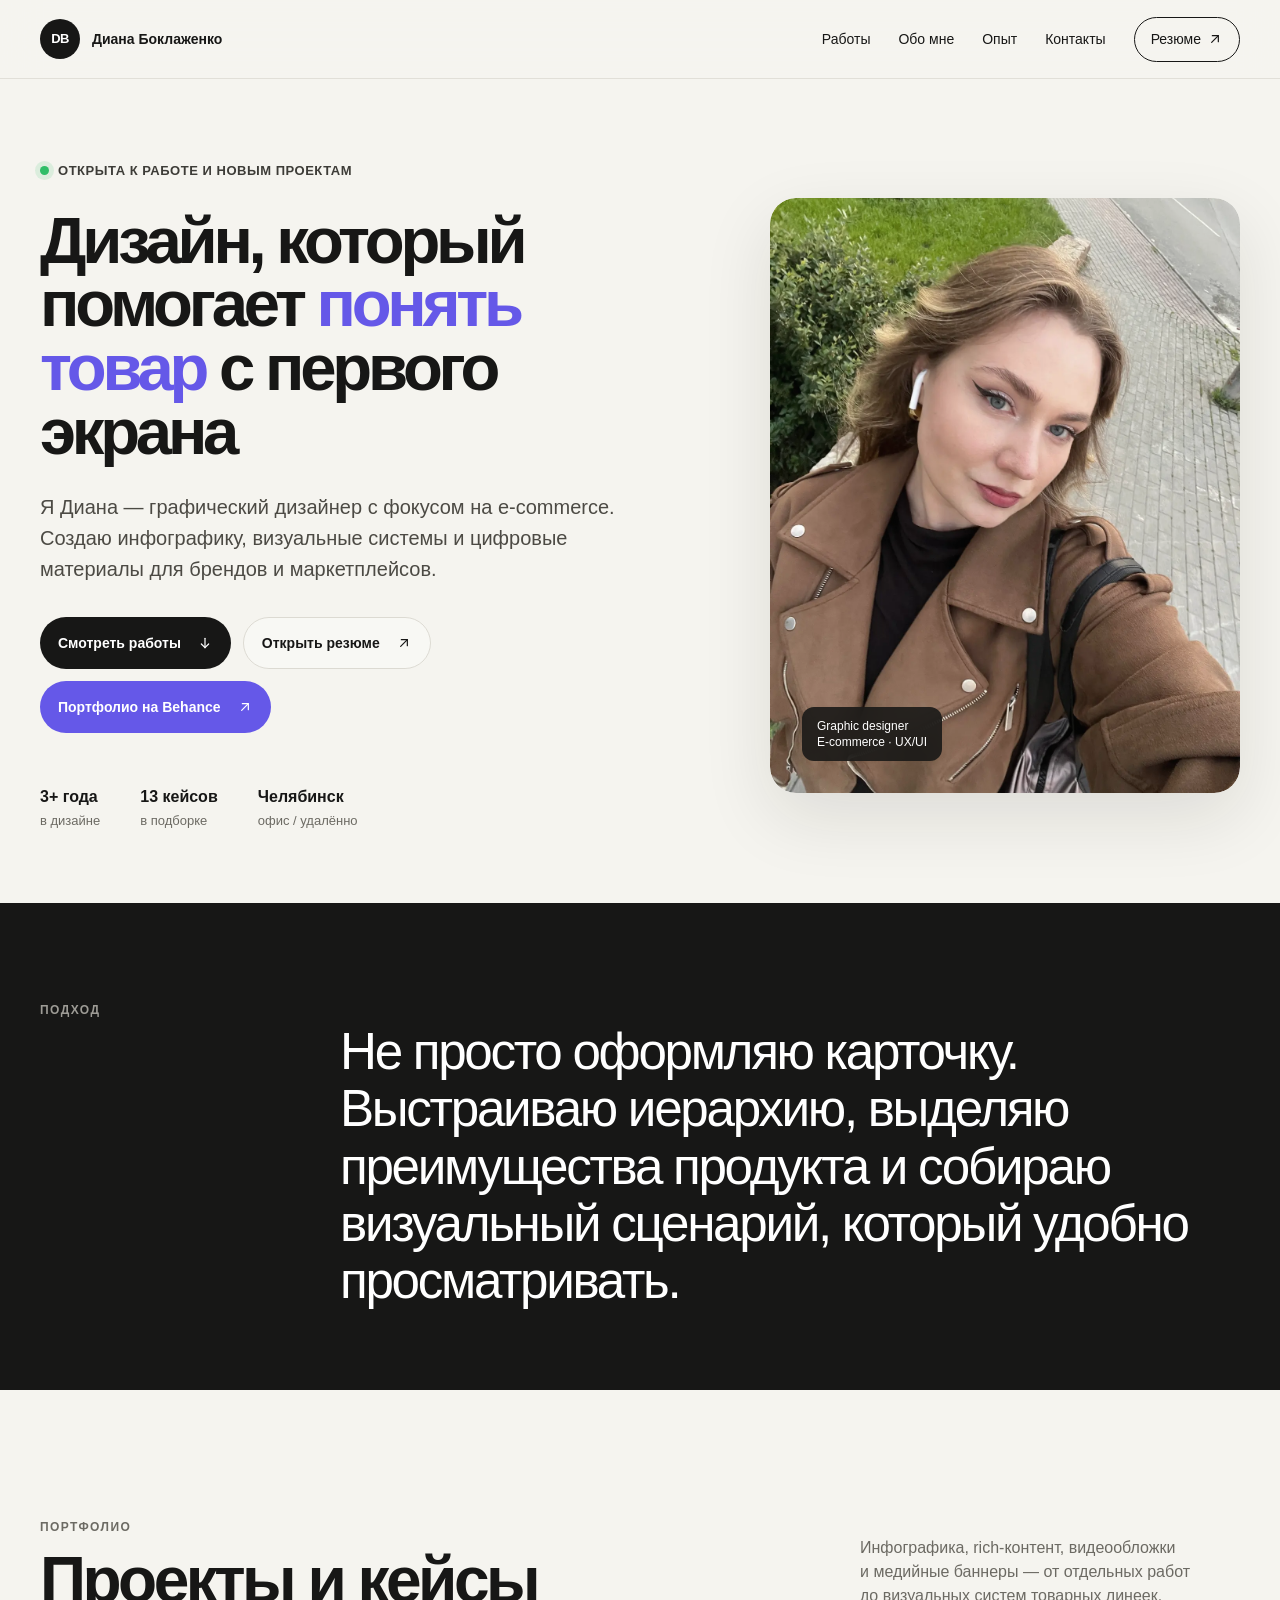
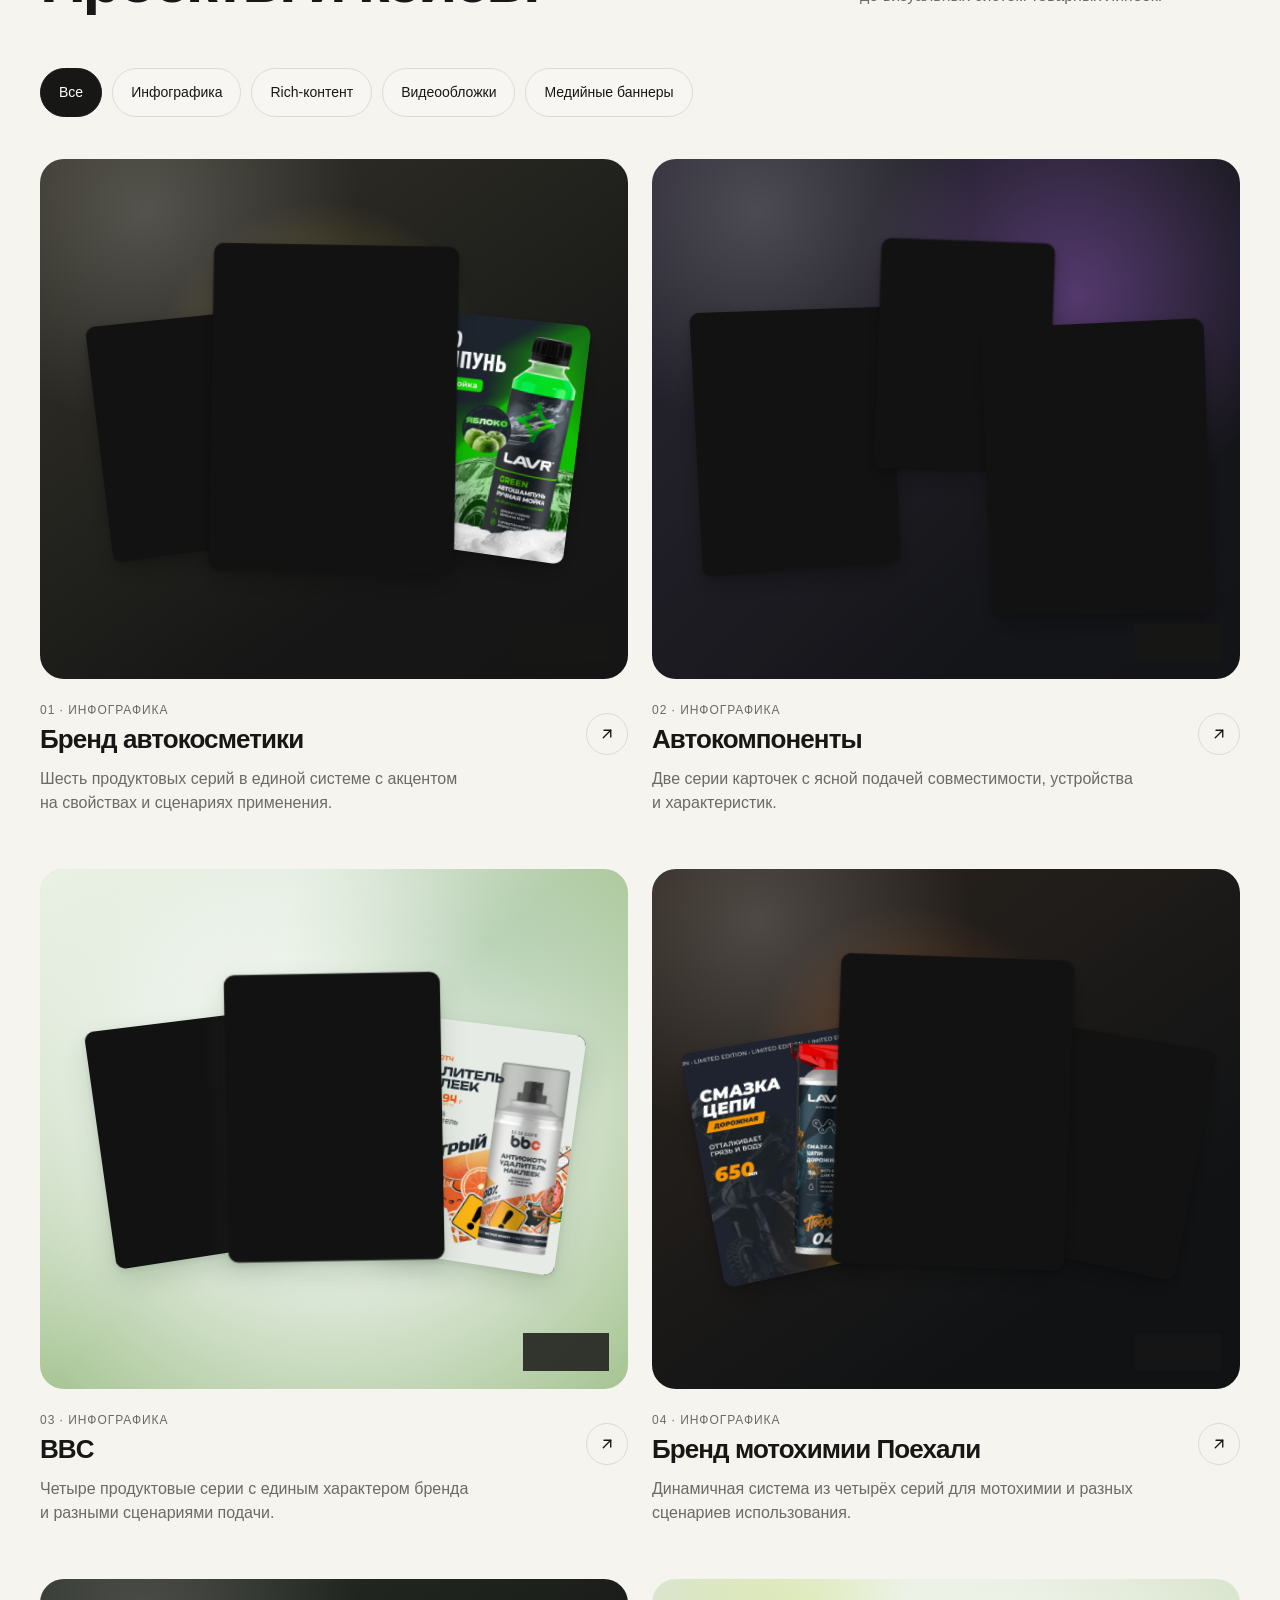
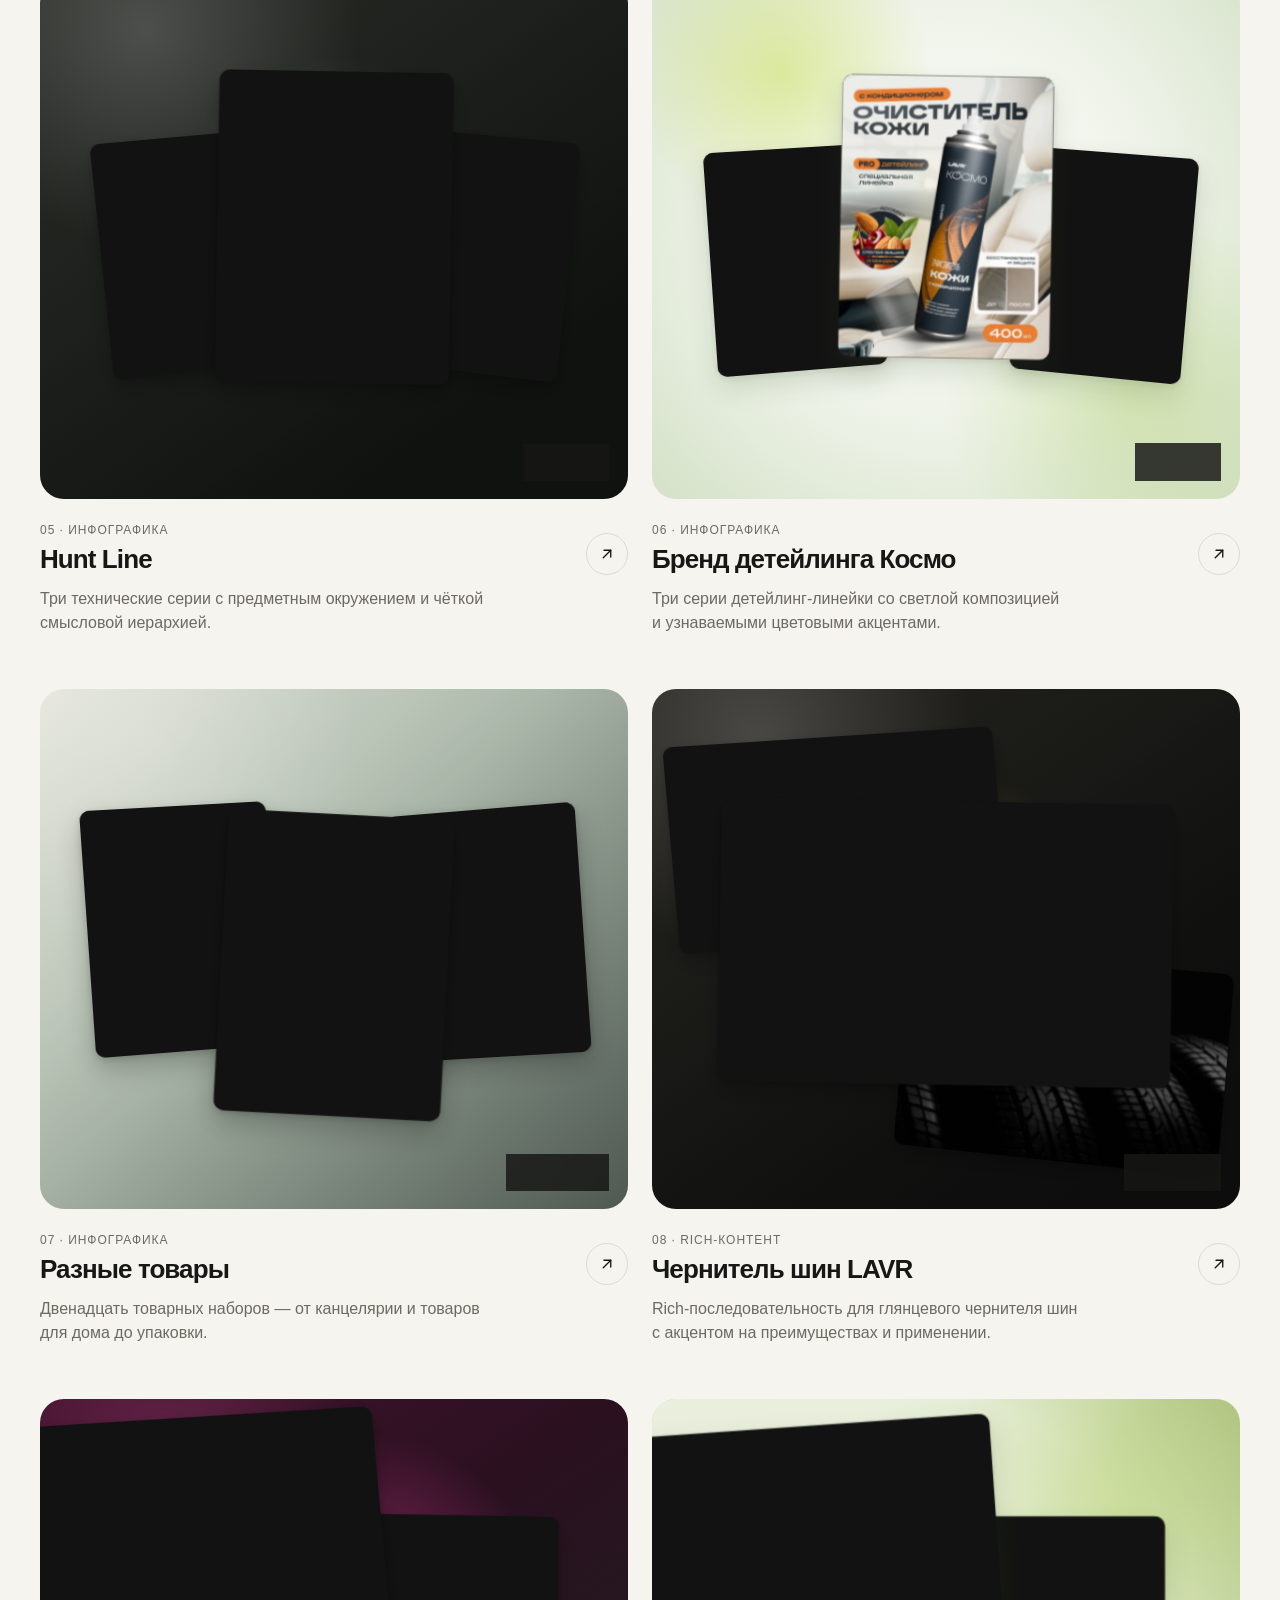
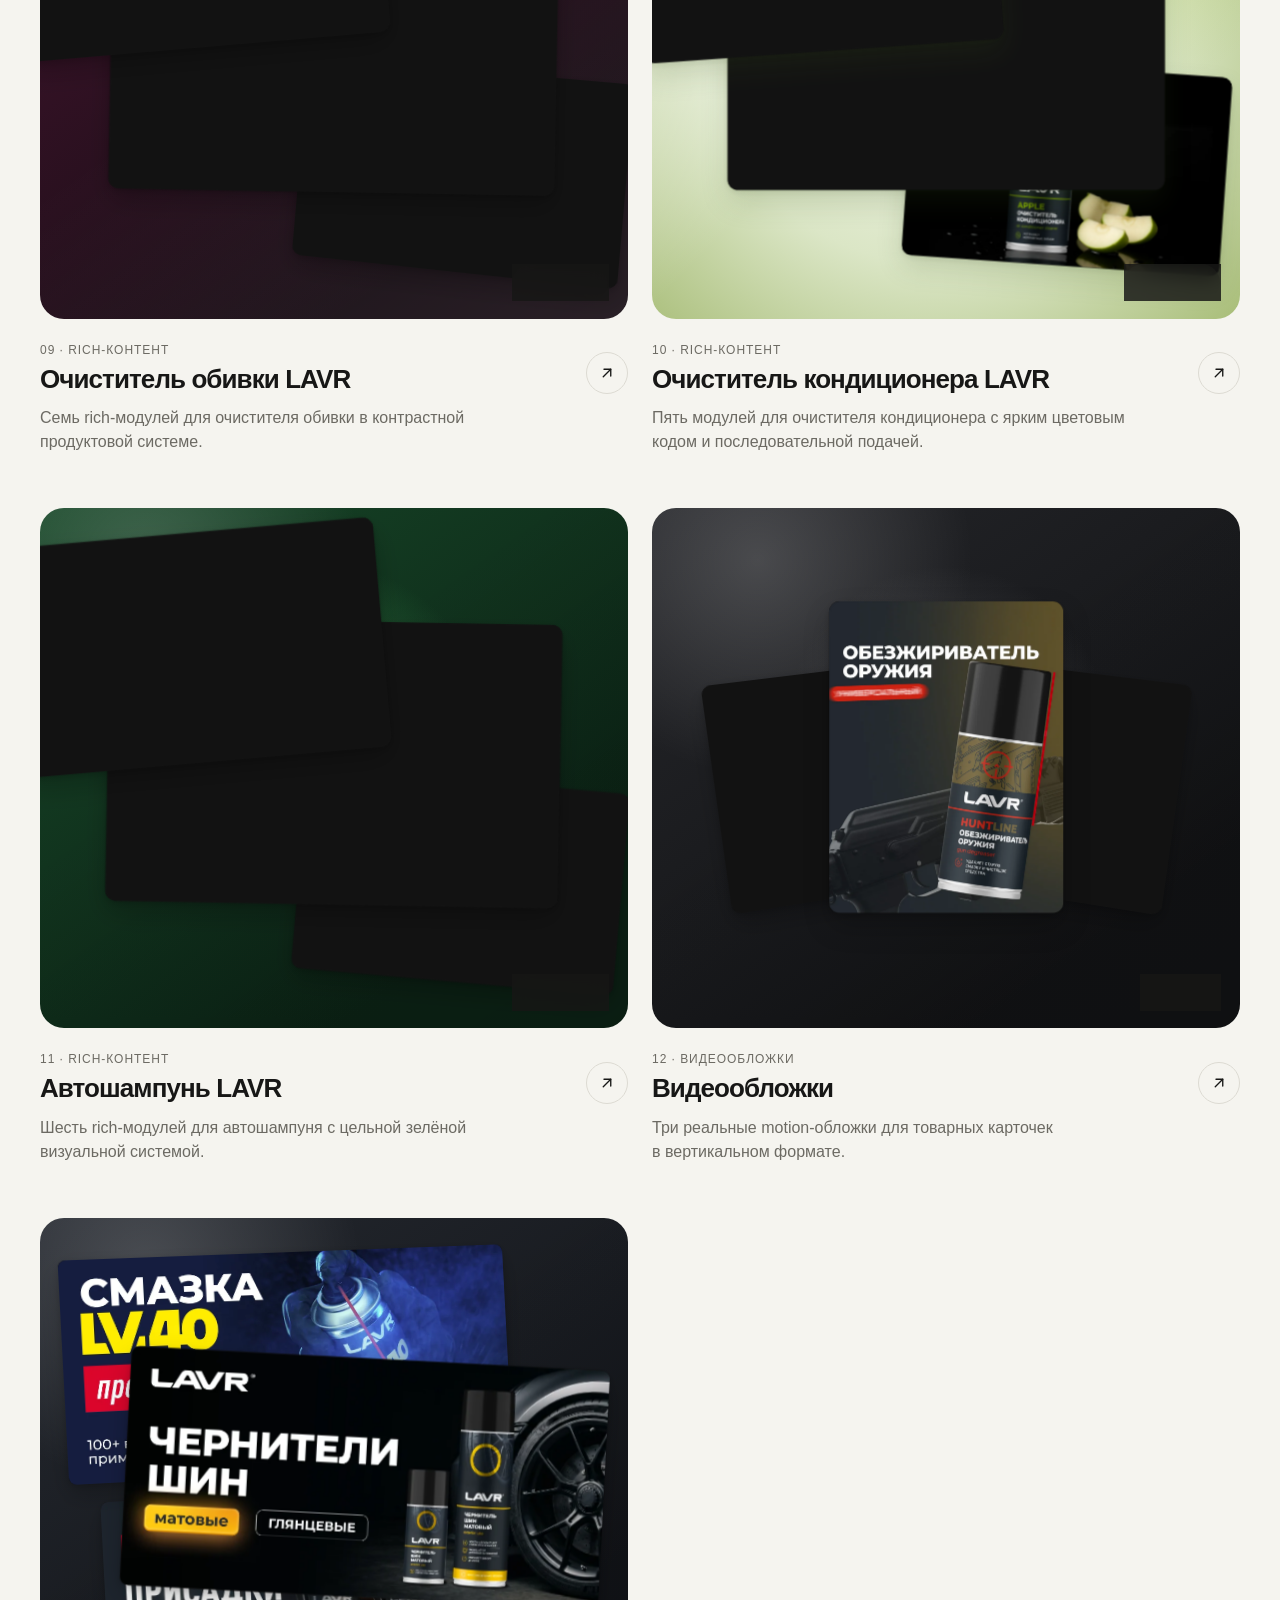
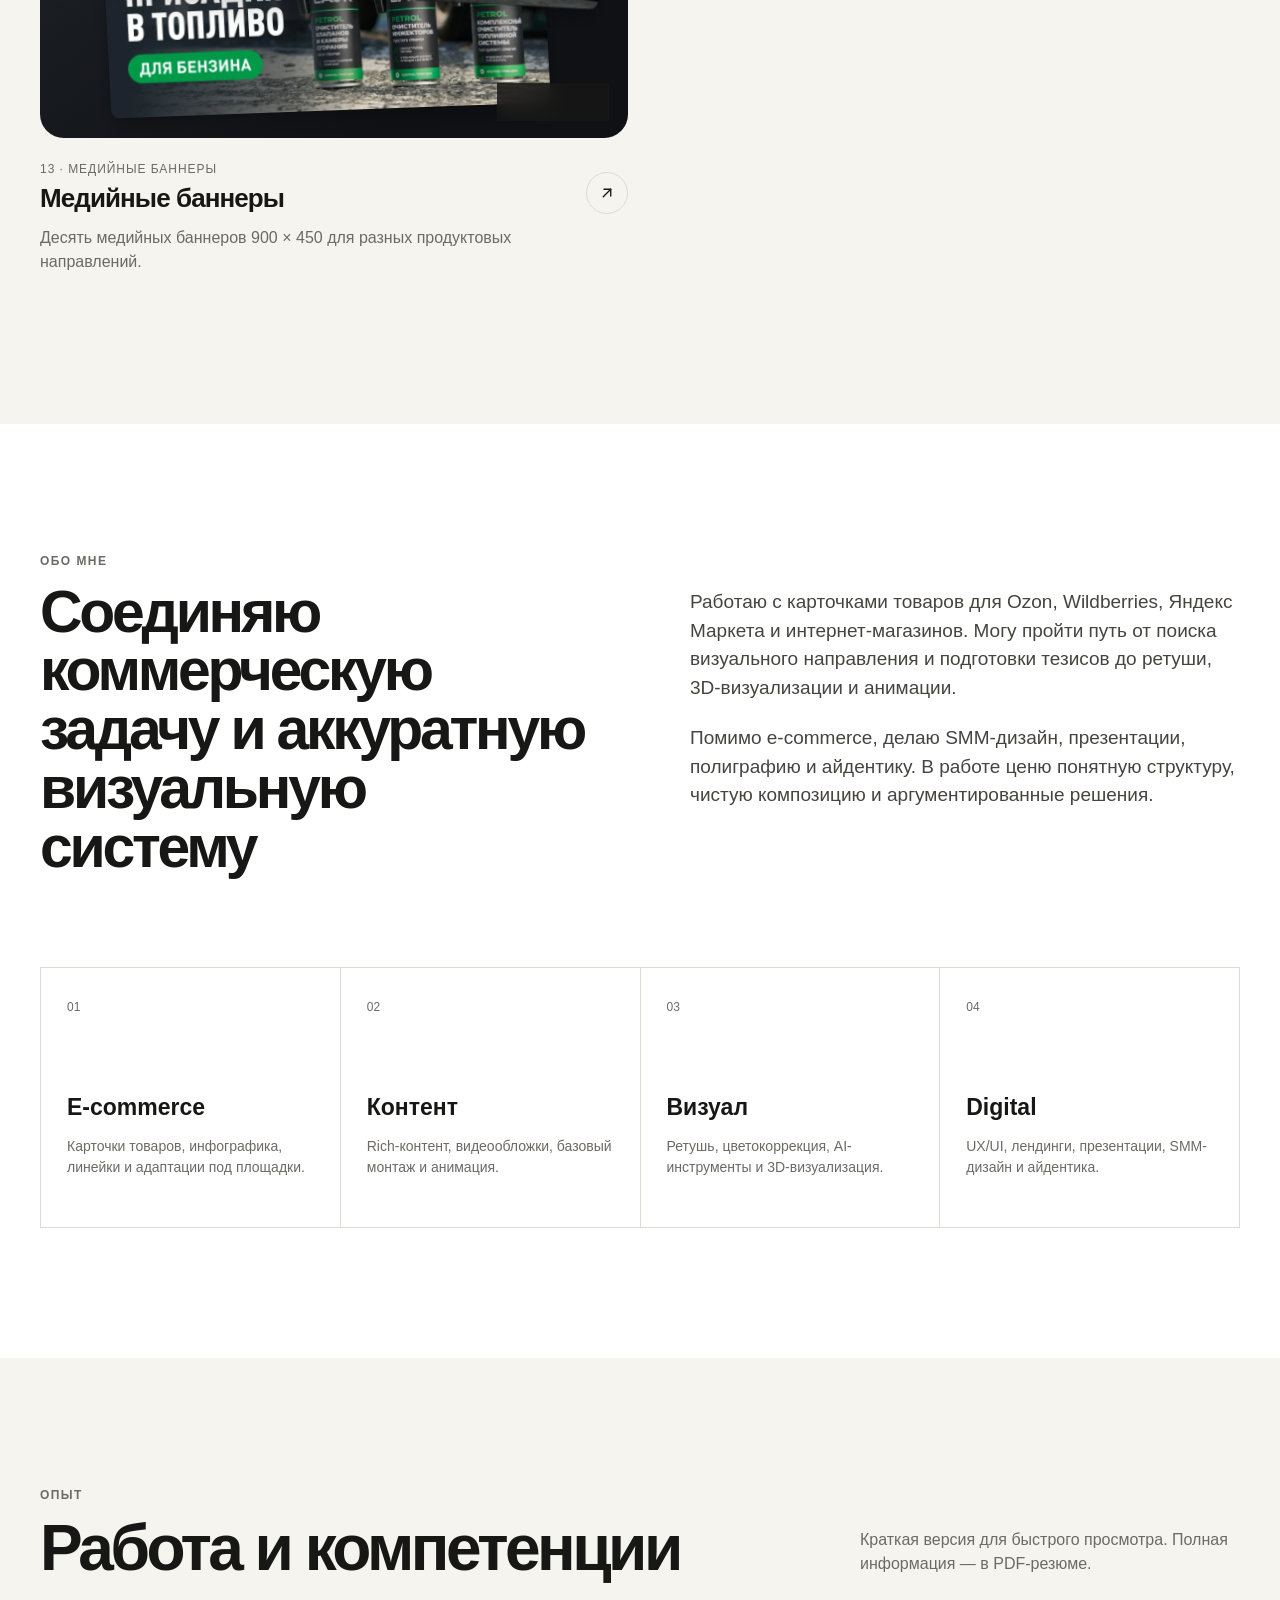
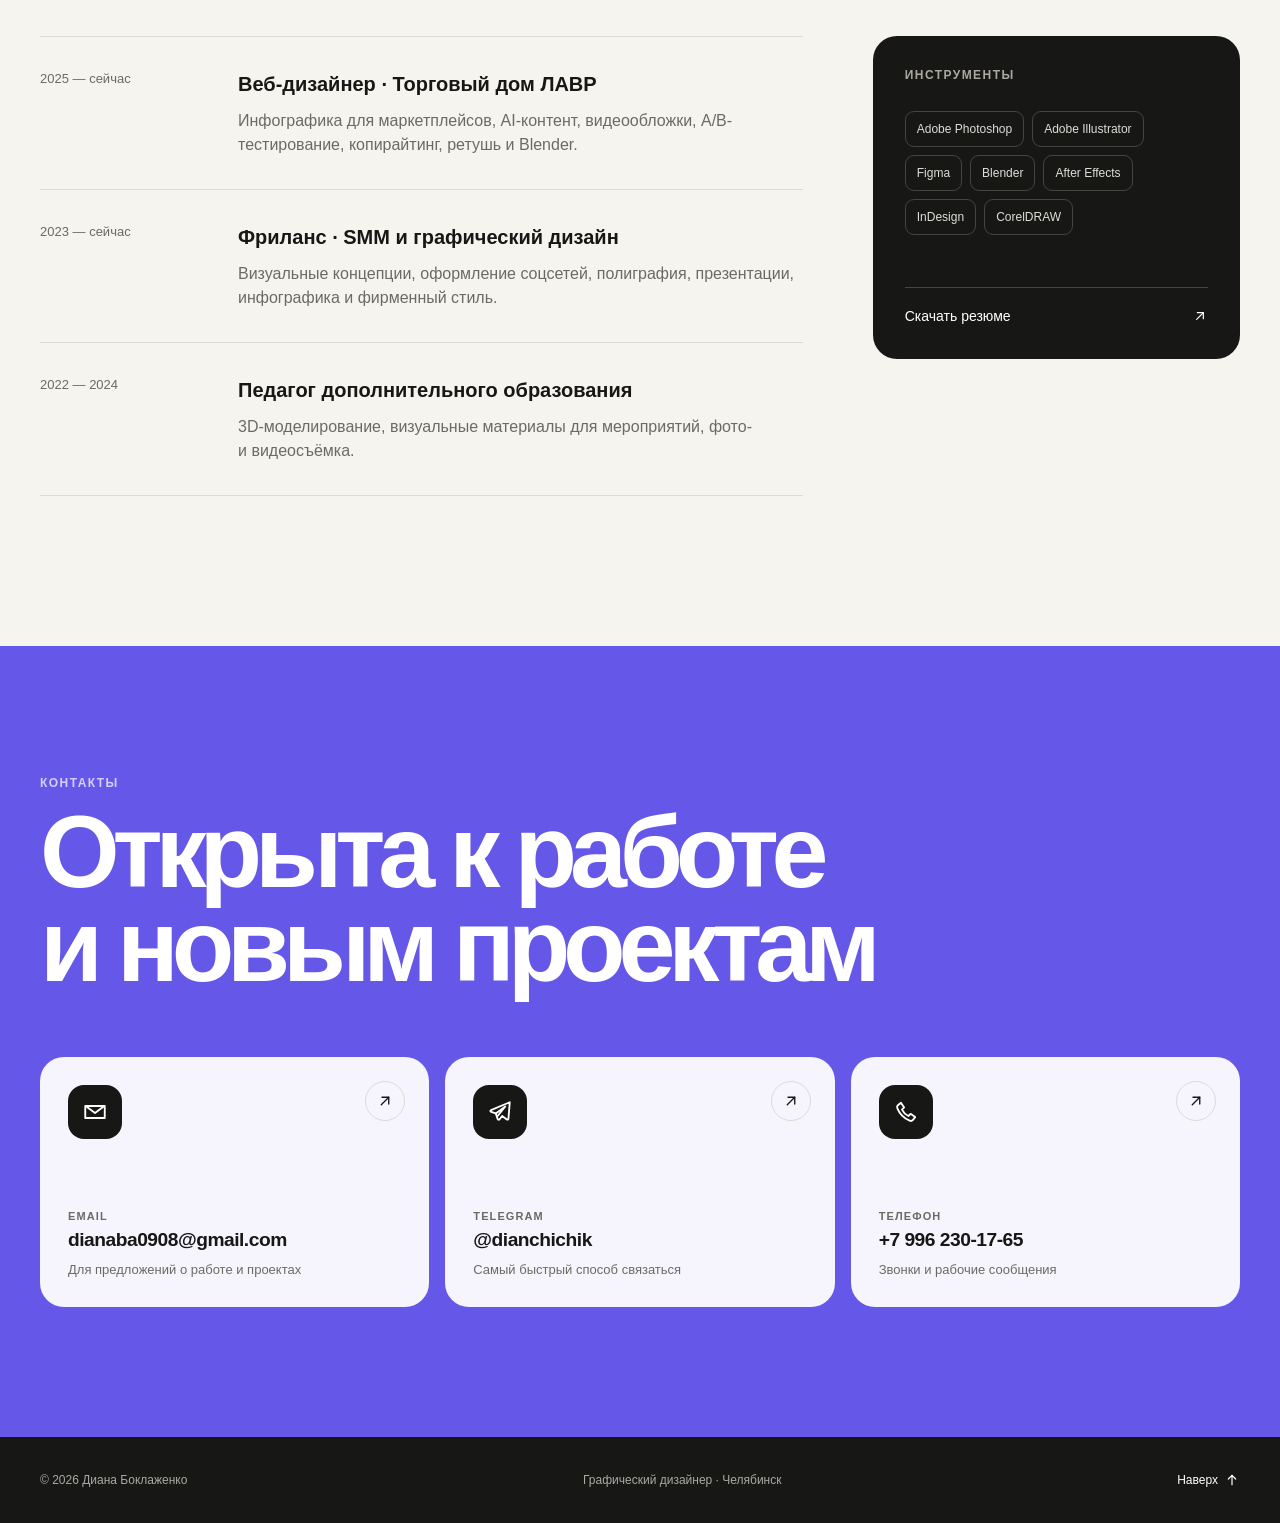
==== index.html @ 573a317a "Checkpoint: add modern portfolio animations" ====
<!doctype html>
<html lang="ru" class="no-js">
<head>
  <meta charset="utf-8">
  <meta name="viewport" content="width=device-width, initial-scale=1">
  <meta name="description" content="Портфолио Дианы Боклаженко — графического дизайнера в e-commerce, инфографике, rich-контенте и UX/UI.">
  <meta name="robots" content="index, follow, max-image-preview:large">
  <meta name="theme-color" content="#f5f4ef">
  <title>Диана Боклаженко — графический дизайнер</title>
  <link rel="canonical" href="https://diana-designer.ru/">
  <link rel="icon" href="favicon.svg" type="image/svg+xml">
  <link rel="manifest" href="site.webmanifest">
  <link rel="preload" href="assets/diana.webp" as="image" type="image/webp">
  <meta property="og:type" content="website">
  <meta property="og:locale" content="ru_RU">
  <meta property="og:title" content="Диана Боклаженко — графический дизайнер">
  <meta property="og:description" content="E-commerce, инфографика, визуальные системы и цифровые материалы для брендов и маркетплейсов.">
  <meta property="og:url" content="https://diana-designer.ru/">
  <meta property="og:image" content="https://diana-designer.ru/assets/diana.webp">
  <meta property="og:image:alt" content="Диана Боклаженко — графический дизайнер">
  <meta name="twitter:card" content="summary_large_image">
  <script>document.documentElement.classList.remove("no-js");document.documentElement.classList.add("js");</script>
  <script type="application/ld+json">
  {
    "@context": "https://schema.org",
    "@type": "Person",
    "name": "Диана Боклаженко",
    "jobTitle": "Графический дизайнер",
    "url": "https://diana-designer.ru/",
    "image": "https://diana-designer.ru/assets/diana.webp",
    "email": "mailto:dianaba0908@gmail.com",
    "telephone": "+79962301765",
    "address": {"@type": "PostalAddress", "addressLocality": "Челябинск", "addressCountry": "RU"},
    "sameAs": ["https://t.me/dianchichik", "https://www.behance.net/d4cc00b0"]
  }
  </script>
  <link rel="stylesheet" href="styles.css?v=20260814-9">
</head>
<body>
  <a class="skip-link" href="#content">Перейти к содержимому</a>

  <header class="site-header">
    <div class="shell header-inner">
      <a class="brand" href="#top" aria-label="На главную">
        <span class="brand-mark">DB</span>
        <span class="brand-name">Диана Боклаженко</span>
      </a>
      <button class="menu-toggle" type="button" aria-expanded="false" aria-controls="main-nav">Меню</button>
      <nav class="main-nav" id="main-nav" aria-label="Главная навигация">
        <a href="#works">Работы</a>
        <a href="#about">Обо мне</a>
        <a href="#experience">Опыт</a>
        <a href="#contacts">Контакты</a>
        <a class="nav-resume" href="assets/diana-boklazhenko-resume.pdf" target="_blank" rel="noopener">Резюме <svg class="ui-arrow" viewBox="0 0 24 24" aria-hidden="true" focusable="false"><path d="M7 17 17 7"/><path d="M8 7h9v9"/></svg></a>
      </nav>
    </div>
  </header>

  <main id="content">
    <section class="hero shell" id="top">
      <div class="hero-copy">
        <p class="eyebrow hero-intro" style="--hero-delay: 0ms"><span class="status-dot"></span> Открыта к работе и новым проектам</p>
        <h1 class="hero-intro" style="--hero-delay: 60ms">Дизайн, который помогает <span>понять товар</span> с первого экрана</h1>
        <p class="hero-lead hero-intro" style="--hero-delay: 120ms">Я Диана — графический дизайнер с фокусом на e-commerce. Создаю инфографику, визуальные системы и цифровые материалы для брендов и маркетплейсов.</p>
        <div class="hero-actions hero-intro" style="--hero-delay: 180ms">
          <a class="button button-primary" href="#works">Смотреть работы <svg class="ui-arrow" viewBox="0 0 24 24" aria-hidden="true" focusable="false"><path d="M12 5v14"/><path d="m6.5 13.5 5.5 5.5 5.5-5.5"/></svg></a>
          <a class="button button-ghost" href="assets/diana-boklazhenko-resume.pdf" target="_blank" rel="noopener">Открыть резюме <svg class="ui-arrow" viewBox="0 0 24 24" aria-hidden="true" focusable="false"><path d="M7 17 17 7"/><path d="M8 7h9v9"/></svg></a>
          <a class="button button-behance" href="https://www.behance.net/d4cc00b0" target="_blank" rel="noopener">Портфолио на Behance <svg class="ui-arrow" viewBox="0 0 24 24" aria-hidden="true" focusable="false"><path d="M7 17 17 7"/><path d="M8 7h9v9"/></svg></a>
        </div>
        <dl class="hero-facts hero-intro" style="--hero-delay: 240ms" aria-label="Краткая информация">
          <div><dt>3+ года</dt><dd>в дизайне</dd></div>
          <div><dt>13 кейсов</dt><dd>в подборке</dd></div>
          <div><dt>Челябинск</dt><dd>офис / удалённо</dd></div>
        </dl>
      </div>

      <div class="hero-visual">
        <div class="portrait-frame hero-portrait" style="--hero-delay: 300ms">
          <img src="assets/diana.webp" alt="Диана Боклаженко" width="1200" height="1600" fetchpriority="high" decoding="async">
          <span class="portrait-label hero-caption" style="--hero-delay: 360ms">Graphic designer<br>E-commerce · UX/UI</span>
        </div>
      </div>
    </section>

    <section class="statement">
      <div class="shell statement-grid">
        <p class="section-kicker reveal">Подход</p>
        <p class="statement-text reveal reveal-emphasis">Не просто оформляю карточку. Выстраиваю иерархию, выделяю преимущества продукта и собираю визуальный сценарий, который удобно просматривать.</p>
      </div>
    </section>

    <section class="works shell" id="works">
      <div class="section-head">
        <div class="reveal">
          <p class="section-kicker">Портфолио</p>
          <h2>Проекты и кейсы</h2>
        </div>
        <p class="reveal">Инфографика, rich-контент, видеообложки и медийные баннеры — от отдельных работ до визуальных систем товарных линеек.</p>
      </div>

      <div class="filter-panel reveal" aria-label="Фильтры портфолио">
        <div class="portfolio-filters" role="group" aria-label="Категории работ">
          <button class="filter-pill is-active" type="button" data-filter="all" aria-pressed="true">Все</button>
          <button class="filter-pill" type="button" data-filter="infographic" aria-pressed="false">Инфографика</button>
          <button class="filter-pill" type="button" data-filter="rich" aria-pressed="false">Rich-контент</button>
          <button class="filter-pill" type="button" data-filter="video" aria-pressed="false">Видеообложки</button>
          <button class="filter-pill" type="button" data-filter="banners" aria-pressed="false">Медийные баннеры</button>
        </div>
      </div>

      <div class="work-grid" id="work-grid"></div>

    </section>

    <section class="about" id="about">
      <div class="shell about-grid">
        <div class="about-title reveal">
          <p class="section-kicker">Обо мне</p>
          <h2>Соединяю коммерческую задачу и аккуратную визуальную систему</h2>
        </div>
        <div class="about-copy reveal">
          <p>Работаю с карточками товаров для Ozon, Wildberries, Яндекс Маркета и интернет-магазинов. Могу пройти путь от поиска визуального направления и подготовки тезисов до ретуши, 3D-визуализации и анимации.</p>
          <p>Помимо e-commerce, делаю SMM-дизайн, презентации, полиграфию и айдентику. В работе ценю понятную структуру, чистую композицию и аргументированные решения.</p>
        </div>
      </div>

      <div class="shell capability-grid">
        <article class="reveal"><span>01</span><h3>E-commerce</h3><p>Карточки товаров, инфографика, линейки и адаптации под площадки.</p></article>
        <article class="reveal"><span>02</span><h3>Контент</h3><p>Rich-контент, видеообложки, базовый монтаж и анимация.</p></article>
        <article class="reveal"><span>03</span><h3>Визуал</h3><p>Ретушь, цветокоррекция, AI-инструменты и 3D-визуализация.</p></article>
        <article class="reveal"><span>04</span><h3>Digital</h3><p>UX/UI, лендинги, презентации, SMM-дизайн и айдентика.</p></article>
      </div>
    </section>

    <section class="experience shell" id="experience">
      <div class="section-head">
        <div class="reveal"><p class="section-kicker">Опыт</p><h2>Работа и компетенции</h2></div>
        <p class="reveal">Краткая версия для быстрого просмотра. Полная информация — в PDF-резюме.</p>
      </div>

      <div class="experience-layout">
        <div class="timeline">
          <article class="reveal">
            <div class="time">2025 — сейчас</div>
            <div><h3>Веб-дизайнер · Торговый дом ЛАВР</h3><p>Инфографика для маркетплейсов, AI-контент, видеообложки, A/B-тестирование, копирайтинг, ретушь и Blender.</p></div>
          </article>
          <article class="reveal">
            <div class="time">2023 — сейчас</div>
            <div><h3>Фриланс · SMM и графический дизайн</h3><p>Визуальные концепции, оформление соцсетей, полиграфия, презентации, инфографика и фирменный стиль.</p></div>
          </article>
          <article class="reveal">
            <div class="time">2022 — 2024</div>
            <div><h3>Педагог дополнительного образования</h3><p>3D-моделирование, визуальные материалы для мероприятий, фото- и видеосъёмка.</p></div>
          </article>
        </div>

        <aside class="tools-card reveal">
          <p class="section-kicker">Инструменты</p>
          <div class="tool-list">
            <span>Adobe Photoshop</span><span>Adobe Illustrator</span><span>Figma</span><span>Blender</span><span>After Effects</span><span>InDesign</span><span>CorelDRAW</span>
          </div>
          <a href="assets/diana-boklazhenko-resume.pdf" target="_blank" rel="noopener">Скачать резюме <svg class="ui-arrow" viewBox="0 0 24 24" aria-hidden="true" focusable="false"><path d="M7 17 17 7"/><path d="M8 7h9v9"/></svg></a>
        </aside>
      </div>
    </section>

    <section class="contact" id="contacts">
      <div class="shell contact-inner">
        <p class="section-kicker reveal">Контакты</p>
        <h2 class="reveal">Открыта к работе<br>и новым проектам</h2>
        <div class="contact-cards">
          <a class="contact-card reveal" href="mailto:dianaba0908@gmail.com">
            <span class="contact-icon" aria-hidden="true">
              <svg viewBox="0 0 24 24"><path d="M3 6.5h18v11H3z"/><path d="m4 7 8 6 8-6"/></svg>
            </span>
            <span class="contact-copy"><small>Email</small><strong>dianaba0908@gmail.com</strong><span>Для предложений о работе и проектах</span></span>
            <span class="card-arrow" aria-hidden="true"><svg class="ui-arrow" viewBox="0 0 24 24" aria-hidden="true" focusable="false"><path d="M7 17 17 7"/><path d="M8 7h9v9"/></svg></span>
          </a>
          <a class="contact-card reveal" href="https://t.me/dianchichik" target="_blank" rel="noopener">
            <span class="contact-icon" aria-hidden="true">
              <svg viewBox="0 0 24 24"><path d="M21 3 3.7 10.2c-.8.3-.8 1.4.1 1.7l4.3 1.4 1.7 5.1c.3.8 1.3 1 1.8.3l2.4-3 4.3 3.2c.6.4 1.4.1 1.5-.7z"/><path d="m8.1 13.3 8.8-6.4-7.1 8.8"/></svg>
            </span>
            <span class="contact-copy"><small>Telegram</small><strong>@dianchichik</strong><span>Самый быстрый способ связаться</span></span>
            <span class="card-arrow" aria-hidden="true"><svg class="ui-arrow" viewBox="0 0 24 24" aria-hidden="true" focusable="false"><path d="M7 17 17 7"/><path d="M8 7h9v9"/></svg></span>
          </a>
          <a class="contact-card reveal" href="tel:+79962301765">
            <span class="contact-icon" aria-hidden="true">
              <svg viewBox="0 0 24 24"><path d="M7.3 3.5 4.5 5.8c-.8.7-.9 1.8-.5 2.8 2.2 5.2 6.2 9.2 11.4 11.4 1 .4 2.1.3 2.8-.5l2.3-2.8-4.3-3-2 2c-2.5-1.2-4.7-3.4-5.9-5.9l2-2z"/></svg>
            </span>
            <span class="contact-copy"><small>Телефон</small><strong>+7 996 230-17-65</strong><span>Звонки и рабочие сообщения</span></span>
            <span class="card-arrow" aria-hidden="true"><svg class="ui-arrow" viewBox="0 0 24 24" aria-hidden="true" focusable="false"><path d="M7 17 17 7"/><path d="M8 7h9v9"/></svg></span>
          </a>
        </div>
      </div>
    </section>
  </main>

  <footer class="site-footer">
    <div class="shell">
      <span>© <span id="year"></span> Диана Боклаженко</span>
      <span>Графический дизайнер · Челябинск</span>
      <a href="#top">Наверх <svg class="ui-arrow" viewBox="0 0 24 24" aria-hidden="true" focusable="false"><path d="M12 19V5"/><path d="m6.5 10.5 5.5-5.5 5.5 5.5"/></svg></a>
    </div>
  </footer>

  <dialog class="case-dialog" id="case-dialog" aria-labelledby="dialog-title">
    <div class="dialog-shell">
      <div class="dialog-topbar">
        <span class="dialog-kicker" id="dialog-kicker"></span>
        <button class="dialog-close" type="button" aria-label="Закрыть кейс">Закрыть ×</button>
      </div>
      <div class="dialog-content" id="dialog-content"></div>
    </div>
  </dialog>

  <script src="script.js?v=20260814-9"></script>
</body>
</html>
---- styles.css ----
:root {
  --paper: #f5f4ef;
  --surface: #fff;
  --ink: #171716;
  --muted: #6c6a63;
  --line: #dcdad2;
  --accent: #6558e8;
  --accent-soft: #e9e6ff;
  --radius: 24px;
  --shadow: 0 24px 70px rgba(29, 27, 20, .11);
}

* { box-sizing: border-box; }
html { scroll-behavior: smooth; overflow-x: clip; }
body {
  margin: 0;
  color: var(--ink);
  background: var(--paper);
  font-family: Inter, Arial, Helvetica, sans-serif;
  font-size: 16px;
  line-height: 1.5;
  -webkit-font-smoothing: antialiased;
}
body.dialog-open { overflow: hidden; }
button, a { font: inherit; }
a { color: inherit; text-decoration: none; }
button { color: inherit; }
img, video { display: block; max-width: 100%; }
.ui-arrow { display: block; flex: 0 0 auto; width: 16px; height: 16px; fill: none; stroke: currentColor; stroke-width: 1.8; stroke-linecap: round; stroke-linejoin: round; transition: transform .22s cubic-bezier(.2,.8,.2,1); }
button:focus-visible, a:focus-visible { outline: 3px solid var(--accent); outline-offset: 4px; }
.shell { width: min(1200px, calc(100% - 64px)); margin: 0 auto; }
.skip-link { position: fixed; z-index: 100; left: 16px; top: -80px; padding: 12px 16px; background: var(--ink); color: #fff; border-radius: 10px; }
.skip-link:focus { top: 16px; }

.site-header { position: sticky; z-index: 30; top: 0; background: rgba(245, 244, 239, .88); backdrop-filter: blur(18px); border-bottom: 1px solid rgba(220, 218, 210, .8); }
.header-inner { min-height: 78px; display: flex; align-items: center; justify-content: space-between; gap: 32px; }
.brand { display: inline-flex; align-items: center; gap: 12px; font-weight: 750; }
.brand-mark { display: grid; place-items: center; width: 40px; aspect-ratio: 1; color: #fff; background: var(--ink); border-radius: 50%; font-size: 13px; letter-spacing: -.04em; }
.brand-name { font-size: 14px; }
.main-nav { display: flex; align-items: center; gap: 28px; font-size: 14px; }
.main-nav a { position: relative; }
.main-nav a:not(.nav-resume)::after { content: ""; position: absolute; left: 0; right: 100%; bottom: -5px; height: 1px; background: currentColor; transition: right .25s ease; }
.main-nav a:hover::after { right: 0; }
.nav-resume { display: inline-flex; align-items: center; justify-content: center; gap: 6px; padding: 11px 16px; border: 1px solid var(--ink); border-radius: 100px; transition: background .2s, color .2s; }
.nav-resume:hover { background: var(--ink); color: #fff; }
.menu-toggle { display: none; border: 0; background: transparent; padding: 10px 0; cursor: pointer; }

.hero { min-height: 760px; padding: 82px 0 72px; display: grid; grid-template-columns: 1.12fr .88fr; align-items: center; gap: 84px; }
.eyebrow { display: flex; align-items: center; gap: 9px; margin: 0 0 28px; color: #3d3c37; font-size: 13px; font-weight: 700; letter-spacing: .04em; text-transform: uppercase; }
.status-dot { width: 9px; height: 9px; border-radius: 50%; background: #2fbd67; box-shadow: 0 0 0 5px rgba(47, 189, 103, .13); animation: status-pulse 3.4s ease-in-out infinite; }
h1, h2, h3, p { margin-top: 0; }
h1 { max-width: 760px; margin-bottom: 28px; font-size: clamp(52px, 5.1vw, 76px); line-height: .98; letter-spacing: -.065em; font-weight: 750; }
h1 span { color: var(--accent); }
.hero-lead { max-width: 655px; margin-bottom: 32px; color: #4c4a44; font-size: 20px; line-height: 1.55; }
.hero-actions { display: flex; flex-wrap: wrap; gap: 12px; }
.hero-actions .button { gap: 16px; padding-inline: 18px; }
.button { display: inline-flex; align-items: center; justify-content: center; gap: 24px; min-height: 52px; padding: 0 22px; border-radius: 100px; font-size: 14px; font-weight: 700; transition: transform .2s, background .2s, color .2s; }
.button:hover { transform: translateY(-2px); }
.button-primary { color: #fff; background: var(--ink); }
.button-primary:hover { background: var(--accent); }
.button-ghost { border: 1px solid var(--line); background: rgba(255, 255, 255, .35); }
.button-ghost:hover { border-color: var(--ink); }
.button-behance { color: #fff; background: var(--accent); }
.button-behance:hover { background: #5144d2; }
.button:hover .ui-arrow, .nav-resume:hover .ui-arrow, .tools-card a:hover .ui-arrow, .site-footer a:hover .ui-arrow { transform: translate(2px, -2px); }
.hero-actions .button-primary:hover .ui-arrow { transform: translateY(3px); }
.hero-facts { display: flex; gap: 40px; margin: 52px 0 0; }
.hero-facts div { display: flex; flex-direction: column; }
.hero-facts dt { font-weight: 750; font-size: 16px; }
.hero-facts dd { margin: 2px 0 0; color: var(--muted); font-size: 13px; }
.hero-visual { position: relative; justify-self: end; width: min(100%, 470px); }
.portrait-frame { position: relative; overflow: hidden; aspect-ratio: .79; border-radius: 26px; box-shadow: var(--shadow); }
.portrait-frame img { width: 100%; height: 100%; object-fit: cover; object-position: 50% 32%; border-radius: inherit; filter: saturate(.88) contrast(.98); }
.portrait-label { position: absolute; left: 32px; bottom: 32px; padding: 11px 15px; color: #fff; background: rgba(23, 23, 22, .88); border-radius: 12px; font-size: 12px; line-height: 1.35; backdrop-filter: blur(12px); }

.js .hero-intro, .js .hero-caption { opacity: 0; animation: hero-reveal 540ms cubic-bezier(.22,.75,.22,1) var(--hero-delay, 0ms) forwards; }
.js .hero-portrait { opacity: 0; animation: portrait-reveal 540ms cubic-bezier(.22,.75,.22,1) var(--hero-delay, 0ms) forwards; }

@keyframes hero-reveal {
  from { opacity: 0; transform: translateY(16px); }
  to { opacity: 1; transform: translateY(0); }
}
@keyframes portrait-reveal {
  from { opacity: 0; transform: translateY(18px) scale(1.04); }
  to { opacity: 1; transform: translateY(0) scale(1); }
}
@keyframes status-pulse {
  0%, 100% { transform: scale(1); box-shadow: 0 0 0 5px rgba(47, 189, 103, .12); }
  50% { transform: scale(1.06); box-shadow: 0 0 0 6px rgba(47, 189, 103, .16); }
}

.statement { padding: 100px 0; color: #fff; background: var(--ink); }
.statement-grid { display: grid; grid-template-columns: 220px 1fr; gap: 80px; }
.section-kicker { margin-bottom: 14px; color: var(--muted); font-size: 12px; line-height: 1.2; font-weight: 750; letter-spacing: .12em; text-transform: uppercase; }
.statement .section-kicker { color: #9e9c96; }
.statement-text { max-width: 900px; margin: 0; font-size: clamp(32px, 4vw, 54px); line-height: 1.12; letter-spacing: -.045em; }

.works { padding: 130px 0 150px; }
.section-head { display: flex; justify-content: space-between; align-items: end; gap: 60px; margin-bottom: 56px; }
.section-head h2, .about h2, .experience h2 { margin: 0; font-size: clamp(42px, 5vw, 66px); line-height: 1; letter-spacing: -.055em; }
.section-head > p { max-width: 380px; margin: 0 0 4px; color: var(--muted); }
.filter-panel { margin-bottom: 42px; }
.portfolio-filters { display: flex; flex-wrap: wrap; gap: 10px; }
.filter-pill { flex: 0 0 auto; appearance: none; padding: 13px 18px; border: 1px solid var(--line); border-radius: 100px; background: rgba(255,255,255,.2); cursor: pointer; font-size: 14px; white-space: nowrap; transition: background .2s, color .2s, border .2s, transform .2s; }
.filter-pill:hover { transform: translateY(-2px); border-color: var(--ink); }
.filter-pill.is-active { color: #fff; background: var(--ink); border-color: var(--ink); }
.work-grid { position: relative; display: grid; grid-template-columns: repeat(2, 1fr); gap: 54px 24px; }
.work-card[hidden] { display: none; }
.work-open { width: 100%; padding: 0; text-align: left; border: 0; background: transparent; cursor: pointer; }
.work-collage { position: relative; overflow: hidden; height: 520px; border-radius: var(--radius); background: var(--case-bg); isolation: isolate; perspective: 1100px; transition: transform .35s cubic-bezier(.2,.8,.2,1), box-shadow .35s ease; }
.work-collage::before { content: ""; position: absolute; inset: 0; z-index: 0; background: radial-gradient(circle at 18% 10%, rgba(255,255,255,.18), transparent 32%), linear-gradient(145deg, transparent 34%, rgba(0,0,0,.13)); pointer-events: none; }
.work-collage::after { content: none; }
.work-open:hover .work-collage { transform: translateY(-5px); box-shadow: 0 24px 54px rgba(24,22,17,.14); }
.cover-stage { --tilt-x: 0deg; --tilt-y: 0deg; position: absolute; z-index: 2; inset: 0; perspective: 980px; transform: rotateX(var(--tilt-x)) rotateY(var(--tilt-y)); transform-style: preserve-3d; transform-origin: center; transition: transform .34s cubic-bezier(.2,.8,.2,1); }
.cover-panel { --left: 50%; --top: 50%; --panel-width: 34%; --x: 0px; --y: 0px; --z: 0px; --pointer-x: 0px; --pointer-y: 0px; --rotation: 0deg; --turn: 0deg; --lift: -5px; position: absolute; left: var(--left); top: var(--top); width: var(--panel-width); overflow: hidden; aspect-ratio: 3 / 4; border: 0; border-radius: 10px; background: #121212; box-shadow: 0 12px 26px rgba(0,0,0,.22), 0 2px 7px rgba(0,0,0,.16); transform: translate(-50%,-50%) translate3d(calc(var(--x) + var(--pointer-x)),calc(var(--y) + var(--pointer-y)),var(--z)) rotate(var(--rotation)) rotateY(var(--turn)); transform-style: preserve-3d; backface-visibility: hidden; transition: transform .42s cubic-bezier(.2,.8,.2,1), box-shadow .42s ease; }
.cover-panel img { width: 100%; height: 100%; object-fit: contain; background: inherit; }
.work-open:hover .cover-panel { transform: translate(-50%,-50%) translate3d(calc(var(--x) + var(--pointer-x)),calc(var(--y) + var(--lift) + var(--pointer-y)),calc(var(--z) + 10px)) rotate(var(--rotation)) rotateY(var(--turn)) scale(1.008); box-shadow: 0 16px 32px rgba(0,0,0,.25), 0 3px 8px rgba(0,0,0,.17); }
@media (hover: hover) and (pointer: fine) {
  .work-collage.is-tilting .cover-stage, .work-collage.is-tilting .cover-panel { transition-duration: 80ms; }
}
.preview-count { position: absolute; z-index: 6; right: 20px; bottom: 18px; padding: 9px 12px; color: #fff; background: rgba(23,23,22,.84); border: 1px solid rgba(255,255,255,.18); border-radius: 100px; font-size: 11px; font-weight: 750; letter-spacing: .06em; text-transform: uppercase; backdrop-filter: blur(10px); }

.cover-auto-cosmetics { background: radial-gradient(circle at 48% 40%, #6f642d 0, transparent 38%), linear-gradient(145deg, #343229 0, #171817 72%); }
.cover-auto-cosmetics .cover-panel-1 { --left: 24%; --top: 53%; --panel-width: 31%; --x: 3px; --z: -20px; --rotation: -7deg; --turn: 5deg; }
.cover-auto-cosmetics .cover-panel-2 { --left: 50%; --top: 48%; --panel-width: 39%; --z: 34px; --rotation: 1deg; --lift: -8px; }
.cover-auto-cosmetics .cover-panel-3 { --left: 77%; --top: 53%; --panel-width: 31%; --x: -3px; --z: -14px; --rotation: 7deg; --turn: -5deg; }

.cover-auto-components { background: radial-gradient(circle at 72% 26%, #563a71 0, transparent 38%), linear-gradient(135deg, #282531 0, #16171b 74%); }
.cover-auto-components .cover-panel-1 { --left: 24%; --top: 54%; --panel-width: 34%; --z: -14px; --rotation: -3deg; --turn: 5deg; }
.cover-auto-components .cover-panel-2 { --left: 53%; --top: 38%; --panel-width: 29%; --z: 8px; --rotation: 2deg; }
.cover-auto-components .cover-panel-3 { --left: 74%; --top: 59%; --panel-width: 35%; --z: 30px; --rotation: -2deg; --turn: -4deg; --lift: -8px; }

.cover-bbc { background: radial-gradient(circle at 50% 42%, #f7fbf3 0, #dde8d9 48%, #a6c492 100%); }
.cover-bbc::before { background: linear-gradient(135deg, rgba(255,255,255,.72), transparent 48%), radial-gradient(circle at 76% 14%, rgba(68,137,70,.22), transparent 32%); }
.cover-bbc .cover-panel { box-shadow: 0 12px 26px rgba(42,77,44,.18), 0 2px 7px rgba(37,64,40,.1); }
.cover-bbc .cover-panel-1 { --left: 25%; --top: 52%; --panel-width: 31%; --z: -14px; --rotation: -8deg; --turn: 4deg; }
.cover-bbc .cover-panel-2 { --left: 50%; --top: 48%; --panel-width: 35%; --z: 24px; --rotation: -1deg; --lift: -8px; }
.cover-bbc .cover-panel-3 { --left: 75%; --top: 53%; --panel-width: 31%; --z: -8px; --rotation: 8deg; --turn: -4deg; }

.cover-poekhali { background: radial-gradient(circle at 44% 38%, #6b3d1d 0, transparent 35%), linear-gradient(145deg, #2c241d 0, #121416 76%); }
.cover-poekhali .cover-panel-1 { --left: 23%; --top: 55%; --panel-width: 31%; --z: -20px; --rotation: -11deg; --turn: 6deg; }
.cover-poekhali .cover-panel-2 { --left: 51%; --top: 47%; --panel-width: 37%; --z: 34px; --rotation: 2deg; --lift: -9px; }
.cover-poekhali .cover-panel-3 { --left: 78%; --top: 54%; --panel-width: 30%; --z: -12px; --rotation: 11deg; --turn: -6deg; }

.cover-hunt { background: radial-gradient(circle at 50% 45%, #4f5141 0, transparent 38%), linear-gradient(145deg, #292d27 0, #111411 78%); }
.cover-hunt .cover-panel-1 { --left: 25%; --top: 53%; --panel-width: 31%; --z: -18px; --rotation: -6deg; --turn: 4deg; }
.cover-hunt .cover-panel-2 { --left: 50%; --top: 48%; --panel-width: 37%; --z: 36px; --rotation: 1deg; --lift: -9px; }
.cover-hunt .cover-panel-3 { --left: 75%; --top: 53%; --panel-width: 31%; --z: -12px; --rotation: 6deg; --turn: -4deg; }

.cover-kosmo { background: radial-gradient(circle at 50% 45%, #fff 0, #edf2e7 54%, #d4e1c7 100%); }
.cover-kosmo::before { background: radial-gradient(circle at 22% 18%, rgba(180,212,0,.32), transparent 24%), radial-gradient(circle at 82% 80%, rgba(143,190,37,.25), transparent 30%); }
.cover-kosmo .cover-panel { box-shadow: 0 12px 26px rgba(55,83,35,.16), 0 2px 7px rgba(55,83,35,.1); }
.cover-kosmo .cover-panel-1 { --left: 24%; --top: 54%; --panel-width: 29%; --z: -10px; --rotation: -4deg; --turn: 3deg; }
.cover-kosmo .cover-panel-2 { --left: 50%; --top: 46%; --panel-width: 34%; --z: 28px; --rotation: 1deg; --lift: -9px; }
.cover-kosmo .cover-panel-3 { --left: 77%; --top: 55%; --panel-width: 29%; --z: -6px; --rotation: 5deg; --turn: -3deg; }

.cover-mixed { background: linear-gradient(135deg, #e5e6dc 0, #abb8aa 46%, #5a665e 100%); }
.cover-mixed .cover-panel-1 { --left: 23.5%; --top: 46%; --panel-width: 32%; --z: -12px; --rotation: -4deg; --turn: 3deg; }
.cover-mixed .cover-panel-2 { --left: 50%; --top: 53%; --panel-width: 36%; --z: 34px; --rotation: 3deg; --lift: -9px; }
.cover-mixed .cover-panel-3 { --left: 76.5%; --top: 47%; --panel-width: 32%; --z: -6px; --rotation: -4deg; --turn: -3deg; }

.work-collage-rich .cover-panel, .work-collage-banners .cover-panel { aspect-ratio: 8 / 5; }
.cover-rich-01 { background: radial-gradient(circle at 50% 44%, #625326 0, transparent 36%), linear-gradient(145deg, #25241f 0, #0e0f0e 78%); }
.cover-rich-01 .cover-panel-1 { --left: 31%; --top: 28%; --panel-width: 58%; --z: -22px; --rotation: -5deg; --turn: 3deg; }
.cover-rich-01 .cover-panel-2 { --left: 50%; --top: 49%; --panel-width: 72%; --z: 34px; --rotation: 1deg; --lift: -9px; }
.cover-rich-01 .cover-panel-3 { --left: 70%; --top: 72%; --panel-width: 56%; --z: -12px; --rotation: 5deg; --turn: -3deg; }

.cover-rich-02 { background: radial-gradient(circle at 56% 40%, #87275d 0, transparent 38%), linear-gradient(145deg, #43142e 0, #170d14 78%); }
.cover-rich-02::before { background: radial-gradient(circle at 22% 12%, rgba(255,94,184,.22), transparent 28%), linear-gradient(145deg, transparent 42%, rgba(255,255,255,.08)); }
.cover-rich-02 .cover-panel-1 { --left: 29%; --top: 28%; --panel-width: 57%; --z: 48px; --rotation: -5deg; --turn: 3deg; z-index: 4; }
.cover-rich-02 .cover-panel-2 { --left: 50%; --top: 49%; --panel-width: 71%; --z: 34px; --rotation: 1deg; --lift: -9px; }
.cover-rich-02 .cover-panel-3 { --left: 72%; --top: 72%; --panel-width: 56%; --z: -10px; --rotation: 5deg; --turn: -3deg; }

.cover-rich-03 { background: radial-gradient(circle at 48% 45%, #f6f9ef 0, #dbe6c6 55%, #a8bd78 100%); }
.cover-rich-03::before { background: linear-gradient(135deg, rgba(255,255,255,.72), transparent 46%), radial-gradient(circle at 80% 20%, rgba(144,185,0,.22), transparent 30%); }
.cover-rich-03 .cover-panel { box-shadow: 0 12px 26px rgba(52,75,24,.17), 0 2px 7px rgba(52,75,24,.09); }
.cover-rich-03 .cover-panel-1 { --left: 30%; --top: 29%; --panel-width: 56%; --z: 46px; --rotation: -4deg; z-index: 4; }
.cover-rich-03 .cover-panel-2 { --left: 50%; --top: 49%; --panel-width: 70%; --z: 30px; --rotation: 0deg; --lift: -9px; }
.cover-rich-03 .cover-panel-3 { --left: 71%; --top: 71%; --panel-width: 55%; --z: -8px; --rotation: 4deg; }

.cover-rich-04 { background: radial-gradient(circle at 48% 42%, #2c7b40 0, transparent 38%), linear-gradient(145deg, #174728 0, #0b2114 78%); }
.cover-rich-04 .cover-panel-1 { --left: 29%; --top: 29%; --panel-width: 57%; --z: 48px; --rotation: -5deg; z-index: 4; }
.cover-rich-04 .cover-panel-2 { --left: 50%; --top: 49%; --panel-width: 72%; --z: 34px; --rotation: 1deg; --lift: -9px; }
.cover-rich-04 .cover-panel-3 { --left: 72%; --top: 72%; --panel-width: 56%; --z: -10px; --rotation: 5deg; }

.cover-video-covers { background: radial-gradient(circle at 50% 42%, #45464a 0, transparent 38%), linear-gradient(145deg, #25262a 0, #111214 80%); }
.cover-video-covers .cover-panel-1 { --left: 25%; --top: 54%; --panel-width: 30%; --z: -18px; --rotation: -8deg; --turn: 5deg; }
.cover-video-covers .cover-panel-2 { --left: 50%; --top: 48%; --panel-width: 37%; --z: 36px; --rotation: 0deg; --lift: -9px; }
.cover-video-covers .cover-panel-3 { --left: 75%; --top: 54%; --panel-width: 30%; --z: -14px; --rotation: 8deg; --turn: -5deg; }

.cover-media-banners { background: radial-gradient(circle at 54% 44%, #4a4f58 0, transparent 38%), linear-gradient(145deg, #252930 0, #111317 80%); }
.cover-media-banners .cover-panel { aspect-ratio: 2 / 1; border-radius: 8px; }
.cover-media-banners .cover-panel-1 { --left: 42%; --top: 27%; --panel-width: 78%; --z: -18px; --rotation: -3deg; --turn: 2deg; }
.cover-media-banners .cover-panel-2 { --left: 55%; --top: 50%; --panel-width: 77%; --z: 28px; --rotation: 3deg; --lift: -8px; }
.cover-media-banners .cover-panel-3 { --left: 48%; --top: 74%; --panel-width: 76%; --z: -8px; --rotation: -3deg; --turn: -2deg; }
.work-meta { display: flex; justify-content: space-between; align-items: end; gap: 24px; margin-top: 22px; }
.work-meta span:first-child { display: block; margin-bottom: 6px; color: var(--muted); font-size: 12px; text-transform: uppercase; letter-spacing: .08em; }
.work-meta h3 { margin: 0; font-size: 26px; line-height: 1.15; letter-spacing: -.035em; }
.open-arrow { display: grid; place-items: center; flex: 0 0 42px; width: 42px; height: 42px; border: 1px solid var(--line); border-radius: 50%; transition: background .2s, color .2s; }
.open-arrow .ui-arrow, .card-arrow .ui-arrow { width: 18px; height: 18px; }
.work-open:hover .open-arrow { color: #fff; background: var(--ink); }
.work-open:hover .open-arrow .ui-arrow { transform: translate(2px, -2px) rotate(4deg); }
.work-open > p { max-width: 510px; margin: 12px 0 0; color: var(--muted); }
.empty-state { padding: 84px 32px; text-align: center; border: 1px dashed #bebbb0; border-radius: var(--radius); background: rgba(255,255,255,.32); }
.empty-state span { color: var(--accent); font-size: 12px; font-weight: 800; text-transform: uppercase; letter-spacing: .1em; }
.empty-state h3 { margin: 10px 0 12px; font-size: 30px; }
.empty-state p { max-width: 620px; margin: 0 auto; color: var(--muted); }

.about { padding: 130px 0; background: #fff; }
.about-grid { display: grid; grid-template-columns: 1fr 1fr; gap: 100px; }
.about-title h2 { font-size: clamp(42px, 4.6vw, 64px); }
.about-copy { padding-top: 34px; color: #45443f; font-size: 19px; }
.about-copy p { margin-bottom: 22px; }
.capability-grid { display: grid; grid-template-columns: repeat(4, 1fr); margin-top: 90px; border-top: 1px solid var(--line); border-left: 1px solid var(--line); }
.capability-grid article { min-height: 260px; padding: 26px; border-right: 1px solid var(--line); border-bottom: 1px solid var(--line); }
.capability-grid span { color: var(--muted); font-size: 12px; }
.capability-grid h3 { margin: 72px 0 12px; font-size: 23px; }
.capability-grid p { margin: 0; color: var(--muted); font-size: 14px; }

.experience { padding: 130px 0 150px; }
.experience-layout { display: grid; grid-template-columns: 1.35fr .65fr; gap: 70px; align-items: start; }
.timeline { border-top: 1px solid var(--line); }
.timeline article { display: grid; grid-template-columns: 170px 1fr; gap: 28px; padding: 32px 0; border-bottom: 1px solid var(--line); }
.time { color: var(--muted); font-size: 13px; }
.timeline h3 { margin-bottom: 10px; font-size: 20px; }
.timeline p { margin: 0; color: var(--muted); }
.tools-card { position: sticky; top: 110px; padding: 32px; color: #fff; background: var(--ink); border-radius: var(--radius); }
.tools-card .section-kicker { color: #aaa8a1; }
.tool-list { display: flex; flex-wrap: wrap; gap: 8px; margin: 28px 0 52px; }
.tool-list span { padding: 8px 11px; border: 1px solid #45443f; border-radius: 9px; color: #deddd7; font-size: 12px; }
.tools-card a { display: flex; align-items: center; justify-content: space-between; padding-top: 18px; border-top: 1px solid #45443f; font-size: 14px; }

.contact { padding: 130px 0; color: #fff; background: var(--accent); }
.contact .section-kicker { color: #d4cffd; }
.contact h2 { max-width: 940px; margin-bottom: 64px; font-size: clamp(54px, 8vw, 110px); line-height: .92; letter-spacing: -.07em; }
.contact-cards { display: grid; grid-template-columns: repeat(3, 1fr); gap: 16px; }
.contact-card { position: relative; min-height: 250px; padding: 28px; display: flex; flex-direction: column; align-items: flex-start; color: var(--ink); background: rgba(255,255,255,.94); border-radius: var(--radius); transition: transform .25s ease, background .25s ease; }
.contact-card:hover { transform: translateY(-6px); background: #fff; }
.contact-icon { width: 54px; height: 54px; display: grid; place-items: center; color: #fff; background: var(--ink); border-radius: 16px; }
.contact-icon svg { width: 26px; height: 26px; fill: none; stroke: currentColor; stroke-width: 1.7; stroke-linecap: round; stroke-linejoin: round; }
.contact-copy { margin-top: auto; display: grid; gap: 4px; }
.contact-copy small { color: var(--muted); font-size: 11px; font-weight: 700; letter-spacing: .1em; text-transform: uppercase; }
.contact-copy strong { font-size: clamp(17px, 1.5vw, 22px); line-height: 1.15; letter-spacing: -.025em; overflow-wrap: anywhere; }
.contact-copy > span { margin-top: 5px; color: var(--muted); font-size: 13px; }
.card-arrow { position: absolute; right: 24px; top: 24px; width: 40px; height: 40px; display: grid; place-items: center; border: 1px solid var(--line); border-radius: 50%; transition: color .2s, background .2s; }
.contact-card:hover .card-arrow { color: #fff; background: var(--accent); border-color: var(--accent); }
.contact-card:hover .card-arrow .ui-arrow { transform: translate(3px, -3px); }
.site-footer { padding: 34px 0; background: var(--ink); color: #aaa8a1; font-size: 12px; }
.site-footer .shell { display: flex; justify-content: space-between; gap: 20px; }
.site-footer a { display: inline-flex; align-items: center; gap: 6px; color: #fff; }

.case-dialog { width: min(1120px, calc(100% - 32px)); max-width: calc(100% - 32px); max-height: calc(100vh - 32px); padding: 0; border: 0; border-radius: 28px; color: var(--ink); background: var(--paper); box-shadow: 0 40px 120px rgba(0,0,0,.25); transform-origin: center bottom; }
.case-dialog::backdrop { background: rgba(14,14,13,.72); backdrop-filter: blur(7px); }
.case-dialog.is-preparing { opacity: 0; transform: translateY(18px) scale(.985); }
.case-dialog.is-opening { animation: dialog-in 280ms cubic-bezier(.2,.78,.2,1) both; }
.case-dialog.is-opening::backdrop { animation: backdrop-in 280ms ease both; }
.case-dialog.is-closing { animation: dialog-out 200ms ease both; }
.case-dialog.is-closing::backdrop { animation: backdrop-out 200ms ease both; }
.dialog-shell { position: relative; padding: 0 62px 64px; }
.dialog-topbar { position: sticky; z-index: 10; top: 0; display: flex; align-items: center; justify-content: space-between; gap: 24px; padding: 22px 0 16px; background: linear-gradient(to bottom, var(--paper) 72%, rgba(245,244,239,0)); }
.dialog-close { flex: 0 0 auto; padding: 11px 15px; border: 1px solid var(--line); border-radius: 100px; background: rgba(255,255,255,.94); cursor: pointer; transition: background .2s, color .2s; }
.dialog-close:hover { color: #fff; background: var(--ink); }
.dialog-kicker { color: var(--accent); font-size: 12px; font-weight: 800; letter-spacing: .1em; text-transform: uppercase; }
.dialog-heading { padding-top: 28px; }
.dialog-content h2 { max-width: 850px; margin: 0 0 18px; font-size: clamp(42px, 6vw, 72px); line-height: .98; letter-spacing: -.055em; }
.dialog-intro { max-width: 760px; color: var(--muted); font-size: 19px; }
.product-switcher { display: flex; gap: 9px; margin: 30px 0 10px; padding: 4px 0 10px; overflow-x: auto; scrollbar-width: thin; }
.product-pill { flex: 0 0 auto; padding: 11px 16px; border: 1px solid color-mix(in srgb, var(--pill-color) 55%, #777); border-radius: 100px; color: color-mix(in srgb, var(--pill-color) 68%, #111); background: color-mix(in srgb, var(--pill-color) 16%, #fff); cursor: pointer; font-size: 13px; font-weight: 750; transition: transform .2s, color .2s, background .2s; }
.product-pill:hover { transform: translateY(-2px); }
.product-pill.is-active { color: #fff; background: var(--pill-color); border-color: var(--pill-color); box-shadow: 0 8px 24px color-mix(in srgb, var(--pill-color) 28%, transparent); }
.rich-navigation { display: flex; align-items: center; gap: 14px; margin: 30px 0 4px; }
.rich-navigation > span { min-width: 44px; color: var(--muted); text-align: center; font-size: 13px; font-weight: 750; }
.rich-arrow { width: 46px; height: 46px; display: grid; place-items: center; border: 1px solid var(--line); border-radius: 50%; background: #fff; cursor: pointer; font-size: 20px; transition: color .2s, background .2s, transform .2s; }
.rich-arrow .ui-arrow { width: 20px; height: 20px; }
.rich-arrow:not(:disabled):hover { color: #fff; background: var(--case-color); border-color: var(--case-color); transform: translateY(-2px); }
.rich-arrow:first-child:not(:disabled):hover .ui-arrow { transform: translateX(-3px); }
.rich-arrow:last-child:not(:disabled):hover .ui-arrow { transform: translateX(3px); }
.rich-arrow:disabled { opacity: .35; cursor: not-allowed; }
.dialog-details { display: grid; grid-template-columns: repeat(3, 1fr); gap: 24px; margin: 32px 0; padding: 28px 0; border-top: 1px solid var(--line); border-bottom: 1px solid var(--line); }
.dialog-details span { display: block; margin-bottom: 8px; color: var(--muted); font-size: 11px; text-transform: uppercase; letter-spacing: .08em; }
.dialog-gallery { overflow: hidden; display: grid; grid-template-columns: 1fr; align-items: start; gap: 2px; border: 1px solid var(--line); border-radius: 20px; background: #fff; }
.dialog-gallery img { width: 100%; height: auto; }
.dialog-gallery-video { overflow: visible; gap: 16px; border: 0; border-radius: 0; background: transparent; }
.dialog-video { overflow: hidden; margin: 0; padding: 12px; border: 1px solid var(--line); border-radius: 20px; background: #fff; }
.dialog-video video { width: 100%; height: auto; max-height: 82vh; object-fit: contain; border-radius: 12px; background: #111; }
.dialog-video figcaption { padding: 12px 4px 2px; color: var(--muted); font-size: 12px; font-weight: 750; letter-spacing: .06em; text-transform: uppercase; }
.behance-cta { margin-top: 30px; padding: 26px 28px; display: flex; align-items: center; justify-content: space-between; gap: 24px; border: 1px solid var(--line); border-radius: 20px; background: #fff; }
.behance-cta p { margin: 0; font-size: 18px; font-weight: 750; }

.dialog-content-transition-layer { position: absolute; z-index: 5; pointer-events: none; }
.case-dialog.is-opening .dialog-heading,
.case-dialog.is-opening .product-switcher,
.case-dialog.is-opening .rich-navigation,
.case-dialog.is-opening .dialog-details,
.case-dialog.is-opening .dialog-gallery,
.case-dialog.is-opening .behance-cta { opacity: 0; animation: dialog-content-in 360ms cubic-bezier(.22,.75,.22,1) forwards; }
.case-dialog.is-opening .dialog-heading { animation-delay: 35ms; }
.case-dialog.is-opening .product-switcher, .case-dialog.is-opening .rich-navigation { animation-delay: 70ms; }
.case-dialog.is-opening .dialog-details { animation-delay: 105ms; }
.case-dialog.is-opening .dialog-gallery, .case-dialog.is-opening .behance-cta { animation-delay: 140ms; }

@keyframes dialog-in {
  from { opacity: 0; transform: translateY(18px) scale(.985); }
  to { opacity: 1; transform: translateY(0) scale(1); }
}
@keyframes dialog-out {
  from { opacity: 1; transform: translateY(0) scale(1); }
  to { opacity: 0; transform: translateY(14px) scale(.99); }
}
@keyframes backdrop-in { from { background: rgba(14,14,13,0); } to { background: rgba(14,14,13,.72); } }
@keyframes backdrop-out { from { background: rgba(14,14,13,.72); } to { background: rgba(14,14,13,0); } }
@keyframes dialog-content-in {
  from { opacity: 0; transform: translateY(14px); }
  to { opacity: 1; transform: translateY(0); }
}

.reveal { opacity: 1; transform: none; }
.js .reveal { opacity: 0; transform: translateY(18px); transition: opacity 600ms ease, transform 600ms cubic-bezier(.22,.75,.22,1); transition-delay: var(--reveal-delay, 0ms); }
.js .reveal.reveal-emphasis { transform: translateY(20px); transition-duration: 650ms; }
.reveal.is-visible { opacity: 1; transform: translateY(0); }
.js .reveal:not(.is-visible) { will-change: opacity, transform; }
.js .work-card.is-filter-revealing { transition: none; }
.contact-card.reveal.is-visible:hover { transform: translateY(-6px); }

@media (max-width: 1024px) {
  .shell { width: min(100% - 48px, 940px); }
  .hero { min-height: auto; padding: 72px 0; gap: 42px; }
  h1 { font-size: clamp(48px, 6vw, 64px); }
  .work-collage { height: 430px; padding: 28px; }
  .capability-grid { grid-template-columns: repeat(2, 1fr); }
  .experience-layout { grid-template-columns: 1fr; }
  .tools-card { position: static; }
}

@media (max-width: 760px) {
  .shell { width: calc(100% - 32px); }
  .header-inner { min-height: 68px; }
  .brand-name { display: none; }
  .menu-toggle { display: block; }
  .main-nav { position: absolute; left: 16px; right: 16px; top: 62px; display: none; padding: 20px; flex-direction: column; align-items: stretch; gap: 18px; border: 1px solid var(--line); border-radius: 18px; background: rgba(255,255,255,.98); box-shadow: var(--shadow); }
  .main-nav.is-open { display: flex; }
  .nav-resume { text-align: center; }
  .hero { padding: 46px 0 64px; grid-template-columns: 1fr; gap: 54px; }
  .hero h1 { max-width: 390px; font-size: clamp(36px, 10.7vw, 42px); line-height: 1.01; letter-spacing: -.055em; }
  .hero-lead { font-size: 17px; }
  .hero-actions { align-items: stretch; flex-direction: column; }
  .button { width: 100%; }
  .hero-facts { gap: 18px; justify-content: space-between; margin-top: 38px; }
  .hero-facts dt { font-size: 14px; }
  .hero-visual { justify-self: stretch; width: 100%; }
  .statement { padding: 74px 0; }
  .statement-grid { grid-template-columns: 1fr; gap: 25px; }
  .statement-text { font-size: 34px; }
  .works, .about, .experience, .contact { padding: 88px 0; }
  .section-head { display: block; margin-bottom: 38px; }
  .section-head > p { margin-top: 20px; }
  .section-head h2, .about h2, .experience h2 { font-size: 45px; }
  .filter-panel { margin-right: -16px; }
  .portfolio-filters { flex-wrap: nowrap; overflow-x: auto; padding: 2px 16px 10px 0; scrollbar-width: none; }
  .portfolio-filters::-webkit-scrollbar { display: none; }
  .work-grid { grid-template-columns: 1fr; gap: 48px; }
  .work-collage { height: 470px; }
  .cover-stage { perspective: 680px; }
  .work-collage-infographic .cover-panel, .work-collage-video .cover-panel { width: calc(var(--panel-width) + 5%); }
  .work-collage-rich .cover-panel { width: calc(var(--panel-width) + 7%); }
  .work-collage-banners .cover-panel { width: calc(var(--panel-width) + 5%); }
  .work-collage .cover-panel-1 { --rotation: -4deg; --turn: 0deg; }
  .work-collage .cover-panel-2 { --rotation: 0deg; --turn: 0deg; }
  .work-collage .cover-panel-3 { --rotation: 4deg; --turn: 0deg; }
  .work-collage-rich .cover-panel-1, .work-collage-banners .cover-panel-1 { --rotation: -2deg; }
  .work-collage-rich .cover-panel-3, .work-collage-banners .cover-panel-3 { --rotation: 2deg; }
  .preview-count { right: 14px; bottom: 14px; }
  .work-meta h3 { font-size: 24px; }
  .about-grid { grid-template-columns: 1fr; gap: 30px; }
  .about-copy { padding-top: 0; font-size: 17px; }
  .capability-grid { grid-template-columns: 1fr; margin-top: 55px; }
  .capability-grid article { min-height: 210px; }
  .capability-grid h3 { margin-top: 50px; }
  .timeline article { grid-template-columns: 1fr; gap: 12px; }
  .contact h2 { font-size: 54px; }
  .contact-cards { grid-template-columns: 1fr; }
  .contact-card { min-height: 210px; }
  .site-footer .shell { flex-direction: column; }
  .case-dialog { width: calc(100% - 16px); max-width: calc(100% - 16px); max-height: calc(100vh - 16px); border-radius: 22px; }
  .dialog-shell { padding: 0 16px 28px; }
  .dialog-topbar { gap: 12px; padding: 14px 0 12px; }
  .dialog-kicker { font-size: 10px; }
  .dialog-close { padding: 10px 13px; font-size: 13px; }
  .dialog-heading { padding-top: 18px; }
  .dialog-content h2 { margin-bottom: 14px; font-size: clamp(36px, 11.5vw, 48px); }
  .dialog-intro { font-size: 16px; }
  .product-switcher { margin-right: -16px; padding-right: 16px; scrollbar-width: none; }
  .product-switcher::-webkit-scrollbar { display: none; }
  .product-pill { padding: 10px 14px; }
  .dialog-details { grid-template-columns: 1fr; gap: 20px; }
  .dialog-gallery { border-radius: 14px; }
  .dialog-gallery-video { gap: 12px; }
  .dialog-video { padding: 7px; border-radius: 14px; }
  .dialog-video video { border-radius: 9px; }
  .behance-cta { padding: 22px; align-items: stretch; flex-direction: column; }
  .behance-cta .button { width: 100%; }
}

@media (max-width: 420px) {
  .hero-facts { display: grid; grid-template-columns: 1fr 1fr; }
  .work-collage { height: 390px; }
  .preview-count { right: 12px; bottom: 12px; }
  .contact h2 { font-size: 46px; }
}

@media (prefers-reduced-motion: reduce) {
  html { scroll-behavior: auto; }
  *, *::before, *::after { transition-duration: .01ms !important; transition-delay: 0ms !important; animation-duration: .01ms !important; animation-delay: 0ms !important; }
  .hero-intro, .hero-portrait, .hero-caption, .reveal { opacity: 1 !important; transform: none !important; animation: none !important; }
  .status-dot { animation: none; }
  .cover-stage { --tilt-x: 0deg !important; --tilt-y: 0deg !important; }
  .cover-panel { --pointer-x: 0px !important; --pointer-y: 0px !important; }
  .work-open:hover .work-collage, .button:hover, .filter-pill:hover, .contact-card.reveal.is-visible:hover, .product-pill:hover, .rich-arrow:not(:disabled):hover { transform: none; }
  .work-open:hover .cover-panel { transform: translate(-50%,-50%) translate3d(var(--x),var(--y),var(--z)) rotate(var(--rotation)) rotateY(var(--turn)); }
  .ui-arrow { transform: none !important; }
}
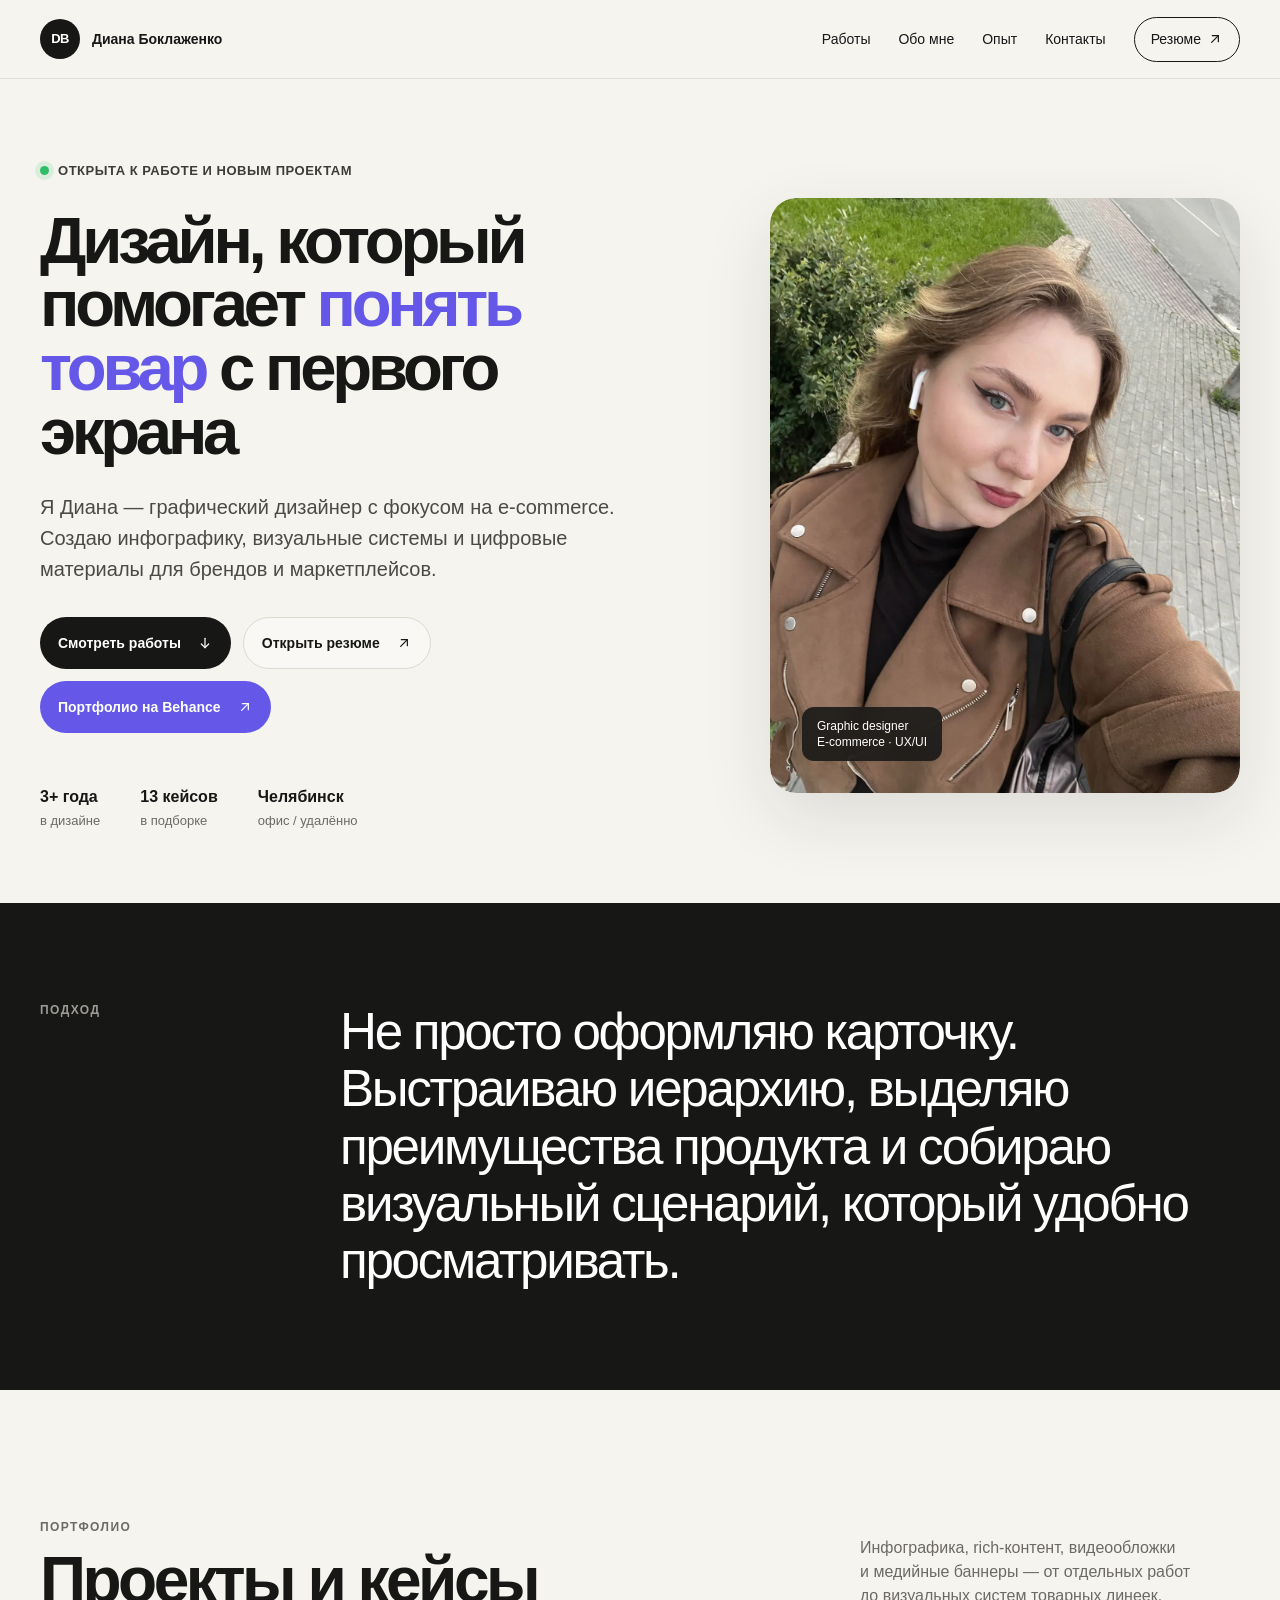
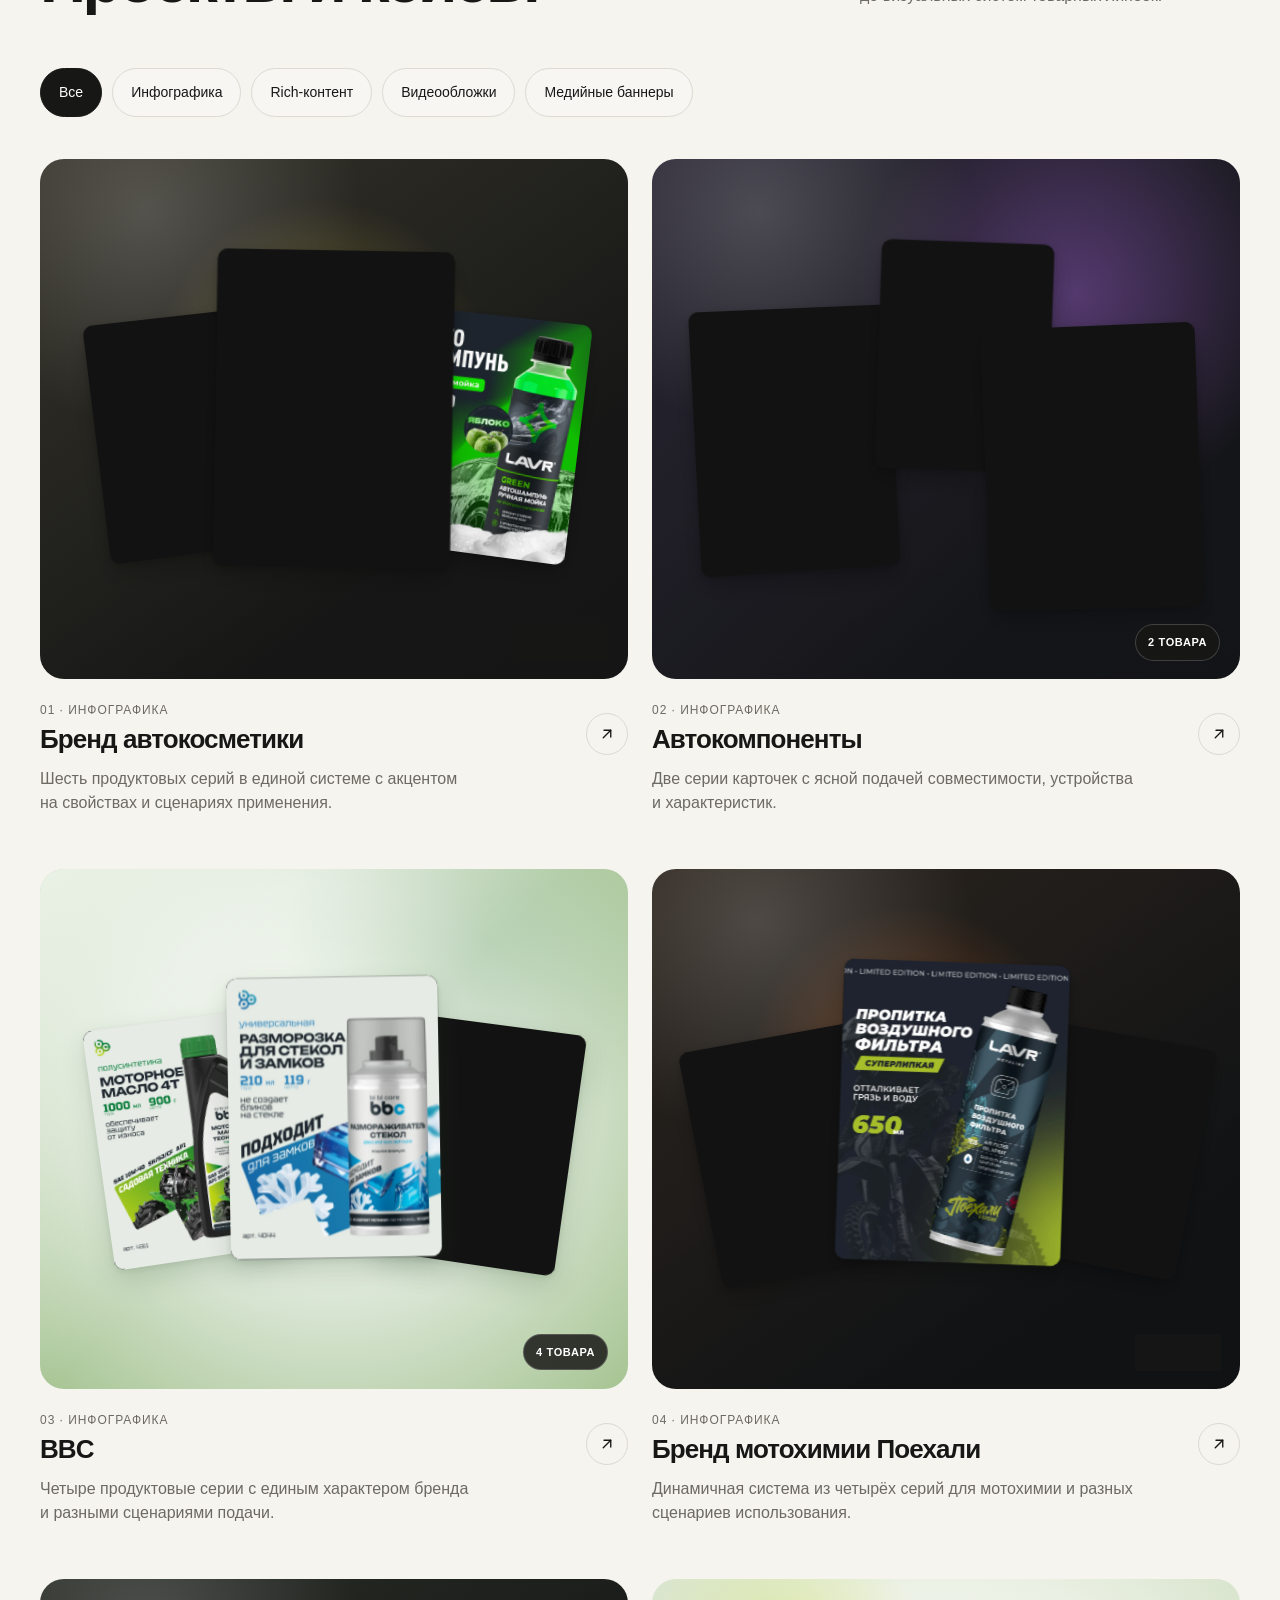
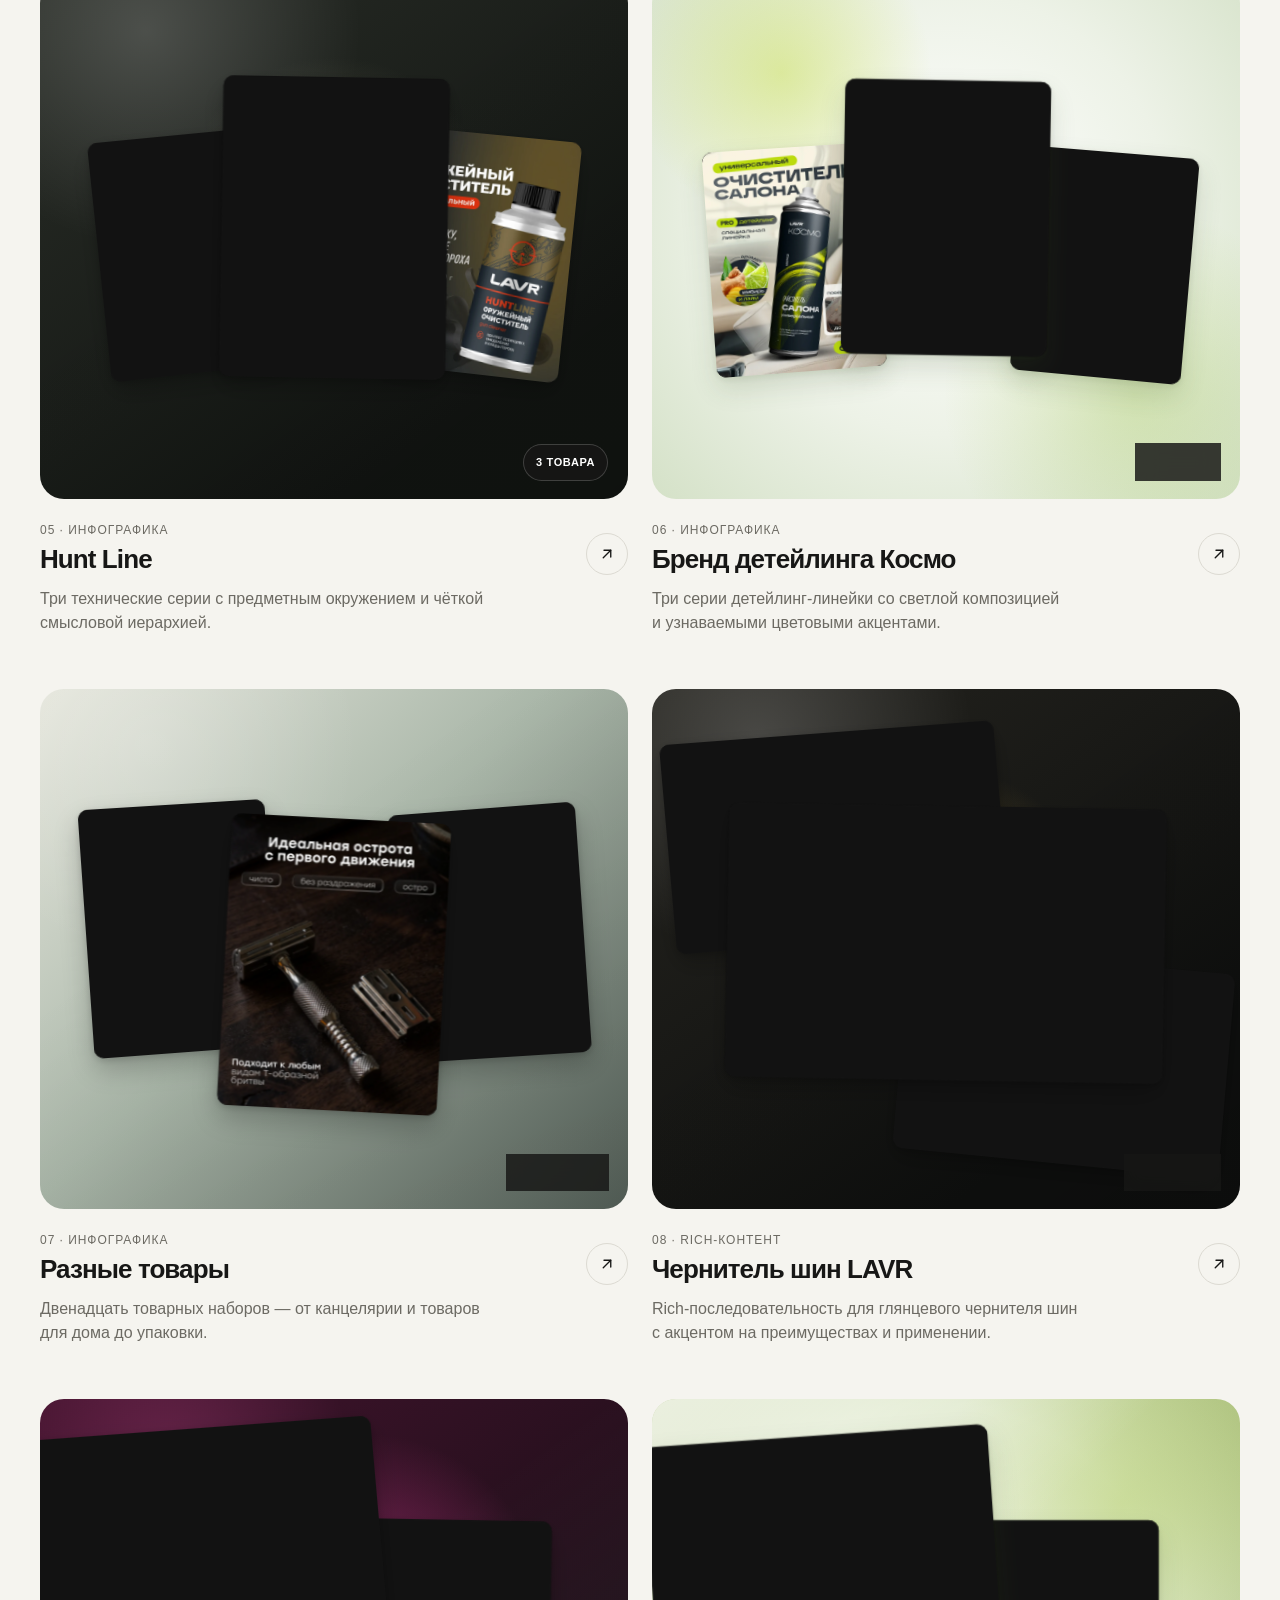
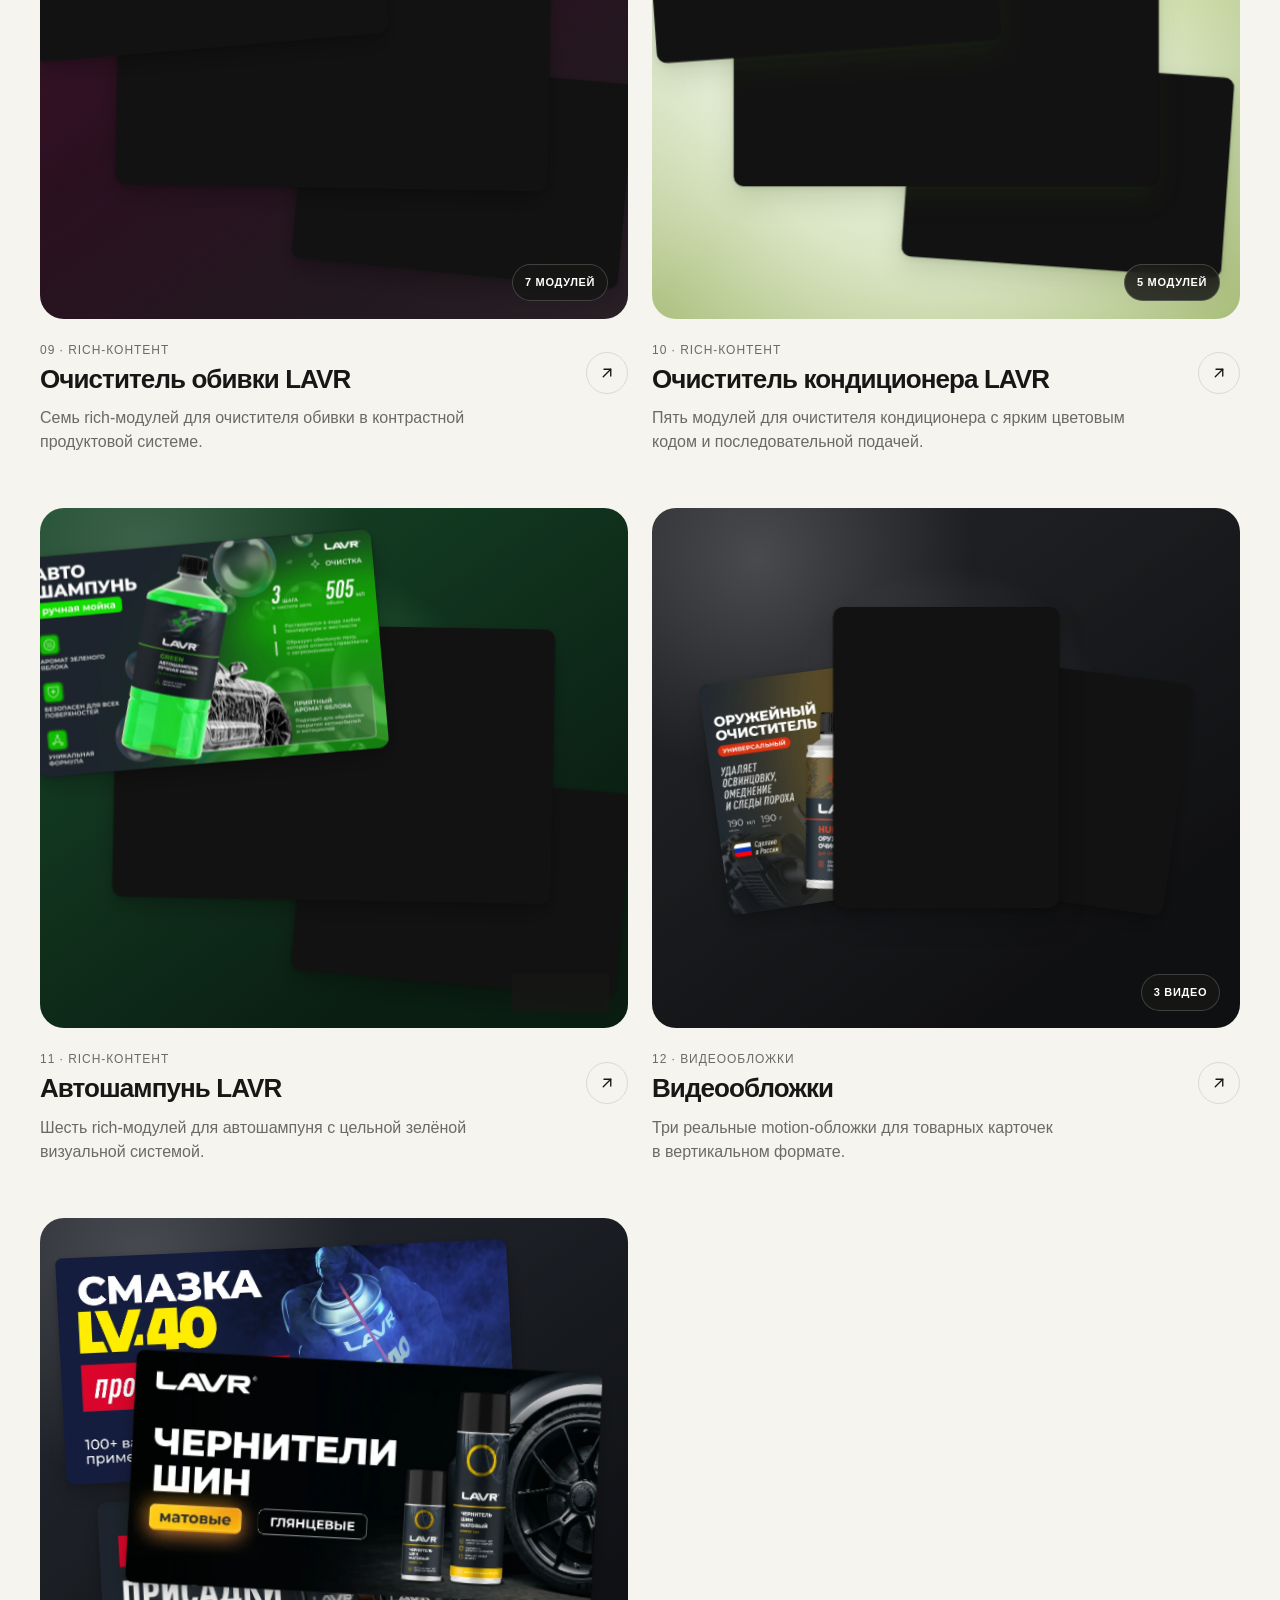
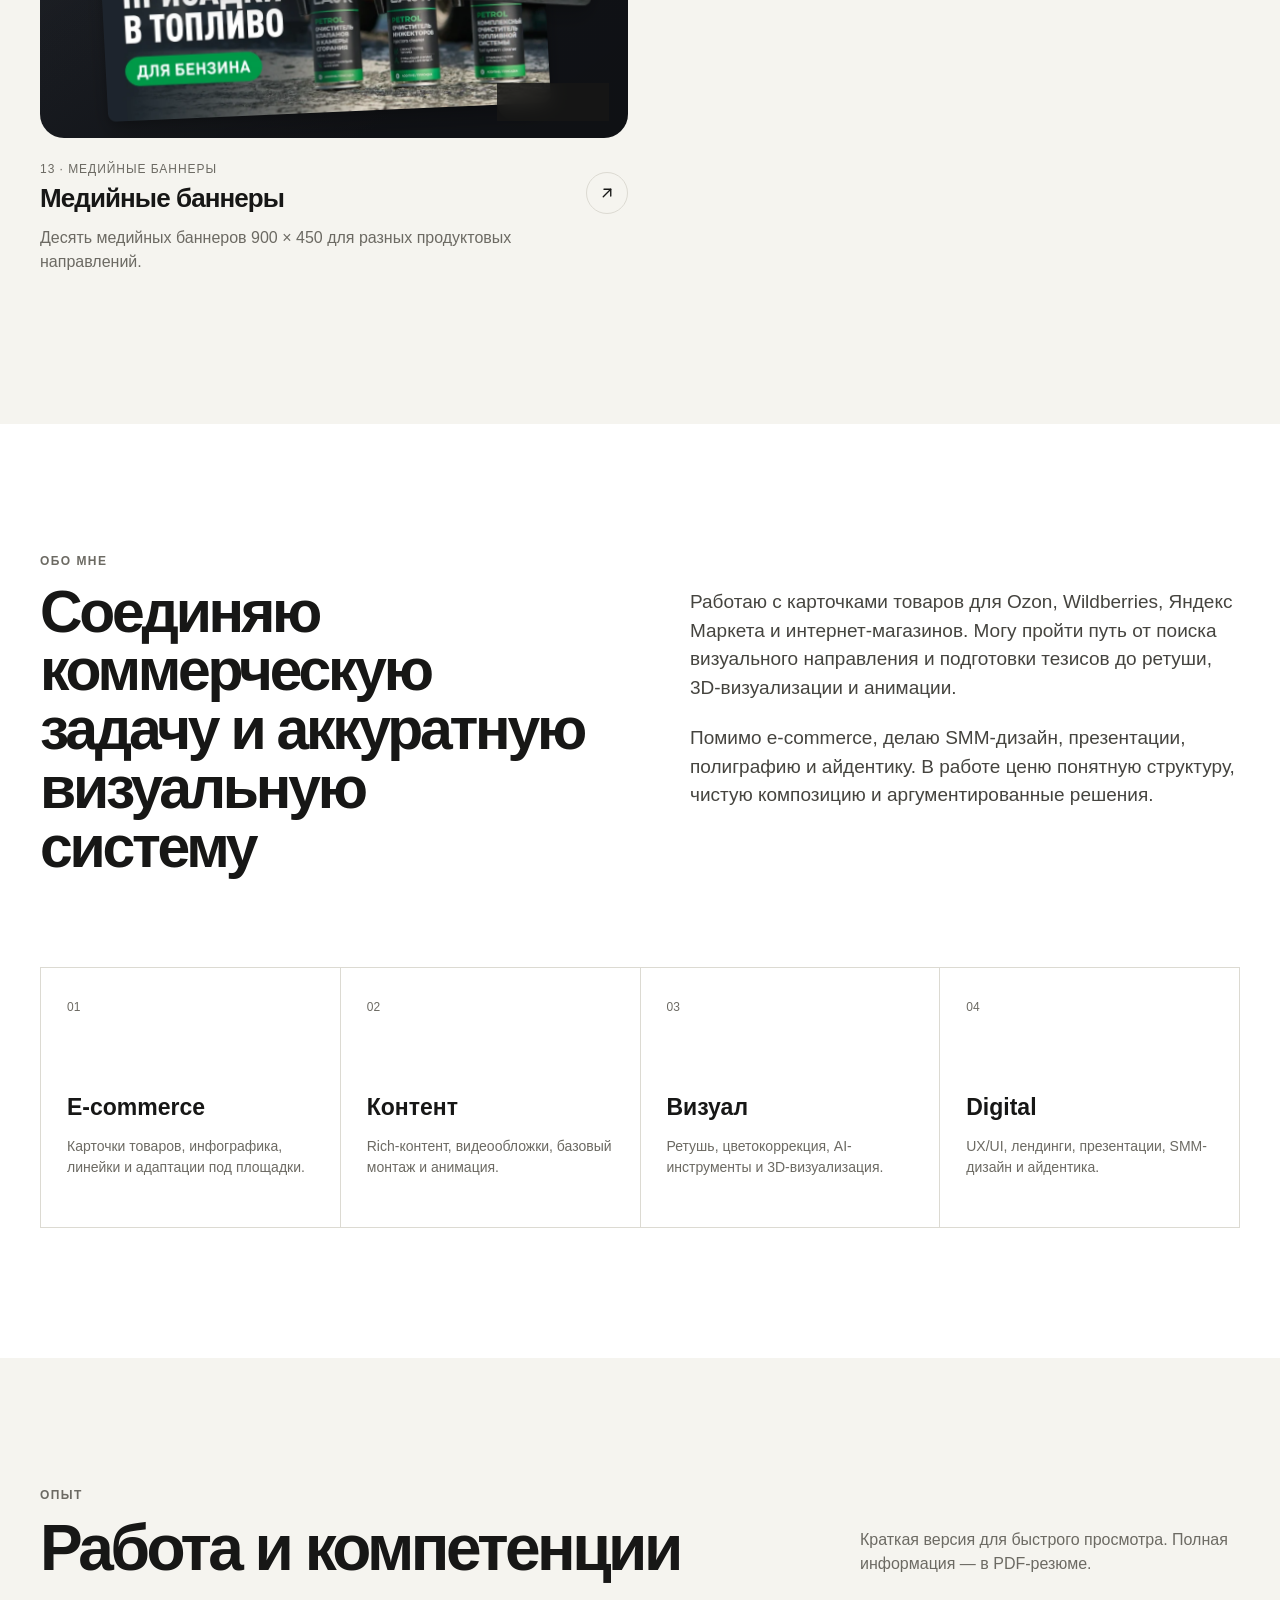
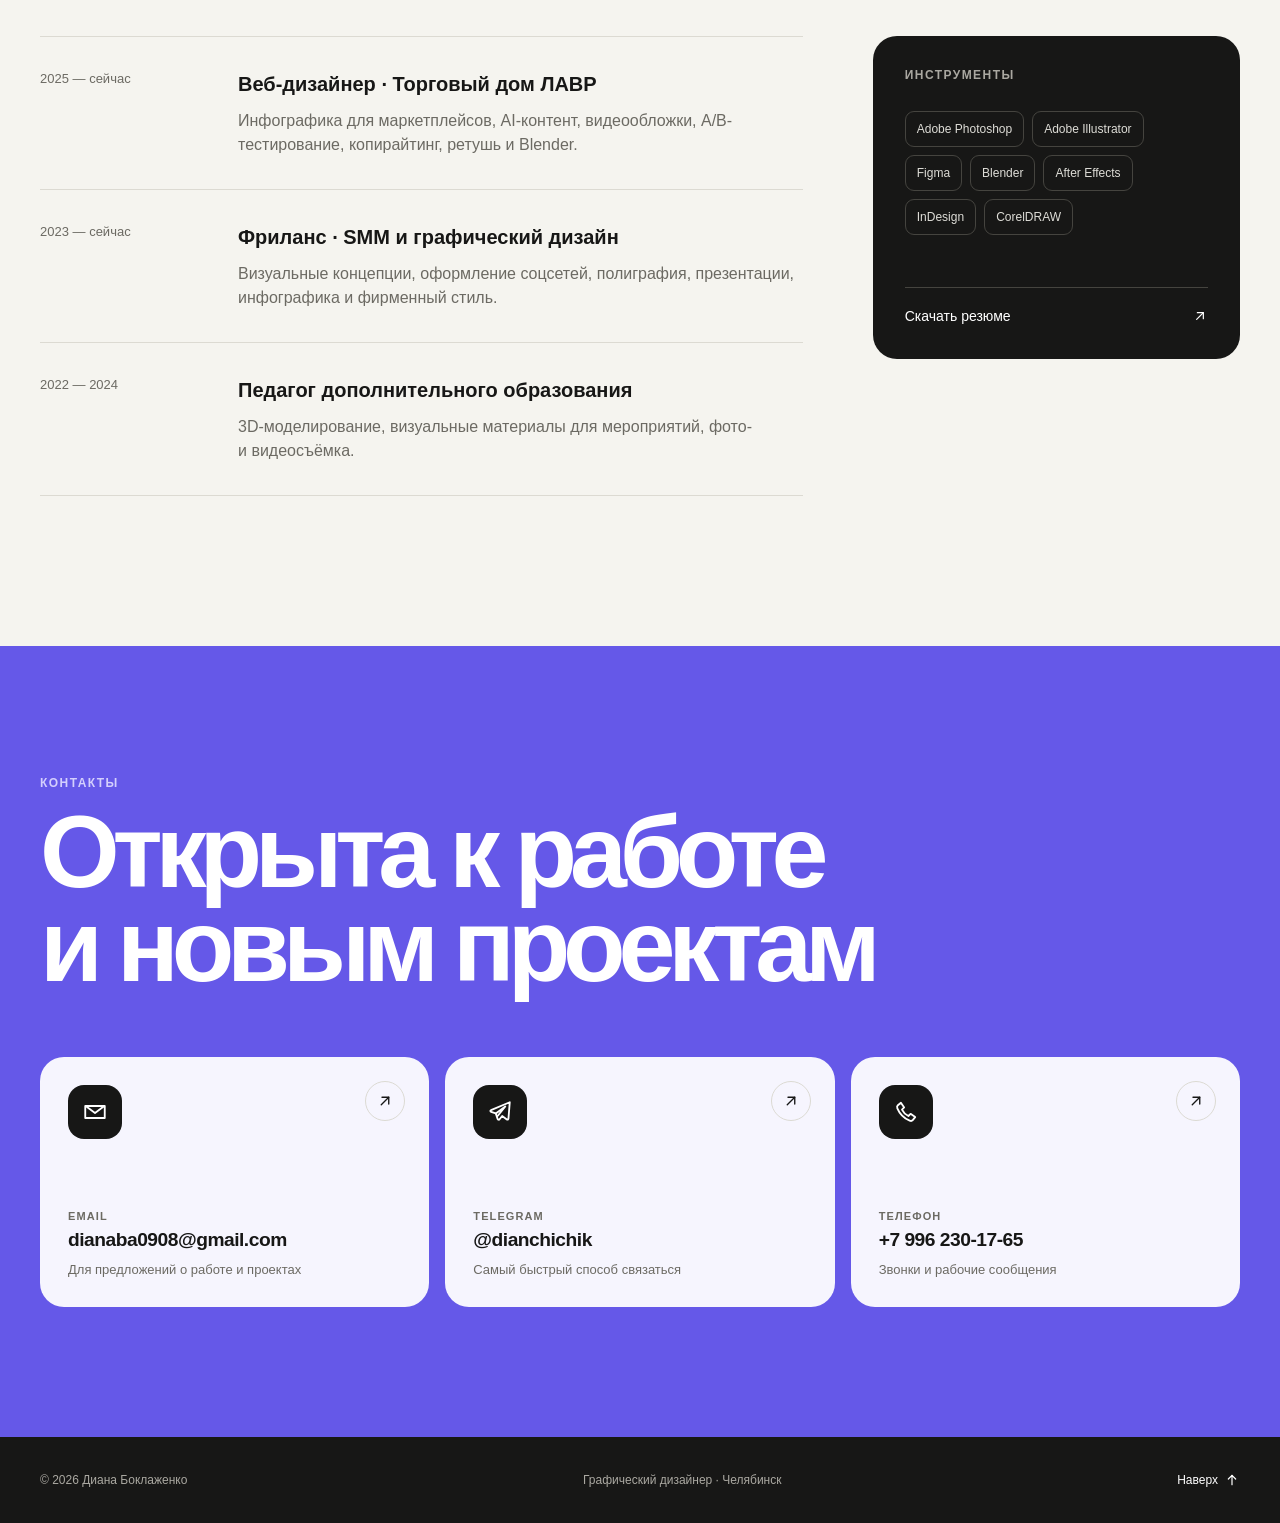
==== commit 22108cdc: "Доработать открытые кейсы портфолио" ====
--- a/index.html
+++ b/index.html
@@ -34,7 +34,7 @@
     "sameAs": ["https://t.me/dianchichik", "https://www.behance.net/d4cc00b0"]
   }
   </script>
-  <link rel="stylesheet" href="styles.css?v=20260814-9">
+  <link rel="stylesheet" href="styles.css?v=20260814-8">
 </head>
 <body>
   <a class="skip-link" href="#content">Перейти к содержимому</a>
@@ -58,47 +58,47 @@
 
   <main id="content">
     <section class="hero shell" id="top">
-      <div class="hero-copy">
-        <p class="eyebrow hero-intro" style="--hero-delay: 0ms"><span class="status-dot"></span> Открыта к работе и новым проектам</p>
-        <h1 class="hero-intro" style="--hero-delay: 60ms">Дизайн, который помогает <span>понять товар</span> с первого экрана</h1>
-        <p class="hero-lead hero-intro" style="--hero-delay: 120ms">Я Диана — графический дизайнер с фокусом на e-commerce. Создаю инфографику, визуальные системы и цифровые материалы для брендов и маркетплейсов.</p>
-        <div class="hero-actions hero-intro" style="--hero-delay: 180ms">
+      <div class="hero-copy reveal">
+        <p class="eyebrow"><span class="status-dot"></span> Открыта к работе и новым проектам</p>
+        <h1>Дизайн, который помогает <span>понять товар</span> с первого экрана</h1>
+        <p class="hero-lead">Я Диана — графический дизайнер с фокусом на e-commerce. Создаю инфографику, визуальные системы и цифровые материалы для брендов и маркетплейсов.</p>
+        <div class="hero-actions">
           <a class="button button-primary" href="#works">Смотреть работы <svg class="ui-arrow" viewBox="0 0 24 24" aria-hidden="true" focusable="false"><path d="M12 5v14"/><path d="m6.5 13.5 5.5 5.5 5.5-5.5"/></svg></a>
           <a class="button button-ghost" href="assets/diana-boklazhenko-resume.pdf" target="_blank" rel="noopener">Открыть резюме <svg class="ui-arrow" viewBox="0 0 24 24" aria-hidden="true" focusable="false"><path d="M7 17 17 7"/><path d="M8 7h9v9"/></svg></a>
           <a class="button button-behance" href="https://www.behance.net/d4cc00b0" target="_blank" rel="noopener">Портфолио на Behance <svg class="ui-arrow" viewBox="0 0 24 24" aria-hidden="true" focusable="false"><path d="M7 17 17 7"/><path d="M8 7h9v9"/></svg></a>
         </div>
-        <dl class="hero-facts hero-intro" style="--hero-delay: 240ms" aria-label="Краткая информация">
+        <dl class="hero-facts" aria-label="Краткая информация">
           <div><dt>3+ года</dt><dd>в дизайне</dd></div>
           <div><dt>13 кейсов</dt><dd>в подборке</dd></div>
           <div><dt>Челябинск</dt><dd>офис / удалённо</dd></div>
         </dl>
       </div>
 
-      <div class="hero-visual">
-        <div class="portrait-frame hero-portrait" style="--hero-delay: 300ms">
+      <div class="hero-visual reveal">
+        <div class="portrait-frame">
           <img src="assets/diana.webp" alt="Диана Боклаженко" width="1200" height="1600" fetchpriority="high" decoding="async">
-          <span class="portrait-label hero-caption" style="--hero-delay: 360ms">Graphic designer<br>E-commerce · UX/UI</span>
+          <span class="portrait-label">Graphic designer<br>E-commerce · UX/UI</span>
         </div>
       </div>
     </section>
 
     <section class="statement">
       <div class="shell statement-grid">
-        <p class="section-kicker reveal">Подход</p>
-        <p class="statement-text reveal reveal-emphasis">Не просто оформляю карточку. Выстраиваю иерархию, выделяю преимущества продукта и собираю визуальный сценарий, который удобно просматривать.</p>
+        <p class="section-kicker">Подход</p>
+        <p class="statement-text">Не просто оформляю карточку. Выстраиваю иерархию, выделяю преимущества продукта и собираю визуальный сценарий, который удобно просматривать.</p>
       </div>
     </section>
 
     <section class="works shell" id="works">
-      <div class="section-head">
-        <div class="reveal">
+      <div class="section-head reveal">
+        <div>
           <p class="section-kicker">Портфолио</p>
           <h2>Проекты и кейсы</h2>
         </div>
-        <p class="reveal">Инфографика, rich-контент, видеообложки и медийные баннеры — от отдельных работ до визуальных систем товарных линеек.</p>
-      </div>
-
-      <div class="filter-panel reveal" aria-label="Фильтры портфолио">
+        <p>Инфографика, rich-контент, видеообложки и медийные баннеры — от отдельных работ до визуальных систем товарных линеек.</p>
+      </div>
+
+      <div class="filter-panel" aria-label="Фильтры портфолио">
         <div class="portfolio-filters" role="group" aria-label="Категории работ">
           <button class="filter-pill is-active" type="button" data-filter="all" aria-pressed="true">Все</button>
           <button class="filter-pill" type="button" data-filter="infographic" aria-pressed="false">Инфографика</button>
@@ -124,31 +124,31 @@
         </div>
       </div>
 
-      <div class="shell capability-grid">
-        <article class="reveal"><span>01</span><h3>E-commerce</h3><p>Карточки товаров, инфографика, линейки и адаптации под площадки.</p></article>
-        <article class="reveal"><span>02</span><h3>Контент</h3><p>Rich-контент, видеообложки, базовый монтаж и анимация.</p></article>
-        <article class="reveal"><span>03</span><h3>Визуал</h3><p>Ретушь, цветокоррекция, AI-инструменты и 3D-визуализация.</p></article>
-        <article class="reveal"><span>04</span><h3>Digital</h3><p>UX/UI, лендинги, презентации, SMM-дизайн и айдентика.</p></article>
+      <div class="shell capability-grid reveal">
+        <article><span>01</span><h3>E-commerce</h3><p>Карточки товаров, инфографика, линейки и адаптации под площадки.</p></article>
+        <article><span>02</span><h3>Контент</h3><p>Rich-контент, видеообложки, базовый монтаж и анимация.</p></article>
+        <article><span>03</span><h3>Визуал</h3><p>Ретушь, цветокоррекция, AI-инструменты и 3D-визуализация.</p></article>
+        <article><span>04</span><h3>Digital</h3><p>UX/UI, лендинги, презентации, SMM-дизайн и айдентика.</p></article>
       </div>
     </section>
 
     <section class="experience shell" id="experience">
-      <div class="section-head">
-        <div class="reveal"><p class="section-kicker">Опыт</p><h2>Работа и компетенции</h2></div>
-        <p class="reveal">Краткая версия для быстрого просмотра. Полная информация — в PDF-резюме.</p>
+      <div class="section-head reveal">
+        <div><p class="section-kicker">Опыт</p><h2>Работа и компетенции</h2></div>
+        <p>Краткая версия для быстрого просмотра. Полная информация — в PDF-резюме.</p>
       </div>
 
       <div class="experience-layout">
-        <div class="timeline">
-          <article class="reveal">
+        <div class="timeline reveal">
+          <article>
             <div class="time">2025 — сейчас</div>
             <div><h3>Веб-дизайнер · Торговый дом ЛАВР</h3><p>Инфографика для маркетплейсов, AI-контент, видеообложки, A/B-тестирование, копирайтинг, ретушь и Blender.</p></div>
           </article>
-          <article class="reveal">
+          <article>
             <div class="time">2023 — сейчас</div>
             <div><h3>Фриланс · SMM и графический дизайн</h3><p>Визуальные концепции, оформление соцсетей, полиграфия, презентации, инфографика и фирменный стиль.</p></div>
           </article>
-          <article class="reveal">
+          <article>
             <div class="time">2022 — 2024</div>
             <div><h3>Педагог дополнительного образования</h3><p>3D-моделирование, визуальные материалы для мероприятий, фото- и видеосъёмка.</p></div>
           </article>
@@ -166,24 +166,24 @@
 
     <section class="contact" id="contacts">
       <div class="shell contact-inner">
-        <p class="section-kicker reveal">Контакты</p>
-        <h2 class="reveal">Открыта к работе<br>и новым проектам</h2>
+        <p class="section-kicker">Контакты</p>
+        <h2>Открыта к работе<br>и новым проектам</h2>
         <div class="contact-cards">
-          <a class="contact-card reveal" href="mailto:dianaba0908@gmail.com">
+          <a class="contact-card" href="mailto:dianaba0908@gmail.com">
             <span class="contact-icon" aria-hidden="true">
               <svg viewBox="0 0 24 24"><path d="M3 6.5h18v11H3z"/><path d="m4 7 8 6 8-6"/></svg>
             </span>
             <span class="contact-copy"><small>Email</small><strong>dianaba0908@gmail.com</strong><span>Для предложений о работе и проектах</span></span>
             <span class="card-arrow" aria-hidden="true"><svg class="ui-arrow" viewBox="0 0 24 24" aria-hidden="true" focusable="false"><path d="M7 17 17 7"/><path d="M8 7h9v9"/></svg></span>
           </a>
-          <a class="contact-card reveal" href="https://t.me/dianchichik" target="_blank" rel="noopener">
+          <a class="contact-card" href="https://t.me/dianchichik" target="_blank" rel="noopener">
             <span class="contact-icon" aria-hidden="true">
               <svg viewBox="0 0 24 24"><path d="M21 3 3.7 10.2c-.8.3-.8 1.4.1 1.7l4.3 1.4 1.7 5.1c.3.8 1.3 1 1.8.3l2.4-3 4.3 3.2c.6.4 1.4.1 1.5-.7z"/><path d="m8.1 13.3 8.8-6.4-7.1 8.8"/></svg>
             </span>
             <span class="contact-copy"><small>Telegram</small><strong>@dianchichik</strong><span>Самый быстрый способ связаться</span></span>
             <span class="card-arrow" aria-hidden="true"><svg class="ui-arrow" viewBox="0 0 24 24" aria-hidden="true" focusable="false"><path d="M7 17 17 7"/><path d="M8 7h9v9"/></svg></span>
           </a>
-          <a class="contact-card reveal" href="tel:+79962301765">
+          <a class="contact-card" href="tel:+79962301765">
             <span class="contact-icon" aria-hidden="true">
               <svg viewBox="0 0 24 24"><path d="M7.3 3.5 4.5 5.8c-.8.7-.9 1.8-.5 2.8 2.2 5.2 6.2 9.2 11.4 11.4 1 .4 2.1.3 2.8-.5l2.3-2.8-4.3-3-2 2c-2.5-1.2-4.7-3.4-5.9-5.9l2-2z"/></svg>
             </span>
--- a/styles.css
+++ b/styles.css
@@ -26,7 +26,7 @@
 a { color: inherit; text-decoration: none; }
 button { color: inherit; }
 img, video { display: block; max-width: 100%; }
-.ui-arrow { display: block; flex: 0 0 auto; width: 16px; height: 16px; fill: none; stroke: currentColor; stroke-width: 1.8; stroke-linecap: round; stroke-linejoin: round; transition: transform .22s cubic-bezier(.2,.8,.2,1); }
+.ui-arrow { display: block; flex: 0 0 auto; width: 16px; height: 16px; fill: none; stroke: currentColor; stroke-width: 1.8; stroke-linecap: round; stroke-linejoin: round; }
 button:focus-visible, a:focus-visible { outline: 3px solid var(--accent); outline-offset: 4px; }
 .shell { width: min(1200px, calc(100% - 64px)); margin: 0 auto; }
 .skip-link { position: fixed; z-index: 100; left: 16px; top: -80px; padding: 12px 16px; background: var(--ink); color: #fff; border-radius: 10px; }
@@ -47,7 +47,7 @@
 
 .hero { min-height: 760px; padding: 82px 0 72px; display: grid; grid-template-columns: 1.12fr .88fr; align-items: center; gap: 84px; }
 .eyebrow { display: flex; align-items: center; gap: 9px; margin: 0 0 28px; color: #3d3c37; font-size: 13px; font-weight: 700; letter-spacing: .04em; text-transform: uppercase; }
-.status-dot { width: 9px; height: 9px; border-radius: 50%; background: #2fbd67; box-shadow: 0 0 0 5px rgba(47, 189, 103, .13); animation: status-pulse 3.4s ease-in-out infinite; }
+.status-dot { width: 9px; height: 9px; border-radius: 50%; background: #2fbd67; box-shadow: 0 0 0 5px rgba(47, 189, 103, .13); }
 h1, h2, h3, p { margin-top: 0; }
 h1 { max-width: 760px; margin-bottom: 28px; font-size: clamp(52px, 5.1vw, 76px); line-height: .98; letter-spacing: -.065em; font-weight: 750; }
 h1 span { color: var(--accent); }
@@ -62,8 +62,6 @@
 .button-ghost:hover { border-color: var(--ink); }
 .button-behance { color: #fff; background: var(--accent); }
 .button-behance:hover { background: #5144d2; }
-.button:hover .ui-arrow, .nav-resume:hover .ui-arrow, .tools-card a:hover .ui-arrow, .site-footer a:hover .ui-arrow { transform: translate(2px, -2px); }
-.hero-actions .button-primary:hover .ui-arrow { transform: translateY(3px); }
 .hero-facts { display: flex; gap: 40px; margin: 52px 0 0; }
 .hero-facts div { display: flex; flex-direction: column; }
 .hero-facts dt { font-weight: 750; font-size: 16px; }
@@ -72,22 +70,6 @@
 .portrait-frame { position: relative; overflow: hidden; aspect-ratio: .79; border-radius: 26px; box-shadow: var(--shadow); }
 .portrait-frame img { width: 100%; height: 100%; object-fit: cover; object-position: 50% 32%; border-radius: inherit; filter: saturate(.88) contrast(.98); }
 .portrait-label { position: absolute; left: 32px; bottom: 32px; padding: 11px 15px; color: #fff; background: rgba(23, 23, 22, .88); border-radius: 12px; font-size: 12px; line-height: 1.35; backdrop-filter: blur(12px); }
-
-.js .hero-intro, .js .hero-caption { opacity: 0; animation: hero-reveal 540ms cubic-bezier(.22,.75,.22,1) var(--hero-delay, 0ms) forwards; }
-.js .hero-portrait { opacity: 0; animation: portrait-reveal 540ms cubic-bezier(.22,.75,.22,1) var(--hero-delay, 0ms) forwards; }
-
-@keyframes hero-reveal {
-  from { opacity: 0; transform: translateY(16px); }
-  to { opacity: 1; transform: translateY(0); }
-}
-@keyframes portrait-reveal {
-  from { opacity: 0; transform: translateY(18px) scale(1.04); }
-  to { opacity: 1; transform: translateY(0) scale(1); }
-}
-@keyframes status-pulse {
-  0%, 100% { transform: scale(1); box-shadow: 0 0 0 5px rgba(47, 189, 103, .12); }
-  50% { transform: scale(1.06); box-shadow: 0 0 0 6px rgba(47, 189, 103, .16); }
-}
 
 .statement { padding: 100px 0; color: #fff; background: var(--ink); }
 .statement-grid { display: grid; grid-template-columns: 220px 1fr; gap: 80px; }
@@ -104,20 +86,17 @@
 .filter-pill { flex: 0 0 auto; appearance: none; padding: 13px 18px; border: 1px solid var(--line); border-radius: 100px; background: rgba(255,255,255,.2); cursor: pointer; font-size: 14px; white-space: nowrap; transition: background .2s, color .2s, border .2s, transform .2s; }
 .filter-pill:hover { transform: translateY(-2px); border-color: var(--ink); }
 .filter-pill.is-active { color: #fff; background: var(--ink); border-color: var(--ink); }
-.work-grid { position: relative; display: grid; grid-template-columns: repeat(2, 1fr); gap: 54px 24px; }
+.work-grid { display: grid; grid-template-columns: repeat(2, 1fr); gap: 54px 24px; }
 .work-card[hidden] { display: none; }
 .work-open { width: 100%; padding: 0; text-align: left; border: 0; background: transparent; cursor: pointer; }
-.work-collage { position: relative; overflow: hidden; height: 520px; border-radius: var(--radius); background: var(--case-bg); isolation: isolate; perspective: 1100px; transition: transform .35s cubic-bezier(.2,.8,.2,1), box-shadow .35s ease; }
+.work-collage { position: relative; overflow: hidden; height: 520px; border-radius: var(--radius); background: var(--case-bg); isolation: isolate; transition: transform .35s cubic-bezier(.2,.8,.2,1), box-shadow .35s ease; }
 .work-collage::before { content: ""; position: absolute; inset: 0; z-index: 0; background: radial-gradient(circle at 18% 10%, rgba(255,255,255,.18), transparent 32%), linear-gradient(145deg, transparent 34%, rgba(0,0,0,.13)); pointer-events: none; }
 .work-collage::after { content: none; }
 .work-open:hover .work-collage { transform: translateY(-5px); box-shadow: 0 24px 54px rgba(24,22,17,.14); }
-.cover-stage { --tilt-x: 0deg; --tilt-y: 0deg; position: absolute; z-index: 2; inset: 0; perspective: 980px; transform: rotateX(var(--tilt-x)) rotateY(var(--tilt-y)); transform-style: preserve-3d; transform-origin: center; transition: transform .34s cubic-bezier(.2,.8,.2,1); }
-.cover-panel { --left: 50%; --top: 50%; --panel-width: 34%; --x: 0px; --y: 0px; --z: 0px; --pointer-x: 0px; --pointer-y: 0px; --rotation: 0deg; --turn: 0deg; --lift: -5px; position: absolute; left: var(--left); top: var(--top); width: var(--panel-width); overflow: hidden; aspect-ratio: 3 / 4; border: 0; border-radius: 10px; background: #121212; box-shadow: 0 12px 26px rgba(0,0,0,.22), 0 2px 7px rgba(0,0,0,.16); transform: translate(-50%,-50%) translate3d(calc(var(--x) + var(--pointer-x)),calc(var(--y) + var(--pointer-y)),var(--z)) rotate(var(--rotation)) rotateY(var(--turn)); transform-style: preserve-3d; backface-visibility: hidden; transition: transform .42s cubic-bezier(.2,.8,.2,1), box-shadow .42s ease; }
+.cover-stage { position: absolute; z-index: 2; inset: 0; perspective: 980px; transform-style: preserve-3d; }
+.cover-panel { --left: 50%; --top: 50%; --panel-width: 34%; --x: 0px; --y: 0px; --z: 0px; --rotation: 0deg; --turn: 0deg; --lift: -5px; position: absolute; left: var(--left); top: var(--top); width: var(--panel-width); overflow: hidden; aspect-ratio: 3 / 4; border: 0; border-radius: 10px; background: #121212; box-shadow: 0 12px 26px rgba(0,0,0,.22), 0 2px 7px rgba(0,0,0,.16); transform: translate(-50%,-50%) translate3d(var(--x),var(--y),var(--z)) rotate(var(--rotation)) rotateY(var(--turn)); transform-style: preserve-3d; backface-visibility: hidden; transition: transform .42s cubic-bezier(.2,.8,.2,1), box-shadow .42s ease; }
 .cover-panel img { width: 100%; height: 100%; object-fit: contain; background: inherit; }
-.work-open:hover .cover-panel { transform: translate(-50%,-50%) translate3d(calc(var(--x) + var(--pointer-x)),calc(var(--y) + var(--lift) + var(--pointer-y)),calc(var(--z) + 10px)) rotate(var(--rotation)) rotateY(var(--turn)) scale(1.008); box-shadow: 0 16px 32px rgba(0,0,0,.25), 0 3px 8px rgba(0,0,0,.17); }
-@media (hover: hover) and (pointer: fine) {
-  .work-collage.is-tilting .cover-stage, .work-collage.is-tilting .cover-panel { transition-duration: 80ms; }
-}
+.work-open:hover .cover-panel { transform: translate(-50%,-50%) translate3d(var(--x),calc(var(--y) + var(--lift)),calc(var(--z) + 10px)) rotate(var(--rotation)) rotateY(var(--turn)) scale(1.008); box-shadow: 0 16px 32px rgba(0,0,0,.25), 0 3px 8px rgba(0,0,0,.17); }
 .preview-count { position: absolute; z-index: 6; right: 20px; bottom: 18px; padding: 9px 12px; color: #fff; background: rgba(23,23,22,.84); border: 1px solid rgba(255,255,255,.18); border-radius: 100px; font-size: 11px; font-weight: 750; letter-spacing: .06em; text-transform: uppercase; backdrop-filter: blur(10px); }
 
 .cover-auto-cosmetics { background: radial-gradient(circle at 48% 40%, #6f642d 0, transparent 38%), linear-gradient(145deg, #343229 0, #171817 72%); }
@@ -199,7 +178,6 @@
 .open-arrow { display: grid; place-items: center; flex: 0 0 42px; width: 42px; height: 42px; border: 1px solid var(--line); border-radius: 50%; transition: background .2s, color .2s; }
 .open-arrow .ui-arrow, .card-arrow .ui-arrow { width: 18px; height: 18px; }
 .work-open:hover .open-arrow { color: #fff; background: var(--ink); }
-.work-open:hover .open-arrow .ui-arrow { transform: translate(2px, -2px) rotate(4deg); }
 .work-open > p { max-width: 510px; margin: 12px 0 0; color: var(--muted); }
 .empty-state { padding: 84px 32px; text-align: center; border: 1px dashed #bebbb0; border-radius: var(--radius); background: rgba(255,255,255,.32); }
 .empty-state span { color: var(--accent); font-size: 12px; font-weight: 800; text-transform: uppercase; letter-spacing: .1em; }
@@ -244,19 +222,13 @@
 .contact-copy > span { margin-top: 5px; color: var(--muted); font-size: 13px; }
 .card-arrow { position: absolute; right: 24px; top: 24px; width: 40px; height: 40px; display: grid; place-items: center; border: 1px solid var(--line); border-radius: 50%; transition: color .2s, background .2s; }
 .contact-card:hover .card-arrow { color: #fff; background: var(--accent); border-color: var(--accent); }
-.contact-card:hover .card-arrow .ui-arrow { transform: translate(3px, -3px); }
 .site-footer { padding: 34px 0; background: var(--ink); color: #aaa8a1; font-size: 12px; }
 .site-footer .shell { display: flex; justify-content: space-between; gap: 20px; }
 .site-footer a { display: inline-flex; align-items: center; gap: 6px; color: #fff; }
 
-.case-dialog { width: min(1120px, calc(100% - 32px)); max-width: calc(100% - 32px); max-height: calc(100vh - 32px); padding: 0; border: 0; border-radius: 28px; color: var(--ink); background: var(--paper); box-shadow: 0 40px 120px rgba(0,0,0,.25); transform-origin: center bottom; }
+.case-dialog { width: min(1120px, calc(100% - 32px)); max-width: calc(100% - 32px); max-height: calc(100vh - 32px); padding: 0; border: 0; border-radius: 28px; color: var(--ink); background: var(--paper); box-shadow: 0 40px 120px rgba(0,0,0,.25); }
 .case-dialog::backdrop { background: rgba(14,14,13,.72); backdrop-filter: blur(7px); }
-.case-dialog.is-preparing { opacity: 0; transform: translateY(18px) scale(.985); }
-.case-dialog.is-opening { animation: dialog-in 280ms cubic-bezier(.2,.78,.2,1) both; }
-.case-dialog.is-opening::backdrop { animation: backdrop-in 280ms ease both; }
-.case-dialog.is-closing { animation: dialog-out 200ms ease both; }
-.case-dialog.is-closing::backdrop { animation: backdrop-out 200ms ease both; }
-.dialog-shell { position: relative; padding: 0 62px 64px; }
+.dialog-shell { padding: 0 62px 64px; }
 .dialog-topbar { position: sticky; z-index: 10; top: 0; display: flex; align-items: center; justify-content: space-between; gap: 24px; padding: 22px 0 16px; background: linear-gradient(to bottom, var(--paper) 72%, rgba(245,244,239,0)); }
 .dialog-close { flex: 0 0 auto; padding: 11px 15px; border: 1px solid var(--line); border-radius: 100px; background: rgba(255,255,255,.94); cursor: pointer; transition: background .2s, color .2s; }
 .dialog-close:hover { color: #fff; background: var(--ink); }
@@ -264,63 +236,28 @@
 .dialog-heading { padding-top: 28px; }
 .dialog-content h2 { max-width: 850px; margin: 0 0 18px; font-size: clamp(42px, 6vw, 72px); line-height: .98; letter-spacing: -.055em; }
 .dialog-intro { max-width: 760px; color: var(--muted); font-size: 19px; }
-.product-switcher { display: flex; gap: 9px; margin: 30px 0 10px; padding: 4px 0 10px; overflow-x: auto; scrollbar-width: thin; }
-.product-pill { flex: 0 0 auto; padding: 11px 16px; border: 1px solid color-mix(in srgb, var(--pill-color) 55%, #777); border-radius: 100px; color: color-mix(in srgb, var(--pill-color) 68%, #111); background: color-mix(in srgb, var(--pill-color) 16%, #fff); cursor: pointer; font-size: 13px; font-weight: 750; transition: transform .2s, color .2s, background .2s; }
-.product-pill:hover { transform: translateY(-2px); }
-.product-pill.is-active { color: #fff; background: var(--pill-color); border-color: var(--pill-color); box-shadow: 0 8px 24px color-mix(in srgb, var(--pill-color) 28%, transparent); }
-.rich-navigation { display: flex; align-items: center; gap: 14px; margin: 30px 0 4px; }
-.rich-navigation > span { min-width: 44px; color: var(--muted); text-align: center; font-size: 13px; font-weight: 750; }
-.rich-arrow { width: 46px; height: 46px; display: grid; place-items: center; border: 1px solid var(--line); border-radius: 50%; background: #fff; cursor: pointer; font-size: 20px; transition: color .2s, background .2s, transform .2s; }
-.rich-arrow .ui-arrow { width: 20px; height: 20px; }
-.rich-arrow:not(:disabled):hover { color: #fff; background: var(--case-color); border-color: var(--case-color); transform: translateY(-2px); }
-.rich-arrow:first-child:not(:disabled):hover .ui-arrow { transform: translateX(-3px); }
-.rich-arrow:last-child:not(:disabled):hover .ui-arrow { transform: translateX(3px); }
-.rich-arrow:disabled { opacity: .35; cursor: not-allowed; }
+.case-switcher { display: flex; gap: 9px; margin: 30px 0 10px; padding: 4px 0 10px; overflow-x: auto; scrollbar-width: thin; }
+.case-switcher-pill { flex: 0 0 auto; appearance: none; padding: 11px 16px; border: 1px solid var(--line); border-radius: 100px; background: rgba(255,255,255,.35); cursor: pointer; font-size: 13px; font-weight: 750; white-space: nowrap; transition: background .2s, color .2s, border .2s, transform .2s; }
+.case-switcher-pill:hover { border-color: var(--ink); transform: translateY(-2px); }
+.case-switcher-pill.is-active { color: #fff; background: var(--ink); border-color: var(--ink); }
 .dialog-details { display: grid; grid-template-columns: repeat(3, 1fr); gap: 24px; margin: 32px 0; padding: 28px 0; border-top: 1px solid var(--line); border-bottom: 1px solid var(--line); }
 .dialog-details span { display: block; margin-bottom: 8px; color: var(--muted); font-size: 11px; text-transform: uppercase; letter-spacing: .08em; }
 .dialog-gallery { overflow: hidden; display: grid; grid-template-columns: 1fr; align-items: start; gap: 2px; border: 1px solid var(--line); border-radius: 20px; background: #fff; }
 .dialog-gallery img { width: 100%; height: auto; }
+.dialog-gallery-infographic { justify-items: center; gap: 12px; padding: 12px; }
+.dialog-gallery-infographic img { width: auto; max-width: 100%; max-height: calc(100vh - 64px); object-fit: contain; }
 .dialog-gallery-video { overflow: visible; gap: 16px; border: 0; border-radius: 0; background: transparent; }
 .dialog-video { overflow: hidden; margin: 0; padding: 12px; border: 1px solid var(--line); border-radius: 20px; background: #fff; }
 .dialog-video video { width: 100%; height: auto; max-height: 82vh; object-fit: contain; border-radius: 12px; background: #111; }
 .dialog-video figcaption { padding: 12px 4px 2px; color: var(--muted); font-size: 12px; font-weight: 750; letter-spacing: .06em; text-transform: uppercase; }
-.behance-cta { margin-top: 30px; padding: 26px 28px; display: flex; align-items: center; justify-content: space-between; gap: 24px; border: 1px solid var(--line); border-radius: 20px; background: #fff; }
-.behance-cta p { margin: 0; font-size: 18px; font-weight: 750; }
-
-.dialog-content-transition-layer { position: absolute; z-index: 5; pointer-events: none; }
-.case-dialog.is-opening .dialog-heading,
-.case-dialog.is-opening .product-switcher,
-.case-dialog.is-opening .rich-navigation,
-.case-dialog.is-opening .dialog-details,
-.case-dialog.is-opening .dialog-gallery,
-.case-dialog.is-opening .behance-cta { opacity: 0; animation: dialog-content-in 360ms cubic-bezier(.22,.75,.22,1) forwards; }
-.case-dialog.is-opening .dialog-heading { animation-delay: 35ms; }
-.case-dialog.is-opening .product-switcher, .case-dialog.is-opening .rich-navigation { animation-delay: 70ms; }
-.case-dialog.is-opening .dialog-details { animation-delay: 105ms; }
-.case-dialog.is-opening .dialog-gallery, .case-dialog.is-opening .behance-cta { animation-delay: 140ms; }
-
-@keyframes dialog-in {
-  from { opacity: 0; transform: translateY(18px) scale(.985); }
-  to { opacity: 1; transform: translateY(0) scale(1); }
-}
-@keyframes dialog-out {
-  from { opacity: 1; transform: translateY(0) scale(1); }
-  to { opacity: 0; transform: translateY(14px) scale(.99); }
-}
-@keyframes backdrop-in { from { background: rgba(14,14,13,0); } to { background: rgba(14,14,13,.72); } }
-@keyframes backdrop-out { from { background: rgba(14,14,13,.72); } to { background: rgba(14,14,13,0); } }
-@keyframes dialog-content-in {
-  from { opacity: 0; transform: translateY(14px); }
-  to { opacity: 1; transform: translateY(0); }
+
+@supports (height: 100dvh) {
+  .dialog-gallery-infographic img { max-height: calc(100dvh - 64px); }
 }
 
 .reveal { opacity: 1; transform: none; }
-.js .reveal { opacity: 0; transform: translateY(18px); transition: opacity 600ms ease, transform 600ms cubic-bezier(.22,.75,.22,1); transition-delay: var(--reveal-delay, 0ms); }
-.js .reveal.reveal-emphasis { transform: translateY(20px); transition-duration: 650ms; }
+.js .reveal { opacity: 0; transform: translateY(18px); transition: opacity .6s ease, transform .6s ease; }
 .reveal.is-visible { opacity: 1; transform: translateY(0); }
-.js .reveal:not(.is-visible) { will-change: opacity, transform; }
-.js .work-card.is-filter-revealing { transition: none; }
-.contact-card.reveal.is-visible:hover { transform: translateY(-6px); }
 
 @media (max-width: 1024px) {
   .shell { width: min(100% - 48px, 940px); }
@@ -389,16 +326,15 @@
   .dialog-heading { padding-top: 18px; }
   .dialog-content h2 { margin-bottom: 14px; font-size: clamp(36px, 11.5vw, 48px); }
   .dialog-intro { font-size: 16px; }
-  .product-switcher { margin-right: -16px; padding-right: 16px; scrollbar-width: none; }
-  .product-switcher::-webkit-scrollbar { display: none; }
-  .product-pill { padding: 10px 14px; }
+  .case-switcher { margin-right: -16px; padding-right: 16px; scrollbar-width: none; }
+  .case-switcher::-webkit-scrollbar { display: none; }
+  .case-switcher-pill { padding: 10px 14px; }
   .dialog-details { grid-template-columns: 1fr; gap: 20px; }
   .dialog-gallery { border-radius: 14px; }
+  .dialog-gallery-infographic { gap: 8px; padding: 8px; }
   .dialog-gallery-video { gap: 12px; }
   .dialog-video { padding: 7px; border-radius: 14px; }
   .dialog-video video { border-radius: 9px; }
-  .behance-cta { padding: 22px; align-items: stretch; flex-direction: column; }
-  .behance-cta .button { width: 100%; }
 }
 
 @media (max-width: 420px) {
@@ -410,12 +346,6 @@
 
 @media (prefers-reduced-motion: reduce) {
   html { scroll-behavior: auto; }
-  *, *::before, *::after { transition-duration: .01ms !important; transition-delay: 0ms !important; animation-duration: .01ms !important; animation-delay: 0ms !important; }
-  .hero-intro, .hero-portrait, .hero-caption, .reveal { opacity: 1 !important; transform: none !important; animation: none !important; }
-  .status-dot { animation: none; }
-  .cover-stage { --tilt-x: 0deg !important; --tilt-y: 0deg !important; }
-  .cover-panel { --pointer-x: 0px !important; --pointer-y: 0px !important; }
-  .work-open:hover .work-collage, .button:hover, .filter-pill:hover, .contact-card.reveal.is-visible:hover, .product-pill:hover, .rich-arrow:not(:disabled):hover { transform: none; }
-  .work-open:hover .cover-panel { transform: translate(-50%,-50%) translate3d(var(--x),var(--y),var(--z)) rotate(var(--rotation)) rotateY(var(--turn)); }
-  .ui-arrow { transform: none !important; }
-}
+  *, *::before, *::after { transition-duration: .01ms !important; animation-duration: .01ms !important; }
+  .reveal { opacity: 1; transform: none; }
+}
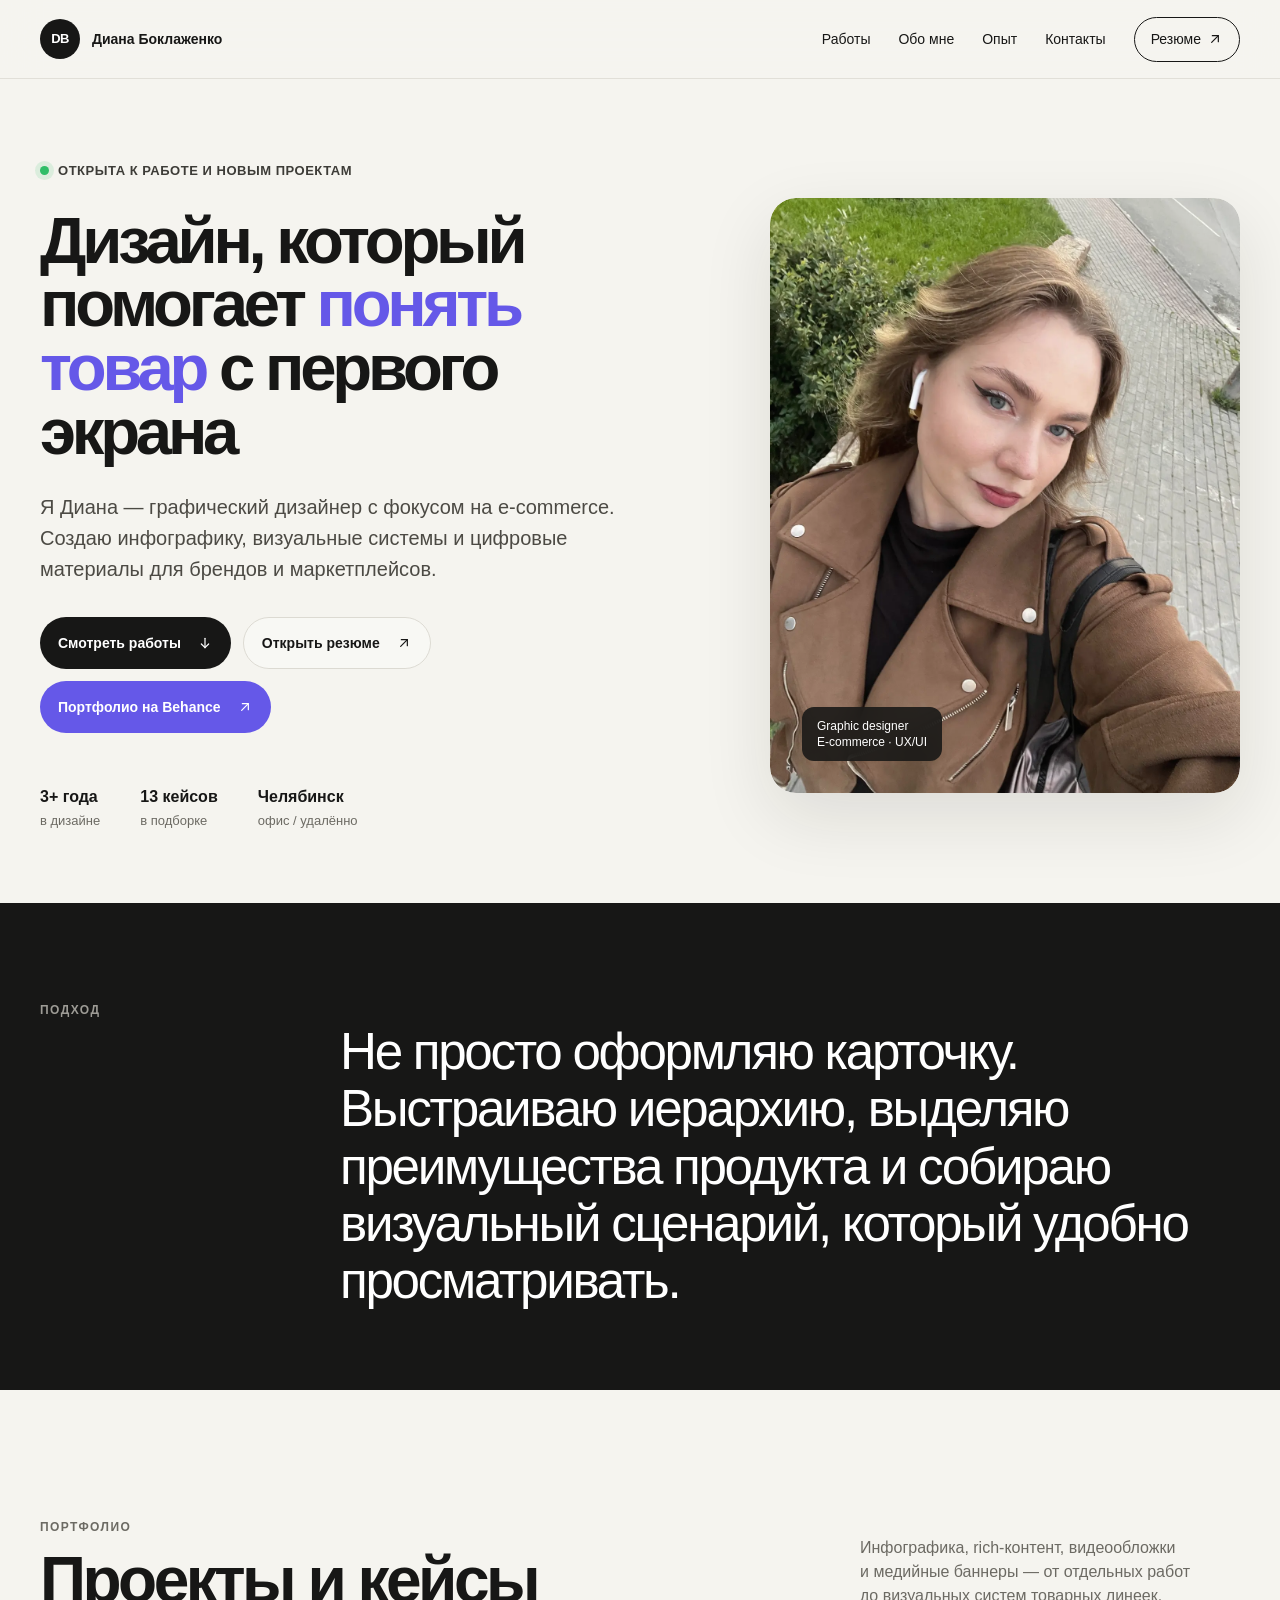
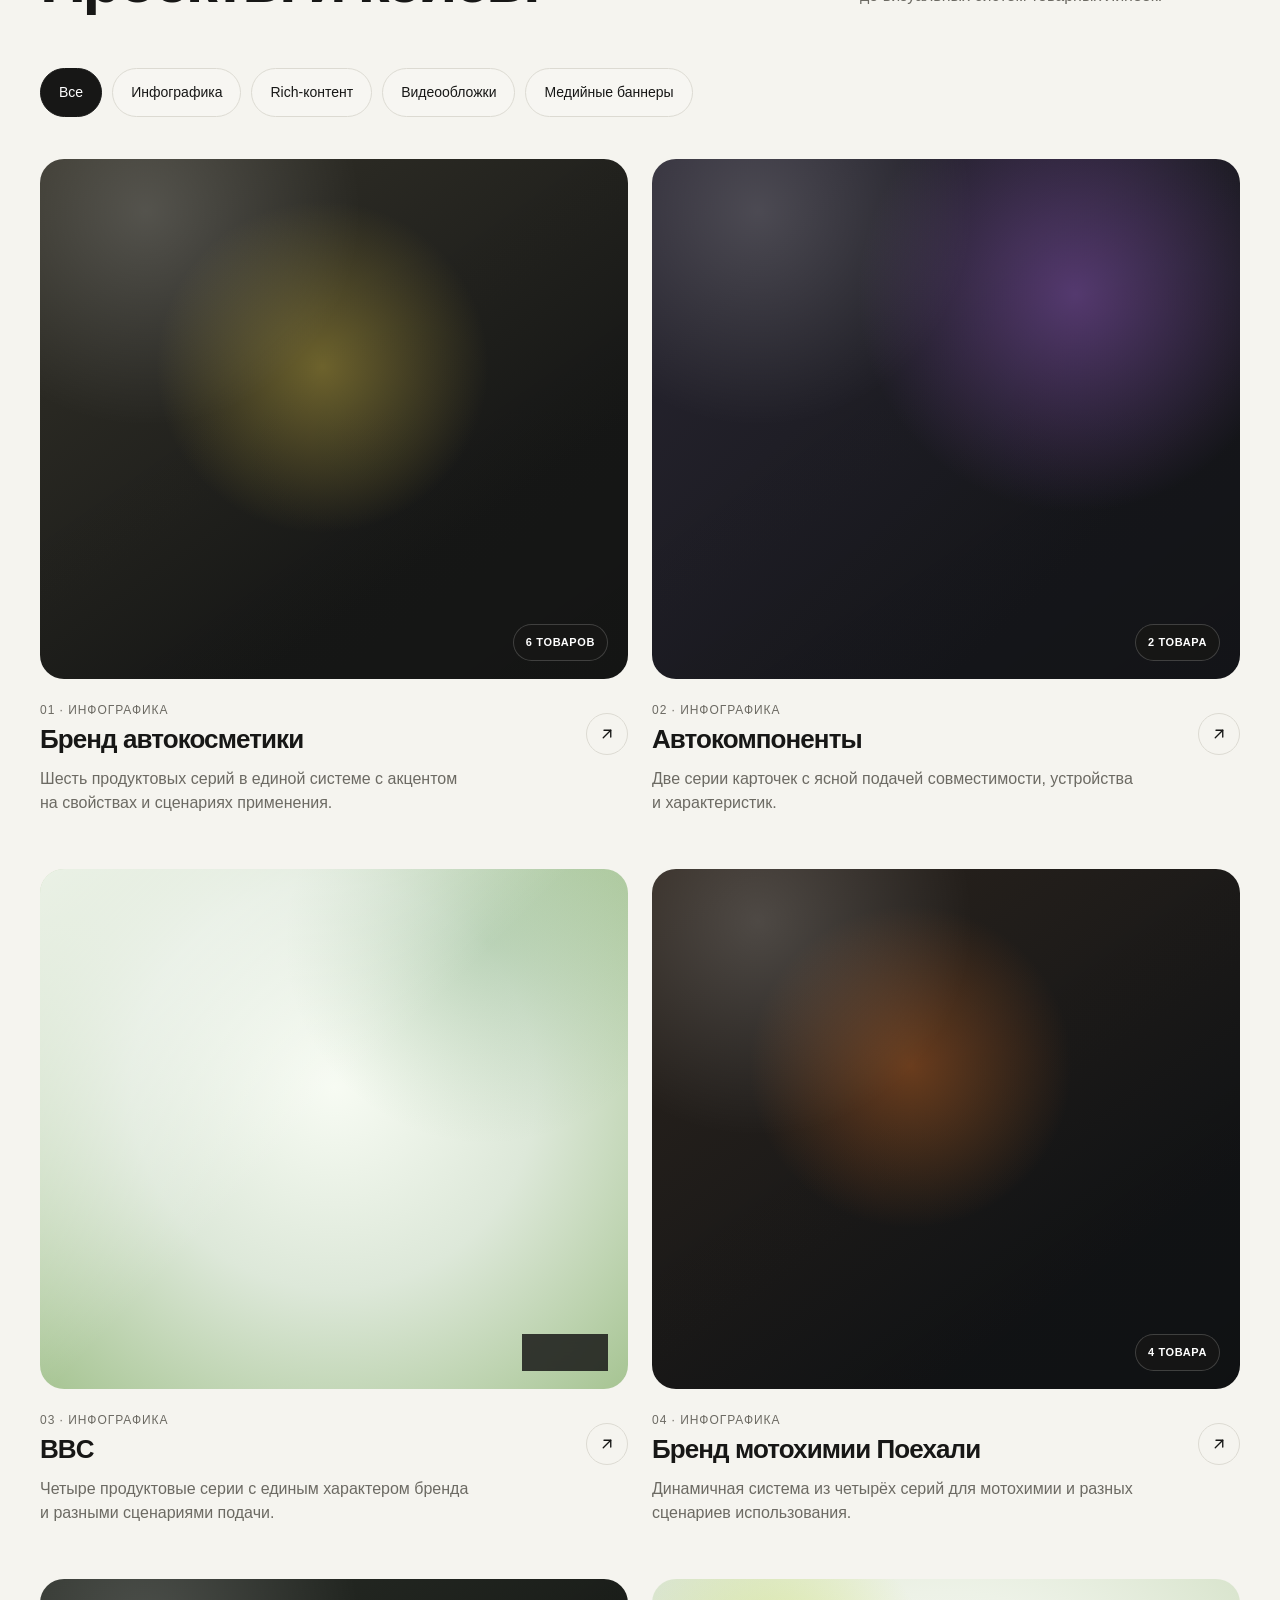
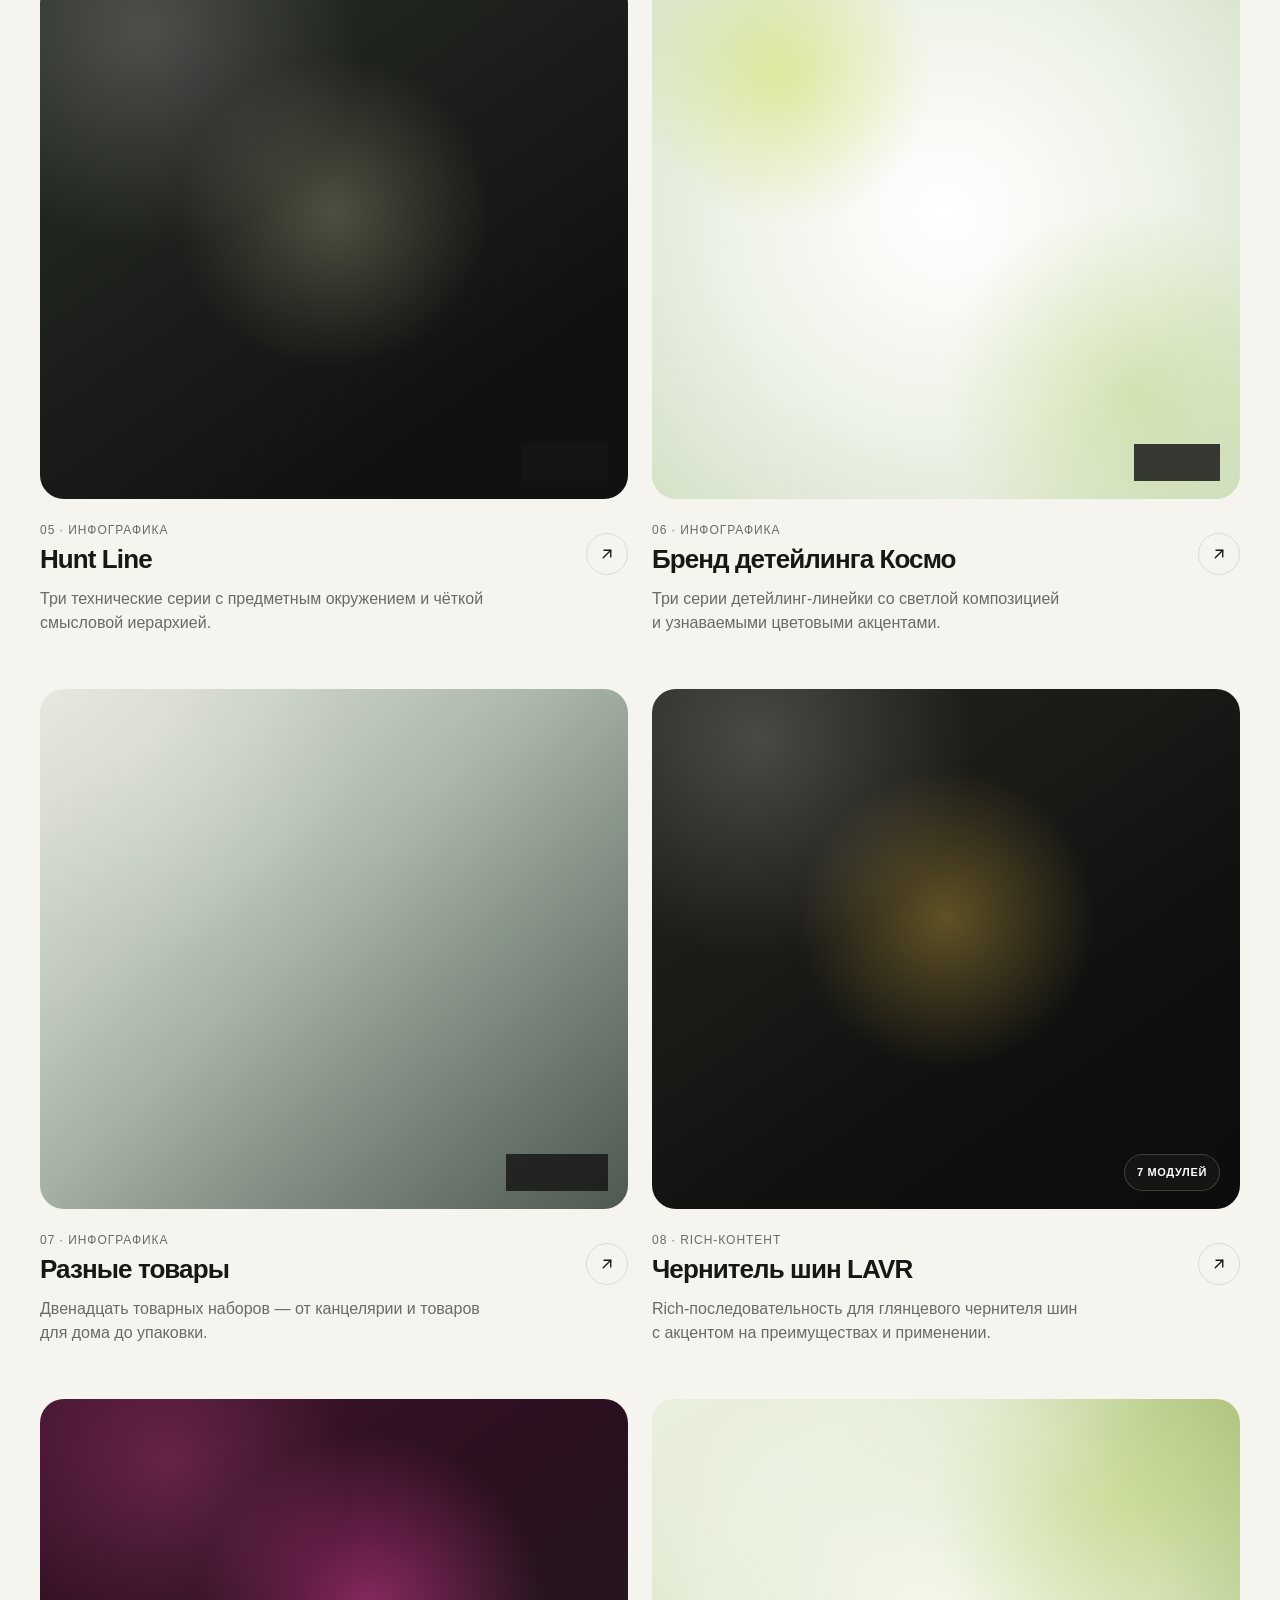
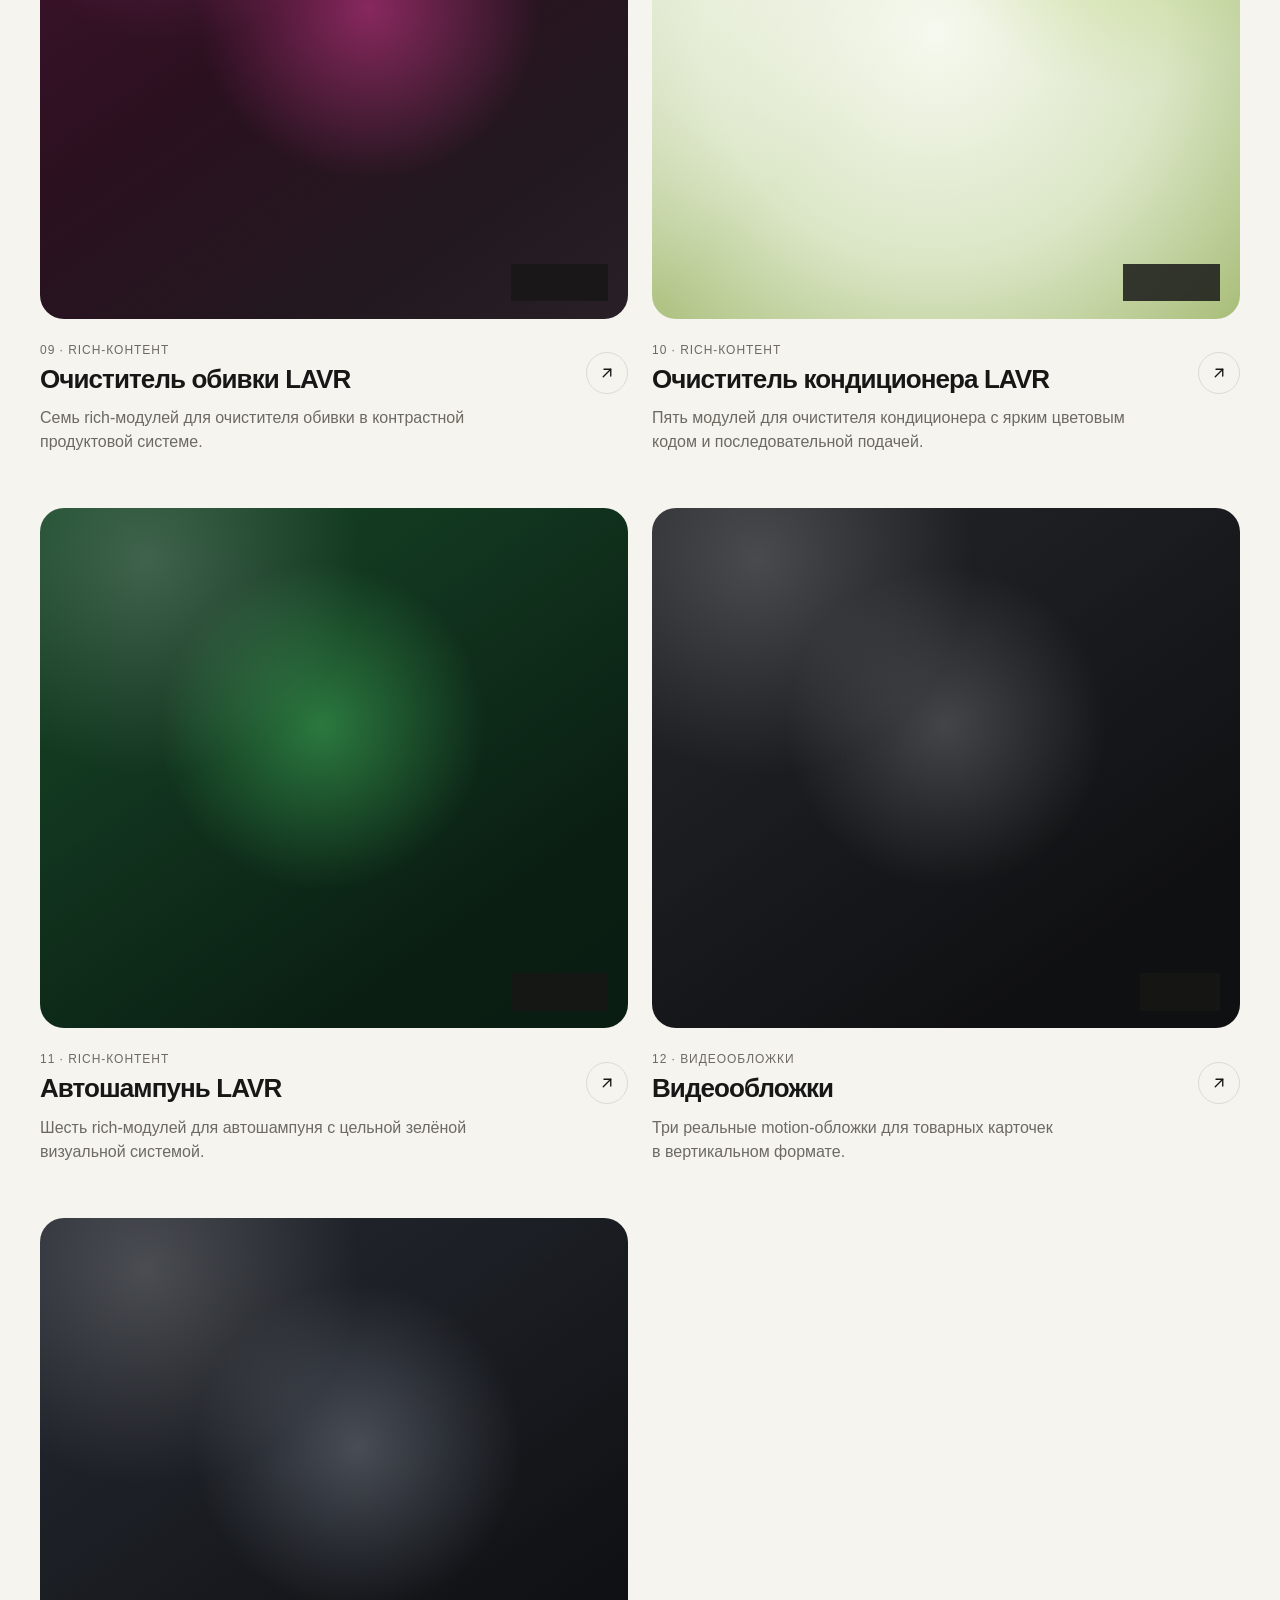
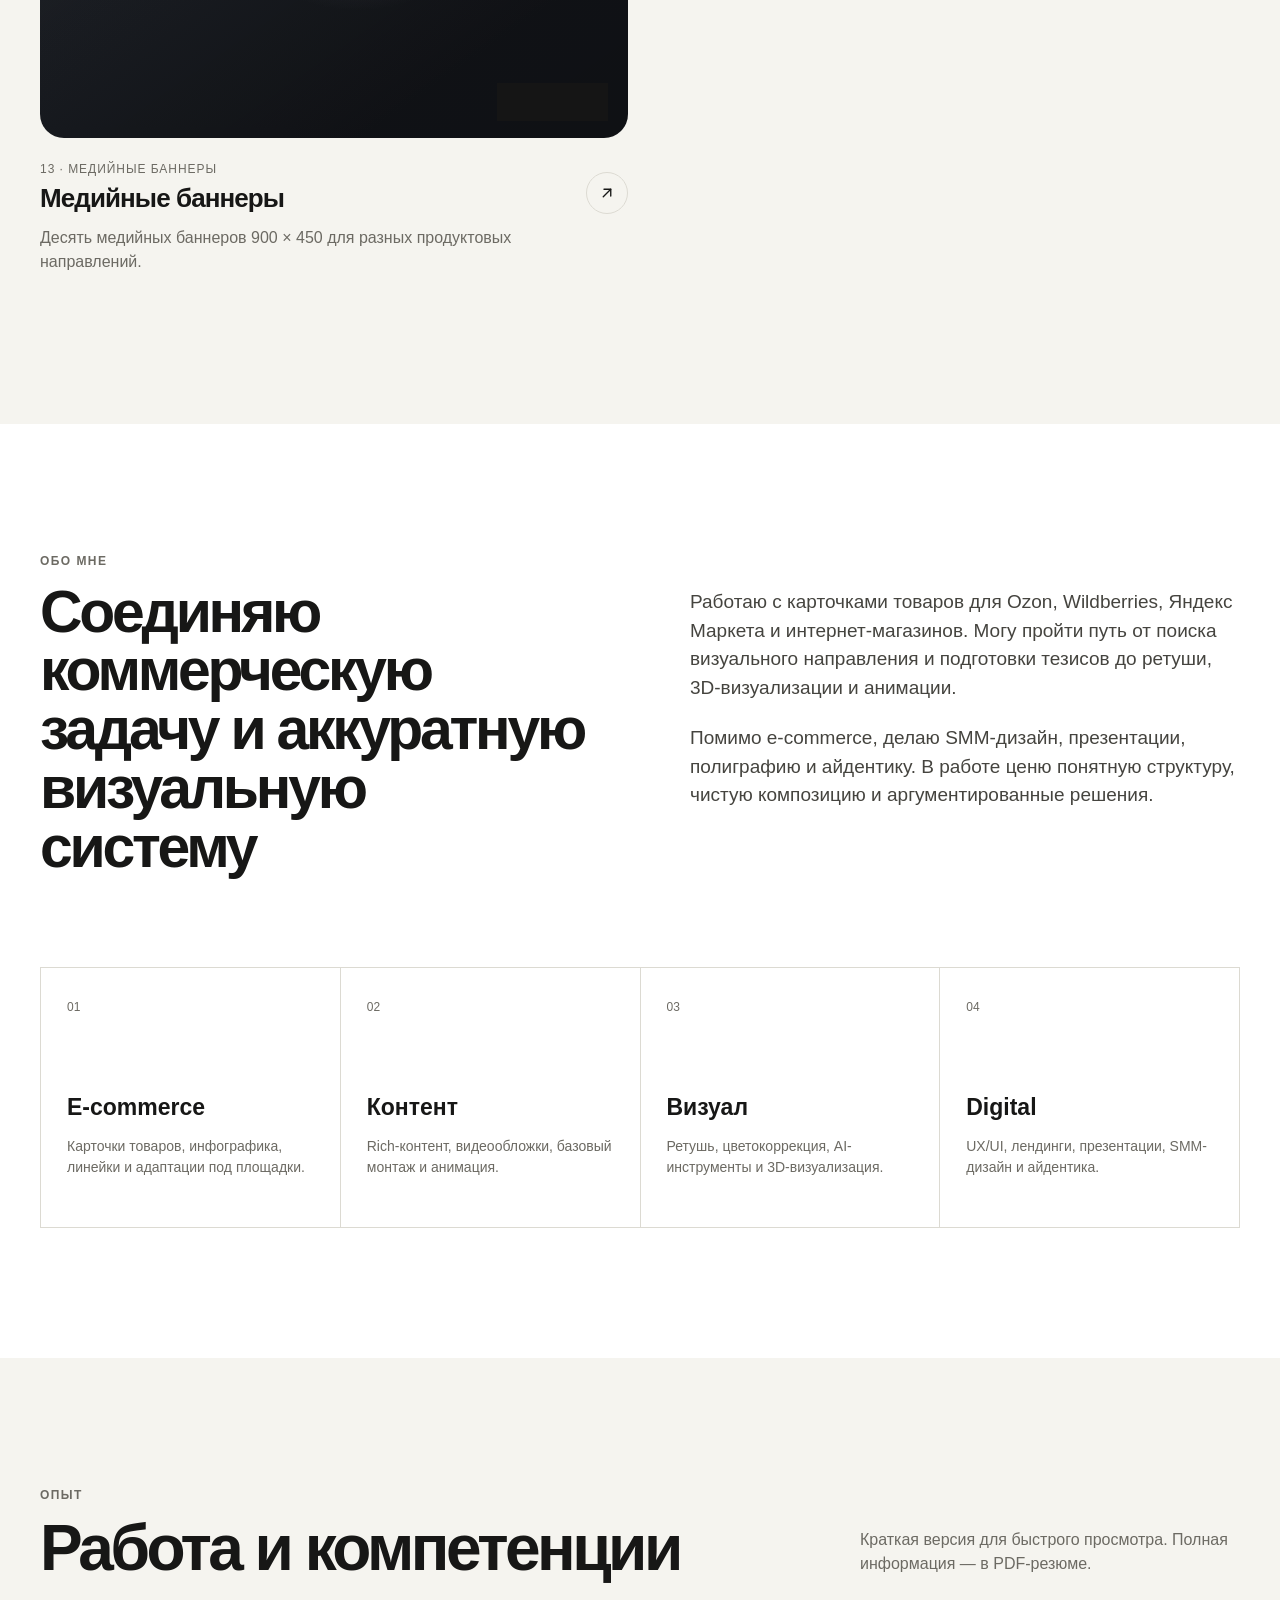
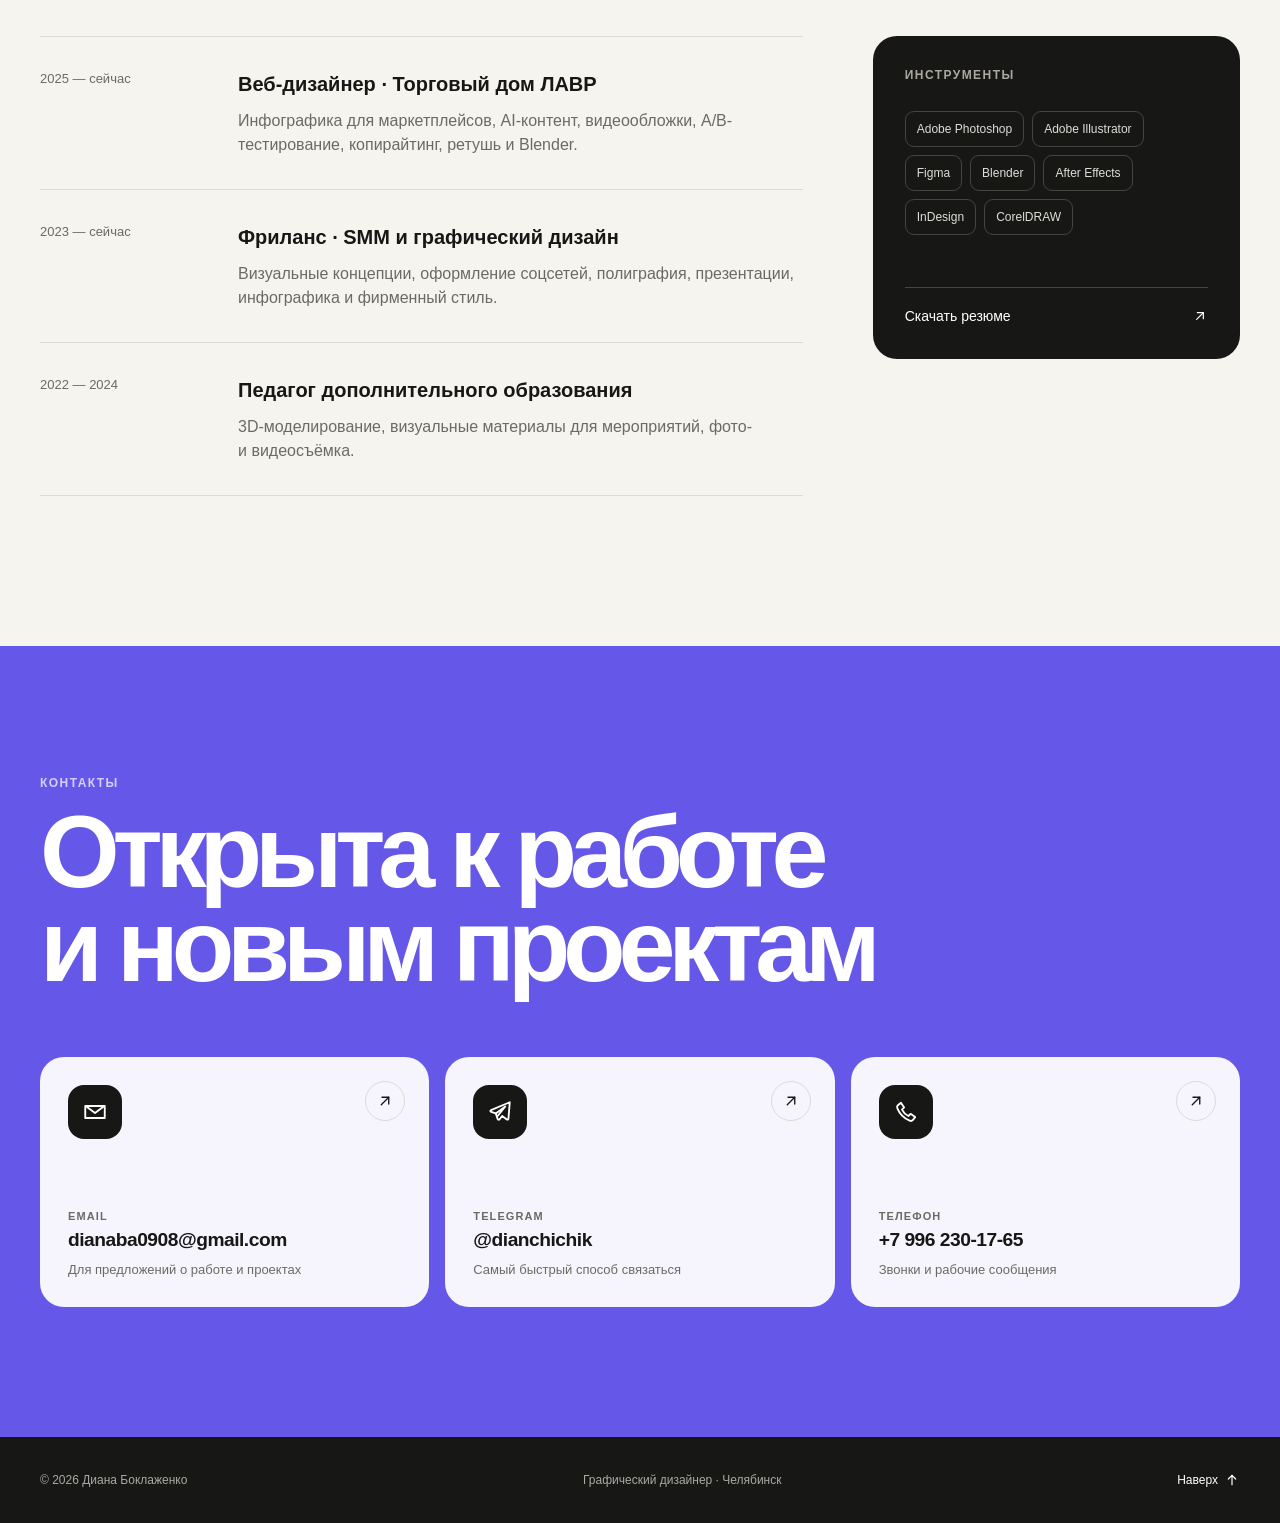
==== commit 1c061fdf: "Merge origin/main into animation branch" ====
--- a/index.html
+++ b/index.html
@@ -34,7 +34,7 @@
     "sameAs": ["https://t.me/dianchichik", "https://www.behance.net/d4cc00b0"]
   }
   </script>
-  <link rel="stylesheet" href="styles.css?v=20260814-8">
+  <link rel="stylesheet" href="styles.css?v=20260817-1">
 </head>
 <body>
   <a class="skip-link" href="#content">Перейти к содержимому</a>
@@ -58,47 +58,47 @@
 
   <main id="content">
     <section class="hero shell" id="top">
-      <div class="hero-copy reveal">
-        <p class="eyebrow"><span class="status-dot"></span> Открыта к работе и новым проектам</p>
-        <h1>Дизайн, который помогает <span>понять товар</span> с первого экрана</h1>
-        <p class="hero-lead">Я Диана — графический дизайнер с фокусом на e-commerce. Создаю инфографику, визуальные системы и цифровые материалы для брендов и маркетплейсов.</p>
-        <div class="hero-actions">
+      <div class="hero-copy">
+        <p class="eyebrow hero-intro" style="--hero-delay: 0ms"><span class="status-dot"></span> Открыта к работе и новым проектам</p>
+        <h1 class="hero-intro" style="--hero-delay: 60ms">Дизайн, который помогает <span>понять товар</span> с первого экрана</h1>
+        <p class="hero-lead hero-intro" style="--hero-delay: 120ms">Я Диана — графический дизайнер с фокусом на e-commerce. Создаю инфографику, визуальные системы и цифровые материалы для брендов и маркетплейсов.</p>
+        <div class="hero-actions hero-intro" style="--hero-delay: 180ms">
           <a class="button button-primary" href="#works">Смотреть работы <svg class="ui-arrow" viewBox="0 0 24 24" aria-hidden="true" focusable="false"><path d="M12 5v14"/><path d="m6.5 13.5 5.5 5.5 5.5-5.5"/></svg></a>
           <a class="button button-ghost" href="assets/diana-boklazhenko-resume.pdf" target="_blank" rel="noopener">Открыть резюме <svg class="ui-arrow" viewBox="0 0 24 24" aria-hidden="true" focusable="false"><path d="M7 17 17 7"/><path d="M8 7h9v9"/></svg></a>
           <a class="button button-behance" href="https://www.behance.net/d4cc00b0" target="_blank" rel="noopener">Портфолио на Behance <svg class="ui-arrow" viewBox="0 0 24 24" aria-hidden="true" focusable="false"><path d="M7 17 17 7"/><path d="M8 7h9v9"/></svg></a>
         </div>
-        <dl class="hero-facts" aria-label="Краткая информация">
+        <dl class="hero-facts hero-intro" style="--hero-delay: 240ms" aria-label="Краткая информация">
           <div><dt>3+ года</dt><dd>в дизайне</dd></div>
           <div><dt>13 кейсов</dt><dd>в подборке</dd></div>
           <div><dt>Челябинск</dt><dd>офис / удалённо</dd></div>
         </dl>
       </div>
 
-      <div class="hero-visual reveal">
-        <div class="portrait-frame">
+      <div class="hero-visual">
+        <div class="portrait-frame hero-portrait" style="--hero-delay: 300ms">
           <img src="assets/diana.webp" alt="Диана Боклаженко" width="1200" height="1600" fetchpriority="high" decoding="async">
-          <span class="portrait-label">Graphic designer<br>E-commerce · UX/UI</span>
+          <span class="portrait-label hero-caption" style="--hero-delay: 360ms">Graphic designer<br>E-commerce · UX/UI</span>
         </div>
       </div>
     </section>
 
     <section class="statement">
       <div class="shell statement-grid">
-        <p class="section-kicker">Подход</p>
-        <p class="statement-text">Не просто оформляю карточку. Выстраиваю иерархию, выделяю преимущества продукта и собираю визуальный сценарий, который удобно просматривать.</p>
+        <p class="section-kicker reveal">Подход</p>
+        <p class="statement-text reveal reveal-emphasis">Не просто оформляю карточку. Выстраиваю иерархию, выделяю преимущества продукта и собираю визуальный сценарий, который удобно просматривать.</p>
       </div>
     </section>
 
     <section class="works shell" id="works">
-      <div class="section-head reveal">
-        <div>
+      <div class="section-head">
+        <div class="reveal">
           <p class="section-kicker">Портфолио</p>
           <h2>Проекты и кейсы</h2>
         </div>
-        <p>Инфографика, rich-контент, видеообложки и медийные баннеры — от отдельных работ до визуальных систем товарных линеек.</p>
-      </div>
-
-      <div class="filter-panel" aria-label="Фильтры портфолио">
+        <p class="reveal">Инфографика, rich-контент, видеообложки и медийные баннеры — от отдельных работ до визуальных систем товарных линеек.</p>
+      </div>
+
+      <div class="filter-panel reveal" aria-label="Фильтры портфолио">
         <div class="portfolio-filters" role="group" aria-label="Категории работ">
           <button class="filter-pill is-active" type="button" data-filter="all" aria-pressed="true">Все</button>
           <button class="filter-pill" type="button" data-filter="infographic" aria-pressed="false">Инфографика</button>
@@ -124,31 +124,31 @@
         </div>
       </div>
 
-      <div class="shell capability-grid reveal">
-        <article><span>01</span><h3>E-commerce</h3><p>Карточки товаров, инфографика, линейки и адаптации под площадки.</p></article>
-        <article><span>02</span><h3>Контент</h3><p>Rich-контент, видеообложки, базовый монтаж и анимация.</p></article>
-        <article><span>03</span><h3>Визуал</h3><p>Ретушь, цветокоррекция, AI-инструменты и 3D-визуализация.</p></article>
-        <article><span>04</span><h3>Digital</h3><p>UX/UI, лендинги, презентации, SMM-дизайн и айдентика.</p></article>
+      <div class="shell capability-grid">
+        <article class="reveal"><span>01</span><h3>E-commerce</h3><p>Карточки товаров, инфографика, линейки и адаптации под площадки.</p></article>
+        <article class="reveal"><span>02</span><h3>Контент</h3><p>Rich-контент, видеообложки, базовый монтаж и анимация.</p></article>
+        <article class="reveal"><span>03</span><h3>Визуал</h3><p>Ретушь, цветокоррекция, AI-инструменты и 3D-визуализация.</p></article>
+        <article class="reveal"><span>04</span><h3>Digital</h3><p>UX/UI, лендинги, презентации, SMM-дизайн и айдентика.</p></article>
       </div>
     </section>
 
     <section class="experience shell" id="experience">
-      <div class="section-head reveal">
-        <div><p class="section-kicker">Опыт</p><h2>Работа и компетенции</h2></div>
-        <p>Краткая версия для быстрого просмотра. Полная информация — в PDF-резюме.</p>
+      <div class="section-head">
+        <div class="reveal"><p class="section-kicker">Опыт</p><h2>Работа и компетенции</h2></div>
+        <p class="reveal">Краткая версия для быстрого просмотра. Полная информация — в PDF-резюме.</p>
       </div>
 
       <div class="experience-layout">
-        <div class="timeline reveal">
-          <article>
+        <div class="timeline">
+          <article class="reveal">
             <div class="time">2025 — сейчас</div>
             <div><h3>Веб-дизайнер · Торговый дом ЛАВР</h3><p>Инфографика для маркетплейсов, AI-контент, видеообложки, A/B-тестирование, копирайтинг, ретушь и Blender.</p></div>
           </article>
-          <article>
+          <article class="reveal">
             <div class="time">2023 — сейчас</div>
             <div><h3>Фриланс · SMM и графический дизайн</h3><p>Визуальные концепции, оформление соцсетей, полиграфия, презентации, инфографика и фирменный стиль.</p></div>
           </article>
-          <article>
+          <article class="reveal">
             <div class="time">2022 — 2024</div>
             <div><h3>Педагог дополнительного образования</h3><p>3D-моделирование, визуальные материалы для мероприятий, фото- и видеосъёмка.</p></div>
           </article>
@@ -166,24 +166,24 @@
 
     <section class="contact" id="contacts">
       <div class="shell contact-inner">
-        <p class="section-kicker">Контакты</p>
-        <h2>Открыта к работе<br>и новым проектам</h2>
+        <p class="section-kicker reveal">Контакты</p>
+        <h2 class="reveal">Открыта к работе<br>и новым проектам</h2>
         <div class="contact-cards">
-          <a class="contact-card" href="mailto:dianaba0908@gmail.com">
+          <a class="contact-card reveal" href="mailto:dianaba0908@gmail.com">
             <span class="contact-icon" aria-hidden="true">
               <svg viewBox="0 0 24 24"><path d="M3 6.5h18v11H3z"/><path d="m4 7 8 6 8-6"/></svg>
             </span>
             <span class="contact-copy"><small>Email</small><strong>dianaba0908@gmail.com</strong><span>Для предложений о работе и проектах</span></span>
             <span class="card-arrow" aria-hidden="true"><svg class="ui-arrow" viewBox="0 0 24 24" aria-hidden="true" focusable="false"><path d="M7 17 17 7"/><path d="M8 7h9v9"/></svg></span>
           </a>
-          <a class="contact-card" href="https://t.me/dianchichik" target="_blank" rel="noopener">
+          <a class="contact-card reveal" href="https://t.me/dianchichik" target="_blank" rel="noopener">
             <span class="contact-icon" aria-hidden="true">
               <svg viewBox="0 0 24 24"><path d="M21 3 3.7 10.2c-.8.3-.8 1.4.1 1.7l4.3 1.4 1.7 5.1c.3.8 1.3 1 1.8.3l2.4-3 4.3 3.2c.6.4 1.4.1 1.5-.7z"/><path d="m8.1 13.3 8.8-6.4-7.1 8.8"/></svg>
             </span>
             <span class="contact-copy"><small>Telegram</small><strong>@dianchichik</strong><span>Самый быстрый способ связаться</span></span>
             <span class="card-arrow" aria-hidden="true"><svg class="ui-arrow" viewBox="0 0 24 24" aria-hidden="true" focusable="false"><path d="M7 17 17 7"/><path d="M8 7h9v9"/></svg></span>
           </a>
-          <a class="contact-card" href="tel:+79962301765">
+          <a class="contact-card reveal" href="tel:+79962301765">
             <span class="contact-icon" aria-hidden="true">
               <svg viewBox="0 0 24 24"><path d="M7.3 3.5 4.5 5.8c-.8.7-.9 1.8-.5 2.8 2.2 5.2 6.2 9.2 11.4 11.4 1 .4 2.1.3 2.8-.5l2.3-2.8-4.3-3-2 2c-2.5-1.2-4.7-3.4-5.9-5.9l2-2z"/></svg>
             </span>
@@ -213,6 +213,6 @@
     </div>
   </dialog>
 
-  <script src="script.js?v=20260814-9"></script>
+  <script src="script.js?v=20260817-1"></script>
 </body>
 </html>
--- a/styles.css
+++ b/styles.css
@@ -26,7 +26,7 @@
 a { color: inherit; text-decoration: none; }
 button { color: inherit; }
 img, video { display: block; max-width: 100%; }
-.ui-arrow { display: block; flex: 0 0 auto; width: 16px; height: 16px; fill: none; stroke: currentColor; stroke-width: 1.8; stroke-linecap: round; stroke-linejoin: round; }
+.ui-arrow { display: block; flex: 0 0 auto; width: 16px; height: 16px; fill: none; stroke: currentColor; stroke-width: 1.8; stroke-linecap: round; stroke-linejoin: round; transition: transform .22s cubic-bezier(.2,.8,.2,1); }
 button:focus-visible, a:focus-visible { outline: 3px solid var(--accent); outline-offset: 4px; }
 .shell { width: min(1200px, calc(100% - 64px)); margin: 0 auto; }
 .skip-link { position: fixed; z-index: 100; left: 16px; top: -80px; padding: 12px 16px; background: var(--ink); color: #fff; border-radius: 10px; }
@@ -47,7 +47,7 @@
 
 .hero { min-height: 760px; padding: 82px 0 72px; display: grid; grid-template-columns: 1.12fr .88fr; align-items: center; gap: 84px; }
 .eyebrow { display: flex; align-items: center; gap: 9px; margin: 0 0 28px; color: #3d3c37; font-size: 13px; font-weight: 700; letter-spacing: .04em; text-transform: uppercase; }
-.status-dot { width: 9px; height: 9px; border-radius: 50%; background: #2fbd67; box-shadow: 0 0 0 5px rgba(47, 189, 103, .13); }
+.status-dot { width: 9px; height: 9px; border-radius: 50%; background: #2fbd67; box-shadow: 0 0 0 5px rgba(47, 189, 103, .13); animation: status-pulse 3.4s ease-in-out infinite; }
 h1, h2, h3, p { margin-top: 0; }
 h1 { max-width: 760px; margin-bottom: 28px; font-size: clamp(52px, 5.1vw, 76px); line-height: .98; letter-spacing: -.065em; font-weight: 750; }
 h1 span { color: var(--accent); }
@@ -62,6 +62,8 @@
 .button-ghost:hover { border-color: var(--ink); }
 .button-behance { color: #fff; background: var(--accent); }
 .button-behance:hover { background: #5144d2; }
+.button:hover .ui-arrow, .nav-resume:hover .ui-arrow, .tools-card a:hover .ui-arrow, .site-footer a:hover .ui-arrow { transform: translate(2px, -2px); }
+.hero-actions .button-primary:hover .ui-arrow { transform: translateY(3px); }
 .hero-facts { display: flex; gap: 40px; margin: 52px 0 0; }
 .hero-facts div { display: flex; flex-direction: column; }
 .hero-facts dt { font-weight: 750; font-size: 16px; }
@@ -70,6 +72,22 @@
 .portrait-frame { position: relative; overflow: hidden; aspect-ratio: .79; border-radius: 26px; box-shadow: var(--shadow); }
 .portrait-frame img { width: 100%; height: 100%; object-fit: cover; object-position: 50% 32%; border-radius: inherit; filter: saturate(.88) contrast(.98); }
 .portrait-label { position: absolute; left: 32px; bottom: 32px; padding: 11px 15px; color: #fff; background: rgba(23, 23, 22, .88); border-radius: 12px; font-size: 12px; line-height: 1.35; backdrop-filter: blur(12px); }
+
+.js .hero-intro, .js .hero-caption { opacity: 0; animation: hero-reveal 540ms cubic-bezier(.22,.75,.22,1) var(--hero-delay, 0ms) forwards; }
+.js .hero-portrait { opacity: 0; animation: portrait-reveal 540ms cubic-bezier(.22,.75,.22,1) var(--hero-delay, 0ms) forwards; }
+
+@keyframes hero-reveal {
+  from { opacity: 0; transform: translateY(16px); }
+  to { opacity: 1; transform: translateY(0); }
+}
+@keyframes portrait-reveal {
+  from { opacity: 0; transform: translateY(18px) scale(1.04); }
+  to { opacity: 1; transform: translateY(0) scale(1); }
+}
+@keyframes status-pulse {
+  0%, 100% { transform: scale(1); box-shadow: 0 0 0 5px rgba(47, 189, 103, .12); }
+  50% { transform: scale(1.06); box-shadow: 0 0 0 6px rgba(47, 189, 103, .16); }
+}
 
 .statement { padding: 100px 0; color: #fff; background: var(--ink); }
 .statement-grid { display: grid; grid-template-columns: 220px 1fr; gap: 80px; }
@@ -86,17 +104,20 @@
 .filter-pill { flex: 0 0 auto; appearance: none; padding: 13px 18px; border: 1px solid var(--line); border-radius: 100px; background: rgba(255,255,255,.2); cursor: pointer; font-size: 14px; white-space: nowrap; transition: background .2s, color .2s, border .2s, transform .2s; }
 .filter-pill:hover { transform: translateY(-2px); border-color: var(--ink); }
 .filter-pill.is-active { color: #fff; background: var(--ink); border-color: var(--ink); }
-.work-grid { display: grid; grid-template-columns: repeat(2, 1fr); gap: 54px 24px; }
+.work-grid { position: relative; display: grid; grid-template-columns: repeat(2, 1fr); gap: 54px 24px; }
 .work-card[hidden] { display: none; }
 .work-open { width: 100%; padding: 0; text-align: left; border: 0; background: transparent; cursor: pointer; }
-.work-collage { position: relative; overflow: hidden; height: 520px; border-radius: var(--radius); background: var(--case-bg); isolation: isolate; transition: transform .35s cubic-bezier(.2,.8,.2,1), box-shadow .35s ease; }
+.work-collage { position: relative; overflow: hidden; height: 520px; border-radius: var(--radius); background: var(--case-bg); isolation: isolate; perspective: 1100px; transition: transform .35s cubic-bezier(.2,.8,.2,1), box-shadow .35s ease; }
 .work-collage::before { content: ""; position: absolute; inset: 0; z-index: 0; background: radial-gradient(circle at 18% 10%, rgba(255,255,255,.18), transparent 32%), linear-gradient(145deg, transparent 34%, rgba(0,0,0,.13)); pointer-events: none; }
 .work-collage::after { content: none; }
 .work-open:hover .work-collage { transform: translateY(-5px); box-shadow: 0 24px 54px rgba(24,22,17,.14); }
-.cover-stage { position: absolute; z-index: 2; inset: 0; perspective: 980px; transform-style: preserve-3d; }
-.cover-panel { --left: 50%; --top: 50%; --panel-width: 34%; --x: 0px; --y: 0px; --z: 0px; --rotation: 0deg; --turn: 0deg; --lift: -5px; position: absolute; left: var(--left); top: var(--top); width: var(--panel-width); overflow: hidden; aspect-ratio: 3 / 4; border: 0; border-radius: 10px; background: #121212; box-shadow: 0 12px 26px rgba(0,0,0,.22), 0 2px 7px rgba(0,0,0,.16); transform: translate(-50%,-50%) translate3d(var(--x),var(--y),var(--z)) rotate(var(--rotation)) rotateY(var(--turn)); transform-style: preserve-3d; backface-visibility: hidden; transition: transform .42s cubic-bezier(.2,.8,.2,1), box-shadow .42s ease; }
+.cover-stage { --tilt-x: 0deg; --tilt-y: 0deg; position: absolute; z-index: 2; inset: 0; perspective: 980px; transform: rotateX(var(--tilt-x)) rotateY(var(--tilt-y)); transform-style: preserve-3d; transform-origin: center; transition: transform .34s cubic-bezier(.2,.8,.2,1); }
+.cover-panel { --left: 50%; --top: 50%; --panel-width: 34%; --x: 0px; --y: 0px; --z: 0px; --pointer-x: 0px; --pointer-y: 0px; --rotation: 0deg; --turn: 0deg; --lift: -5px; position: absolute; left: var(--left); top: var(--top); width: var(--panel-width); overflow: hidden; aspect-ratio: 3 / 4; border: 0; border-radius: 10px; background: #121212; box-shadow: 0 12px 26px rgba(0,0,0,.22), 0 2px 7px rgba(0,0,0,.16); transform: translate(-50%,-50%) translate3d(calc(var(--x) + var(--pointer-x)),calc(var(--y) + var(--pointer-y)),var(--z)) rotate(var(--rotation)) rotateY(var(--turn)); transform-style: preserve-3d; backface-visibility: hidden; transition: transform .42s cubic-bezier(.2,.8,.2,1), box-shadow .42s ease; }
 .cover-panel img { width: 100%; height: 100%; object-fit: contain; background: inherit; }
-.work-open:hover .cover-panel { transform: translate(-50%,-50%) translate3d(var(--x),calc(var(--y) + var(--lift)),calc(var(--z) + 10px)) rotate(var(--rotation)) rotateY(var(--turn)) scale(1.008); box-shadow: 0 16px 32px rgba(0,0,0,.25), 0 3px 8px rgba(0,0,0,.17); }
+.work-open:hover .cover-panel { transform: translate(-50%,-50%) translate3d(calc(var(--x) + var(--pointer-x)),calc(var(--y) + var(--lift) + var(--pointer-y)),calc(var(--z) + 10px)) rotate(var(--rotation)) rotateY(var(--turn)) scale(1.008); box-shadow: 0 16px 32px rgba(0,0,0,.25), 0 3px 8px rgba(0,0,0,.17); }
+@media (hover: hover) and (pointer: fine) {
+  .work-collage.is-tilting .cover-stage, .work-collage.is-tilting .cover-panel { transition-duration: 80ms; }
+}
 .preview-count { position: absolute; z-index: 6; right: 20px; bottom: 18px; padding: 9px 12px; color: #fff; background: rgba(23,23,22,.84); border: 1px solid rgba(255,255,255,.18); border-radius: 100px; font-size: 11px; font-weight: 750; letter-spacing: .06em; text-transform: uppercase; backdrop-filter: blur(10px); }
 
 .cover-auto-cosmetics { background: radial-gradient(circle at 48% 40%, #6f642d 0, transparent 38%), linear-gradient(145deg, #343229 0, #171817 72%); }
@@ -178,6 +199,7 @@
 .open-arrow { display: grid; place-items: center; flex: 0 0 42px; width: 42px; height: 42px; border: 1px solid var(--line); border-radius: 50%; transition: background .2s, color .2s; }
 .open-arrow .ui-arrow, .card-arrow .ui-arrow { width: 18px; height: 18px; }
 .work-open:hover .open-arrow { color: #fff; background: var(--ink); }
+.work-open:hover .open-arrow .ui-arrow { transform: translate(2px, -2px) rotate(4deg); }
 .work-open > p { max-width: 510px; margin: 12px 0 0; color: var(--muted); }
 .empty-state { padding: 84px 32px; text-align: center; border: 1px dashed #bebbb0; border-radius: var(--radius); background: rgba(255,255,255,.32); }
 .empty-state span { color: var(--accent); font-size: 12px; font-weight: 800; text-transform: uppercase; letter-spacing: .1em; }
@@ -222,13 +244,19 @@
 .contact-copy > span { margin-top: 5px; color: var(--muted); font-size: 13px; }
 .card-arrow { position: absolute; right: 24px; top: 24px; width: 40px; height: 40px; display: grid; place-items: center; border: 1px solid var(--line); border-radius: 50%; transition: color .2s, background .2s; }
 .contact-card:hover .card-arrow { color: #fff; background: var(--accent); border-color: var(--accent); }
+.contact-card:hover .card-arrow .ui-arrow { transform: translate(3px, -3px); }
 .site-footer { padding: 34px 0; background: var(--ink); color: #aaa8a1; font-size: 12px; }
 .site-footer .shell { display: flex; justify-content: space-between; gap: 20px; }
 .site-footer a { display: inline-flex; align-items: center; gap: 6px; color: #fff; }
 
-.case-dialog { width: min(1120px, calc(100% - 32px)); max-width: calc(100% - 32px); max-height: calc(100vh - 32px); padding: 0; border: 0; border-radius: 28px; color: var(--ink); background: var(--paper); box-shadow: 0 40px 120px rgba(0,0,0,.25); }
+.case-dialog { width: min(1120px, calc(100% - 32px)); max-width: calc(100% - 32px); max-height: calc(100vh - 32px); padding: 0; border: 0; border-radius: 28px; color: var(--ink); background: var(--paper); box-shadow: 0 40px 120px rgba(0,0,0,.25); transform-origin: center bottom; }
 .case-dialog::backdrop { background: rgba(14,14,13,.72); backdrop-filter: blur(7px); }
-.dialog-shell { padding: 0 62px 64px; }
+.case-dialog.is-preparing { opacity: 0; transform: translateY(18px) scale(.985); }
+.case-dialog.is-opening { animation: dialog-in 280ms cubic-bezier(.2,.78,.2,1) both; }
+.case-dialog.is-opening::backdrop { animation: backdrop-in 280ms ease both; }
+.case-dialog.is-closing { animation: dialog-out 200ms ease both; }
+.case-dialog.is-closing::backdrop { animation: backdrop-out 200ms ease both; }
+.dialog-shell { position: relative; padding: 0 62px 64px; }
 .dialog-topbar { position: sticky; z-index: 10; top: 0; display: flex; align-items: center; justify-content: space-between; gap: 24px; padding: 22px 0 16px; background: linear-gradient(to bottom, var(--paper) 72%, rgba(245,244,239,0)); }
 .dialog-close { flex: 0 0 auto; padding: 11px 15px; border: 1px solid var(--line); border-radius: 100px; background: rgba(255,255,255,.94); cursor: pointer; transition: background .2s, color .2s; }
 .dialog-close:hover { color: #fff; background: var(--ink); }
@@ -255,9 +283,38 @@
   .dialog-gallery-infographic img { max-height: calc(100dvh - 64px); }
 }
 
+.dialog-content-transition-layer { position: absolute; z-index: 5; pointer-events: none; }
+.case-dialog.is-opening .dialog-heading,
+.case-dialog.is-opening .case-switcher,
+.case-dialog.is-opening .dialog-details,
+.case-dialog.is-opening .dialog-gallery { opacity: 0; animation: dialog-content-in 360ms cubic-bezier(.22,.75,.22,1) forwards; }
+.case-dialog.is-opening .dialog-heading { animation-delay: 35ms; }
+.case-dialog.is-opening .case-switcher { animation-delay: 70ms; }
+.case-dialog.is-opening .dialog-details { animation-delay: 105ms; }
+.case-dialog.is-opening .dialog-gallery { animation-delay: 140ms; }
+
+@keyframes dialog-in {
+  from { opacity: 0; transform: translateY(18px) scale(.985); }
+  to { opacity: 1; transform: translateY(0) scale(1); }
+}
+@keyframes dialog-out {
+  from { opacity: 1; transform: translateY(0) scale(1); }
+  to { opacity: 0; transform: translateY(14px) scale(.99); }
+}
+@keyframes backdrop-in { from { background: rgba(14,14,13,0); } to { background: rgba(14,14,13,.72); } }
+@keyframes backdrop-out { from { background: rgba(14,14,13,.72); } to { background: rgba(14,14,13,0); } }
+@keyframes dialog-content-in {
+  from { opacity: 0; transform: translateY(14px); }
+  to { opacity: 1; transform: translateY(0); }
+}
+
 .reveal { opacity: 1; transform: none; }
-.js .reveal { opacity: 0; transform: translateY(18px); transition: opacity .6s ease, transform .6s ease; }
+.js .reveal { opacity: 0; transform: translateY(18px); transition: opacity 600ms ease, transform 600ms cubic-bezier(.22,.75,.22,1); transition-delay: var(--reveal-delay, 0ms); }
+.js .reveal.reveal-emphasis { transform: translateY(20px); transition-duration: 650ms; }
 .reveal.is-visible { opacity: 1; transform: translateY(0); }
+.js .reveal:not(.is-visible) { will-change: opacity, transform; }
+.js .work-card.is-filter-revealing { transition: none; }
+.contact-card.reveal.is-visible:hover { transform: translateY(-6px); }
 
 @media (max-width: 1024px) {
   .shell { width: min(100% - 48px, 940px); }
@@ -346,6 +403,12 @@
 
 @media (prefers-reduced-motion: reduce) {
   html { scroll-behavior: auto; }
-  *, *::before, *::after { transition-duration: .01ms !important; animation-duration: .01ms !important; }
-  .reveal { opacity: 1; transform: none; }
-}
+  *, *::before, *::after { transition-duration: .01ms !important; transition-delay: 0ms !important; animation-duration: .01ms !important; animation-delay: 0ms !important; }
+  .hero-intro, .hero-portrait, .hero-caption, .reveal { opacity: 1 !important; transform: none !important; animation: none !important; }
+  .status-dot { animation: none; }
+  .cover-stage { --tilt-x: 0deg !important; --tilt-y: 0deg !important; }
+  .cover-panel { --pointer-x: 0px !important; --pointer-y: 0px !important; }
+  .work-open:hover .work-collage, .button:hover, .filter-pill:hover, .contact-card.reveal.is-visible:hover, .case-switcher-pill:hover { transform: none; }
+  .work-open:hover .cover-panel { transform: translate(-50%,-50%) translate3d(var(--x),var(--y),var(--z)) rotate(var(--rotation)) rotateY(var(--turn)); }
+  .ui-arrow { transform: none !important; }
+}
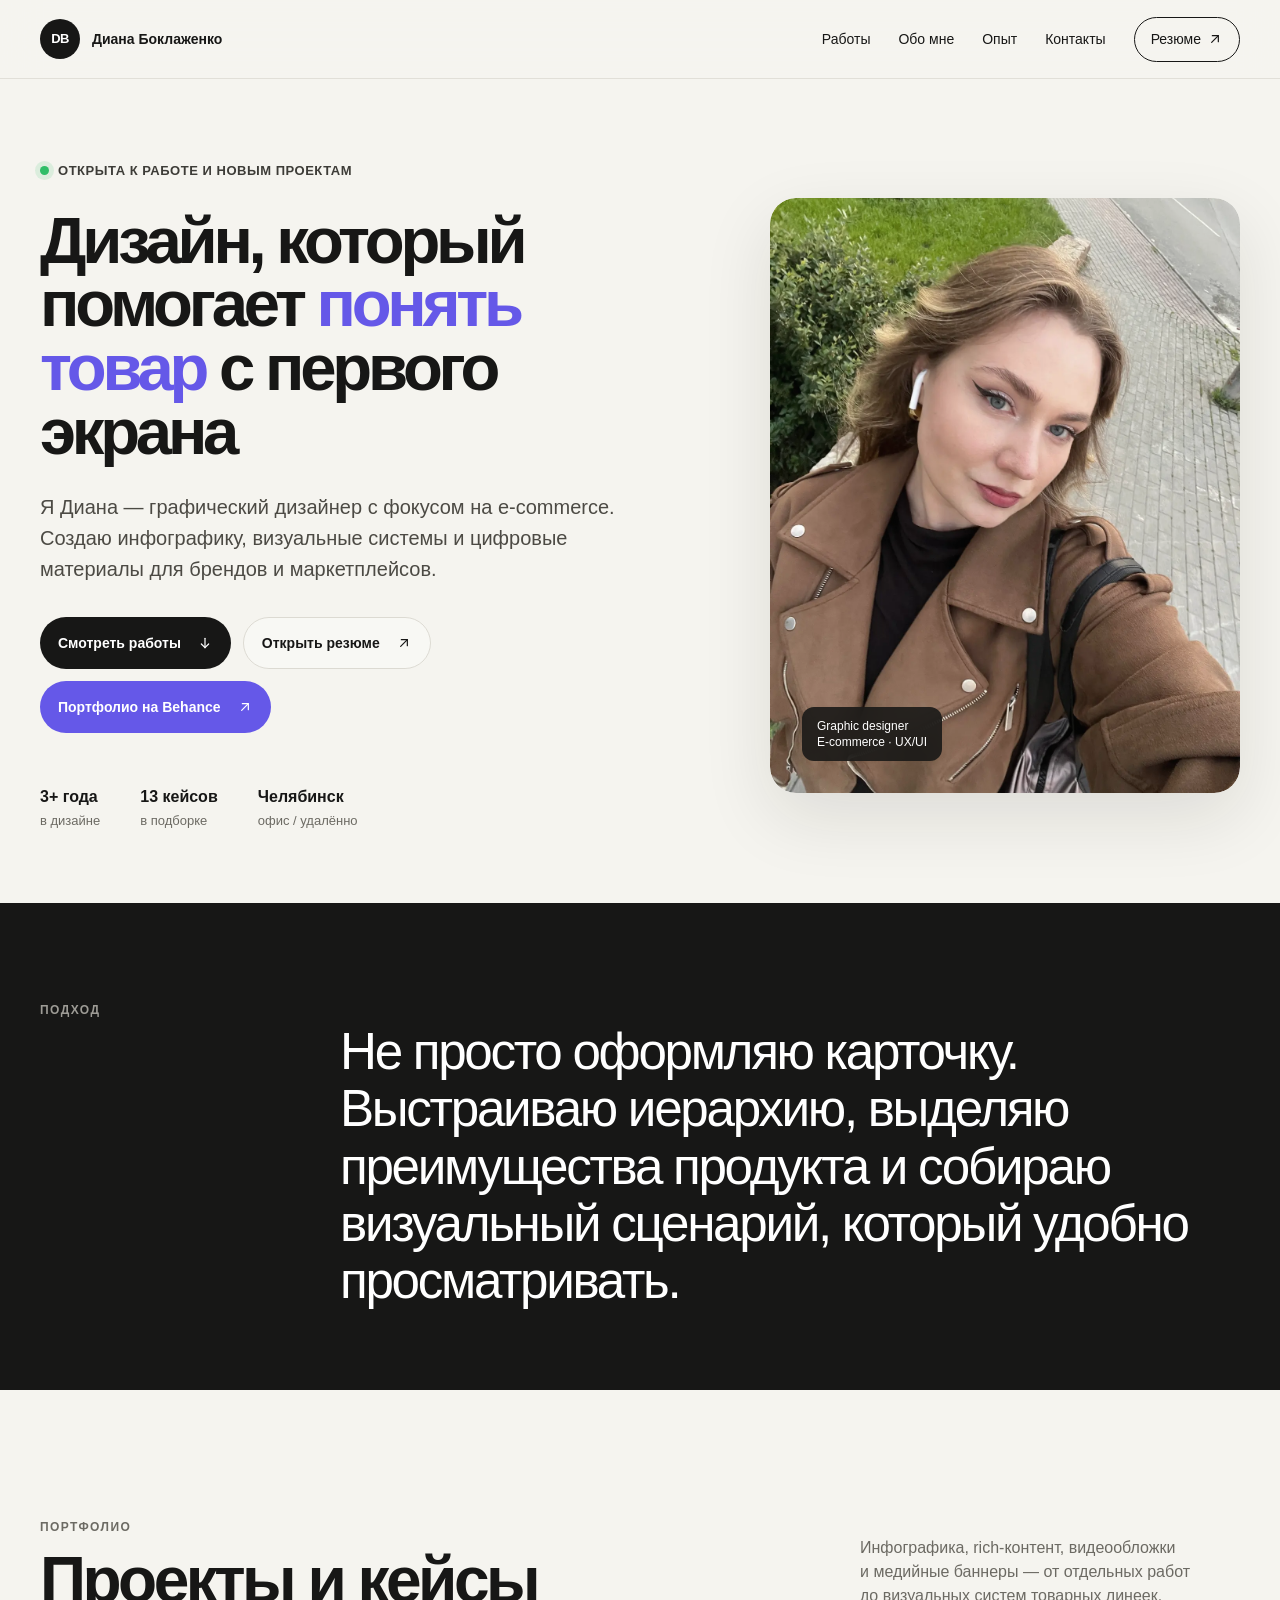
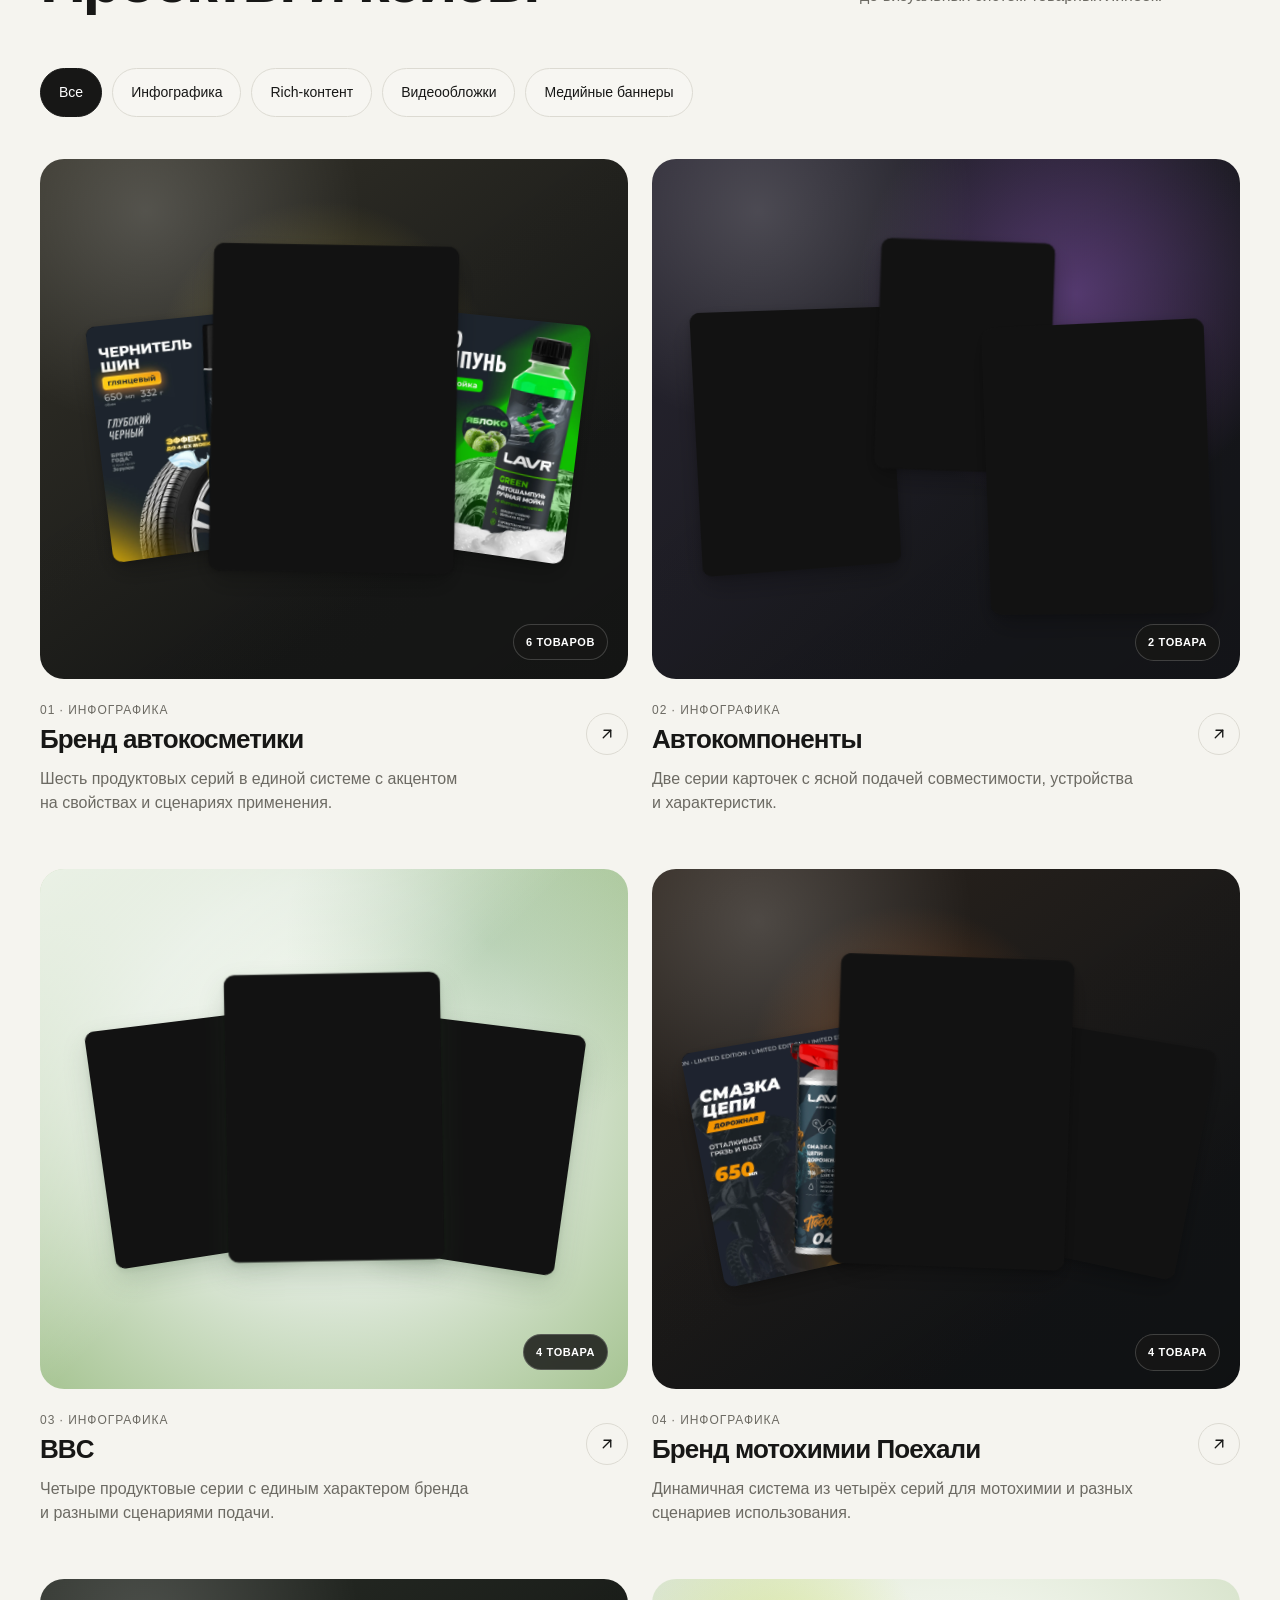
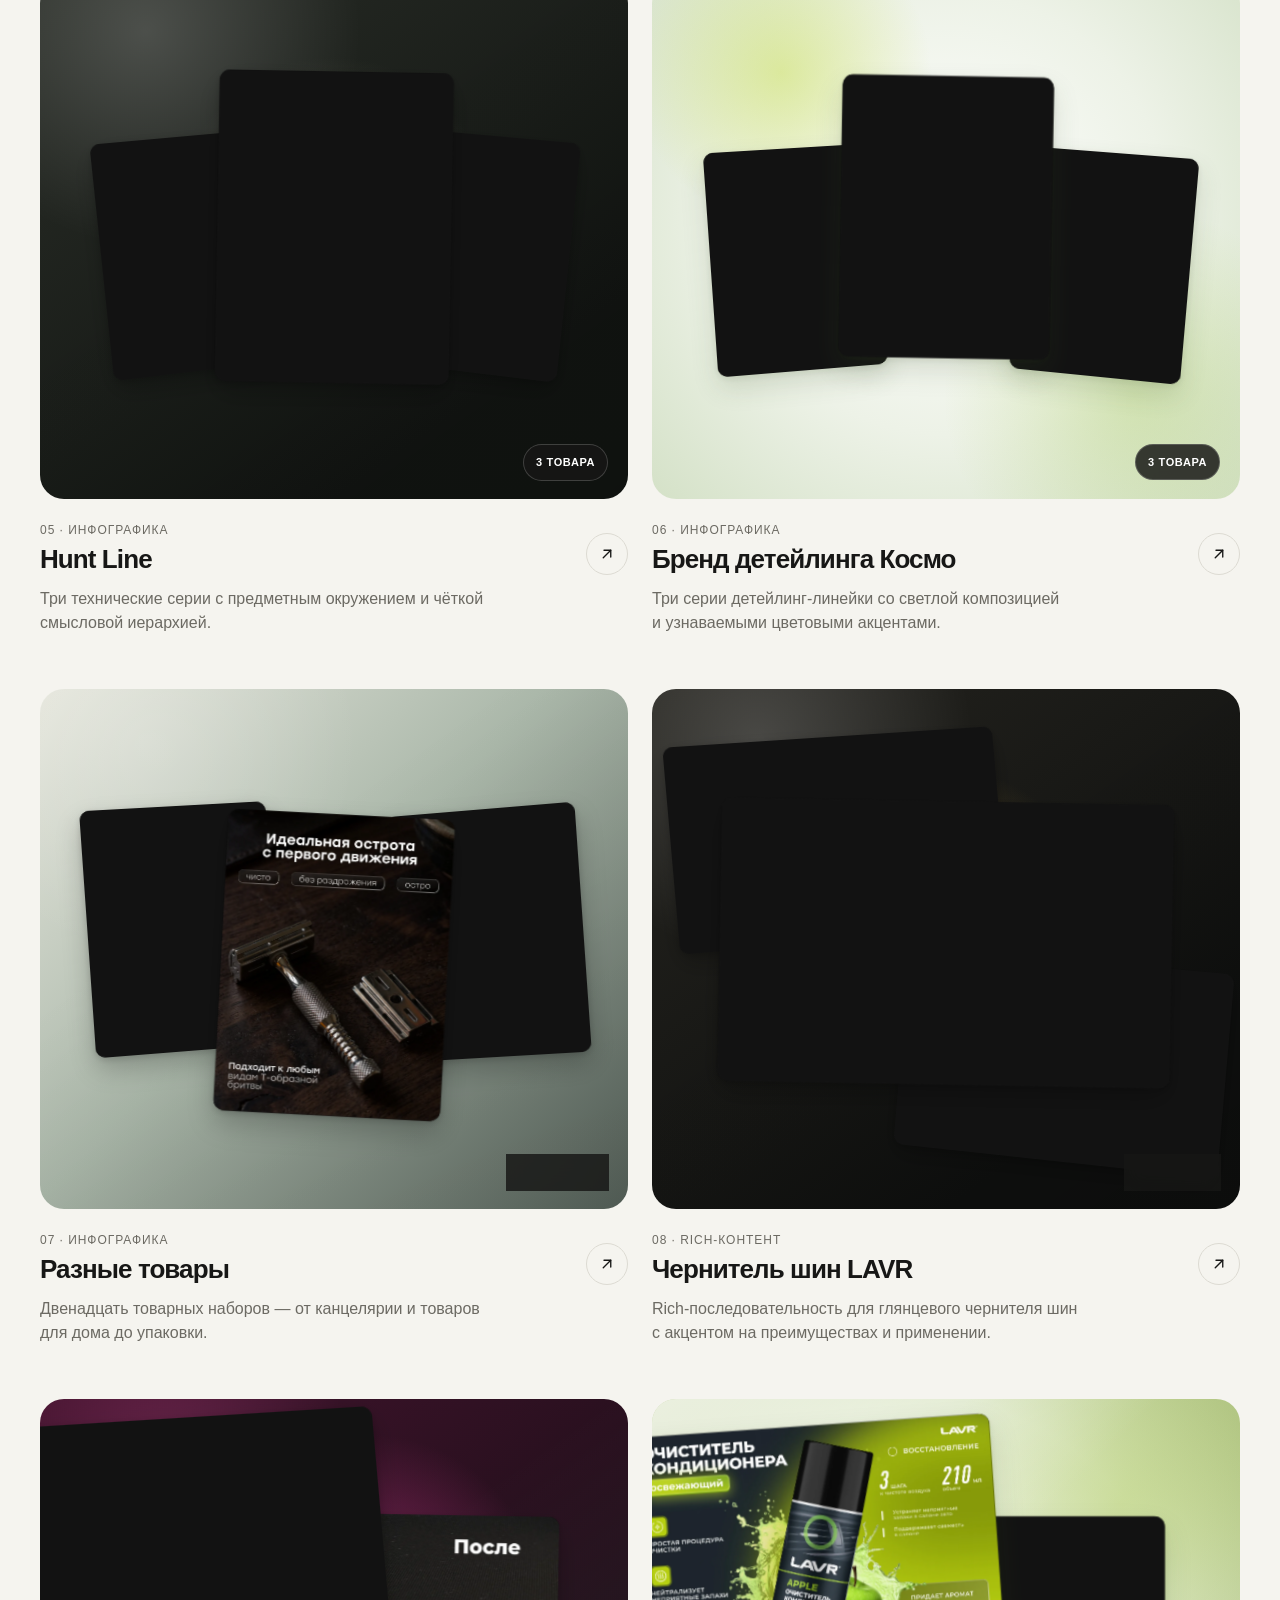
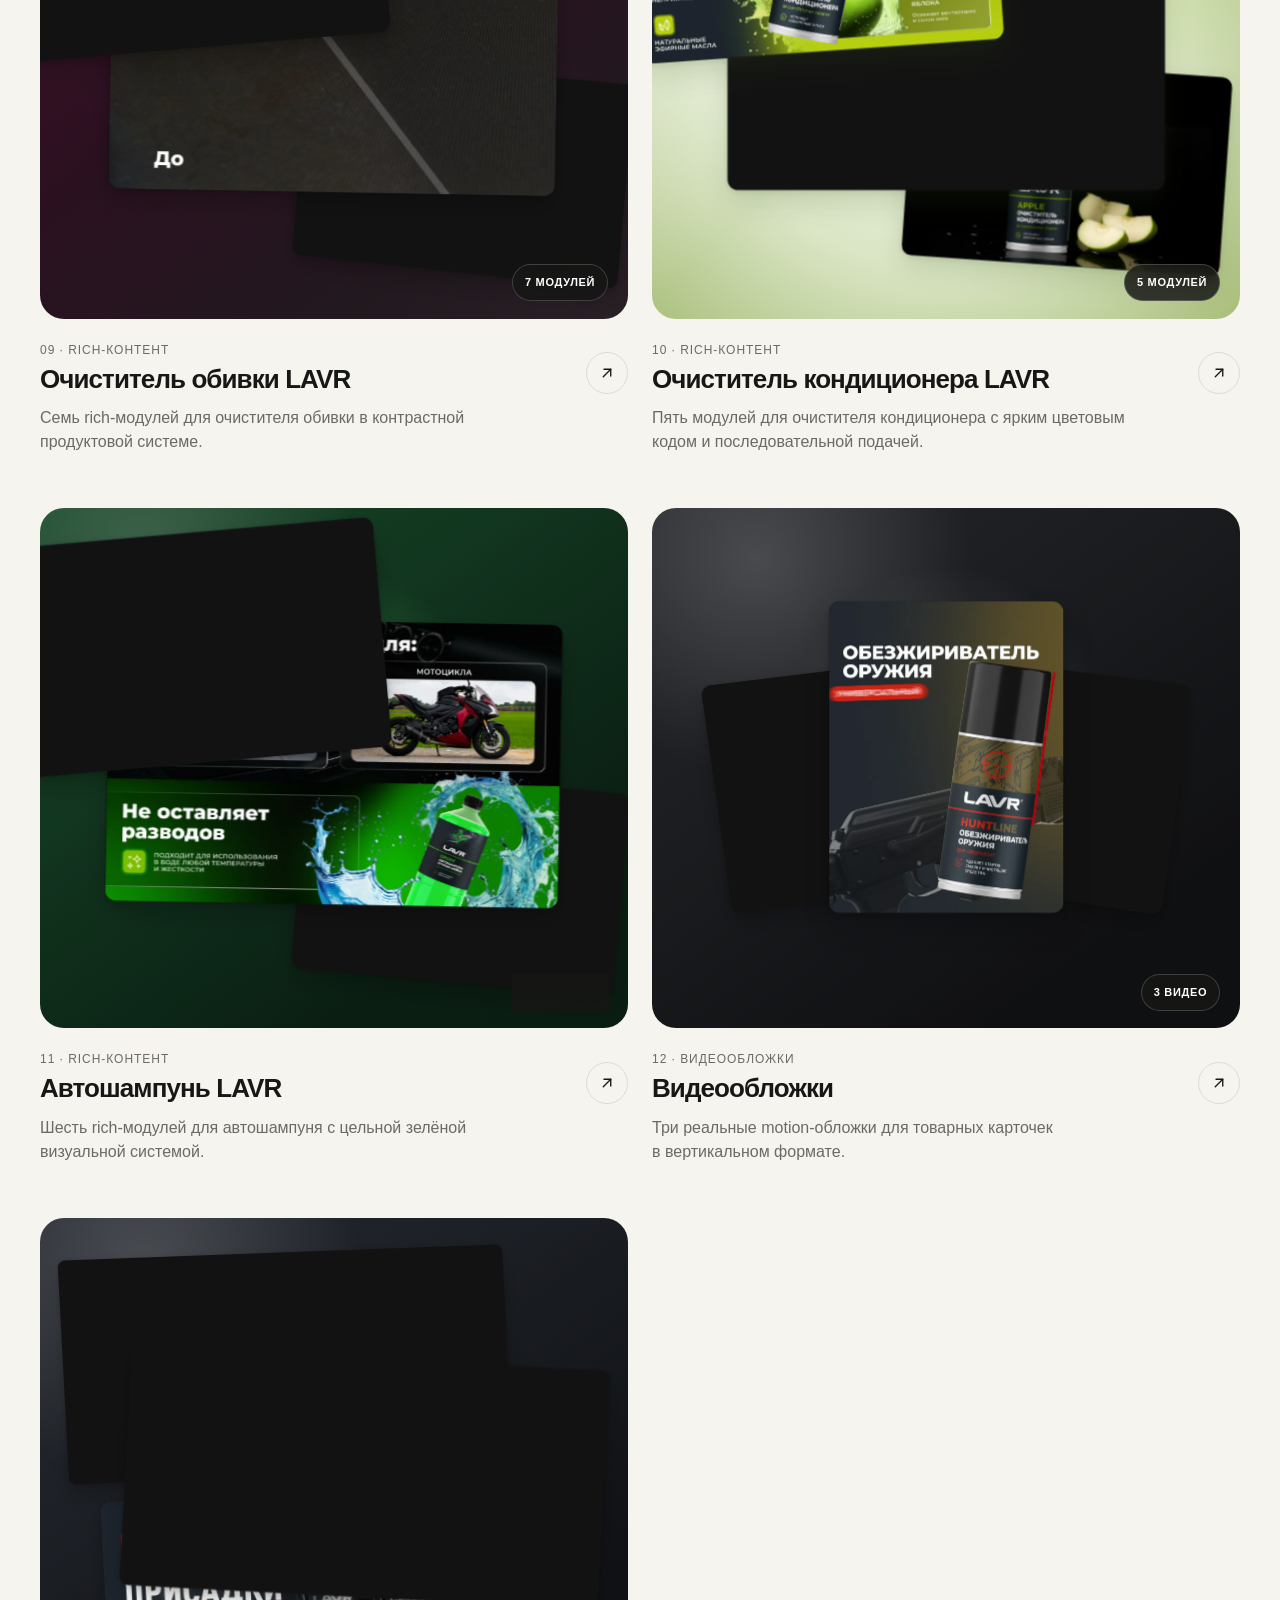
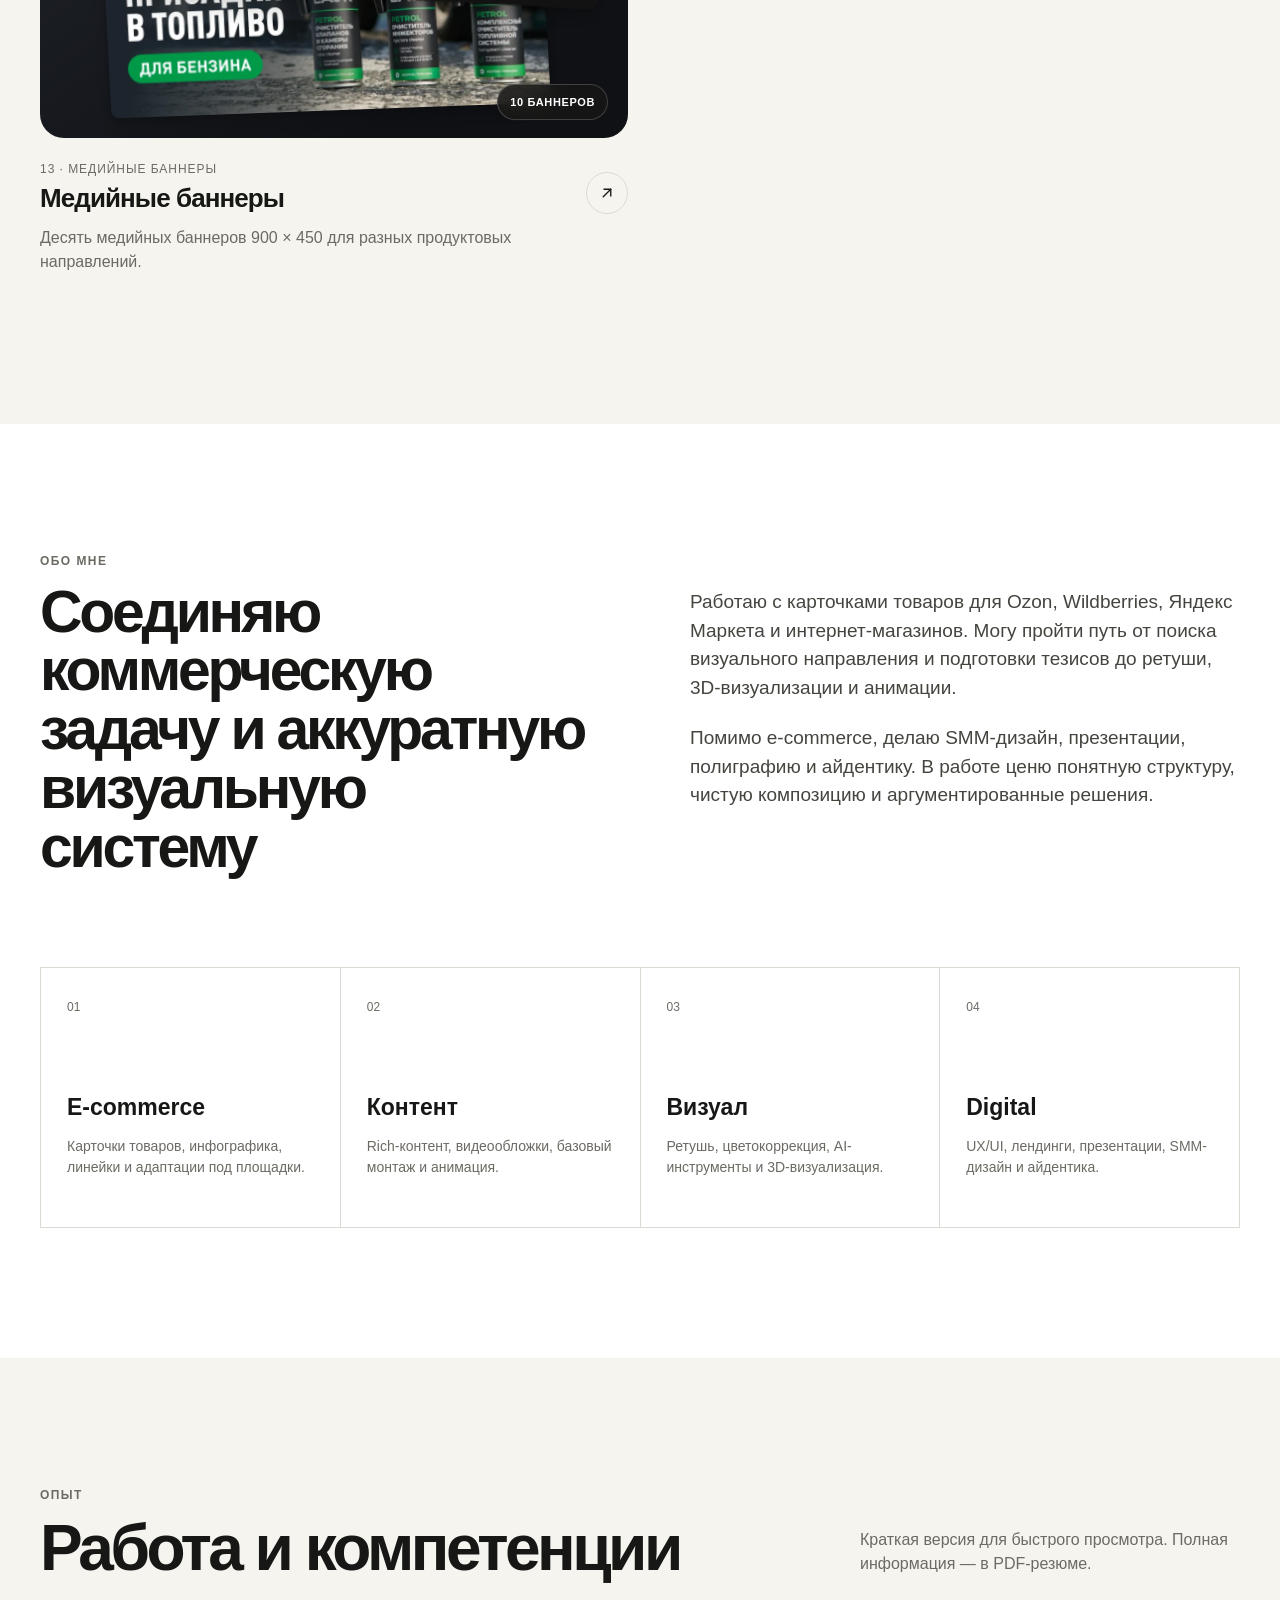
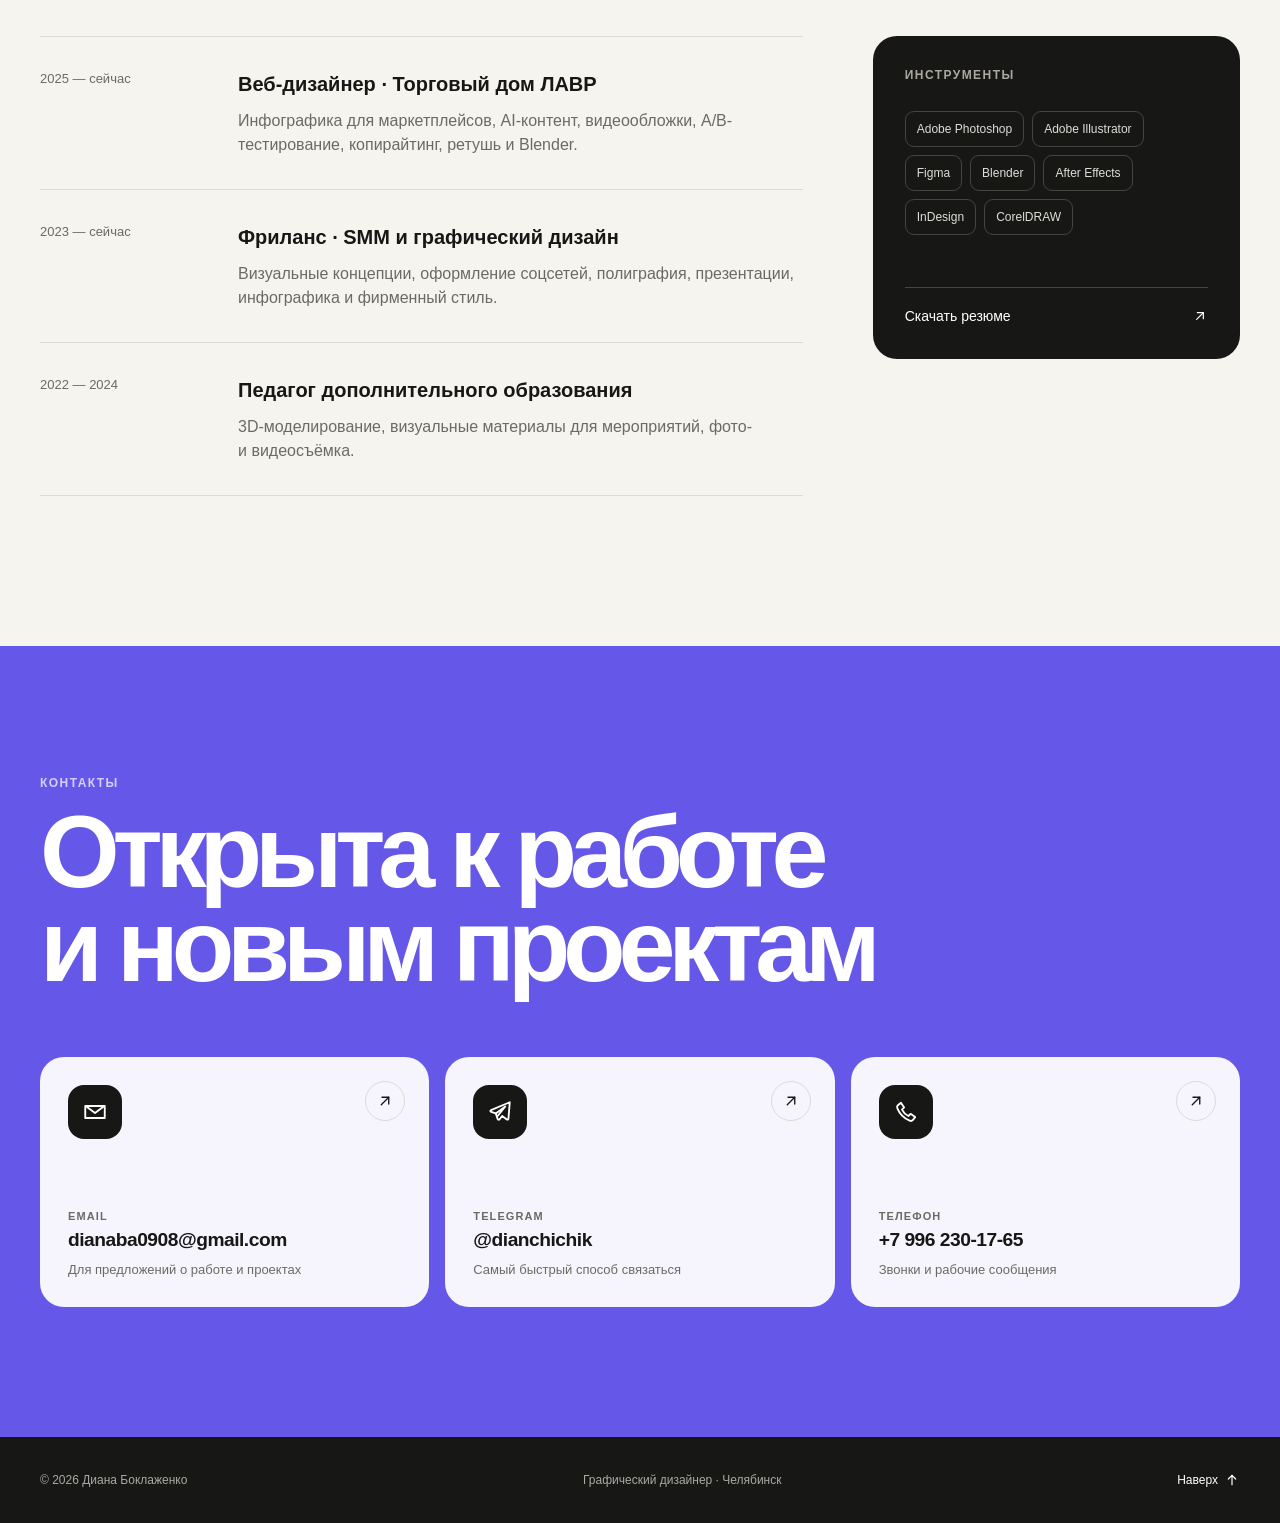
==== commit fe9f56c1: "Checkpoint bidirectional portfolio animations" ====
--- a/index.html
+++ b/index.html
@@ -34,7 +34,7 @@
     "sameAs": ["https://t.me/dianchichik", "https://www.behance.net/d4cc00b0"]
   }
   </script>
-  <link rel="stylesheet" href="styles.css?v=20260817-1">
+  <link rel="stylesheet" href="styles.css?v=20260817-6">
 </head>
 <body>
   <a class="skip-link" href="#content">Перейти к содержимому</a>
@@ -213,6 +213,6 @@
     </div>
   </dialog>
 
-  <script src="script.js?v=20260817-1"></script>
+  <script src="script.js?v=20260817-6"></script>
 </body>
 </html>
--- a/styles.css
+++ b/styles.css
@@ -105,6 +105,10 @@
 .filter-pill:hover { transform: translateY(-2px); border-color: var(--ink); }
 .filter-pill.is-active { color: #fff; background: var(--ink); border-color: var(--ink); }
 .work-grid { position: relative; display: grid; grid-template-columns: repeat(2, 1fr); gap: 54px 24px; }
+.work-grid.is-filter-transitioning { overflow: hidden; }
+.work-grid-transition-layer { position: absolute; z-index: 8; top: 0; left: 0; width: 100%; align-content: start; background: var(--paper); pointer-events: none; will-change: transform; }
+.work-grid-transition-layer.is-entering { z-index: 9; }
+.work-grid-transition-layer .work-card { transition: none !important; }
 .work-card[hidden] { display: none; }
 .work-open { width: 100%; padding: 0; text-align: left; border: 0; background: transparent; cursor: pointer; }
 .work-collage { position: relative; overflow: hidden; height: 520px; border-radius: var(--radius); background: var(--case-bg); isolation: isolate; perspective: 1100px; transition: transform .35s cubic-bezier(.2,.8,.2,1), box-shadow .35s ease; }
@@ -261,13 +265,21 @@
 .dialog-close { flex: 0 0 auto; padding: 11px 15px; border: 1px solid var(--line); border-radius: 100px; background: rgba(255,255,255,.94); cursor: pointer; transition: background .2s, color .2s; }
 .dialog-close:hover { color: #fff; background: var(--ink); }
 .dialog-kicker { color: var(--accent); font-size: 12px; font-weight: 800; letter-spacing: .1em; text-transform: uppercase; }
+.dialog-content { overflow-x: hidden; }
 .dialog-heading { padding-top: 28px; }
 .dialog-content h2 { max-width: 850px; margin: 0 0 18px; font-size: clamp(42px, 6vw, 72px); line-height: .98; letter-spacing: -.055em; }
 .dialog-intro { max-width: 760px; color: var(--muted); font-size: 19px; }
-.case-switcher { display: flex; gap: 9px; margin: 30px 0 10px; padding: 4px 0 10px; overflow-x: auto; scrollbar-width: thin; }
-.case-switcher-pill { flex: 0 0 auto; appearance: none; padding: 11px 16px; border: 1px solid var(--line); border-radius: 100px; background: rgba(255,255,255,.35); cursor: pointer; font-size: 13px; font-weight: 750; white-space: nowrap; transition: background .2s, color .2s, border .2s, transform .2s; }
-.case-switcher-pill:hover { border-color: var(--ink); transform: translateY(-2px); }
-.case-switcher-pill.is-active { color: #fff; background: var(--ink); border-color: var(--ink); }
+.case-variant-navigation { display: grid; grid-template-columns: 46px minmax(130px, auto) 46px; align-items: center; justify-content: start; gap: 14px; margin: 28px 0 4px; }
+.case-variant-label { color: var(--muted); text-align: center; font-size: 13px; font-weight: 750; white-space: nowrap; }
+.case-variant-arrow { width: 46px; height: 46px; display: grid; place-items: center; padding: 0; border: 1px solid var(--line); border-radius: 50%; background: #fff; cursor: pointer; transition: color .2s, background .2s, border-color .2s, transform .2s; }
+.case-variant-arrow .ui-arrow { width: 20px; height: 20px; }
+.case-variant-arrow:not(:disabled):hover { color: #fff; background: var(--ink); border-color: var(--ink); transform: translateY(-2px); }
+.case-variant-arrow:first-child:not(:disabled):hover .ui-arrow { transform: translateX(-3px); }
+.case-variant-arrow:last-child:not(:disabled):hover .ui-arrow { transform: translateX(3px); }
+.case-variant-arrow:disabled { opacity: .35; cursor: not-allowed; }
+.case-variant-viewport { overflow: hidden; min-width: 0; }
+.case-variant-track { display: flex; align-items: flex-start; min-width: 0; }
+.case-variant-content { flex: 0 0 100%; min-width: 0; }
 .dialog-details { display: grid; grid-template-columns: repeat(3, 1fr); gap: 24px; margin: 32px 0; padding: 28px 0; border-top: 1px solid var(--line); border-bottom: 1px solid var(--line); }
 .dialog-details span { display: block; margin-bottom: 8px; color: var(--muted); font-size: 11px; text-transform: uppercase; letter-spacing: .08em; }
 .dialog-gallery { overflow: hidden; display: grid; grid-template-columns: 1fr; align-items: start; gap: 2px; border: 1px solid var(--line); border-radius: 20px; background: #fff; }
@@ -283,13 +295,12 @@
   .dialog-gallery-infographic img { max-height: calc(100dvh - 64px); }
 }
 
-.dialog-content-transition-layer { position: absolute; z-index: 5; pointer-events: none; }
 .case-dialog.is-opening .dialog-heading,
-.case-dialog.is-opening .case-switcher,
+.case-dialog.is-opening .case-variant-navigation,
 .case-dialog.is-opening .dialog-details,
 .case-dialog.is-opening .dialog-gallery { opacity: 0; animation: dialog-content-in 360ms cubic-bezier(.22,.75,.22,1) forwards; }
 .case-dialog.is-opening .dialog-heading { animation-delay: 35ms; }
-.case-dialog.is-opening .case-switcher { animation-delay: 70ms; }
+.case-dialog.is-opening .case-variant-navigation { animation-delay: 70ms; }
 .case-dialog.is-opening .dialog-details { animation-delay: 105ms; }
 .case-dialog.is-opening .dialog-gallery { animation-delay: 140ms; }
 
@@ -313,7 +324,6 @@
 .js .reveal.reveal-emphasis { transform: translateY(20px); transition-duration: 650ms; }
 .reveal.is-visible { opacity: 1; transform: translateY(0); }
 .js .reveal:not(.is-visible) { will-change: opacity, transform; }
-.js .work-card.is-filter-revealing { transition: none; }
 .contact-card.reveal.is-visible:hover { transform: translateY(-6px); }
 
 @media (max-width: 1024px) {
@@ -383,9 +393,8 @@
   .dialog-heading { padding-top: 18px; }
   .dialog-content h2 { margin-bottom: 14px; font-size: clamp(36px, 11.5vw, 48px); }
   .dialog-intro { font-size: 16px; }
-  .case-switcher { margin-right: -16px; padding-right: 16px; scrollbar-width: none; }
-  .case-switcher::-webkit-scrollbar { display: none; }
-  .case-switcher-pill { padding: 10px 14px; }
+  .case-variant-navigation { grid-template-columns: 44px minmax(120px, auto) 44px; gap: 10px; }
+  .case-variant-arrow { width: 44px; height: 44px; }
   .dialog-details { grid-template-columns: 1fr; gap: 20px; }
   .dialog-gallery { border-radius: 14px; }
   .dialog-gallery-infographic { gap: 8px; padding: 8px; }
@@ -408,7 +417,7 @@
   .status-dot { animation: none; }
   .cover-stage { --tilt-x: 0deg !important; --tilt-y: 0deg !important; }
   .cover-panel { --pointer-x: 0px !important; --pointer-y: 0px !important; }
-  .work-open:hover .work-collage, .button:hover, .filter-pill:hover, .contact-card.reveal.is-visible:hover, .case-switcher-pill:hover { transform: none; }
+  .work-open:hover .work-collage, .button:hover, .filter-pill:hover, .contact-card.reveal.is-visible:hover, .case-variant-arrow:not(:disabled):hover { transform: none; }
   .work-open:hover .cover-panel { transform: translate(-50%,-50%) translate3d(var(--x),var(--y),var(--z)) rotate(var(--rotation)) rotateY(var(--turn)); }
   .ui-arrow { transform: none !important; }
 }
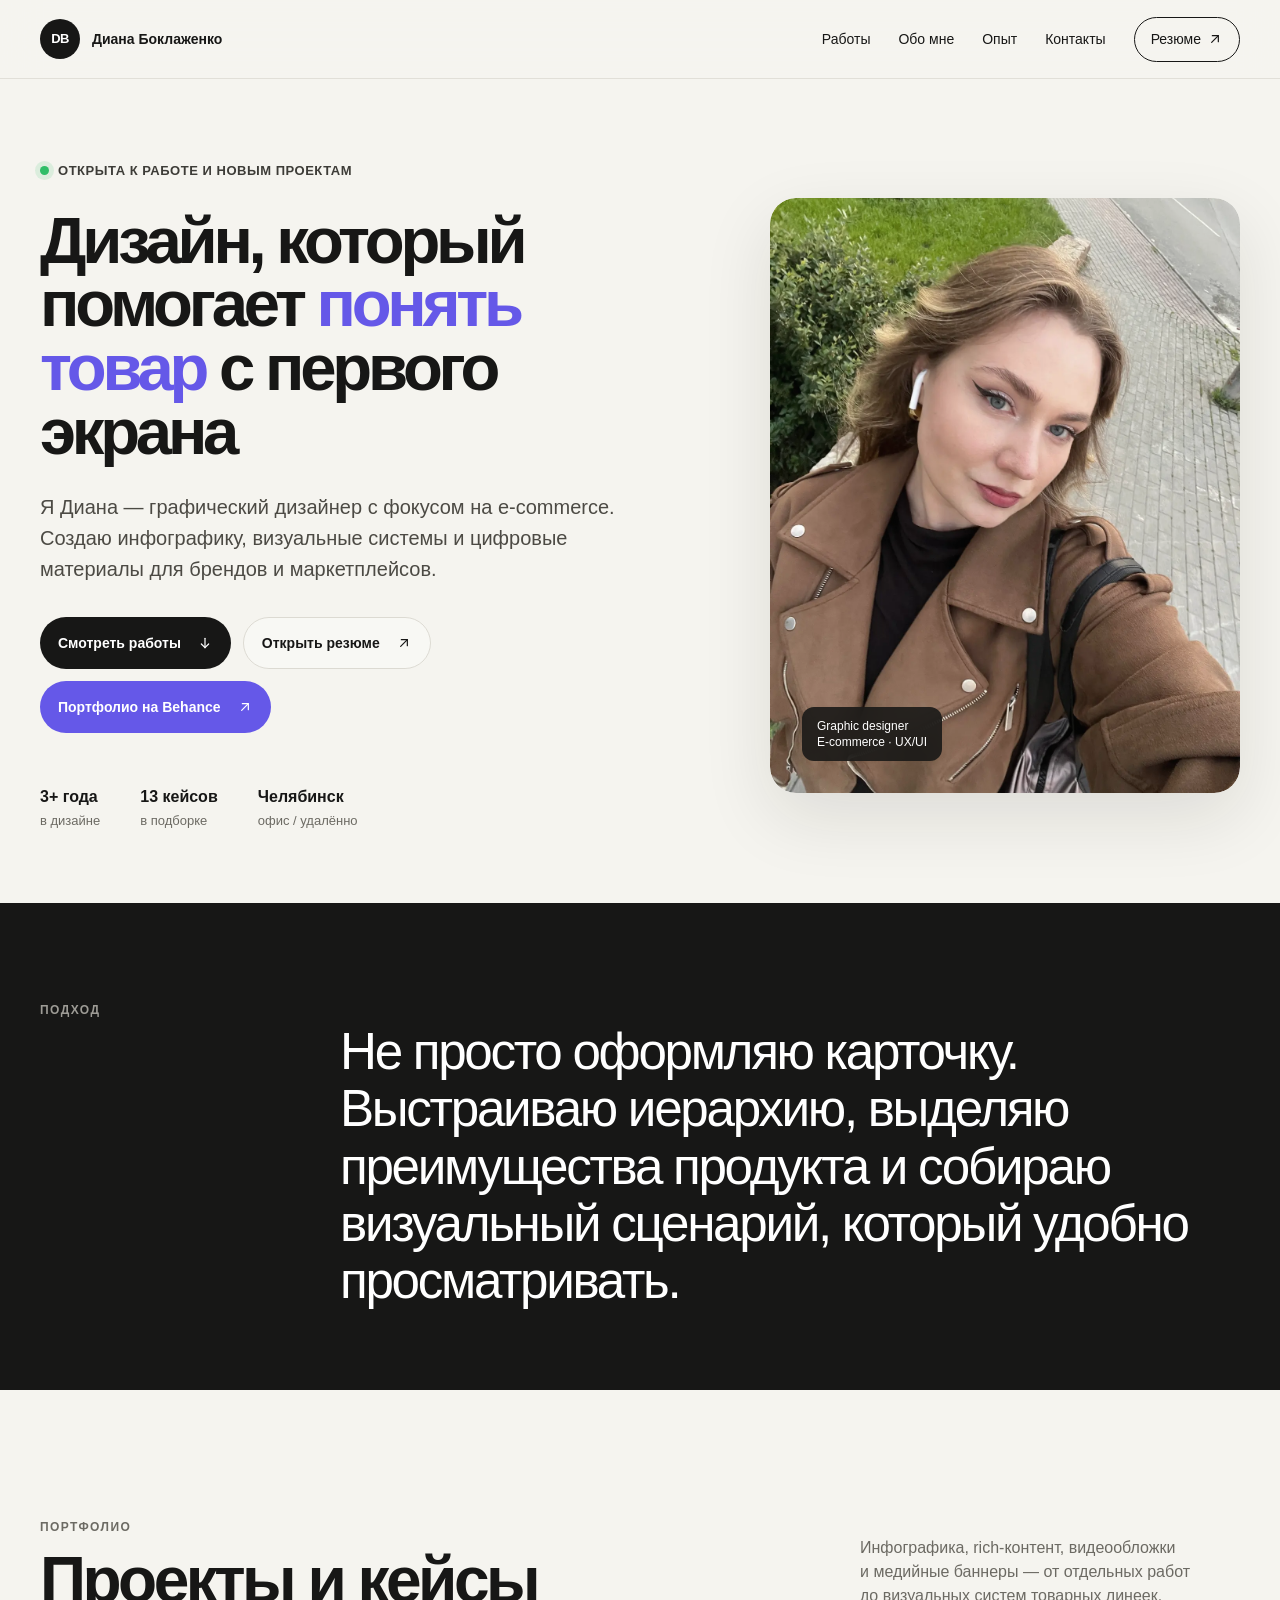
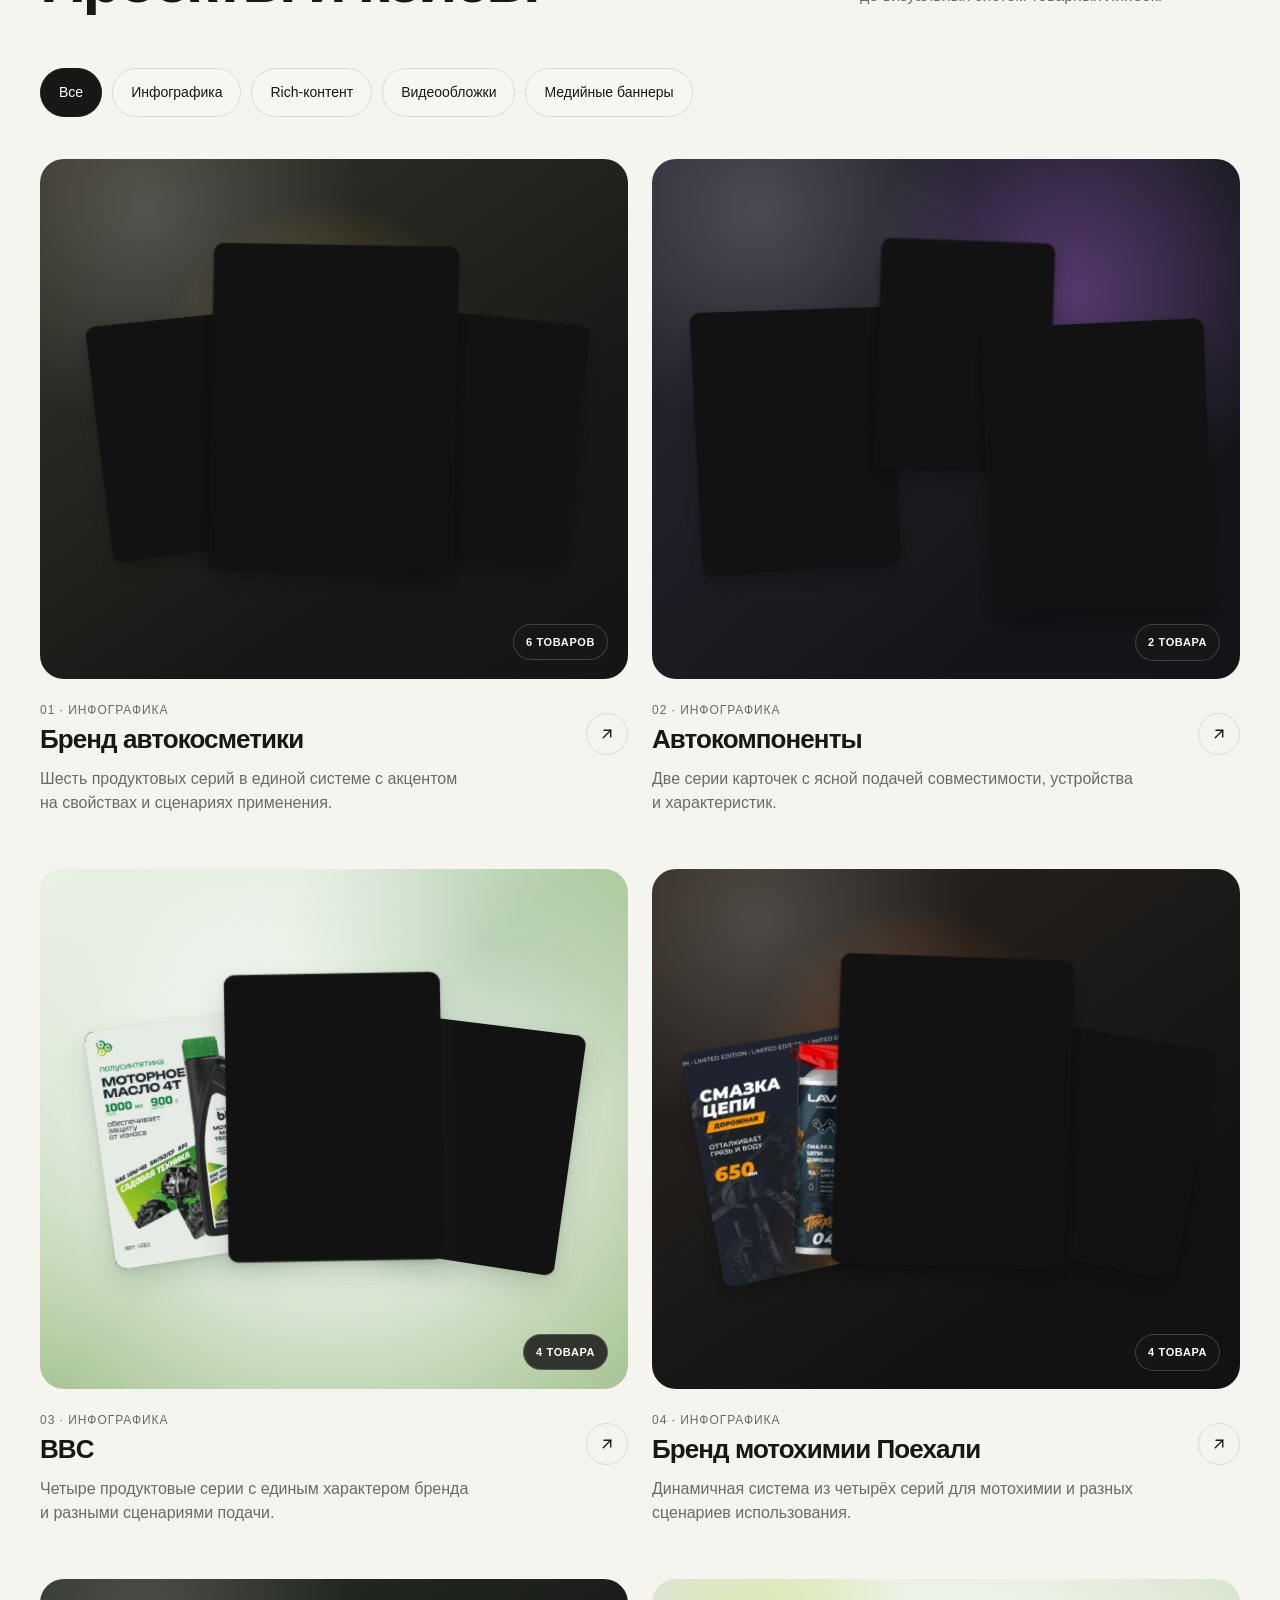
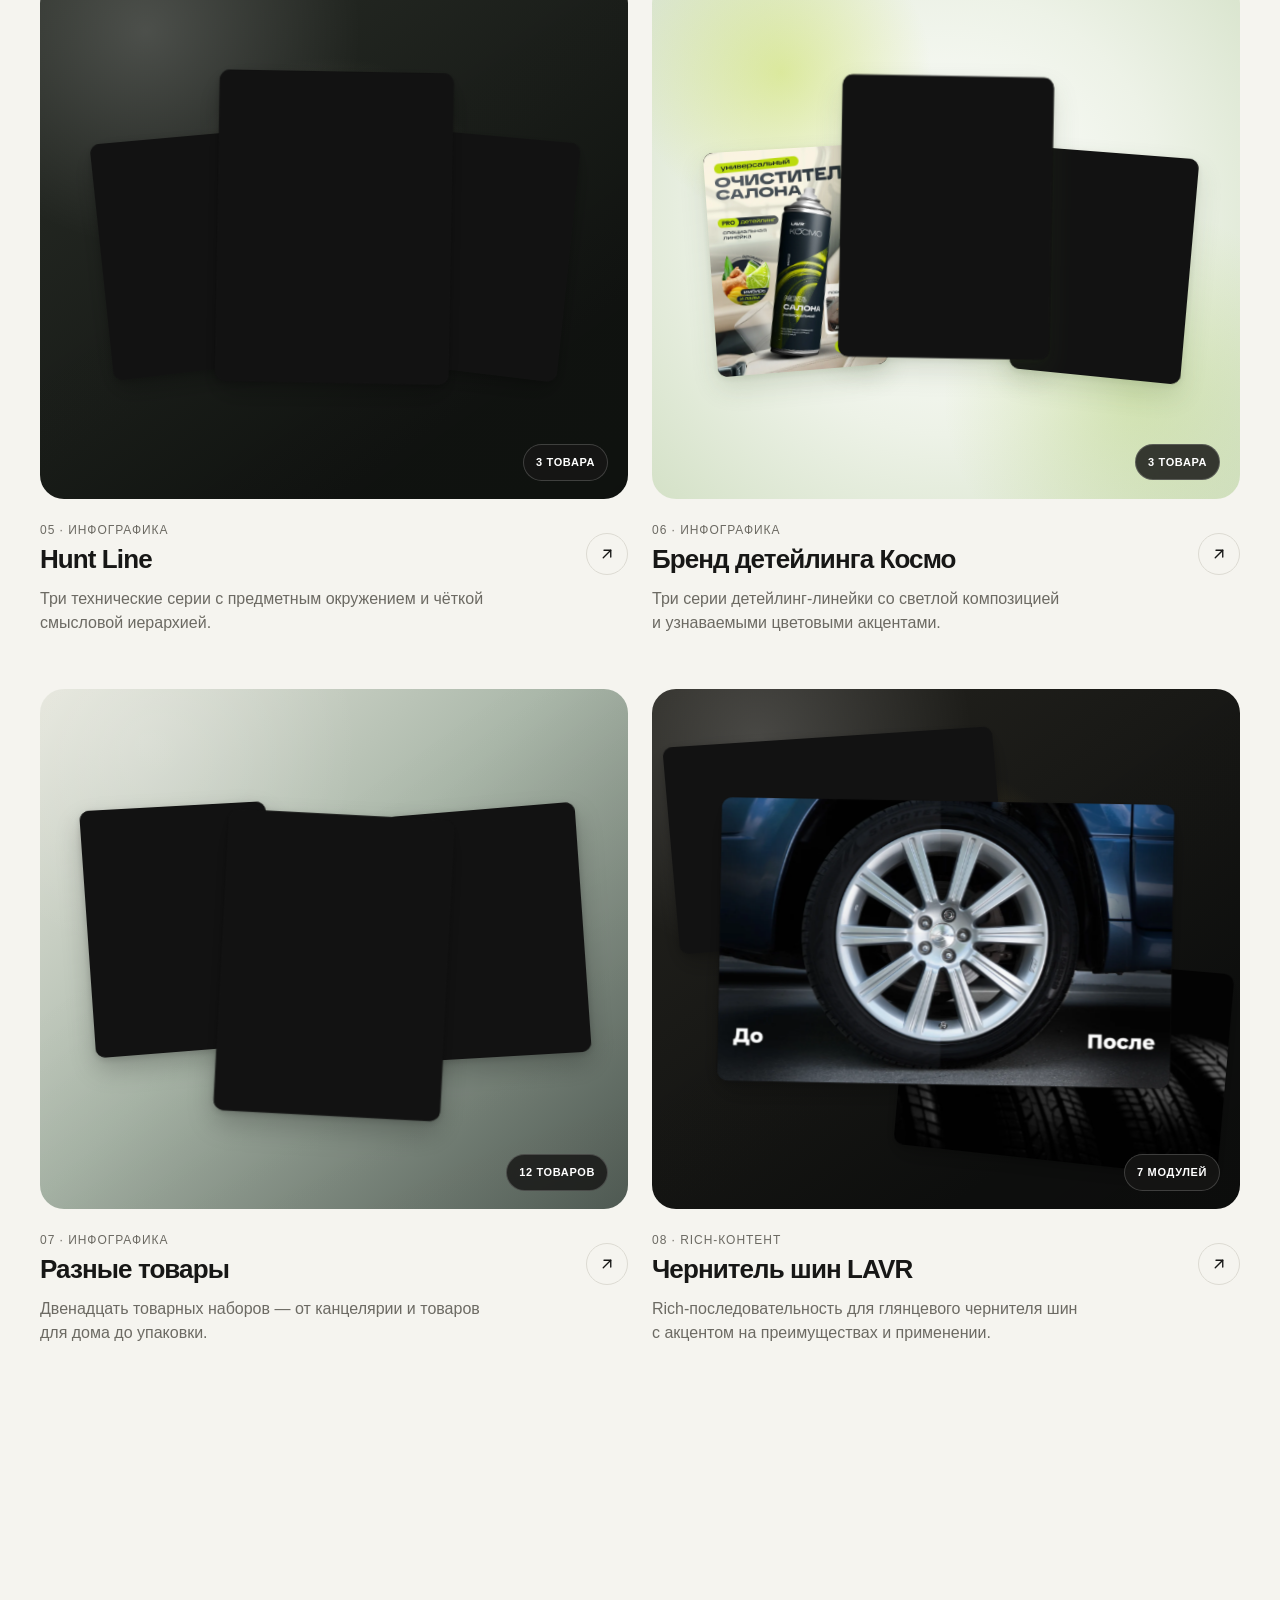
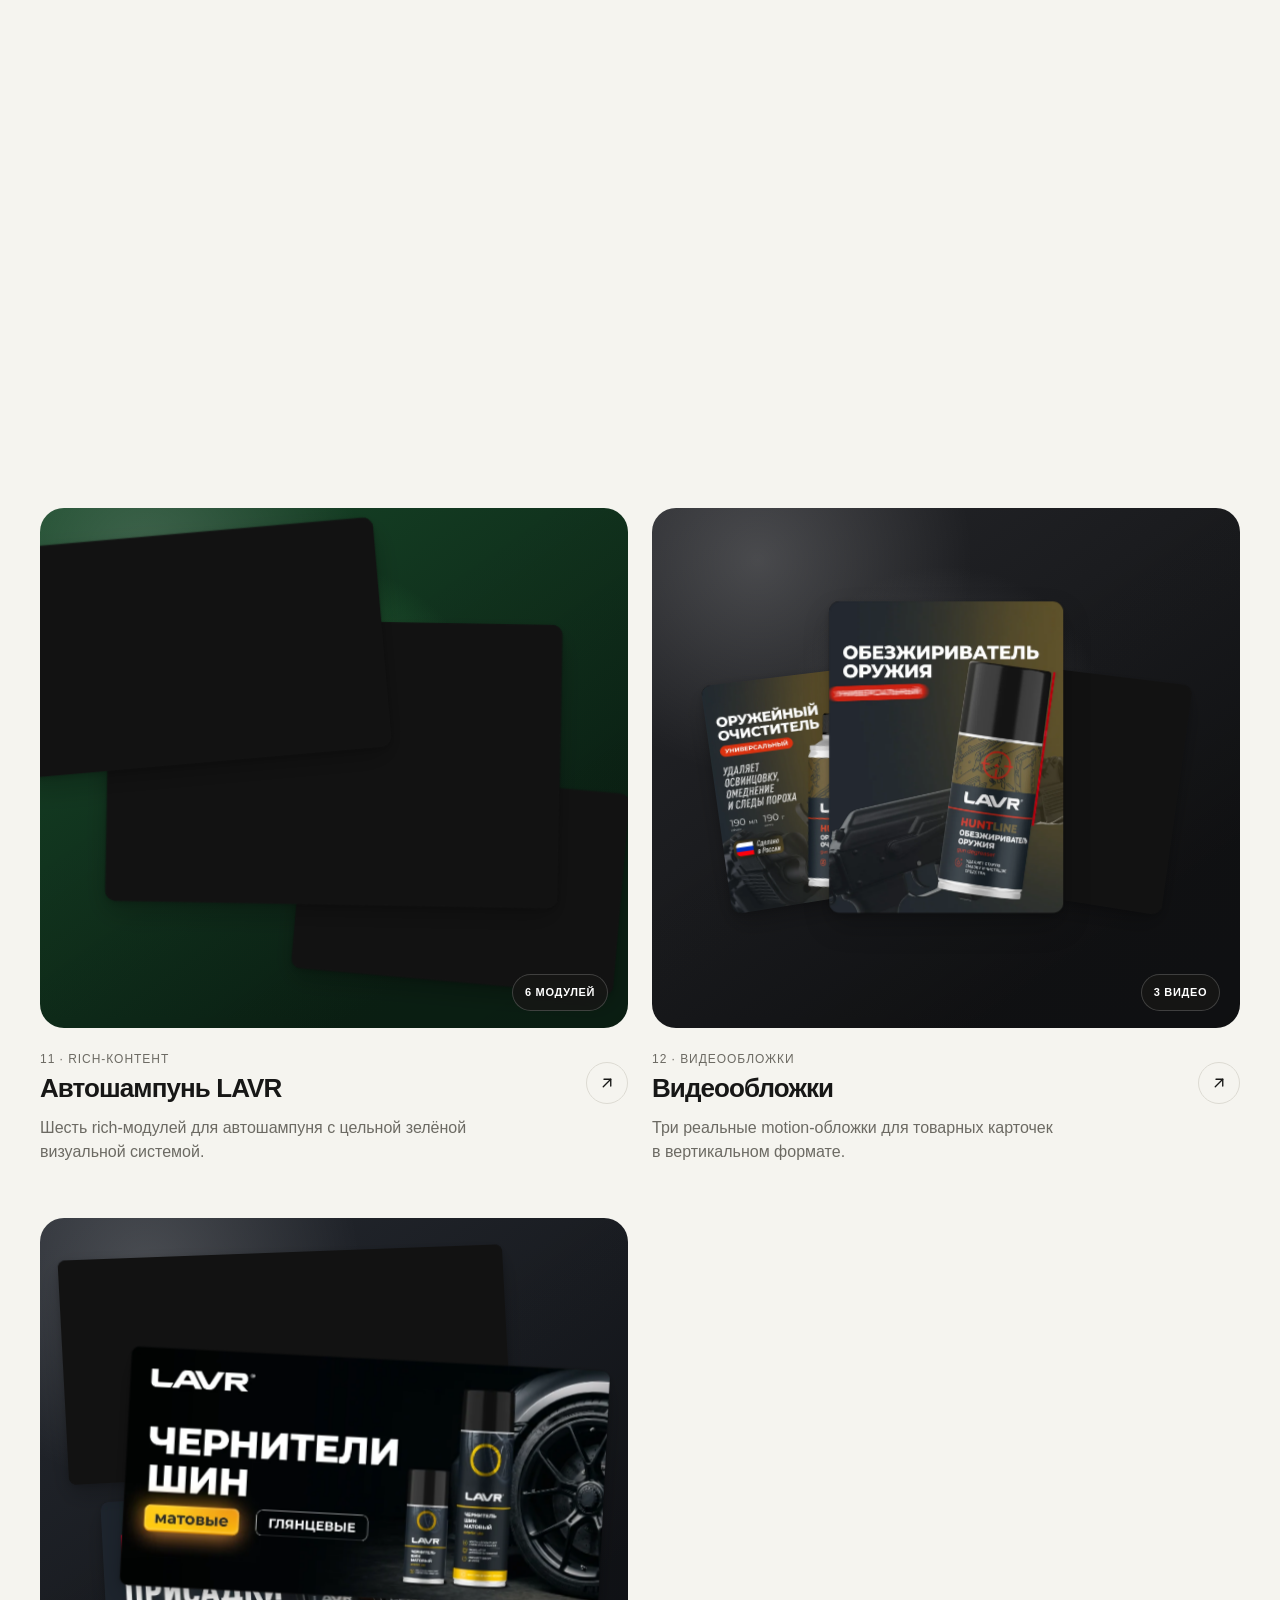
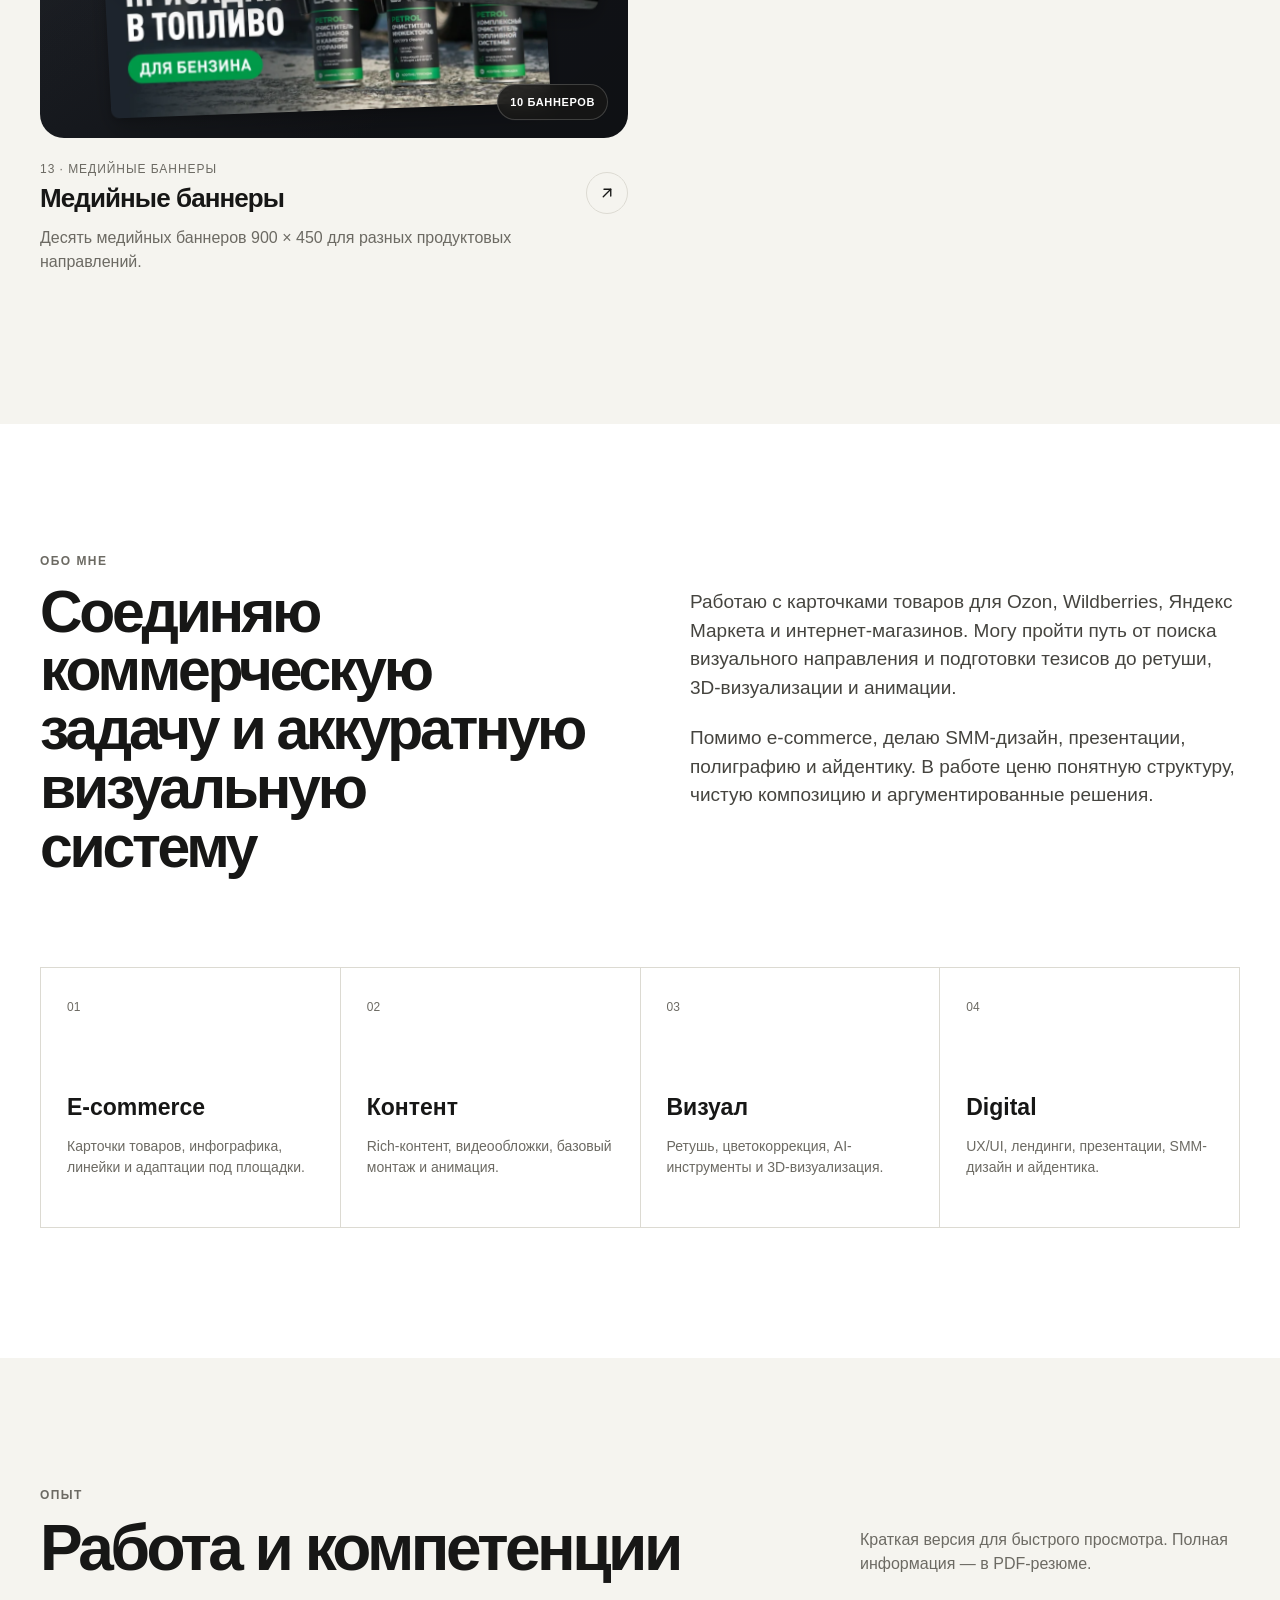
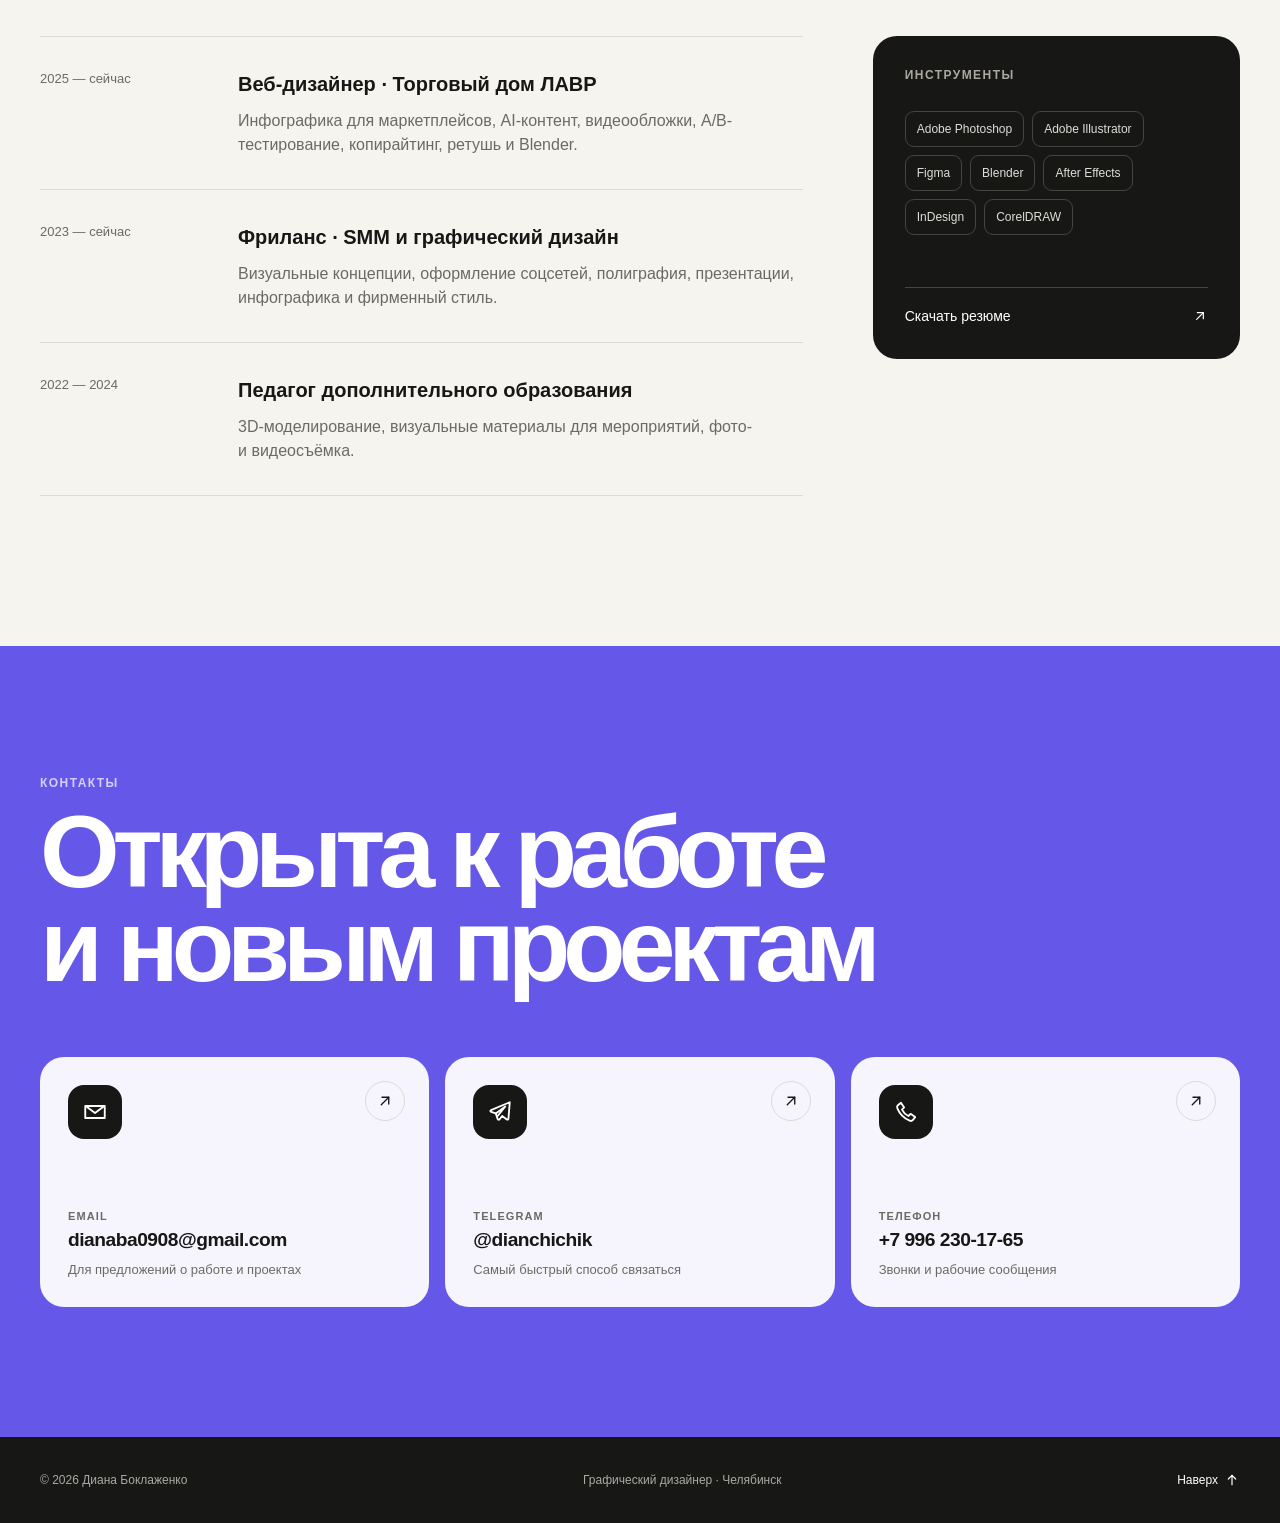
==== commit 4f2629f6: "checkpoint: optimize animation transitions" ====
--- a/index.html
+++ b/index.html
@@ -34,7 +34,7 @@
     "sameAs": ["https://t.me/dianchichik", "https://www.behance.net/d4cc00b0"]
   }
   </script>
-  <link rel="stylesheet" href="styles.css?v=20260817-6">
+  <link rel="stylesheet" href="styles.css?v=20260817-7">
 </head>
 <body>
   <a class="skip-link" href="#content">Перейти к содержимому</a>
@@ -213,6 +213,6 @@
     </div>
   </dialog>
 
-  <script src="script.js?v=20260817-6"></script>
+  <script src="script.js?v=20260817-7"></script>
 </body>
 </html>
--- a/styles.css
+++ b/styles.css
@@ -106,9 +106,11 @@
 .filter-pill.is-active { color: #fff; background: var(--ink); border-color: var(--ink); }
 .work-grid { position: relative; display: grid; grid-template-columns: repeat(2, 1fr); gap: 54px 24px; }
 .work-grid.is-filter-transitioning { overflow: hidden; }
-.work-grid-transition-layer { position: absolute; z-index: 8; top: 0; left: 0; width: 100%; align-content: start; background: var(--paper); pointer-events: none; will-change: transform; }
-.work-grid-transition-layer.is-entering { z-index: 9; }
+.work-grid-transition-layer { position: absolute; z-index: 9; top: 0; left: 0; width: 100%; align-content: start; contain: layout paint style; overflow: hidden; background: var(--paper); pointer-events: none; will-change: transform; }
 .work-grid-transition-layer .work-card { transition: none !important; }
+@supports (overflow: clip) {
+  .work-grid.is-filter-transitioning, .work-grid-transition-layer { overflow: clip; }
+}
 .work-card[hidden] { display: none; }
 .work-open { width: 100%; padding: 0; text-align: left; border: 0; background: transparent; cursor: pointer; }
 .work-collage { position: relative; overflow: hidden; height: 520px; border-radius: var(--radius); background: var(--case-bg); isolation: isolate; perspective: 1100px; transition: transform .35s cubic-bezier(.2,.8,.2,1), box-shadow .35s ease; }
@@ -277,7 +279,8 @@
 .case-variant-arrow:first-child:not(:disabled):hover .ui-arrow { transform: translateX(-3px); }
 .case-variant-arrow:last-child:not(:disabled):hover .ui-arrow { transform: translateX(3px); }
 .case-variant-arrow:disabled { opacity: .35; cursor: not-allowed; }
-.case-variant-viewport { overflow: hidden; min-width: 0; }
+.case-variant-navigation.is-busy .case-variant-arrow:not(:disabled) { border-color: var(--accent); cursor: progress; }
+.case-variant-viewport { overflow: hidden; min-width: 0; contain: paint; }
 .case-variant-track { display: flex; align-items: flex-start; min-width: 0; }
 .case-variant-content { flex: 0 0 100%; min-width: 0; }
 .dialog-details { display: grid; grid-template-columns: repeat(3, 1fr); gap: 24px; margin: 32px 0; padding: 28px 0; border-top: 1px solid var(--line); border-bottom: 1px solid var(--line); }
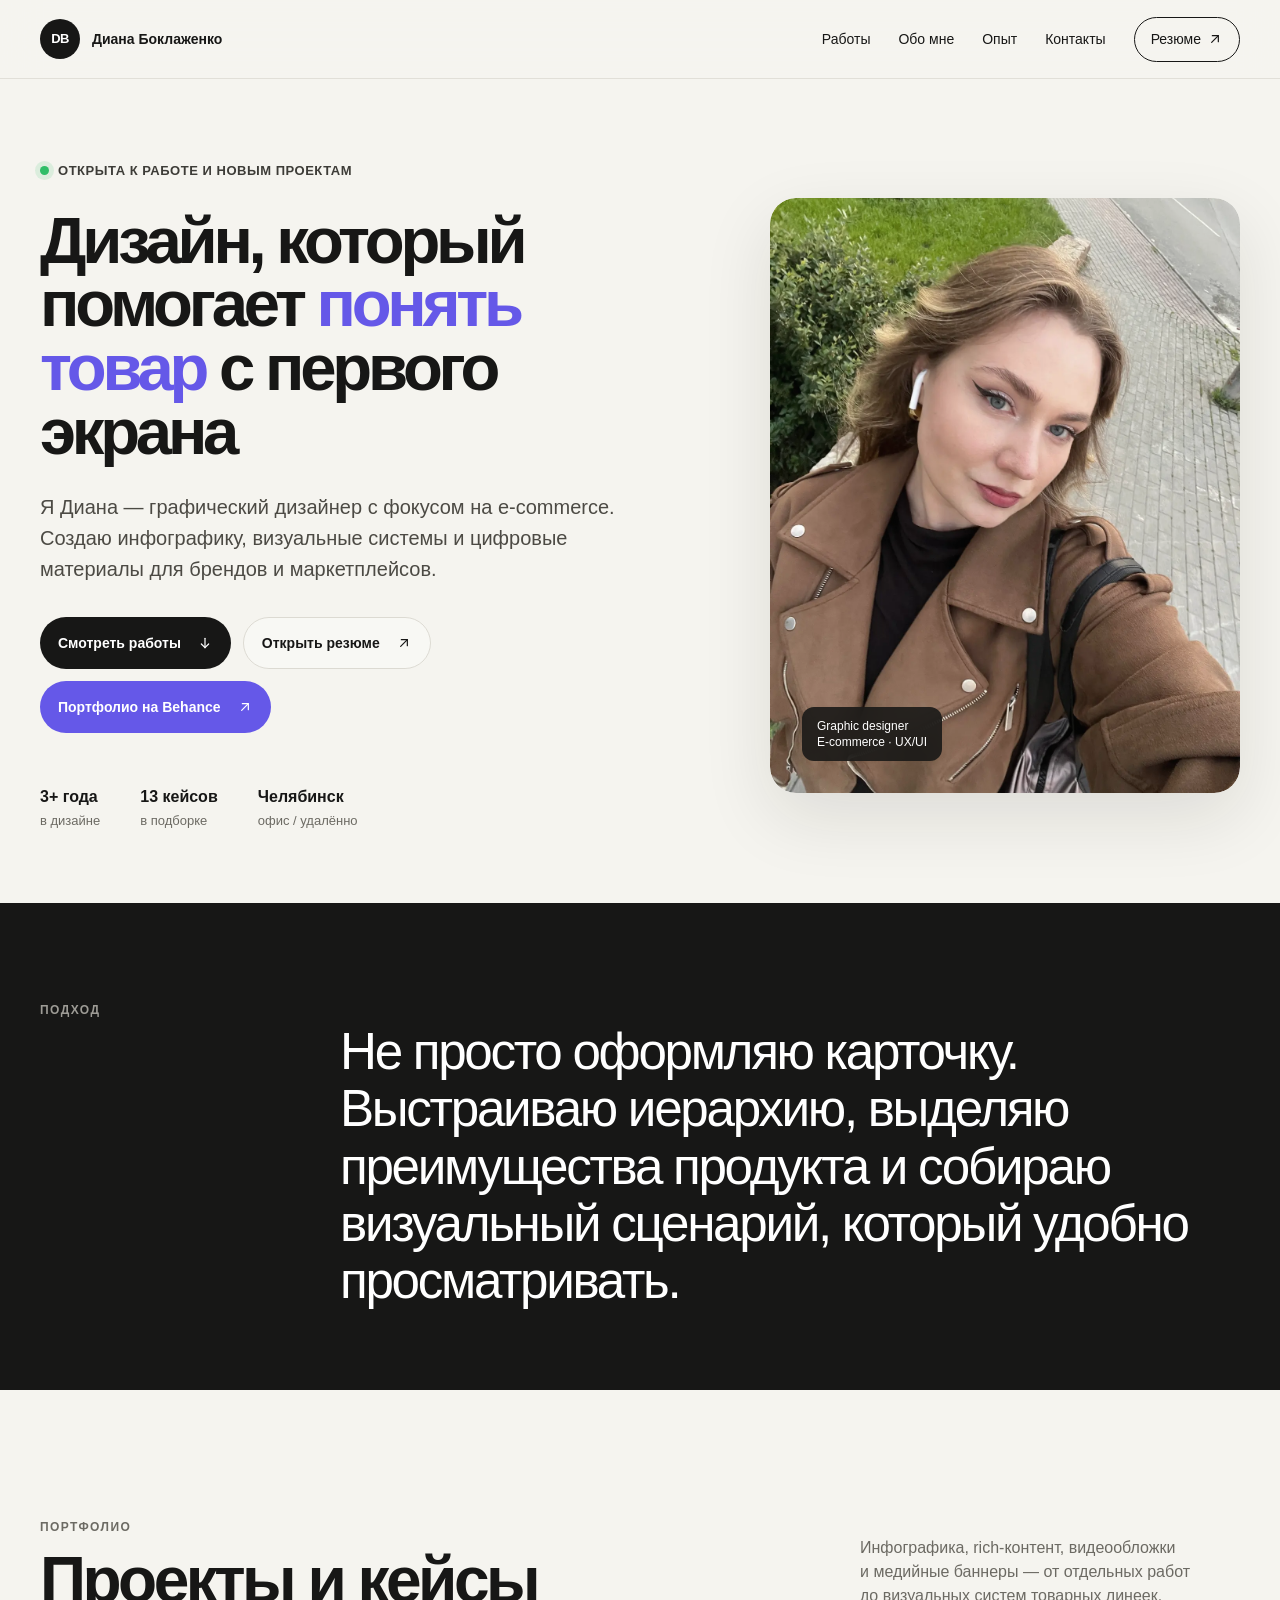
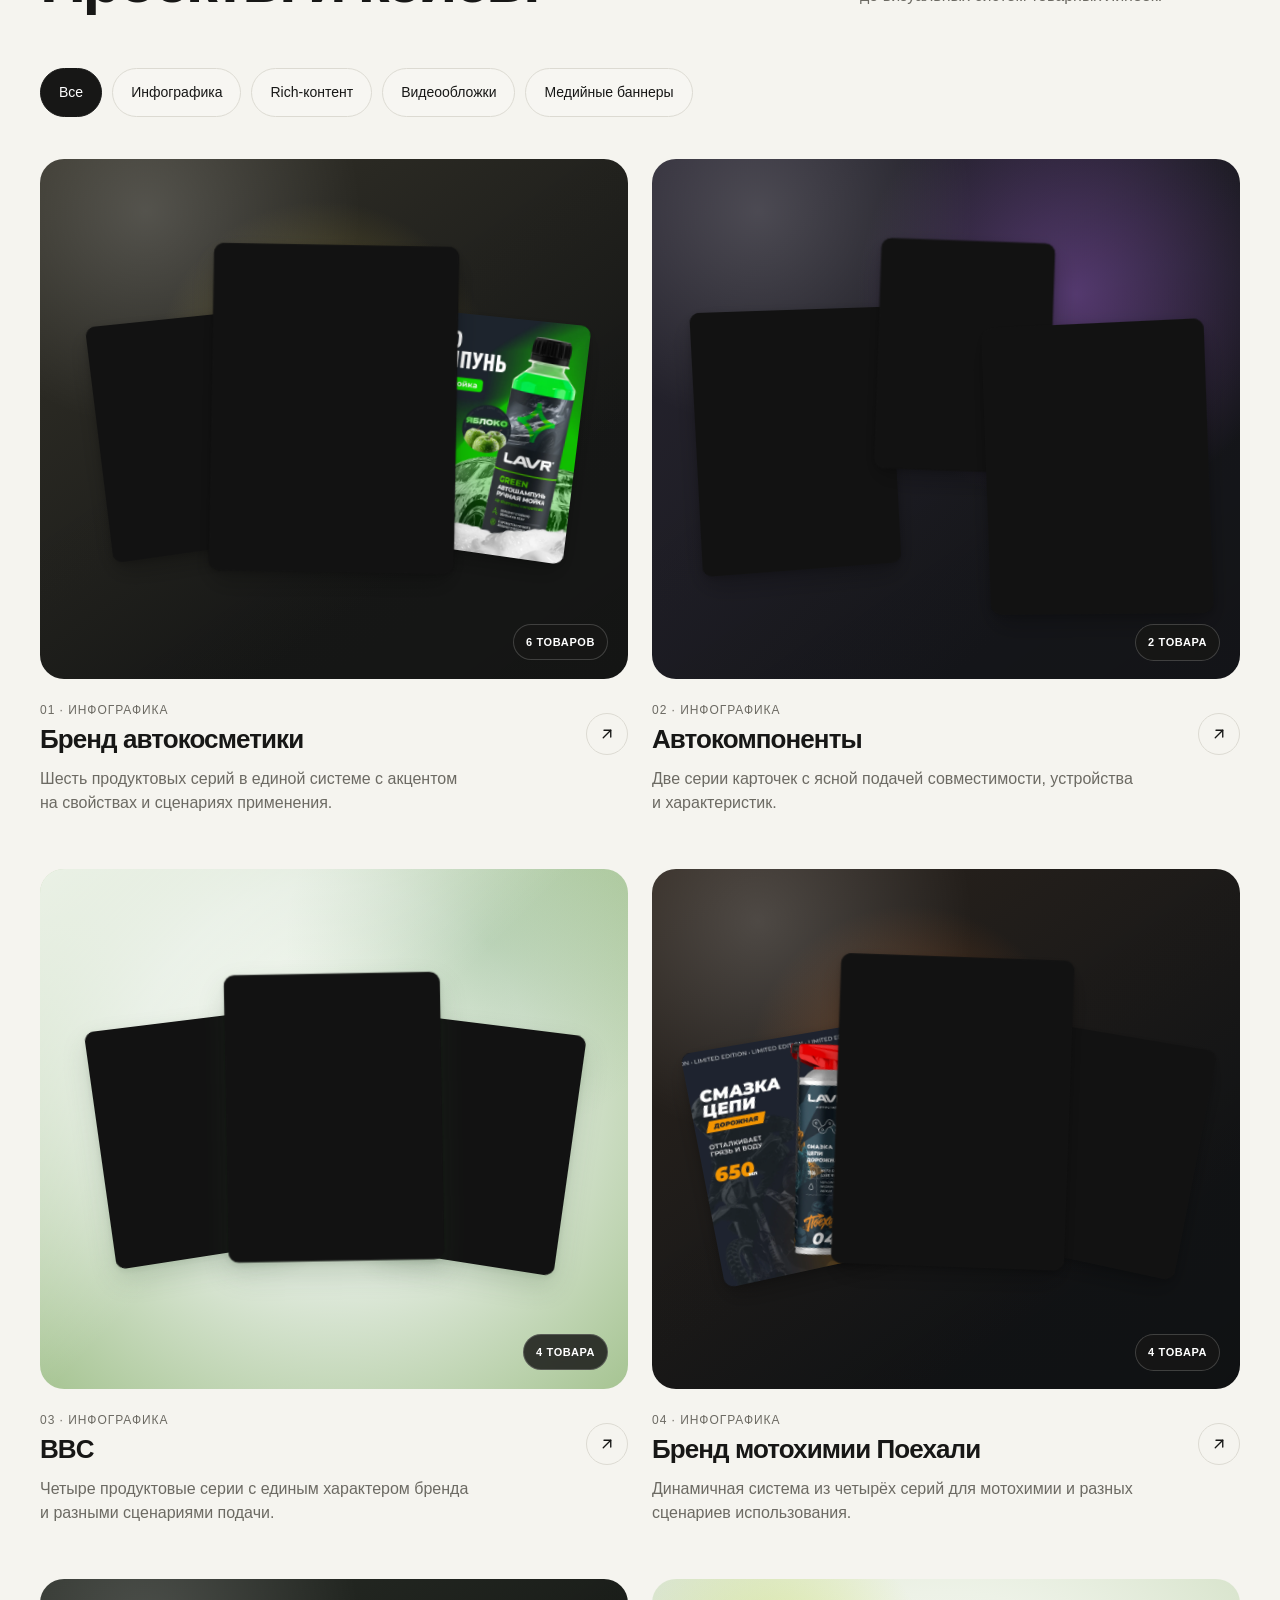
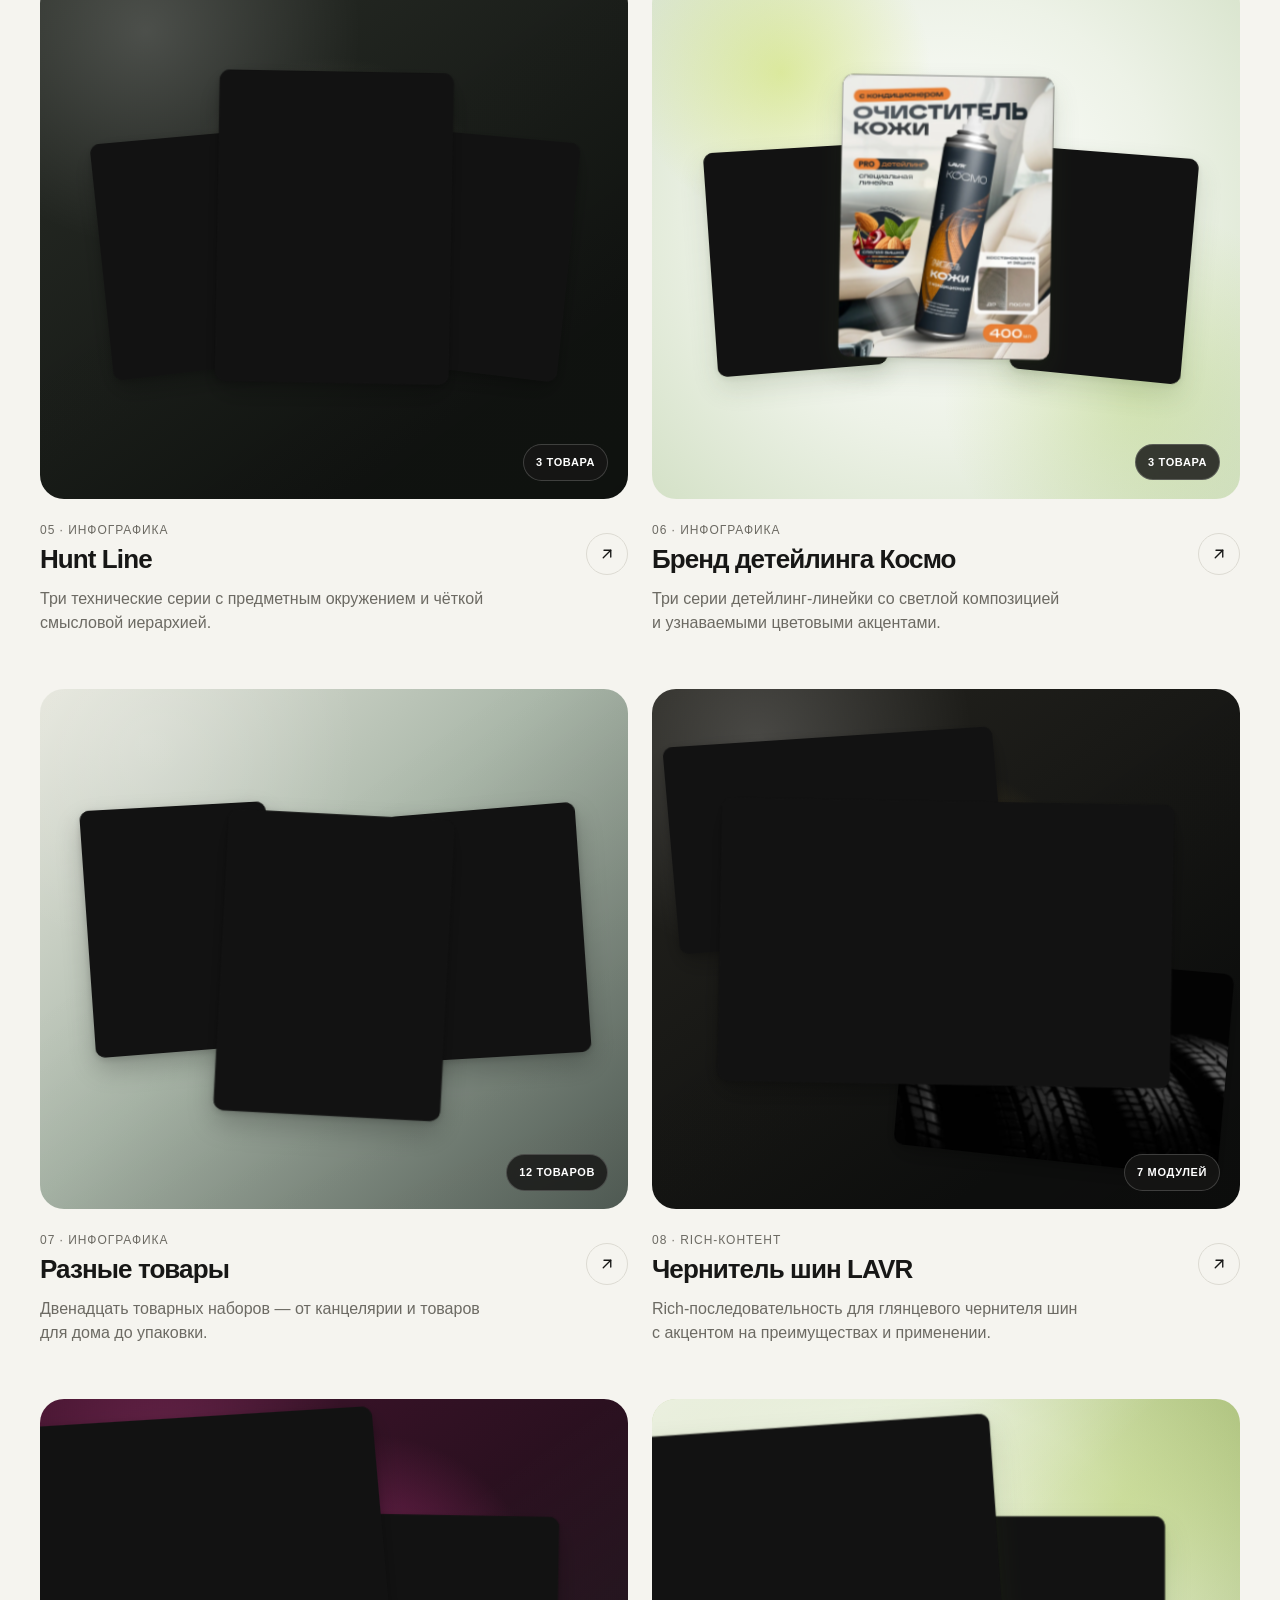
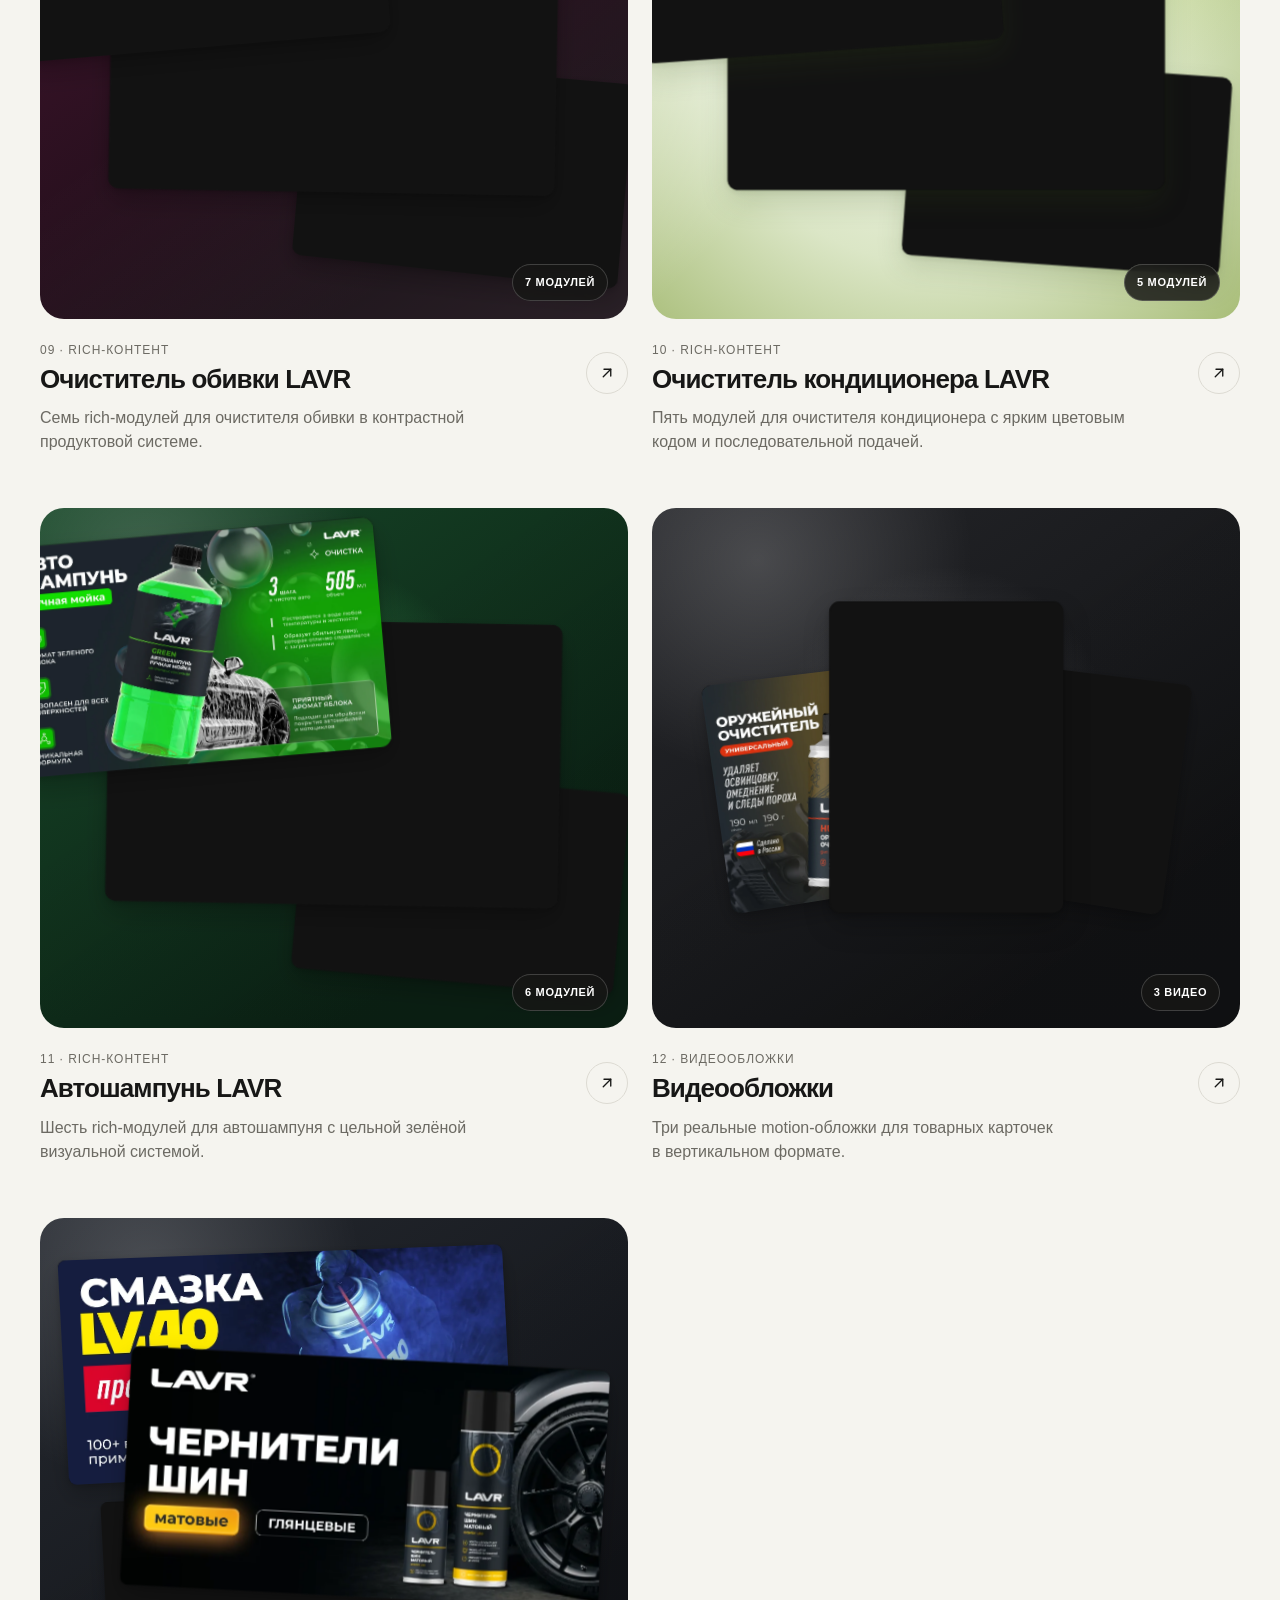
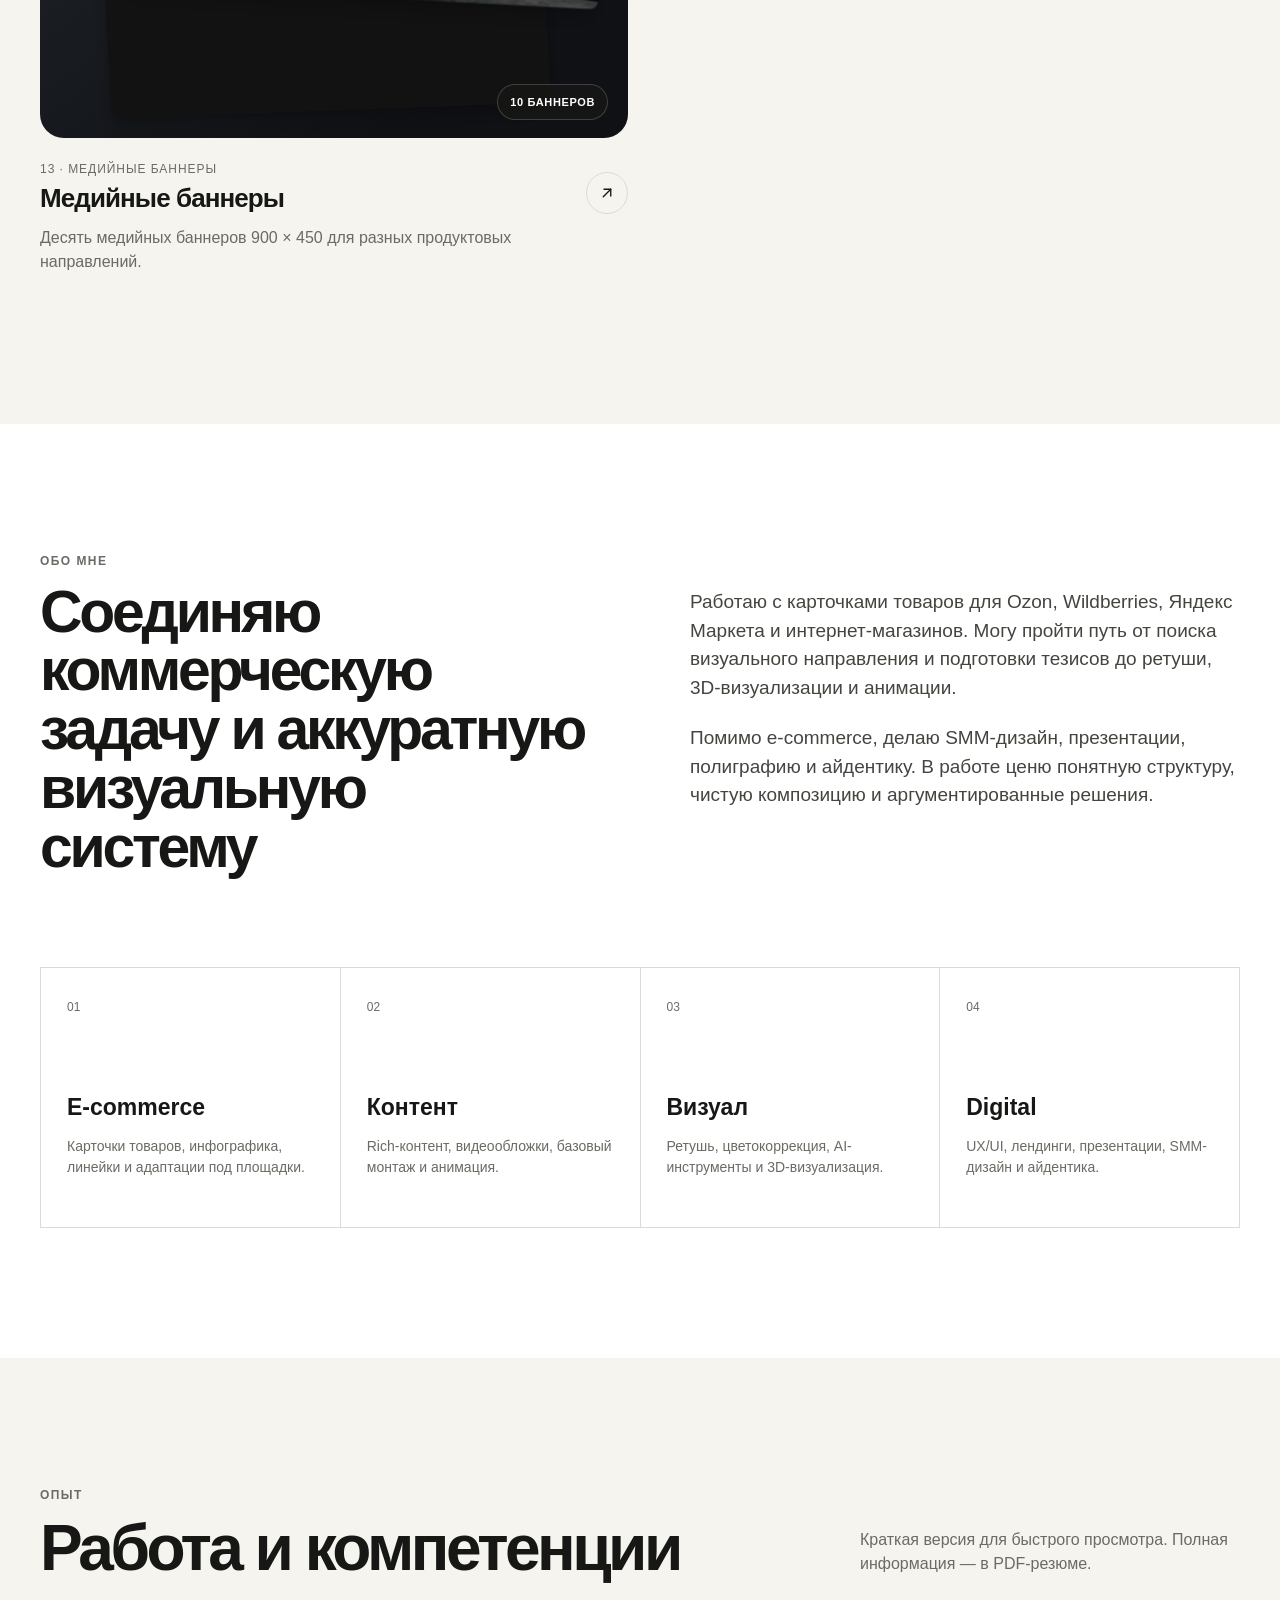
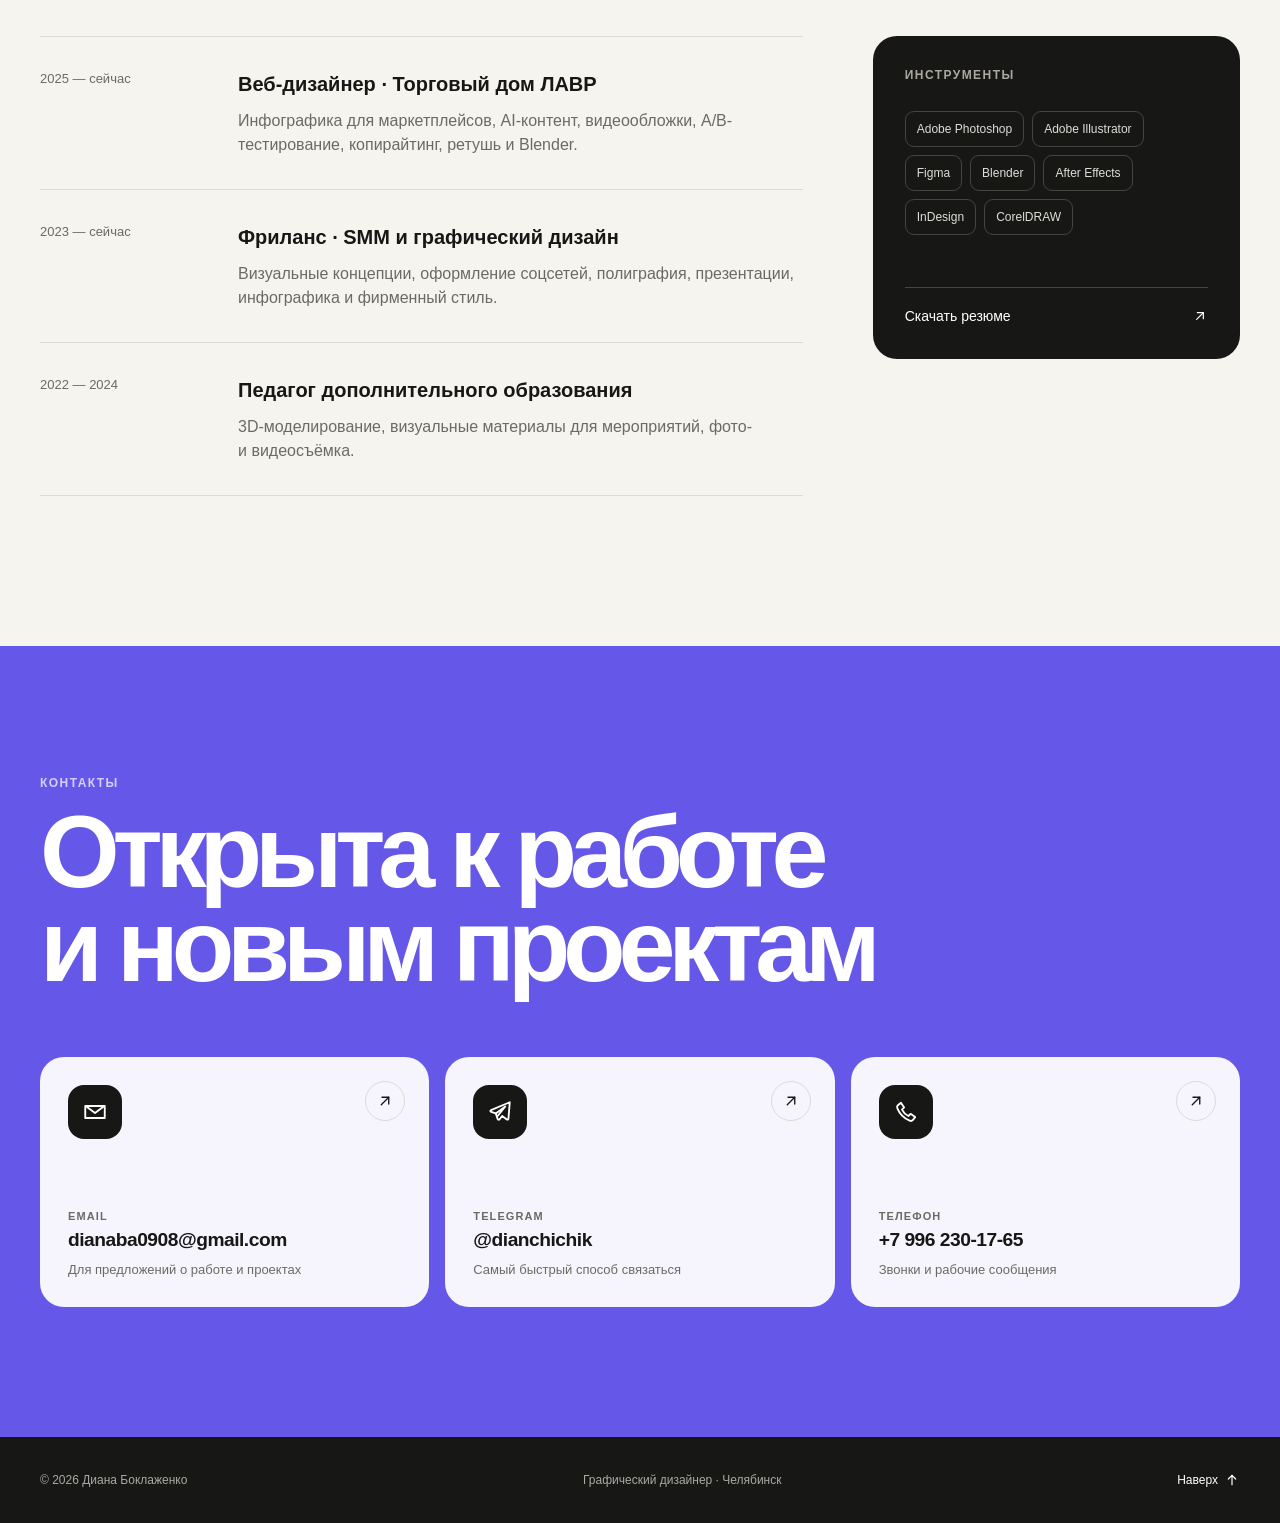
==== commit c9481528: "Optimize directional animation transitions" ====
--- a/index.html
+++ b/index.html
@@ -34,7 +34,7 @@
     "sameAs": ["https://t.me/dianchichik", "https://www.behance.net/d4cc00b0"]
   }
   </script>
-  <link rel="stylesheet" href="styles.css?v=20260817-7">
+  <link rel="stylesheet" href="styles.css?v=20260817-8">
 </head>
 <body>
   <a class="skip-link" href="#content">Перейти к содержимому</a>
@@ -213,6 +213,6 @@
     </div>
   </dialog>
 
-  <script src="script.js?v=20260817-7"></script>
+  <script src="script.js?v=20260817-8"></script>
 </body>
 </html>
--- a/styles.css
+++ b/styles.css
@@ -106,7 +106,9 @@
 .filter-pill.is-active { color: #fff; background: var(--ink); border-color: var(--ink); }
 .work-grid { position: relative; display: grid; grid-template-columns: repeat(2, 1fr); gap: 54px 24px; }
 .work-grid.is-filter-transitioning { overflow: hidden; }
-.work-grid-transition-layer { position: absolute; z-index: 9; top: 0; left: 0; width: 100%; align-content: start; contain: layout paint style; overflow: hidden; background: var(--paper); pointer-events: none; will-change: transform; }
+.work-grid-transition-layer { position: absolute; top: 0; left: 0; width: 100%; align-content: start; contain: layout paint style; overflow: hidden; background: var(--paper); pointer-events: none; will-change: transform; }
+.work-grid-transition-layer.is-leaving { z-index: 8; }
+.work-grid-transition-layer.is-entering { z-index: 9; }
 .work-grid-transition-layer .work-card { transition: none !important; }
 @supports (overflow: clip) {
   .work-grid.is-filter-transitioning, .work-grid-transition-layer { overflow: clip; }
@@ -280,9 +282,10 @@
 .case-variant-arrow:last-child:not(:disabled):hover .ui-arrow { transform: translateX(3px); }
 .case-variant-arrow:disabled { opacity: .35; cursor: not-allowed; }
 .case-variant-navigation.is-busy .case-variant-arrow:not(:disabled) { border-color: var(--accent); cursor: progress; }
+.case-variant-navigation.is-busy[data-busy-direction="-1"] [data-case-step="-1"] .ui-arrow { transform: translateX(-3px); }
+.case-variant-navigation.is-busy[data-busy-direction="1"] [data-case-step="1"] .ui-arrow { transform: translateX(3px); }
 .case-variant-viewport { overflow: hidden; min-width: 0; contain: paint; }
-.case-variant-track { display: flex; align-items: flex-start; min-width: 0; }
-.case-variant-content { flex: 0 0 100%; min-width: 0; }
+.case-variant-content { min-width: 0; }
 .dialog-details { display: grid; grid-template-columns: repeat(3, 1fr); gap: 24px; margin: 32px 0; padding: 28px 0; border-top: 1px solid var(--line); border-bottom: 1px solid var(--line); }
 .dialog-details span { display: block; margin-bottom: 8px; color: var(--muted); font-size: 11px; text-transform: uppercase; letter-spacing: .08em; }
 .dialog-gallery { overflow: hidden; display: grid; grid-template-columns: 1fr; align-items: start; gap: 2px; border: 1px solid var(--line); border-radius: 20px; background: #fff; }
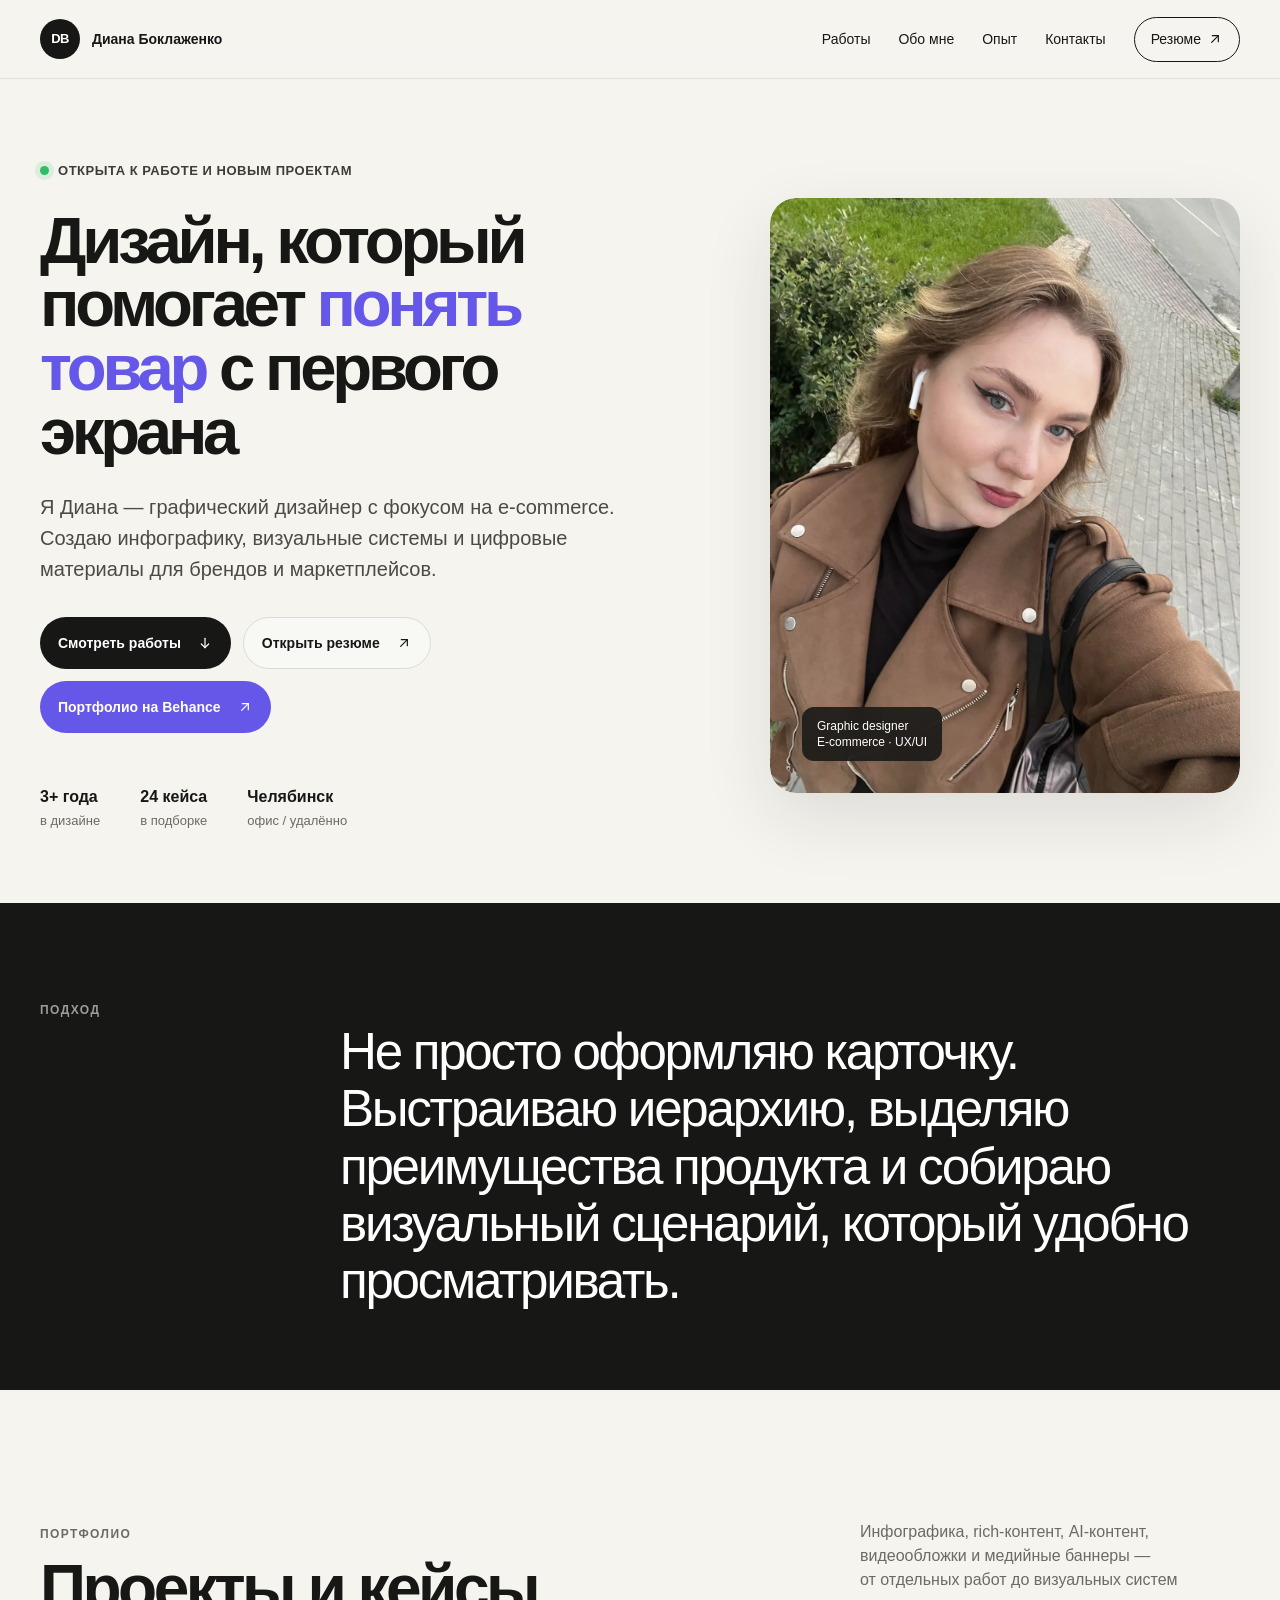
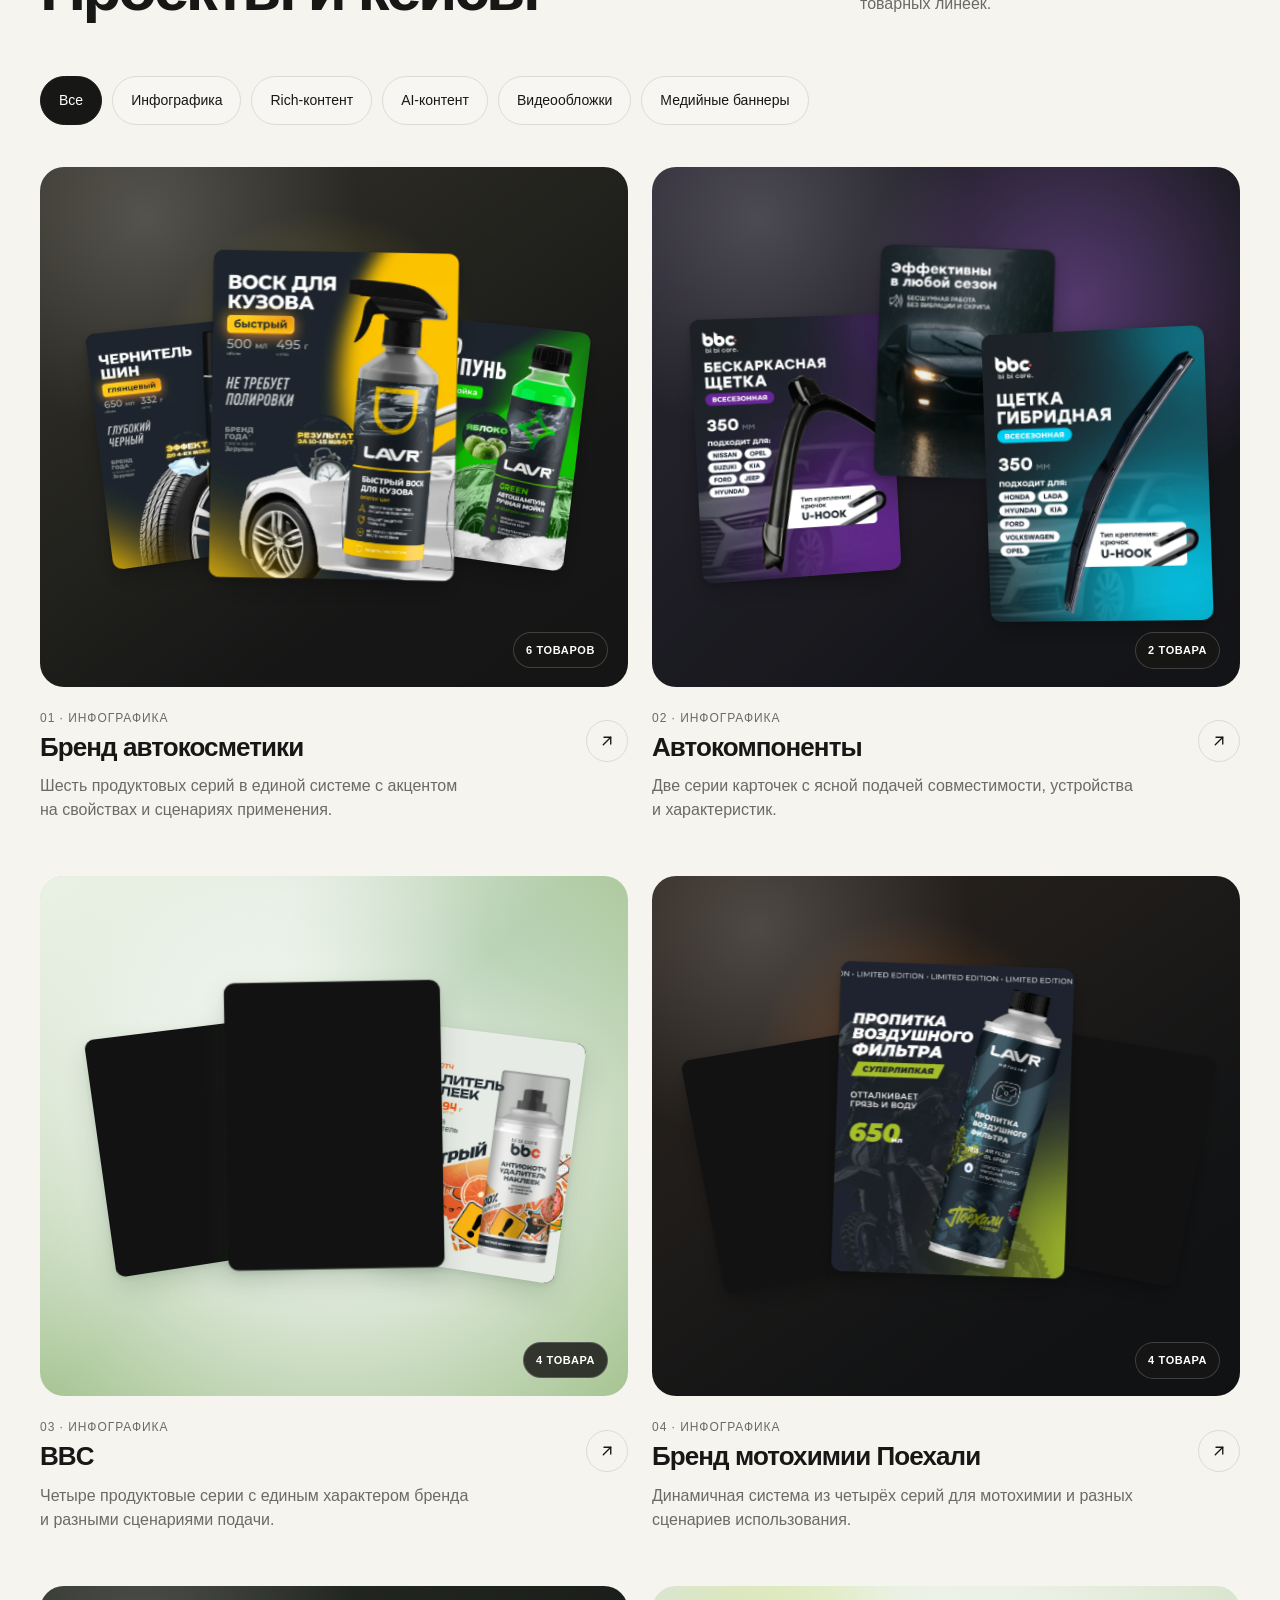
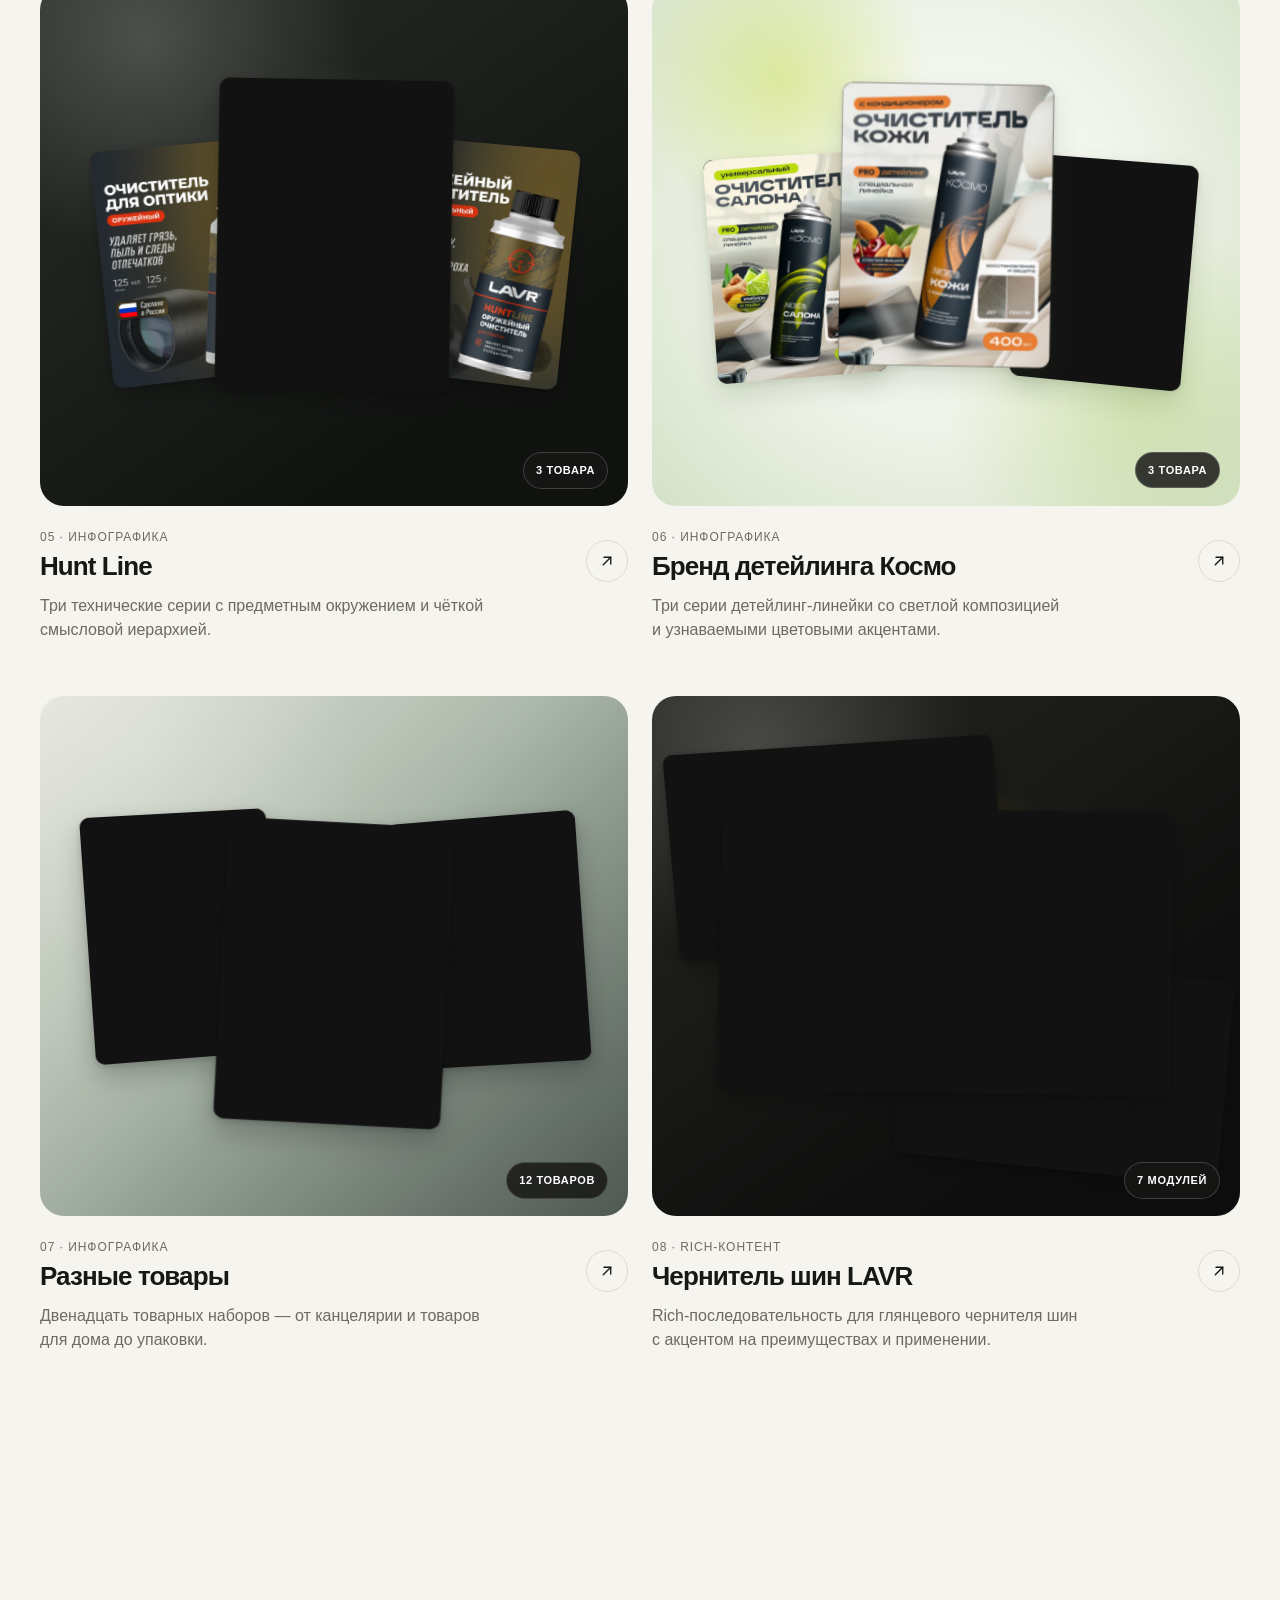
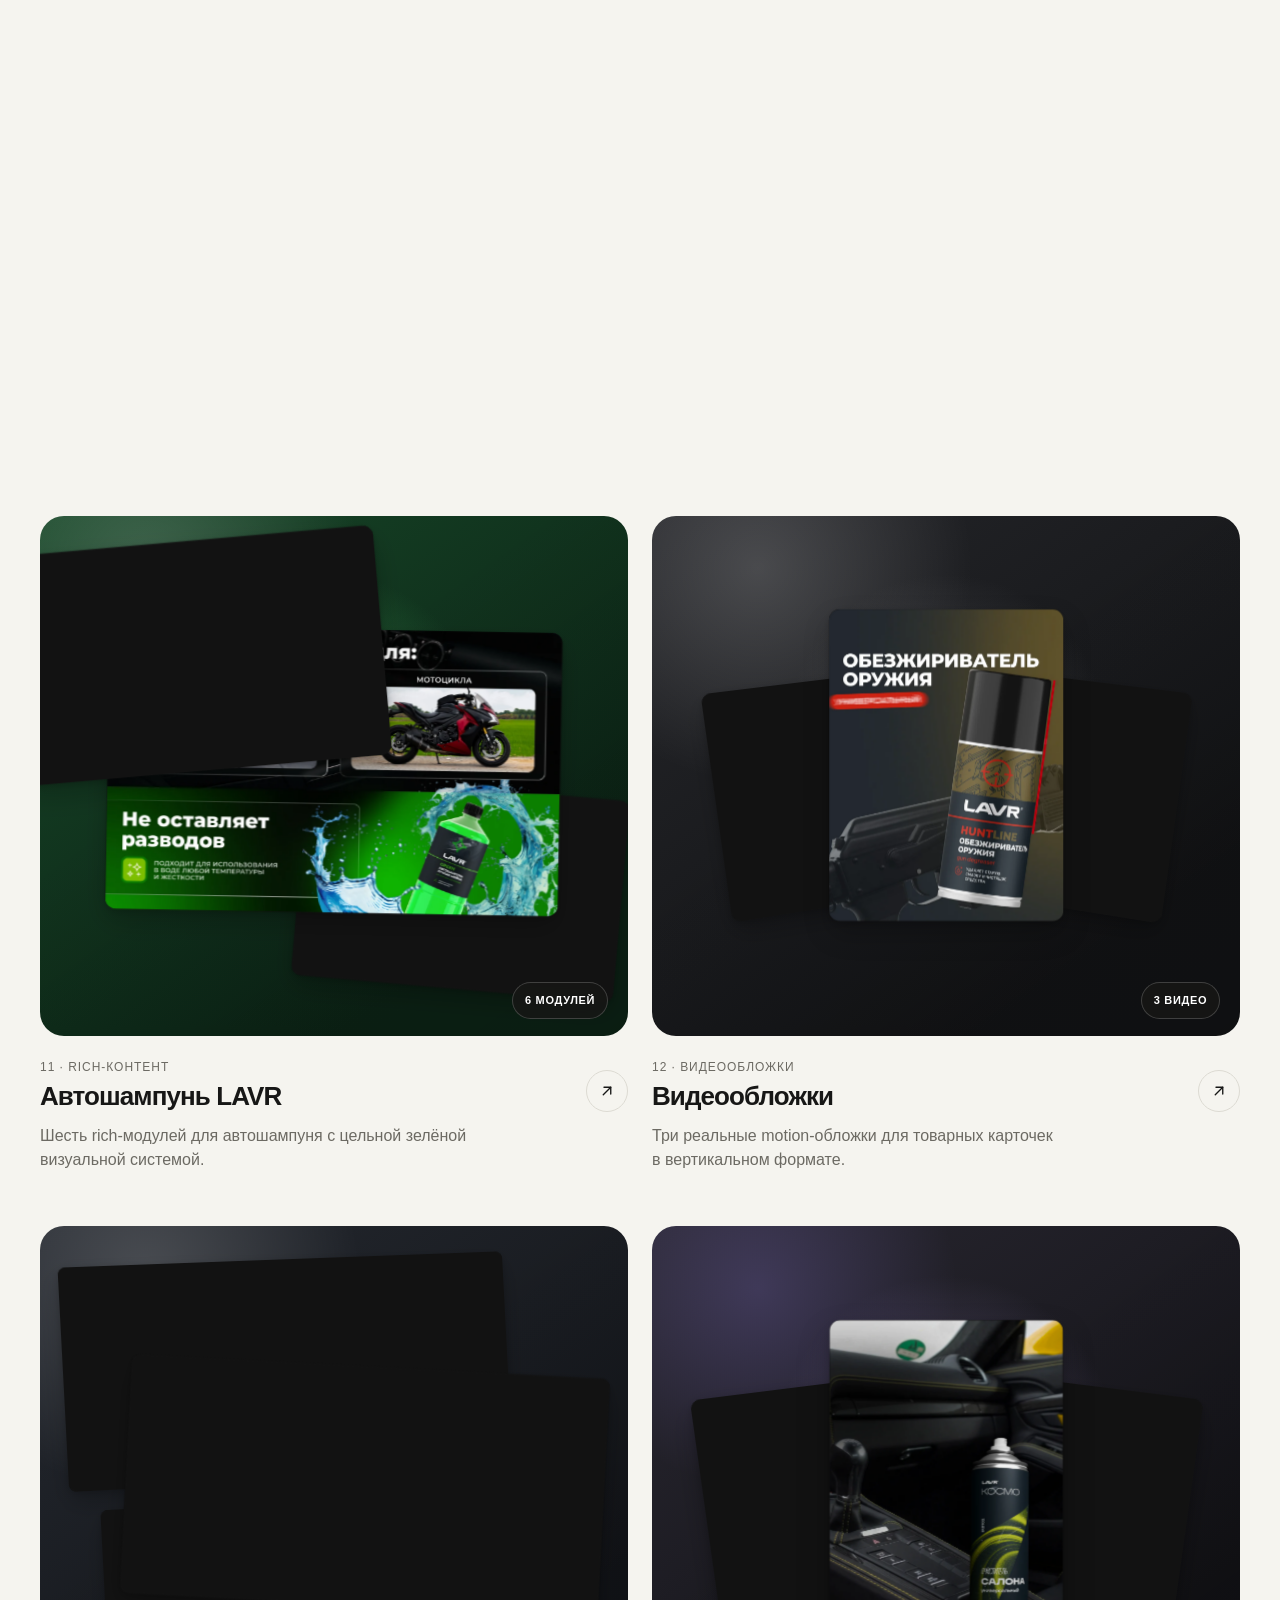
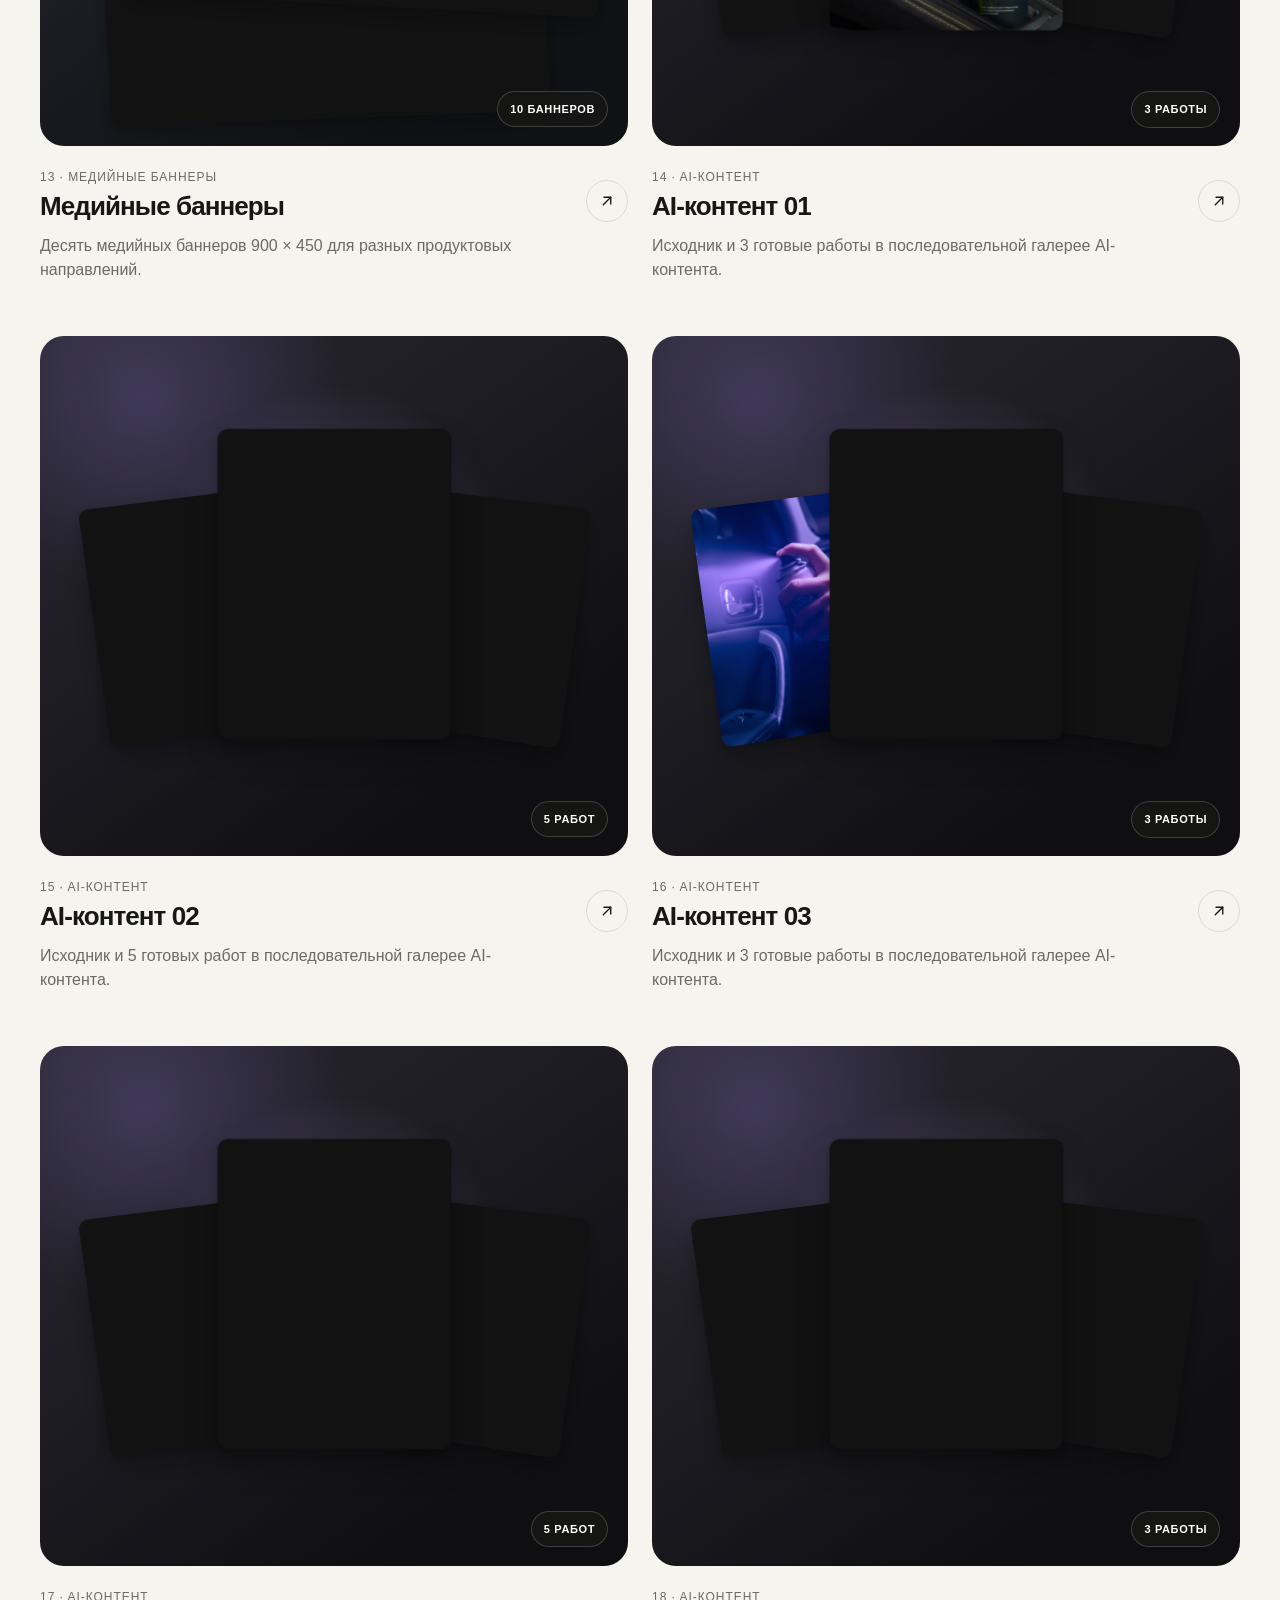
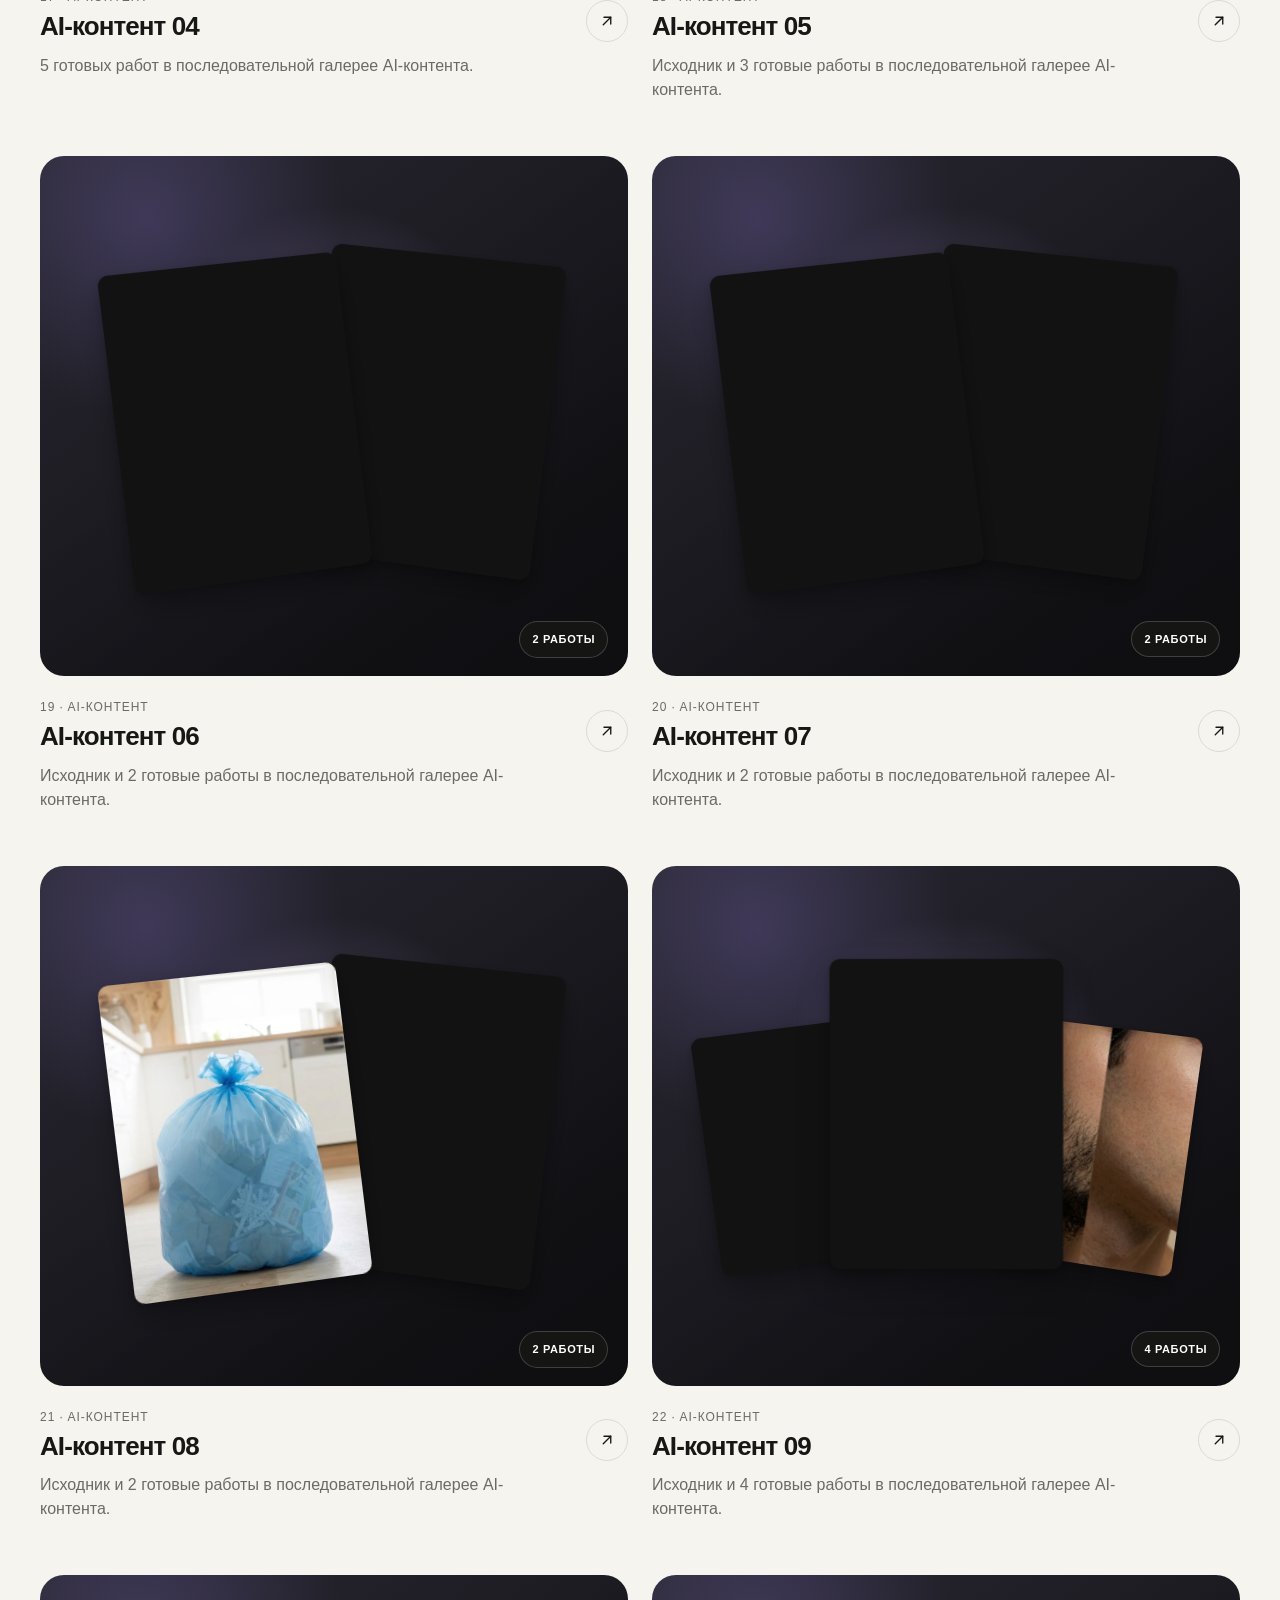
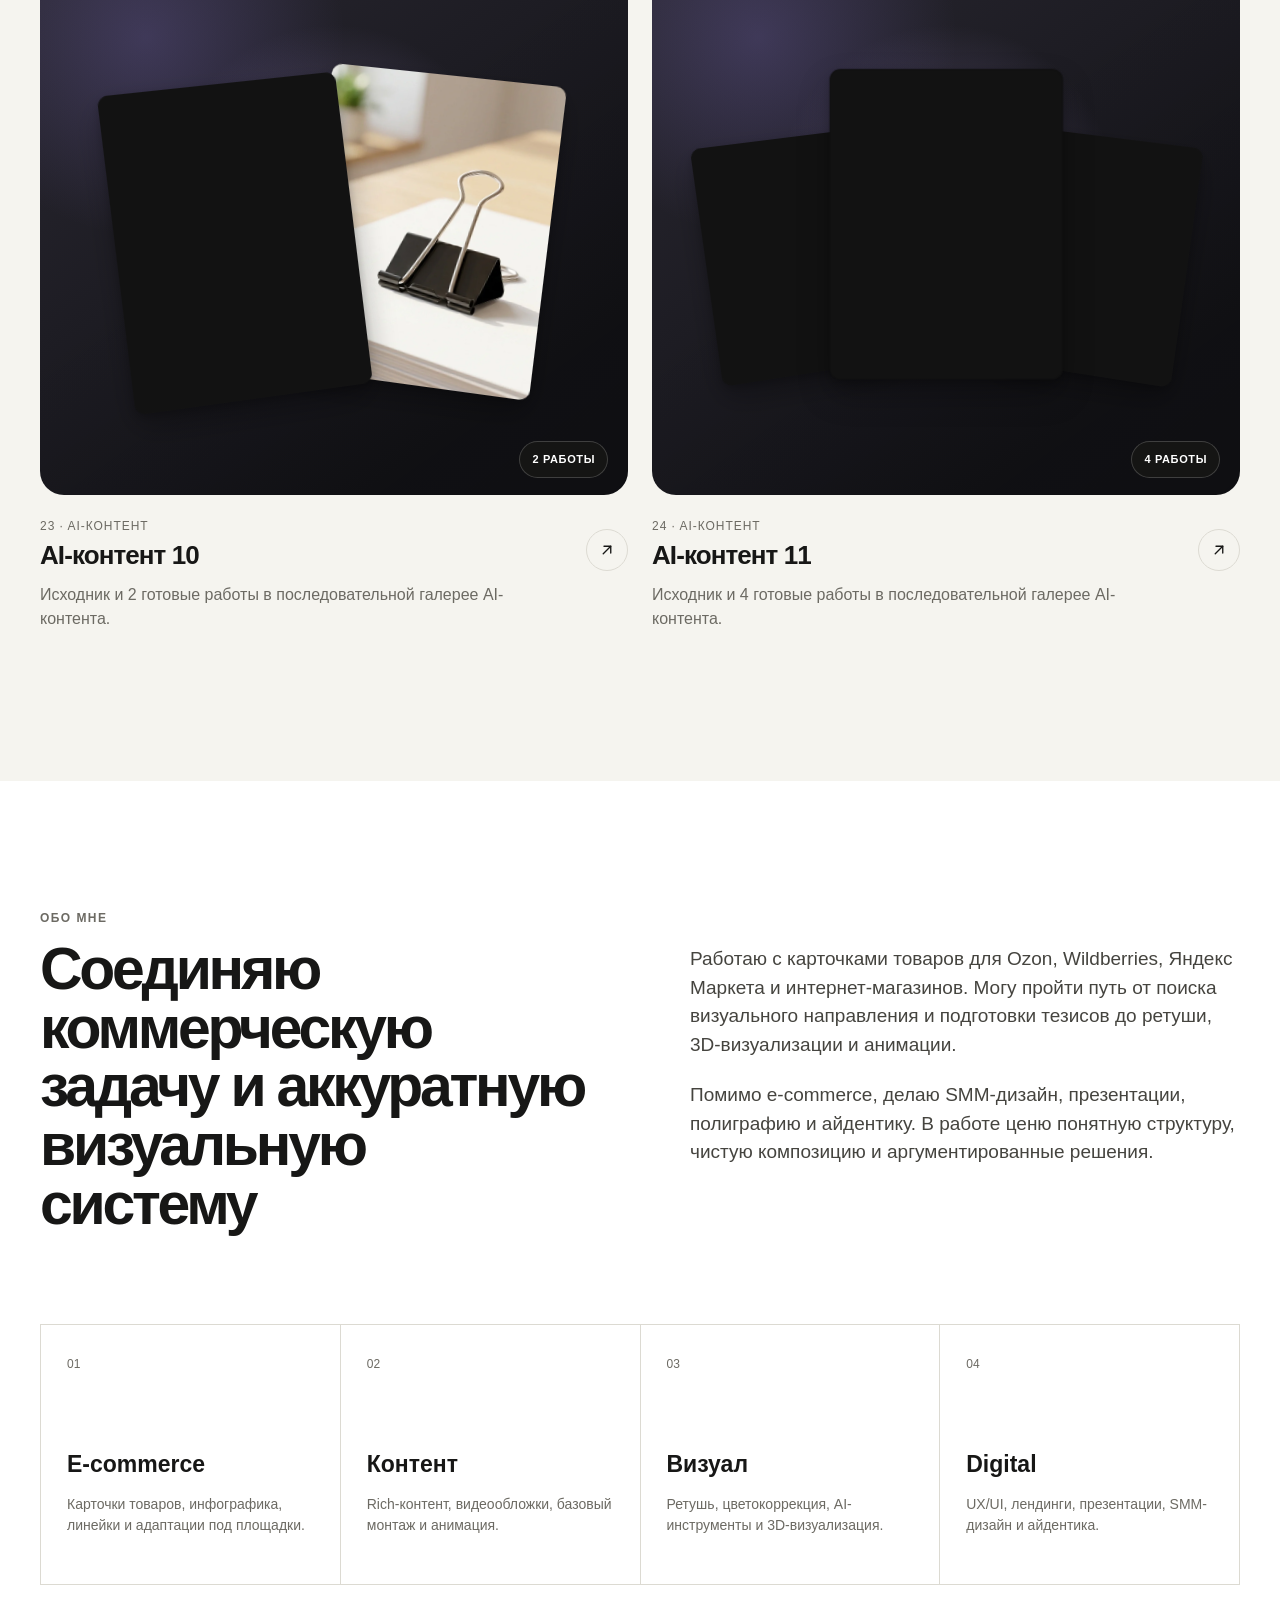
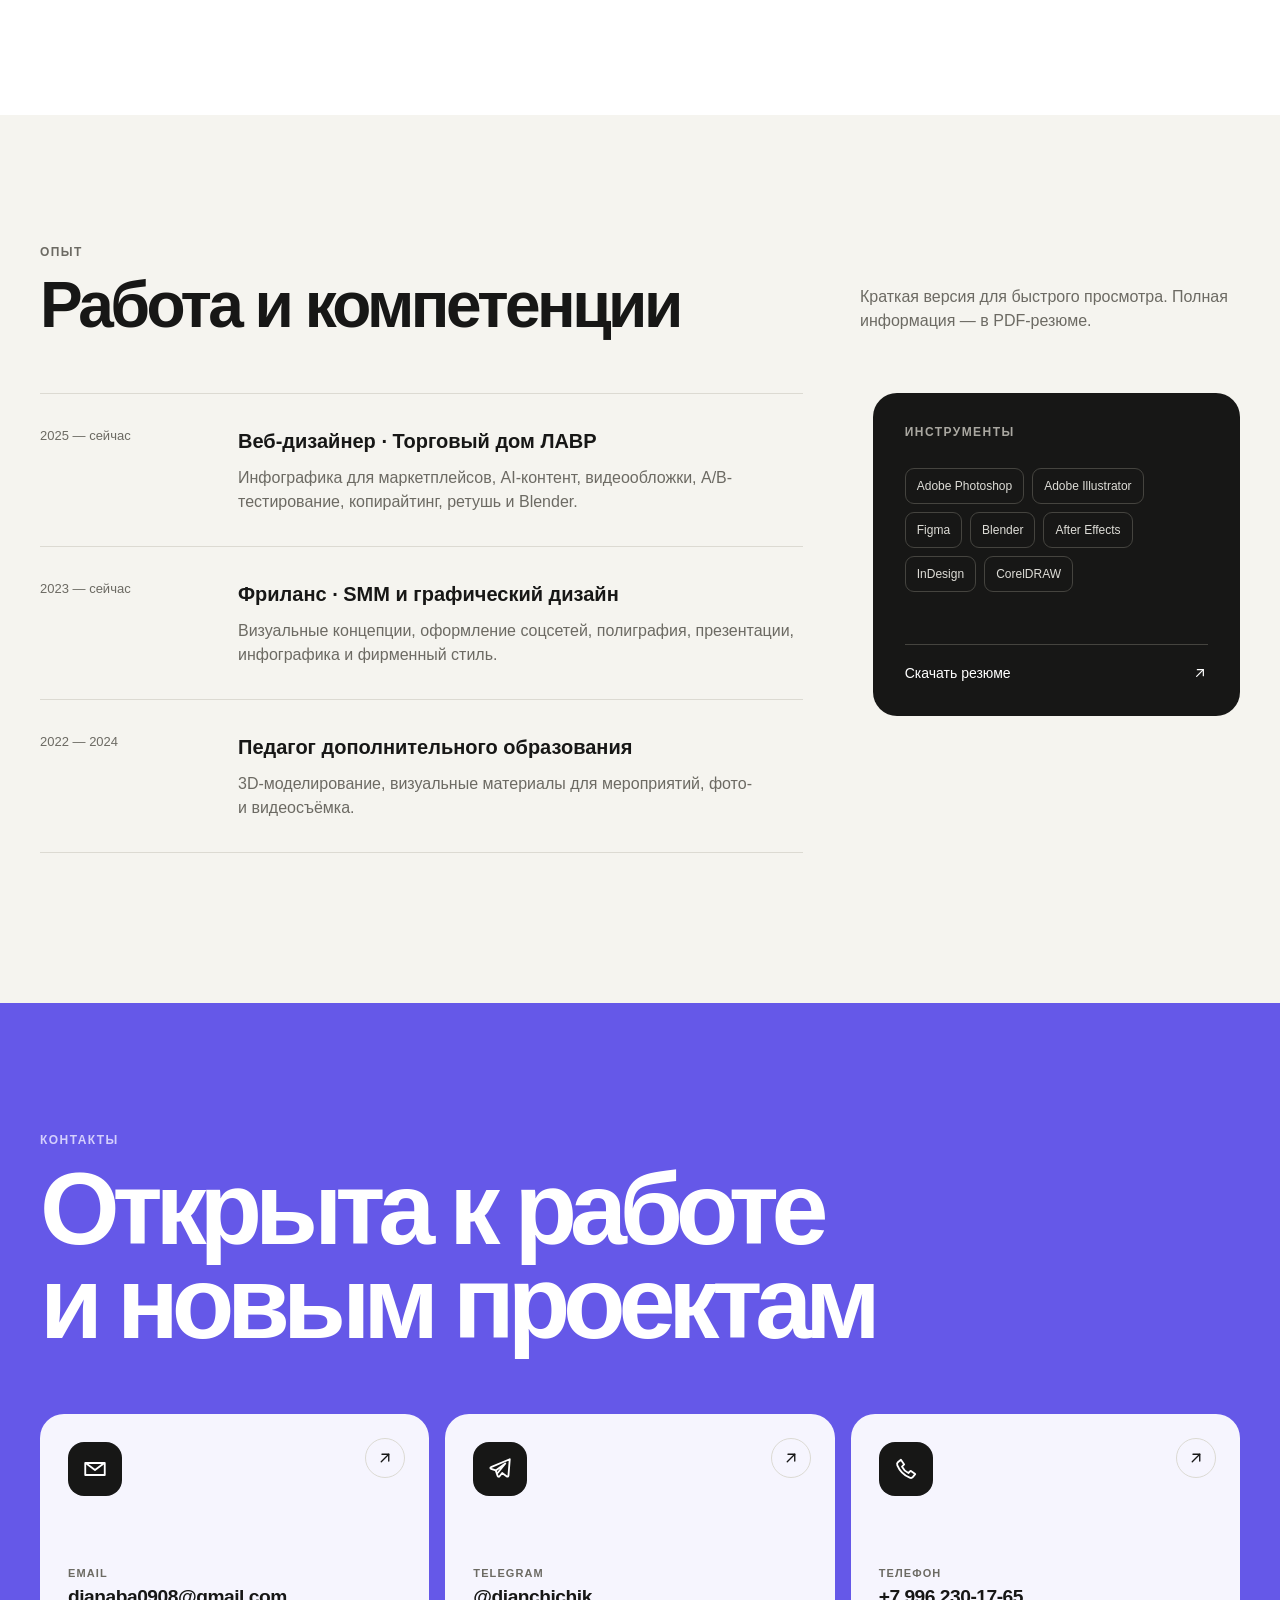
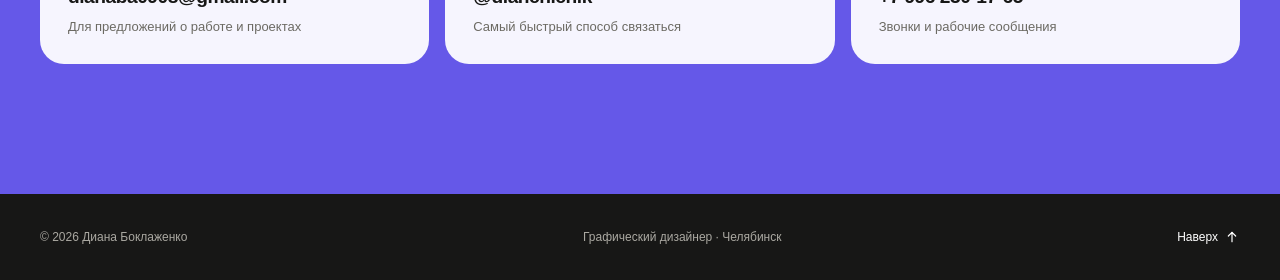
==== commit c097dfab: "Добавить AI-контент в портфолио" ====
--- a/index.html
+++ b/index.html
@@ -34,7 +34,7 @@
     "sameAs": ["https://t.me/dianchichik", "https://www.behance.net/d4cc00b0"]
   }
   </script>
-  <link rel="stylesheet" href="styles.css?v=20260817-8">
+  <link rel="stylesheet" href="styles.css?v=20260830-3">
 </head>
 <body>
   <a class="skip-link" href="#content">Перейти к содержимому</a>
@@ -69,7 +69,7 @@
         </div>
         <dl class="hero-facts hero-intro" style="--hero-delay: 240ms" aria-label="Краткая информация">
           <div><dt>3+ года</dt><dd>в дизайне</dd></div>
-          <div><dt>13 кейсов</dt><dd>в подборке</dd></div>
+          <div><dt>24 кейса</dt><dd>в подборке</dd></div>
           <div><dt>Челябинск</dt><dd>офис / удалённо</dd></div>
         </dl>
       </div>
@@ -95,7 +95,7 @@
           <p class="section-kicker">Портфолио</p>
           <h2>Проекты и кейсы</h2>
         </div>
-        <p class="reveal">Инфографика, rich-контент, видеообложки и медийные баннеры — от отдельных работ до визуальных систем товарных линеек.</p>
+        <p class="reveal">Инфографика, rich-контент, AI-контент, видеообложки и медийные баннеры — от отдельных работ до визуальных систем товарных линеек.</p>
       </div>
 
       <div class="filter-panel reveal" aria-label="Фильтры портфолио">
@@ -103,6 +103,7 @@
           <button class="filter-pill is-active" type="button" data-filter="all" aria-pressed="true">Все</button>
           <button class="filter-pill" type="button" data-filter="infographic" aria-pressed="false">Инфографика</button>
           <button class="filter-pill" type="button" data-filter="rich" aria-pressed="false">Rich-контент</button>
+          <button class="filter-pill" type="button" data-filter="ai" aria-pressed="false">AI-контент</button>
           <button class="filter-pill" type="button" data-filter="video" aria-pressed="false">Видеообложки</button>
           <button class="filter-pill" type="button" data-filter="banners" aria-pressed="false">Медийные баннеры</button>
         </div>
@@ -213,6 +214,6 @@
     </div>
   </dialog>
 
-  <script src="script.js?v=20260817-8"></script>
+  <script src="script.js?v=20260830-3"></script>
 </body>
 </html>
--- a/styles.css
+++ b/styles.css
@@ -201,6 +201,15 @@
 .cover-media-banners .cover-panel-1 { --left: 42%; --top: 27%; --panel-width: 78%; --z: -18px; --rotation: -3deg; --turn: 2deg; }
 .cover-media-banners .cover-panel-2 { --left: 55%; --top: 50%; --panel-width: 77%; --z: 28px; --rotation: 3deg; --lift: -8px; }
 .cover-media-banners .cover-panel-3 { --left: 48%; --top: 74%; --panel-width: 76%; --z: -8px; --rotation: -3deg; --turn: -2deg; }
+
+.cover-ai { background: radial-gradient(circle at 50% 42%, #514968 0, transparent 40%), linear-gradient(145deg, #292731 0, #121216 80%); }
+.cover-ai::before { background: radial-gradient(circle at 18% 12%, rgba(157,135,245,.22), transparent 30%), linear-gradient(145deg, transparent 38%, rgba(0,0,0,.2)); }
+.cover-ai .cover-panel { box-shadow: 0 14px 30px rgba(0,0,0,.28), 0 3px 9px rgba(0,0,0,.18); }
+.cover-ai .cover-panel:first-child:nth-last-child(2) { --left: 34%; --top: 51%; --panel-width: 39%; --z: 18px; --rotation: -7deg; --turn: 3deg; }
+.cover-ai .cover-panel:first-child:nth-last-child(2) + .cover-panel { --left: 66%; --top: 49%; --panel-width: 39%; --z: 10px; --rotation: 7deg; --turn: -3deg; }
+.cover-ai .cover-panel:first-child:nth-last-child(3) { --left: 24%; --top: 54%; --panel-width: 31%; --z: -14px; --rotation: -8deg; --turn: 4deg; }
+.cover-ai .cover-panel:first-child:nth-last-child(3) + .cover-panel { --left: 50%; --top: 48%; --panel-width: 37%; --z: 34px; --rotation: 0deg; --lift: -9px; }
+.cover-ai .cover-panel:first-child:nth-last-child(3) + .cover-panel + .cover-panel { --left: 76%; --top: 54%; --panel-width: 31%; --z: -10px; --rotation: 8deg; --turn: -4deg; }
 .work-meta { display: flex; justify-content: space-between; align-items: end; gap: 24px; margin-top: 22px; }
 .work-meta span:first-child { display: block; margin-bottom: 6px; color: var(--muted); font-size: 12px; text-transform: uppercase; letter-spacing: .08em; }
 .work-meta h3 { margin: 0; font-size: 26px; line-height: 1.15; letter-spacing: -.035em; }
@@ -292,6 +301,11 @@
 .dialog-gallery img { width: 100%; height: auto; }
 .dialog-gallery-infographic { justify-items: center; gap: 12px; padding: 12px; }
 .dialog-gallery-infographic img { width: auto; max-width: 100%; max-height: calc(100vh - 64px); object-fit: contain; }
+.dialog-gallery-ai { justify-items: center; gap: 12px; padding: 12px; }
+.dialog-gallery-ai > img { width: auto; max-width: 100%; max-height: calc(100vh - 64px); object-fit: contain; }
+.dialog-media-source { position: relative; overflow: hidden; justify-self: center; width: min(100%, calc((100vh - 64px) * var(--media-ratio))); max-width: 100%; margin: 0; border-radius: 10px; background: #fff; box-shadow: inset 0 0 0 1px rgba(23,23,22,.1); line-height: 0; }
+.dialog-gallery-ai .dialog-media-source img { display: block; width: 100%; max-width: 100%; height: auto; }
+.source-badge { position: absolute; left: 16px; bottom: 16px; padding: 8px 11px; color: #fff; background: rgba(23,23,22,.88); border: 1px solid rgba(255,255,255,.24); border-radius: 100px; font-size: 11px; font-weight: 750; line-height: 1; letter-spacing: .06em; backdrop-filter: blur(10px); }
 .dialog-gallery-video { overflow: visible; gap: 16px; border: 0; border-radius: 0; background: transparent; }
 .dialog-video { overflow: hidden; margin: 0; padding: 12px; border: 1px solid var(--line); border-radius: 20px; background: #fff; }
 .dialog-video video { width: 100%; height: auto; max-height: 82vh; object-fit: contain; border-radius: 12px; background: #111; }
@@ -299,6 +313,8 @@
 
 @supports (height: 100dvh) {
   .dialog-gallery-infographic img { max-height: calc(100dvh - 64px); }
+  .dialog-gallery-ai > img { max-height: calc(100dvh - 64px); }
+  .dialog-media-source { width: min(100%, calc((100dvh - 64px) * var(--media-ratio))); }
 }
 
 .case-dialog.is-opening .dialog-heading,
@@ -371,7 +387,7 @@
   .work-grid { grid-template-columns: 1fr; gap: 48px; }
   .work-collage { height: 470px; }
   .cover-stage { perspective: 680px; }
-  .work-collage-infographic .cover-panel, .work-collage-video .cover-panel { width: calc(var(--panel-width) + 5%); }
+  .work-collage-infographic .cover-panel, .work-collage-ai .cover-panel, .work-collage-video .cover-panel { width: calc(var(--panel-width) + 5%); }
   .work-collage-rich .cover-panel { width: calc(var(--panel-width) + 7%); }
   .work-collage-banners .cover-panel { width: calc(var(--panel-width) + 5%); }
   .work-collage .cover-panel-1 { --rotation: -4deg; --turn: 0deg; }
@@ -404,6 +420,8 @@
   .dialog-details { grid-template-columns: 1fr; gap: 20px; }
   .dialog-gallery { border-radius: 14px; }
   .dialog-gallery-infographic { gap: 8px; padding: 8px; }
+  .dialog-gallery-ai { gap: 8px; padding: 8px; }
+  .source-badge { left: 10px; bottom: 10px; padding: 7px 10px; font-size: 10px; }
   .dialog-gallery-video { gap: 12px; }
   .dialog-video { padding: 7px; border-radius: 14px; }
   .dialog-video video { border-radius: 9px; }
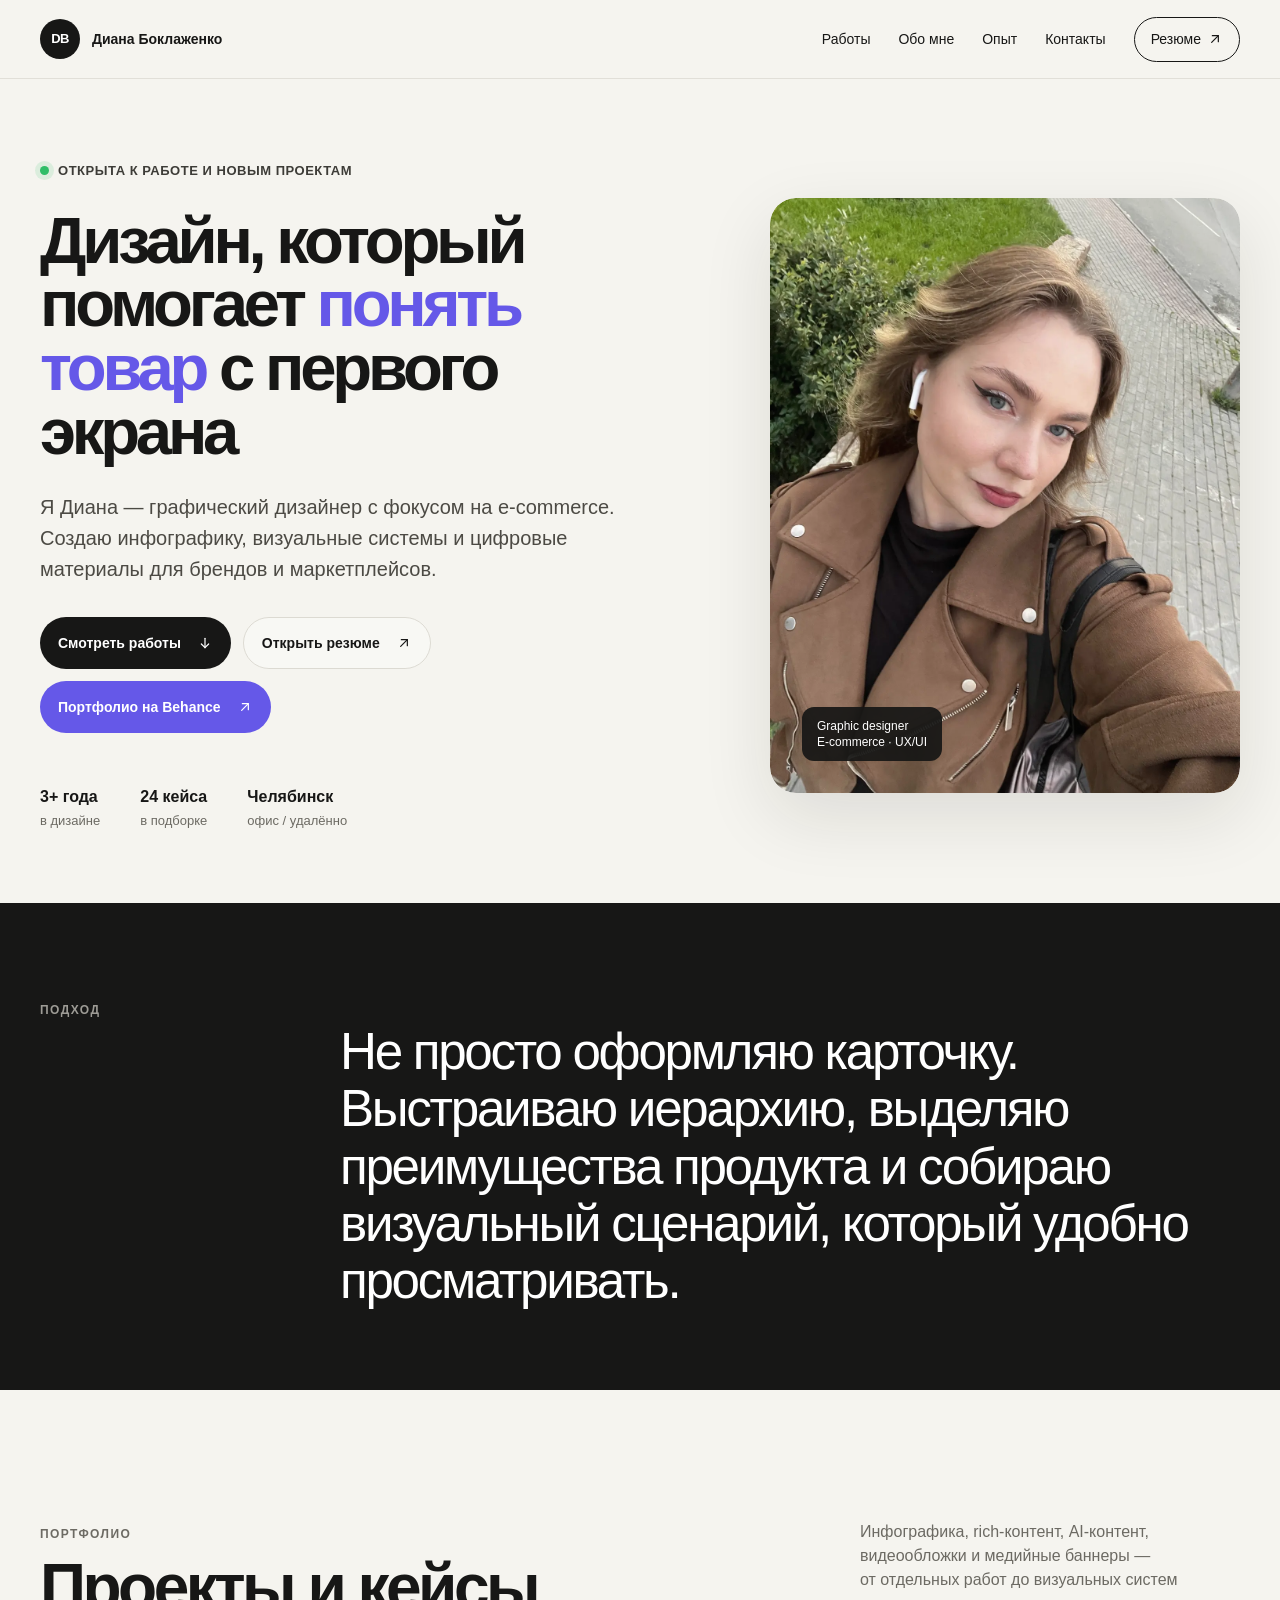
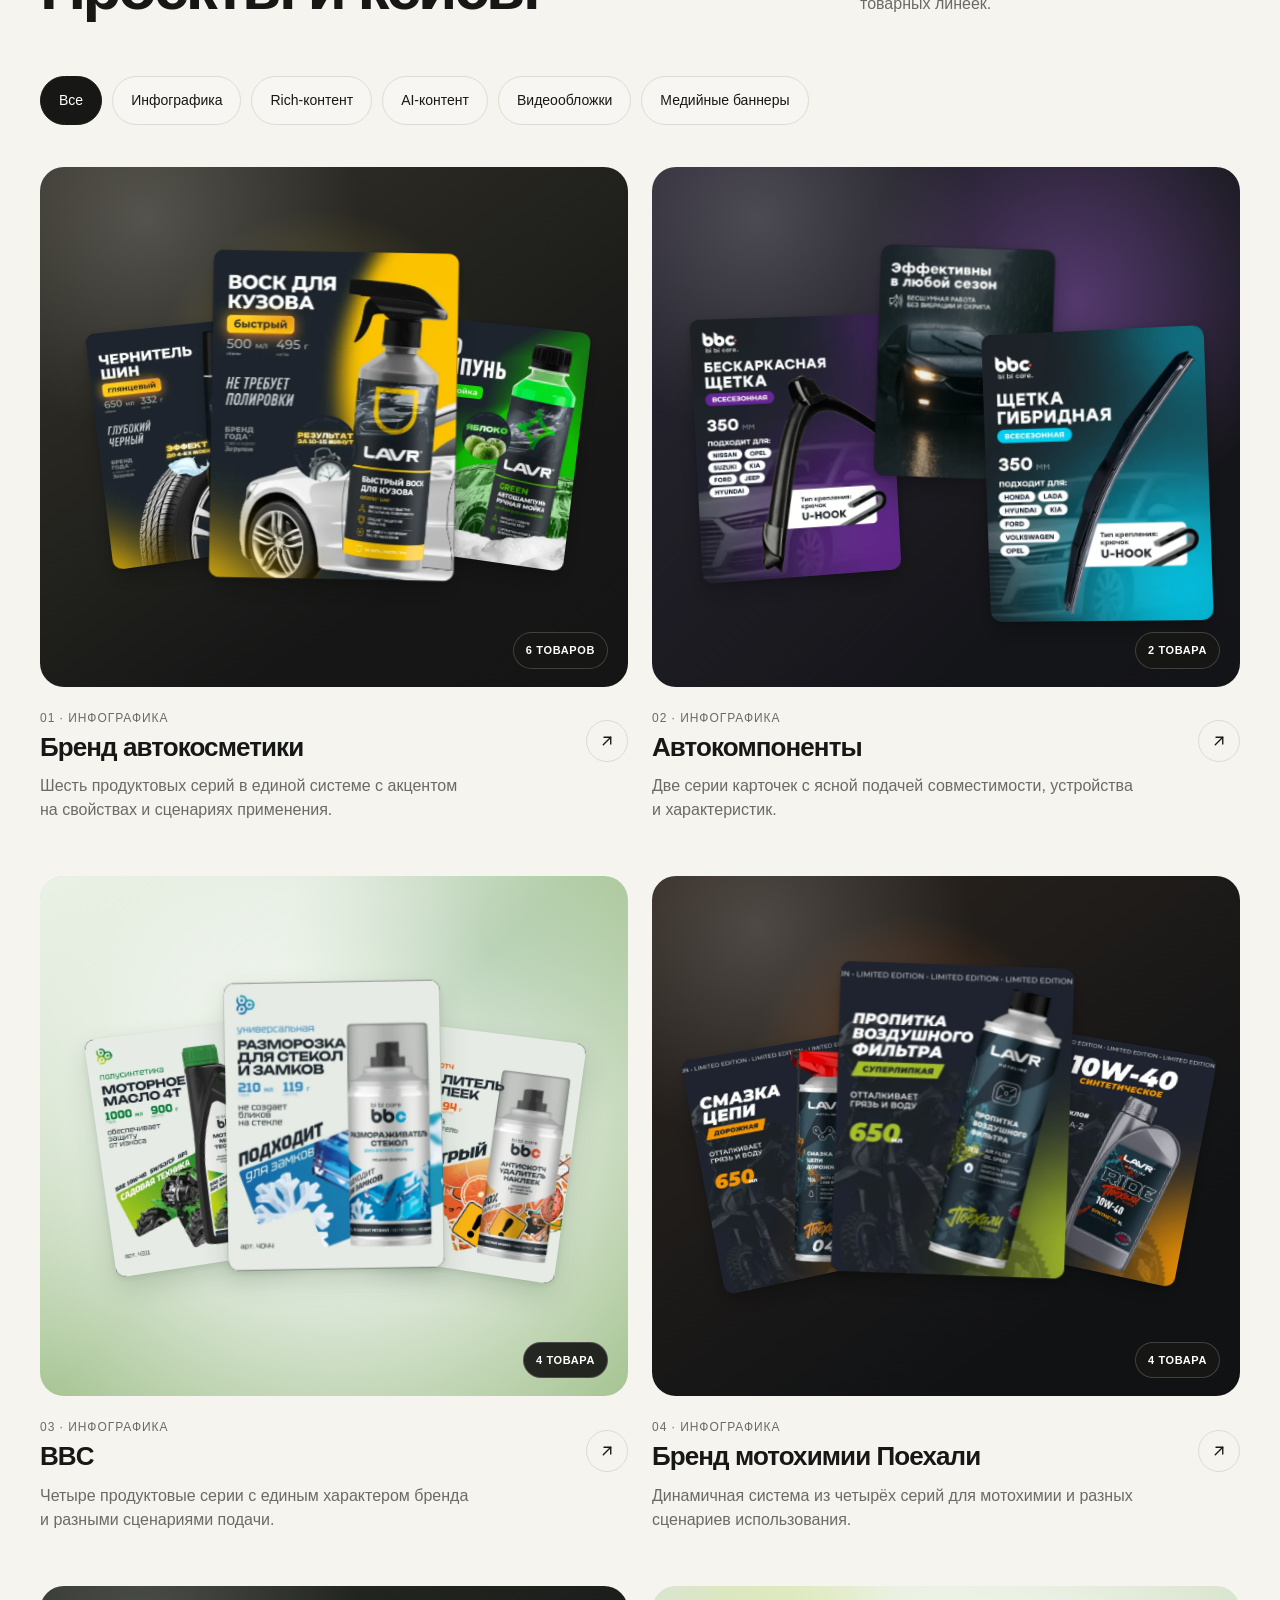
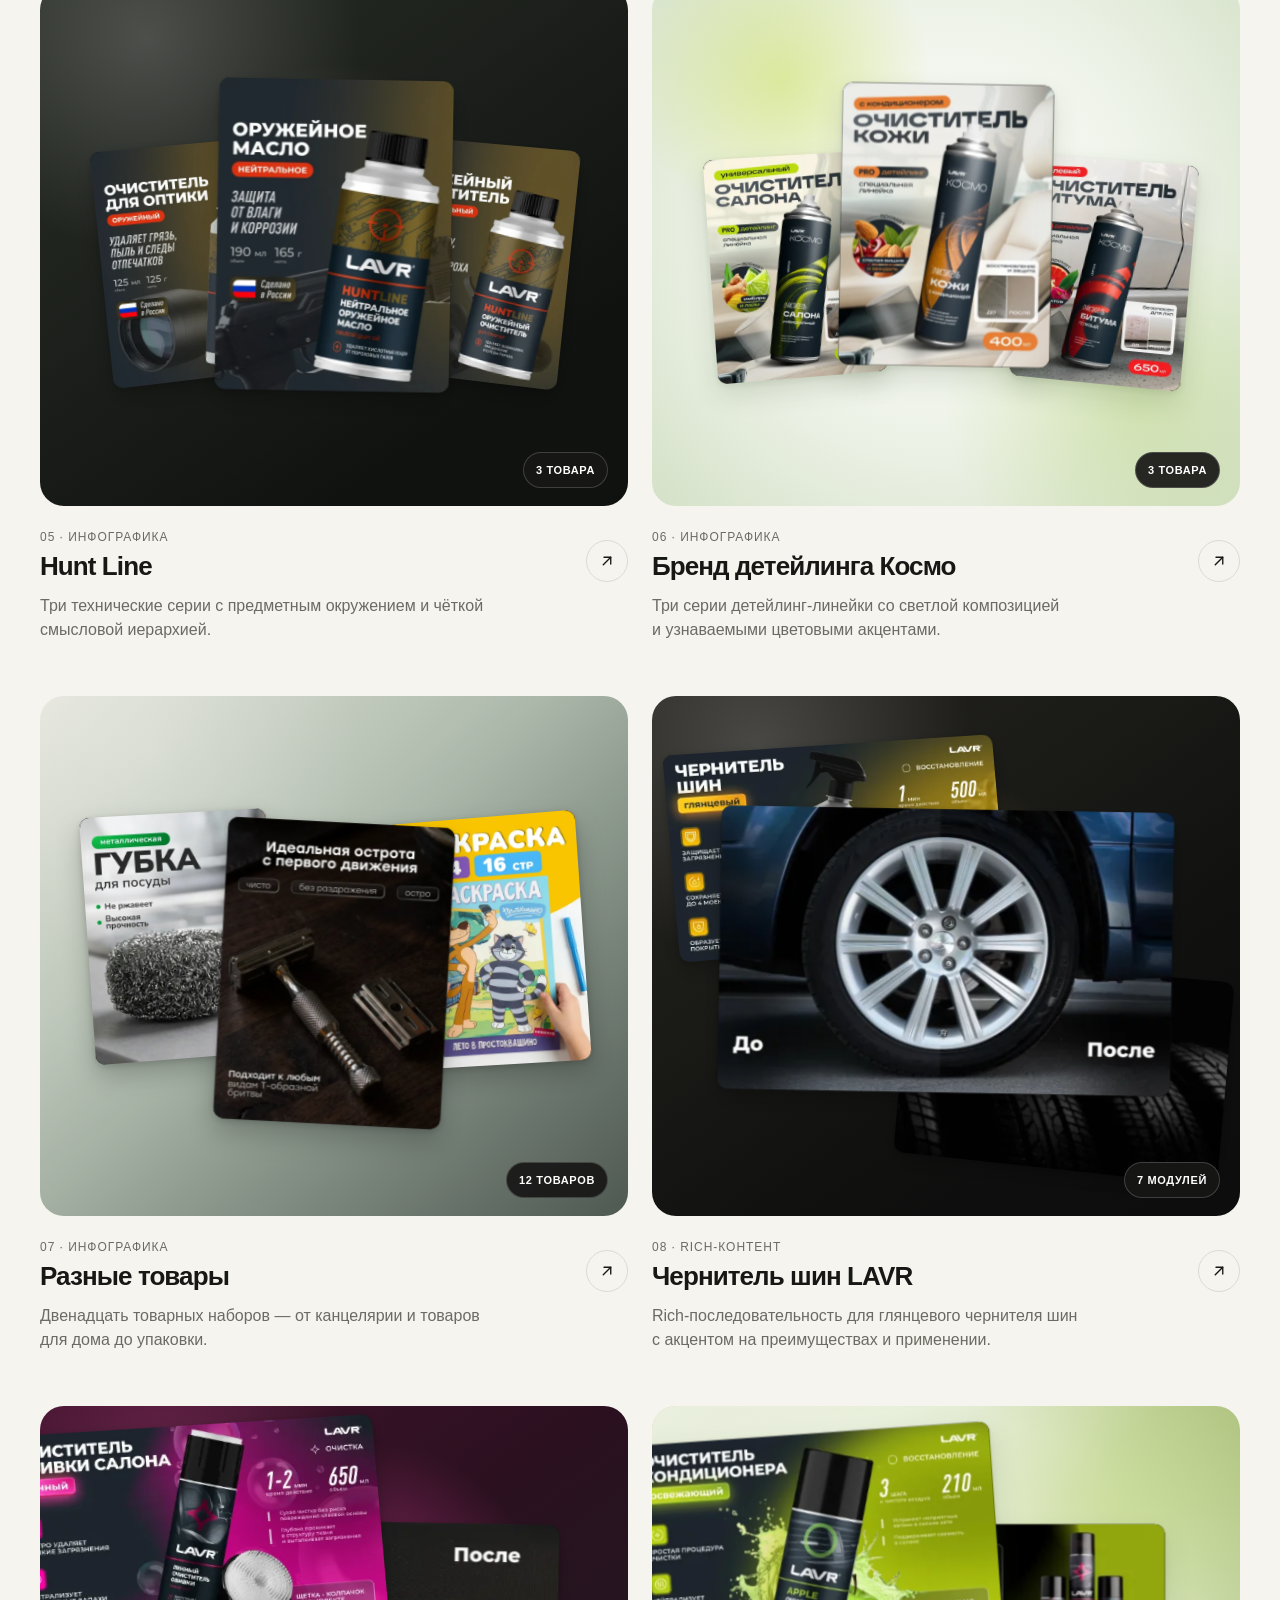
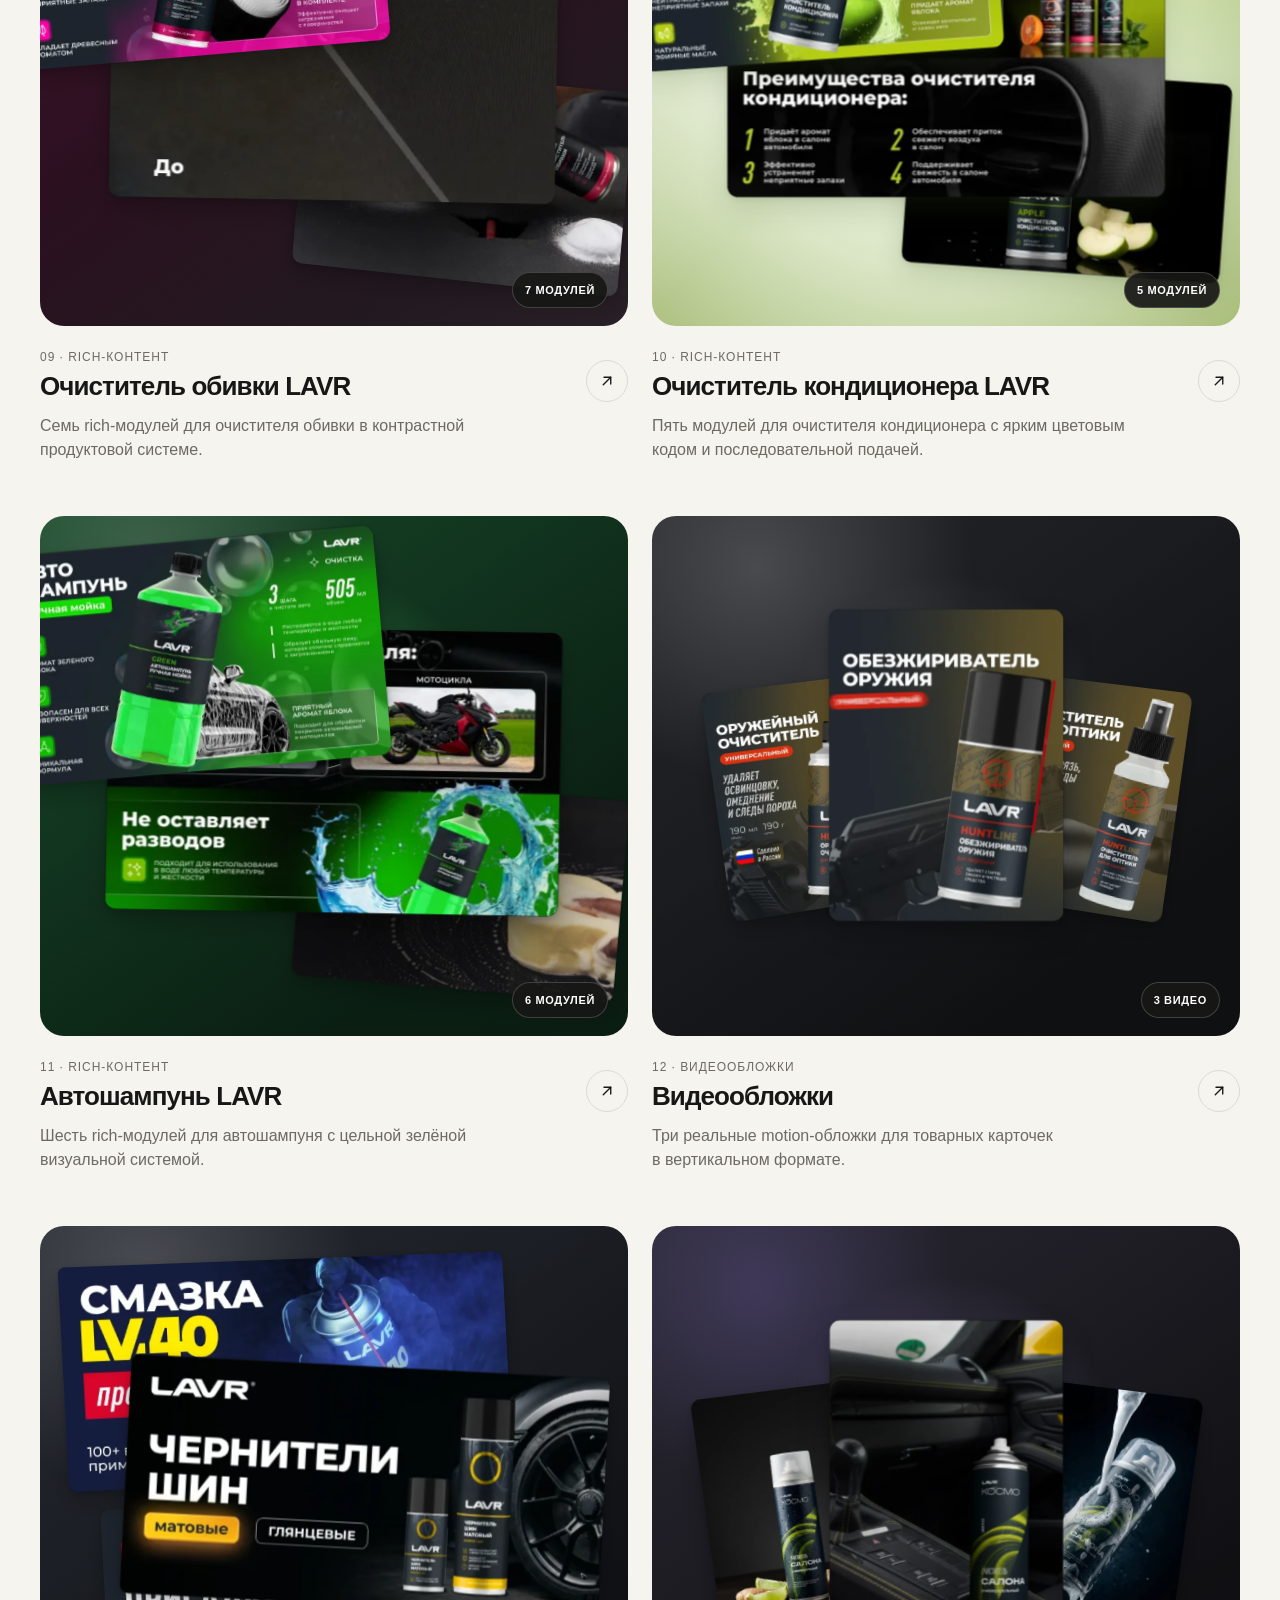
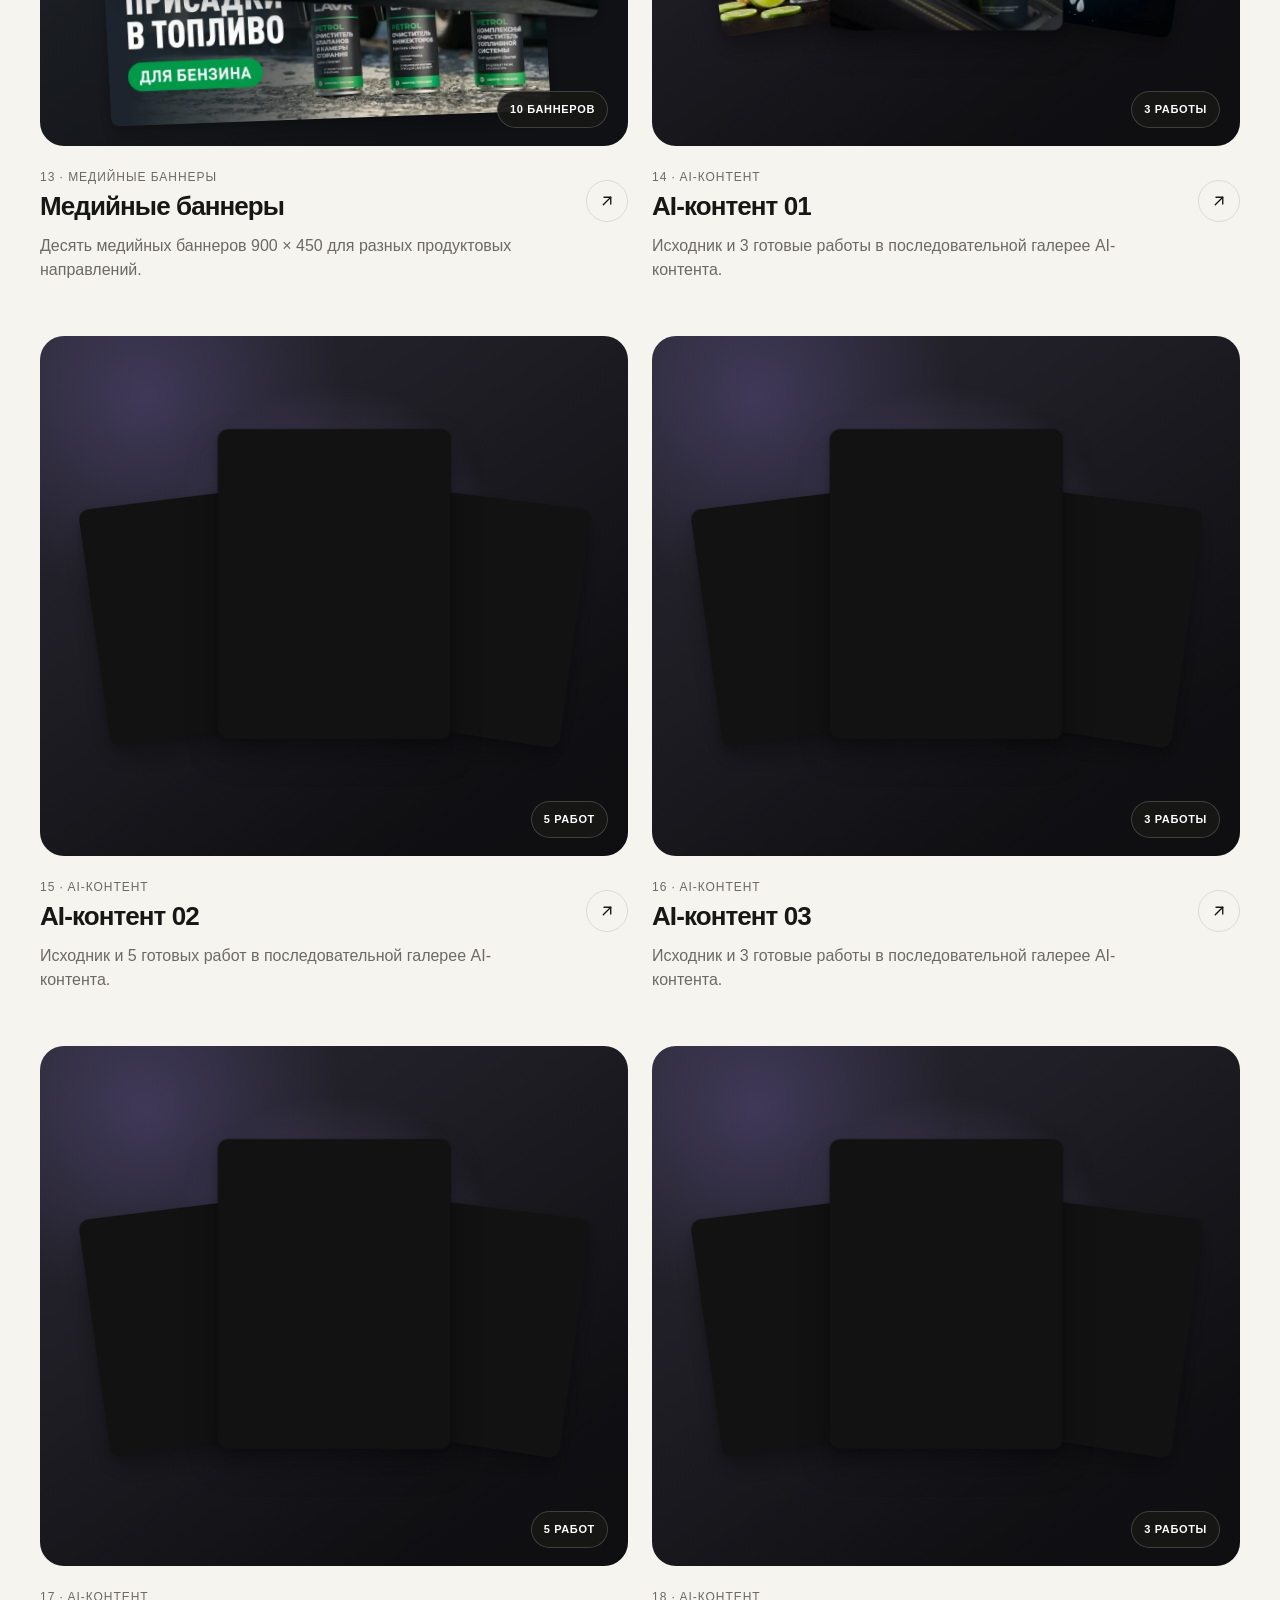
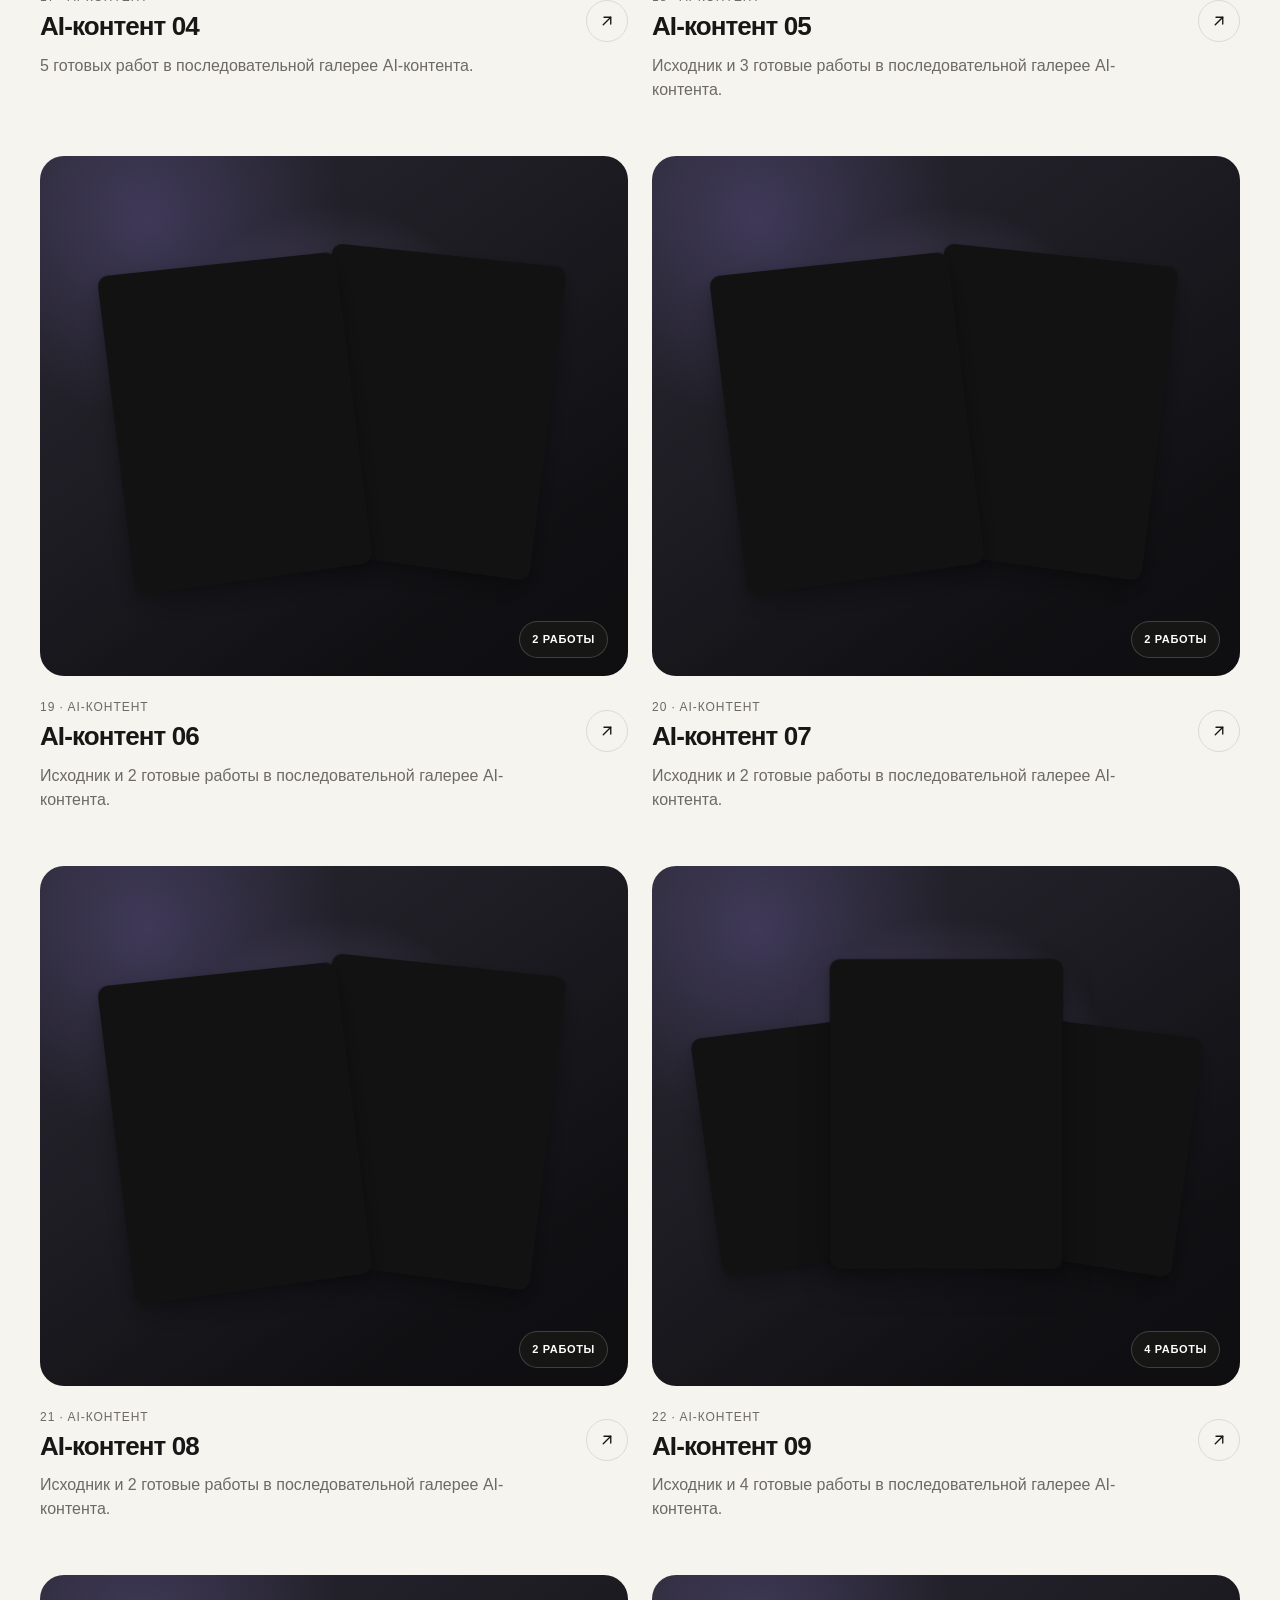
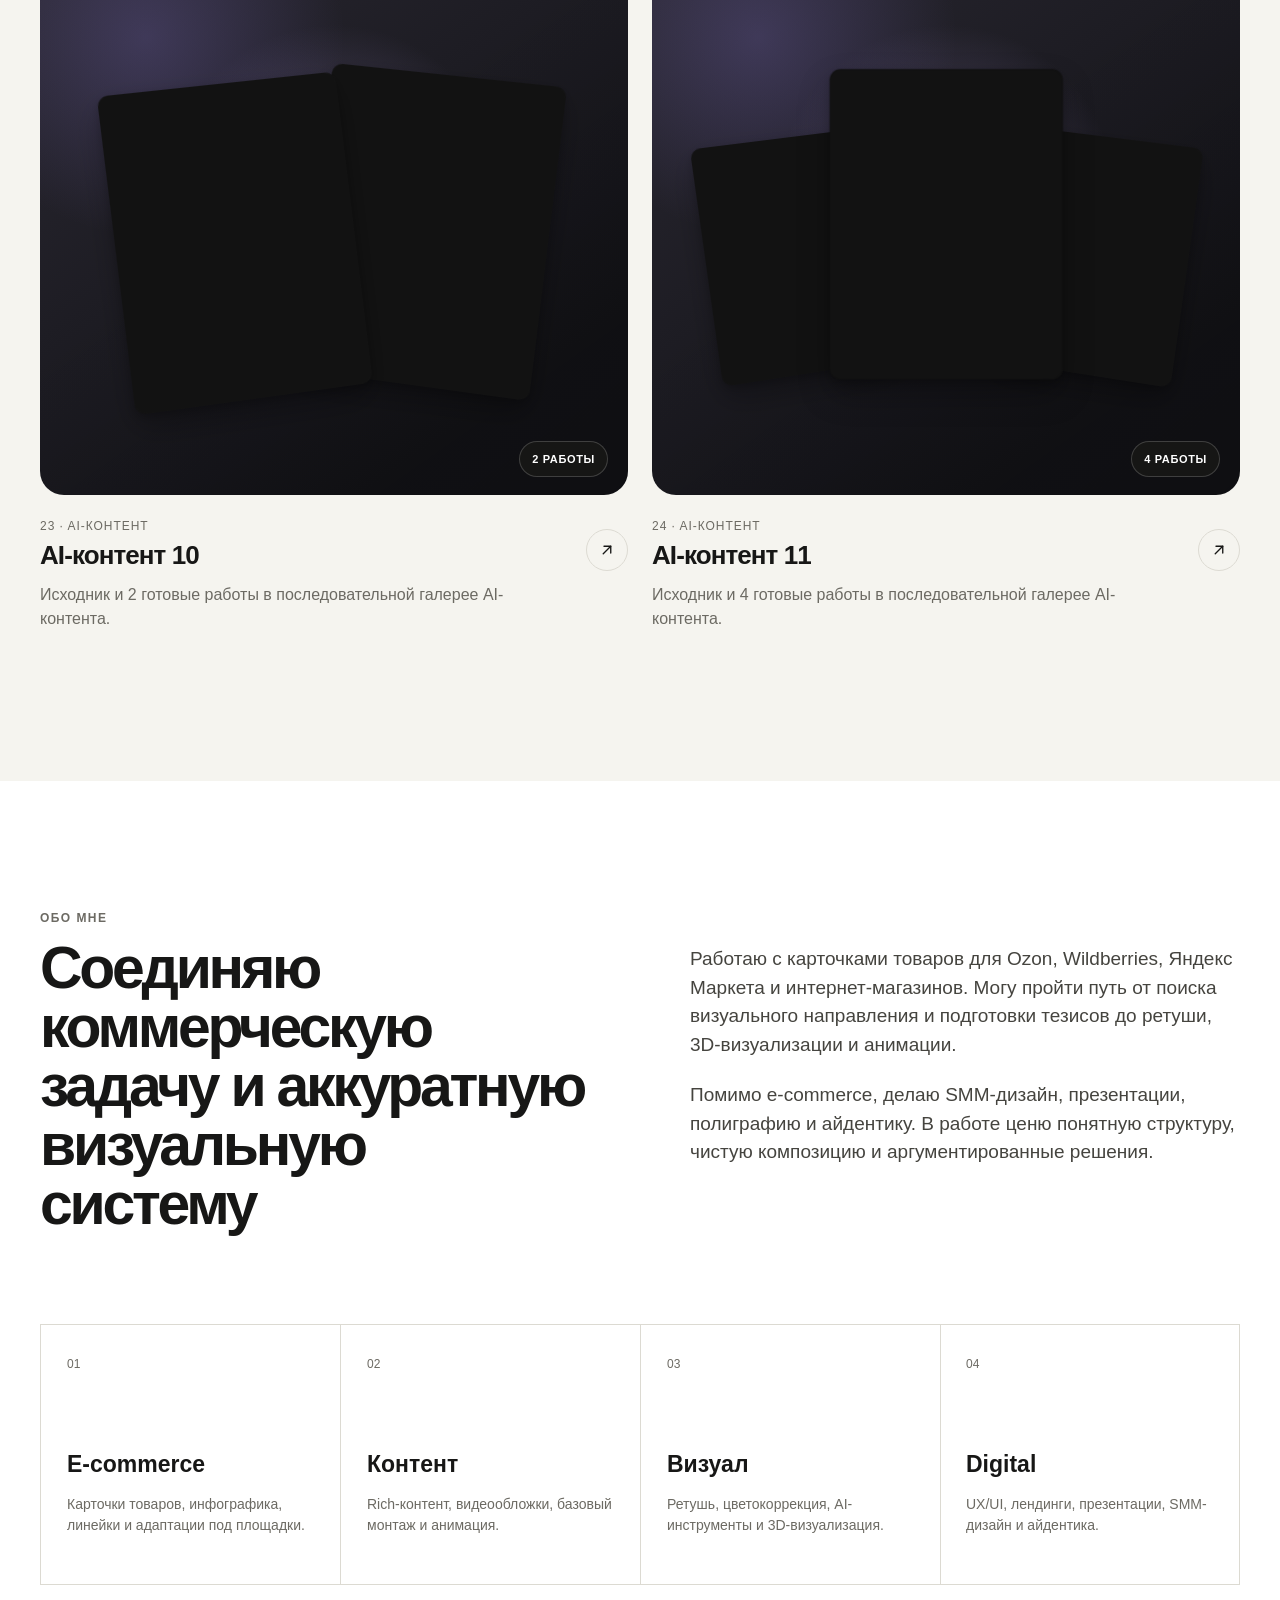
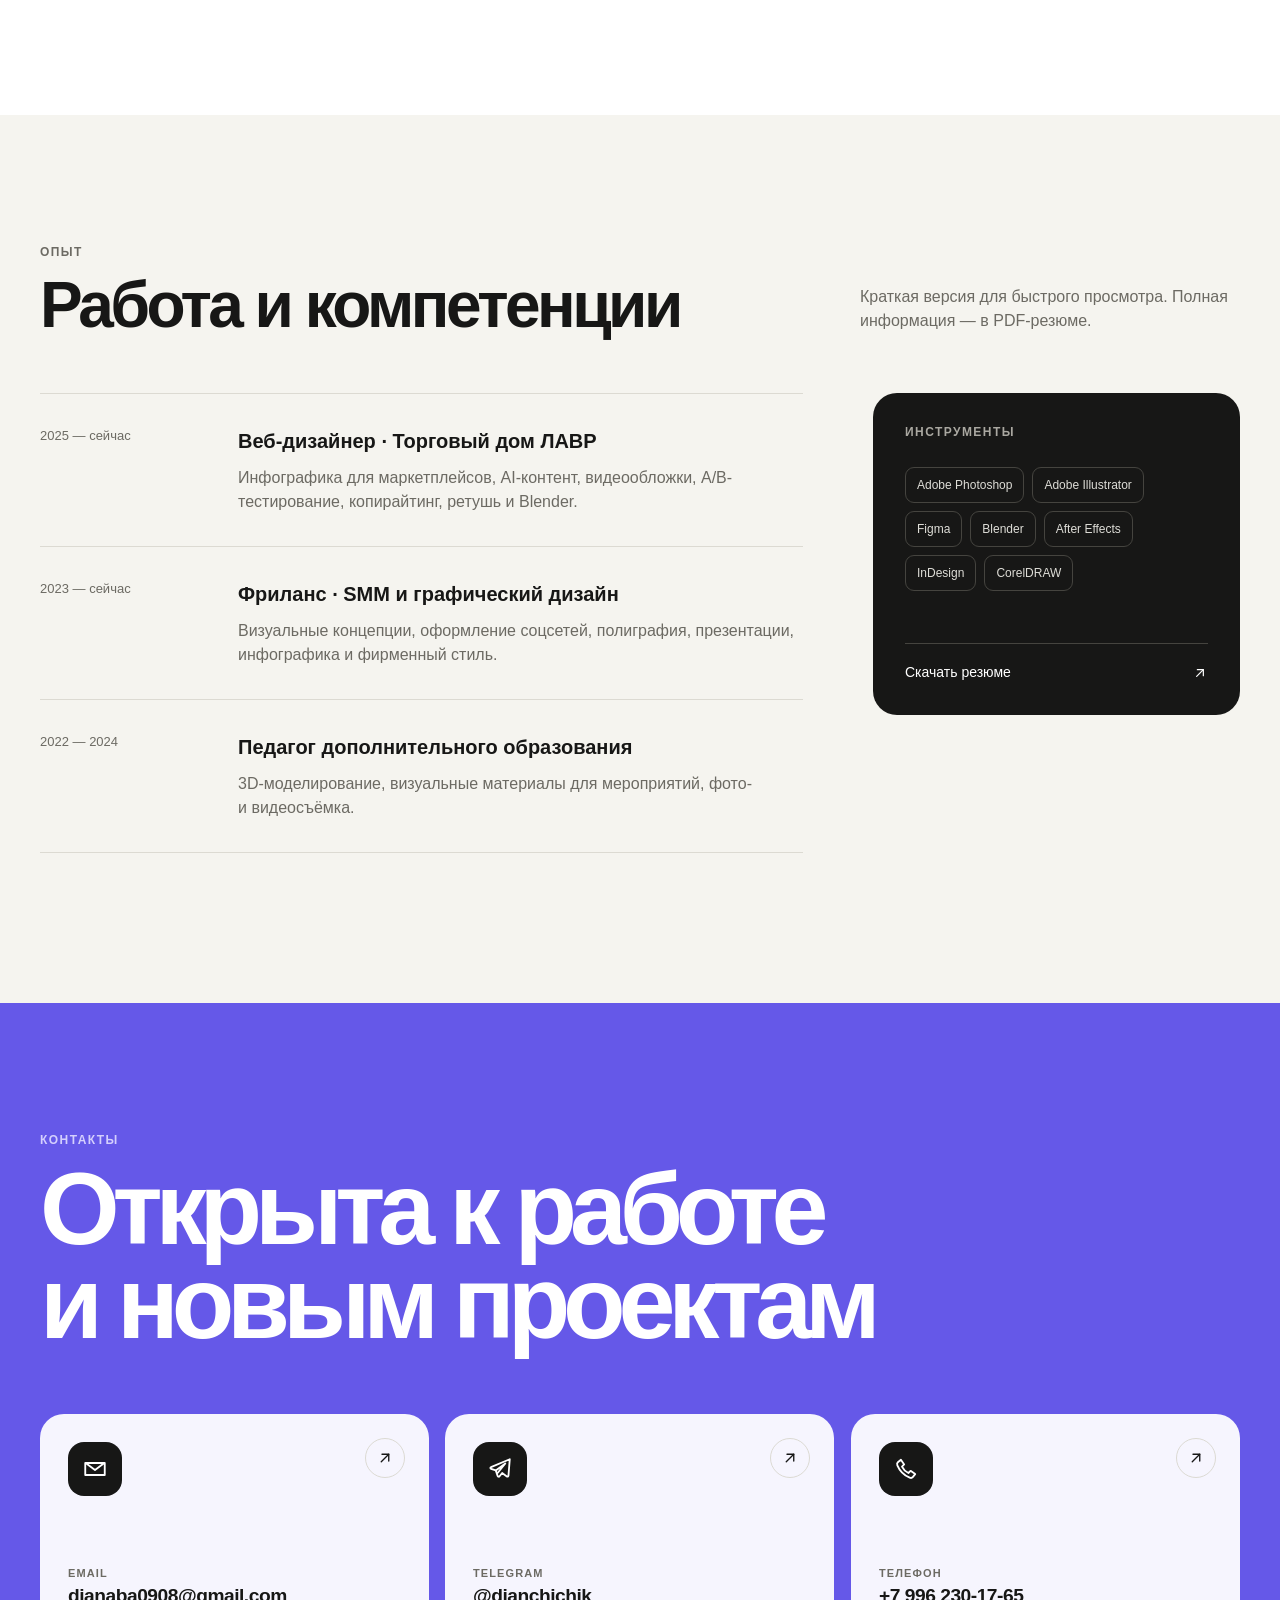
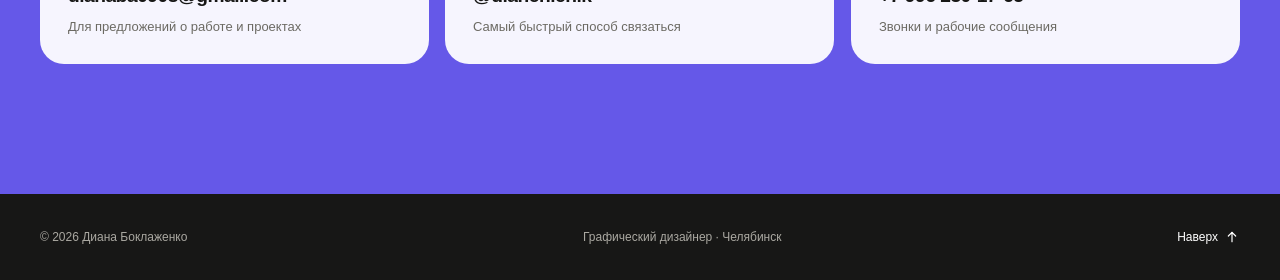
==== commit ff4d2079: "Optimize portfolio runtime performance" ====
--- a/index.html
+++ b/index.html
@@ -34,7 +34,7 @@
     "sameAs": ["https://t.me/dianchichik", "https://www.behance.net/d4cc00b0"]
   }
   </script>
-  <link rel="stylesheet" href="styles.css?v=20260830-3">
+  <link rel="stylesheet" href="styles.css?v=20260831-2">
 </head>
 <body>
   <a class="skip-link" href="#content">Перейти к содержимому</a>
@@ -214,6 +214,6 @@
     </div>
   </dialog>
 
-  <script src="script.js?v=20260830-3"></script>
+  <script src="script.js?v=20260831-2"></script>
 </body>
 </html>
--- a/styles.css
+++ b/styles.css
@@ -32,7 +32,7 @@
 .skip-link { position: fixed; z-index: 100; left: 16px; top: -80px; padding: 12px 16px; background: var(--ink); color: #fff; border-radius: 10px; }
 .skip-link:focus { top: 16px; }
 
-.site-header { position: sticky; z-index: 30; top: 0; background: rgba(245, 244, 239, .88); backdrop-filter: blur(18px); border-bottom: 1px solid rgba(220, 218, 210, .8); }
+.site-header { position: sticky; z-index: 30; top: 0; background: rgba(245, 244, 239, .96); border-bottom: 1px solid rgba(220, 218, 210, .8); }
 .header-inner { min-height: 78px; display: flex; align-items: center; justify-content: space-between; gap: 32px; }
 .brand { display: inline-flex; align-items: center; gap: 12px; font-weight: 750; }
 .brand-mark { display: grid; place-items: center; width: 40px; aspect-ratio: 1; color: #fff; background: var(--ink); border-radius: 50%; font-size: 13px; letter-spacing: -.04em; }
@@ -71,7 +71,7 @@
 .hero-visual { position: relative; justify-self: end; width: min(100%, 470px); }
 .portrait-frame { position: relative; overflow: hidden; aspect-ratio: .79; border-radius: 26px; box-shadow: var(--shadow); }
 .portrait-frame img { width: 100%; height: 100%; object-fit: cover; object-position: 50% 32%; border-radius: inherit; filter: saturate(.88) contrast(.98); }
-.portrait-label { position: absolute; left: 32px; bottom: 32px; padding: 11px 15px; color: #fff; background: rgba(23, 23, 22, .88); border-radius: 12px; font-size: 12px; line-height: 1.35; backdrop-filter: blur(12px); }
+.portrait-label { position: absolute; left: 32px; bottom: 32px; padding: 11px 15px; color: #fff; background: rgba(23, 23, 22, .93); border-radius: 12px; font-size: 12px; line-height: 1.35; }
 
 .js .hero-intro, .js .hero-caption { opacity: 0; animation: hero-reveal 540ms cubic-bezier(.22,.75,.22,1) var(--hero-delay, 0ms) forwards; }
 .js .hero-portrait { opacity: 0; animation: portrait-reveal 540ms cubic-bezier(.22,.75,.22,1) var(--hero-delay, 0ms) forwards; }
@@ -84,10 +84,7 @@
   from { opacity: 0; transform: translateY(18px) scale(1.04); }
   to { opacity: 1; transform: translateY(0) scale(1); }
 }
-@keyframes status-pulse {
-  0%, 100% { transform: scale(1); box-shadow: 0 0 0 5px rgba(47, 189, 103, .12); }
-  50% { transform: scale(1.06); box-shadow: 0 0 0 6px rgba(47, 189, 103, .16); }
-}
+@keyframes status-pulse { 0%, 100% { transform: scale(1); } 50% { transform: scale(1.06); } }
 
 .statement { padding: 100px 0; color: #fff; background: var(--ink); }
 .statement-grid { display: grid; grid-template-columns: 220px 1fr; gap: 80px; }
@@ -105,28 +102,21 @@
 .filter-pill:hover { transform: translateY(-2px); border-color: var(--ink); }
 .filter-pill.is-active { color: #fff; background: var(--ink); border-color: var(--ink); }
 .work-grid { position: relative; display: grid; grid-template-columns: repeat(2, 1fr); gap: 54px 24px; }
-.work-grid.is-filter-transitioning { overflow: hidden; }
-.work-grid-transition-layer { position: absolute; top: 0; left: 0; width: 100%; align-content: start; contain: layout paint style; overflow: hidden; background: var(--paper); pointer-events: none; will-change: transform; }
-.work-grid-transition-layer.is-leaving { z-index: 8; }
-.work-grid-transition-layer.is-entering { z-index: 9; }
-.work-grid-transition-layer .work-card { transition: none !important; }
-@supports (overflow: clip) {
-  .work-grid.is-filter-transitioning, .work-grid-transition-layer { overflow: clip; }
-}
 .work-card[hidden] { display: none; }
 .work-open { width: 100%; padding: 0; text-align: left; border: 0; background: transparent; cursor: pointer; }
-.work-collage { position: relative; overflow: hidden; height: 520px; border-radius: var(--radius); background: var(--case-bg); isolation: isolate; perspective: 1100px; transition: transform .35s cubic-bezier(.2,.8,.2,1), box-shadow .35s ease; }
+.work-collage { position: relative; overflow: hidden; height: 520px; border-radius: var(--radius); background: var(--case-bg); isolation: isolate; perspective: 1100px; transition: transform .35s cubic-bezier(.2,.8,.2,1); }
 .work-collage::before { content: ""; position: absolute; inset: 0; z-index: 0; background: radial-gradient(circle at 18% 10%, rgba(255,255,255,.18), transparent 32%), linear-gradient(145deg, transparent 34%, rgba(0,0,0,.13)); pointer-events: none; }
 .work-collage::after { content: none; }
-.work-open:hover .work-collage { transform: translateY(-5px); box-shadow: 0 24px 54px rgba(24,22,17,.14); }
+.work-open:hover .work-collage { transform: translateY(-5px); }
 .cover-stage { --tilt-x: 0deg; --tilt-y: 0deg; position: absolute; z-index: 2; inset: 0; perspective: 980px; transform: rotateX(var(--tilt-x)) rotateY(var(--tilt-y)); transform-style: preserve-3d; transform-origin: center; transition: transform .34s cubic-bezier(.2,.8,.2,1); }
 .cover-panel { --left: 50%; --top: 50%; --panel-width: 34%; --x: 0px; --y: 0px; --z: 0px; --pointer-x: 0px; --pointer-y: 0px; --rotation: 0deg; --turn: 0deg; --lift: -5px; position: absolute; left: var(--left); top: var(--top); width: var(--panel-width); overflow: hidden; aspect-ratio: 3 / 4; border: 0; border-radius: 10px; background: #121212; box-shadow: 0 12px 26px rgba(0,0,0,.22), 0 2px 7px rgba(0,0,0,.16); transform: translate(-50%,-50%) translate3d(calc(var(--x) + var(--pointer-x)),calc(var(--y) + var(--pointer-y)),var(--z)) rotate(var(--rotation)) rotateY(var(--turn)); transform-style: preserve-3d; backface-visibility: hidden; transition: transform .42s cubic-bezier(.2,.8,.2,1), box-shadow .42s ease; }
+.cover-image-placeholder { display: block; width: 100%; height: 100%; }
 .cover-panel img { width: 100%; height: 100%; object-fit: contain; background: inherit; }
-.work-open:hover .cover-panel { transform: translate(-50%,-50%) translate3d(calc(var(--x) + var(--pointer-x)),calc(var(--y) + var(--lift) + var(--pointer-y)),calc(var(--z) + 10px)) rotate(var(--rotation)) rotateY(var(--turn)) scale(1.008); box-shadow: 0 16px 32px rgba(0,0,0,.25), 0 3px 8px rgba(0,0,0,.17); }
+.work-open:hover .cover-panel { transform: translate(-50%,-50%) translate3d(calc(var(--x) + var(--pointer-x)),calc(var(--y) + var(--lift) + var(--pointer-y)),calc(var(--z) + 10px)) rotate(var(--rotation)) rotateY(var(--turn)) scale(1.008); }
 @media (hover: hover) and (pointer: fine) {
-  .work-collage.is-tilting .cover-stage, .work-collage.is-tilting .cover-panel { transition-duration: 80ms; }
-}
-.preview-count { position: absolute; z-index: 6; right: 20px; bottom: 18px; padding: 9px 12px; color: #fff; background: rgba(23,23,22,.84); border: 1px solid rgba(255,255,255,.18); border-radius: 100px; font-size: 11px; font-weight: 750; letter-spacing: .06em; text-transform: uppercase; backdrop-filter: blur(10px); }
+  .work-collage.is-tilting .cover-stage { transition: none; }
+}
+.preview-count { position: absolute; z-index: 6; right: 20px; bottom: 18px; padding: 9px 12px; color: #fff; background: rgba(23,23,22,.92); border: 1px solid rgba(255,255,255,.18); border-radius: 100px; font-size: 11px; font-weight: 750; letter-spacing: .06em; text-transform: uppercase; }
 
 .cover-auto-cosmetics { background: radial-gradient(circle at 48% 40%, #6f642d 0, transparent 38%), linear-gradient(145deg, #343229 0, #171817 72%); }
 .cover-auto-cosmetics .cover-panel-1 { --left: 24%; --top: 53%; --panel-width: 31%; --x: 3px; --z: -20px; --rotation: -7deg; --turn: 5deg; }
@@ -267,7 +257,7 @@
 .site-footer a { display: inline-flex; align-items: center; gap: 6px; color: #fff; }
 
 .case-dialog { width: min(1120px, calc(100% - 32px)); max-width: calc(100% - 32px); max-height: calc(100vh - 32px); padding: 0; border: 0; border-radius: 28px; color: var(--ink); background: var(--paper); box-shadow: 0 40px 120px rgba(0,0,0,.25); transform-origin: center bottom; }
-.case-dialog::backdrop { background: rgba(14,14,13,.72); backdrop-filter: blur(7px); }
+.case-dialog::backdrop { background: rgba(14,14,13,.76); }
 .case-dialog.is-preparing { opacity: 0; transform: translateY(18px) scale(.985); }
 .case-dialog.is-opening { animation: dialog-in 280ms cubic-bezier(.2,.78,.2,1) both; }
 .case-dialog.is-opening::backdrop { animation: backdrop-in 280ms ease both; }
@@ -305,7 +295,7 @@
 .dialog-gallery-ai > img { width: auto; max-width: 100%; max-height: calc(100vh - 64px); object-fit: contain; }
 .dialog-media-source { position: relative; overflow: hidden; justify-self: center; width: min(100%, calc((100vh - 64px) * var(--media-ratio))); max-width: 100%; margin: 0; border-radius: 10px; background: #fff; box-shadow: inset 0 0 0 1px rgba(23,23,22,.1); line-height: 0; }
 .dialog-gallery-ai .dialog-media-source img { display: block; width: 100%; max-width: 100%; height: auto; }
-.source-badge { position: absolute; left: 16px; bottom: 16px; padding: 8px 11px; color: #fff; background: rgba(23,23,22,.88); border: 1px solid rgba(255,255,255,.24); border-radius: 100px; font-size: 11px; font-weight: 750; line-height: 1; letter-spacing: .06em; backdrop-filter: blur(10px); }
+.source-badge { position: absolute; left: 16px; bottom: 16px; padding: 8px 11px; color: #fff; background: rgba(23,23,22,.94); border: 1px solid rgba(255,255,255,.24); border-radius: 100px; font-size: 11px; font-weight: 750; line-height: 1; letter-spacing: .06em; }
 .dialog-gallery-video { overflow: visible; gap: 16px; border: 0; border-radius: 0; background: transparent; }
 .dialog-video { overflow: hidden; margin: 0; padding: 12px; border: 1px solid var(--line); border-radius: 20px; background: #fff; }
 .dialog-video video { width: 100%; height: auto; max-height: 82vh; object-fit: contain; border-radius: 12px; background: #111; }
@@ -345,7 +335,7 @@
 .js .reveal { opacity: 0; transform: translateY(18px); transition: opacity 600ms ease, transform 600ms cubic-bezier(.22,.75,.22,1); transition-delay: var(--reveal-delay, 0ms); }
 .js .reveal.reveal-emphasis { transform: translateY(20px); transition-duration: 650ms; }
 .reveal.is-visible { opacity: 1; transform: translateY(0); }
-.js .reveal:not(.is-visible) { will-change: opacity, transform; }
+.js .reveal.is-revealing { will-change: opacity, transform; }
 .contact-card.reveal.is-visible:hover { transform: translateY(-6px); }
 
 @media (max-width: 1024px) {
